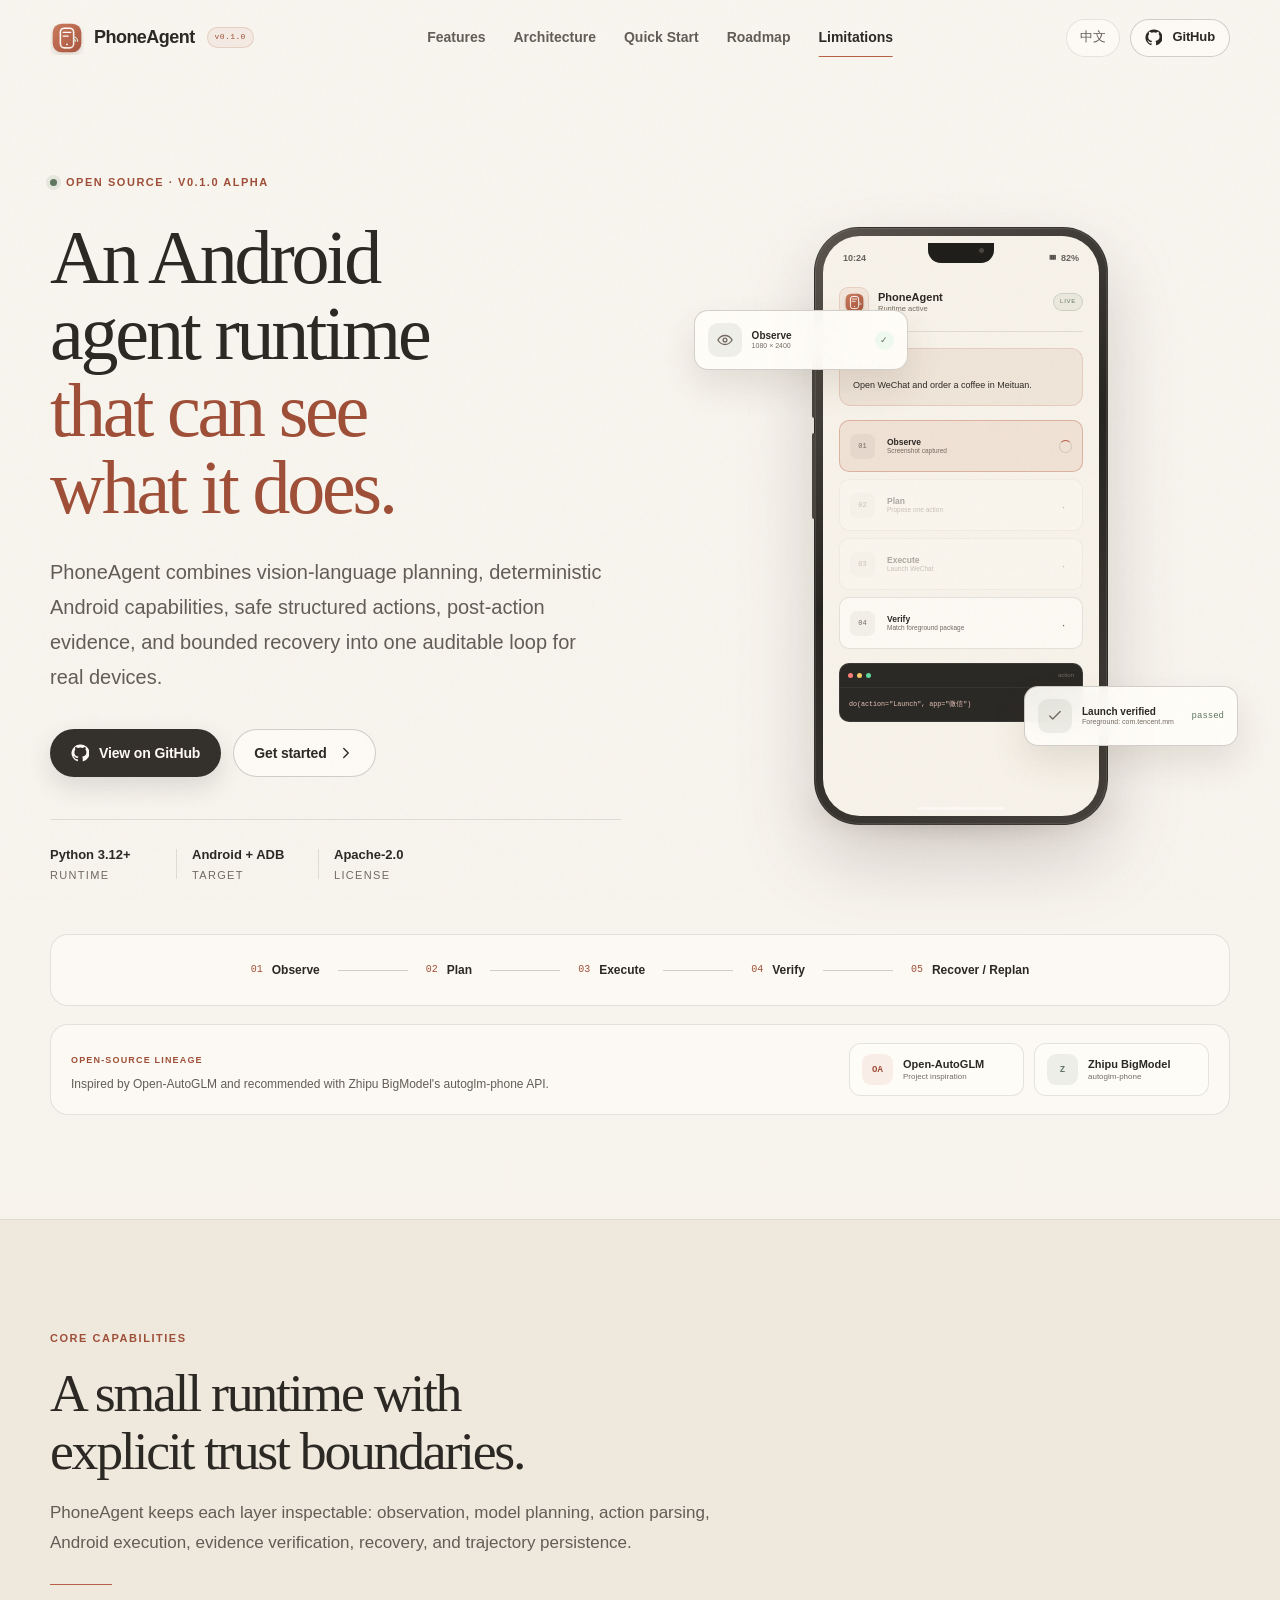
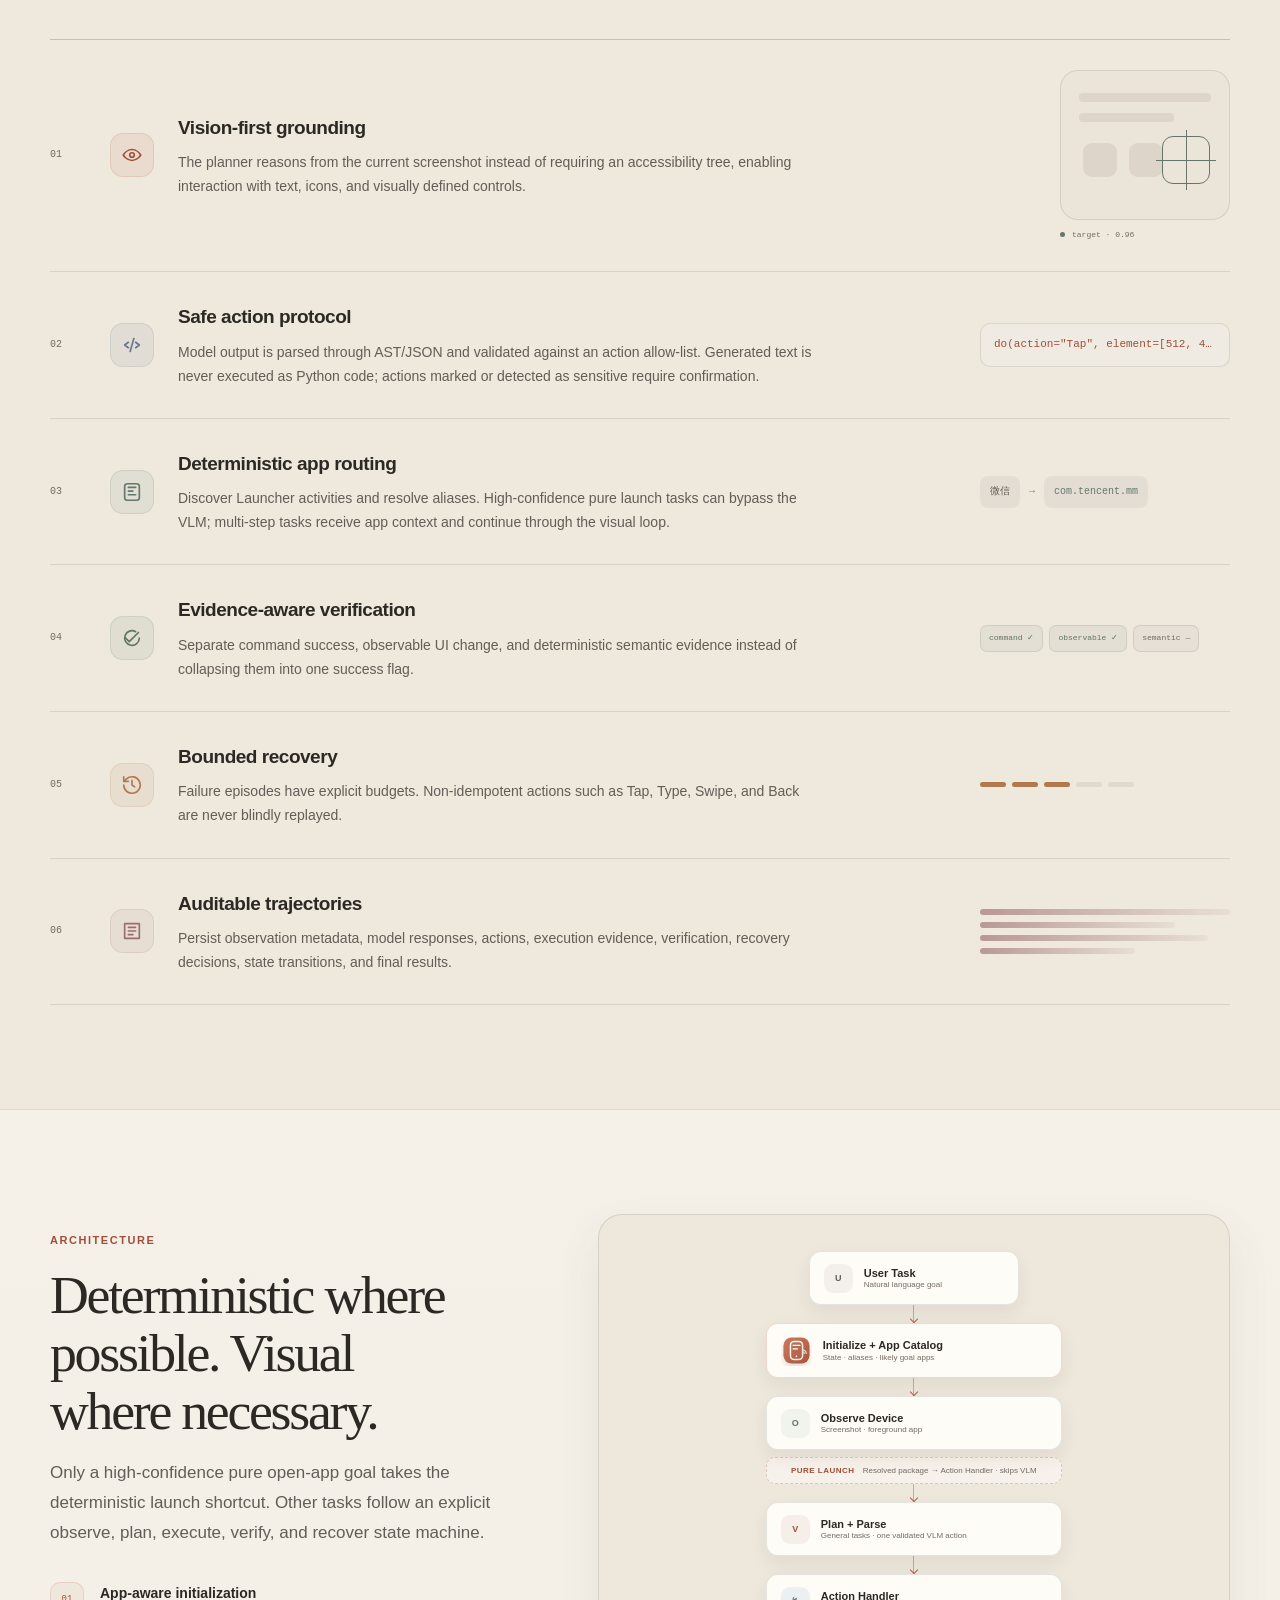
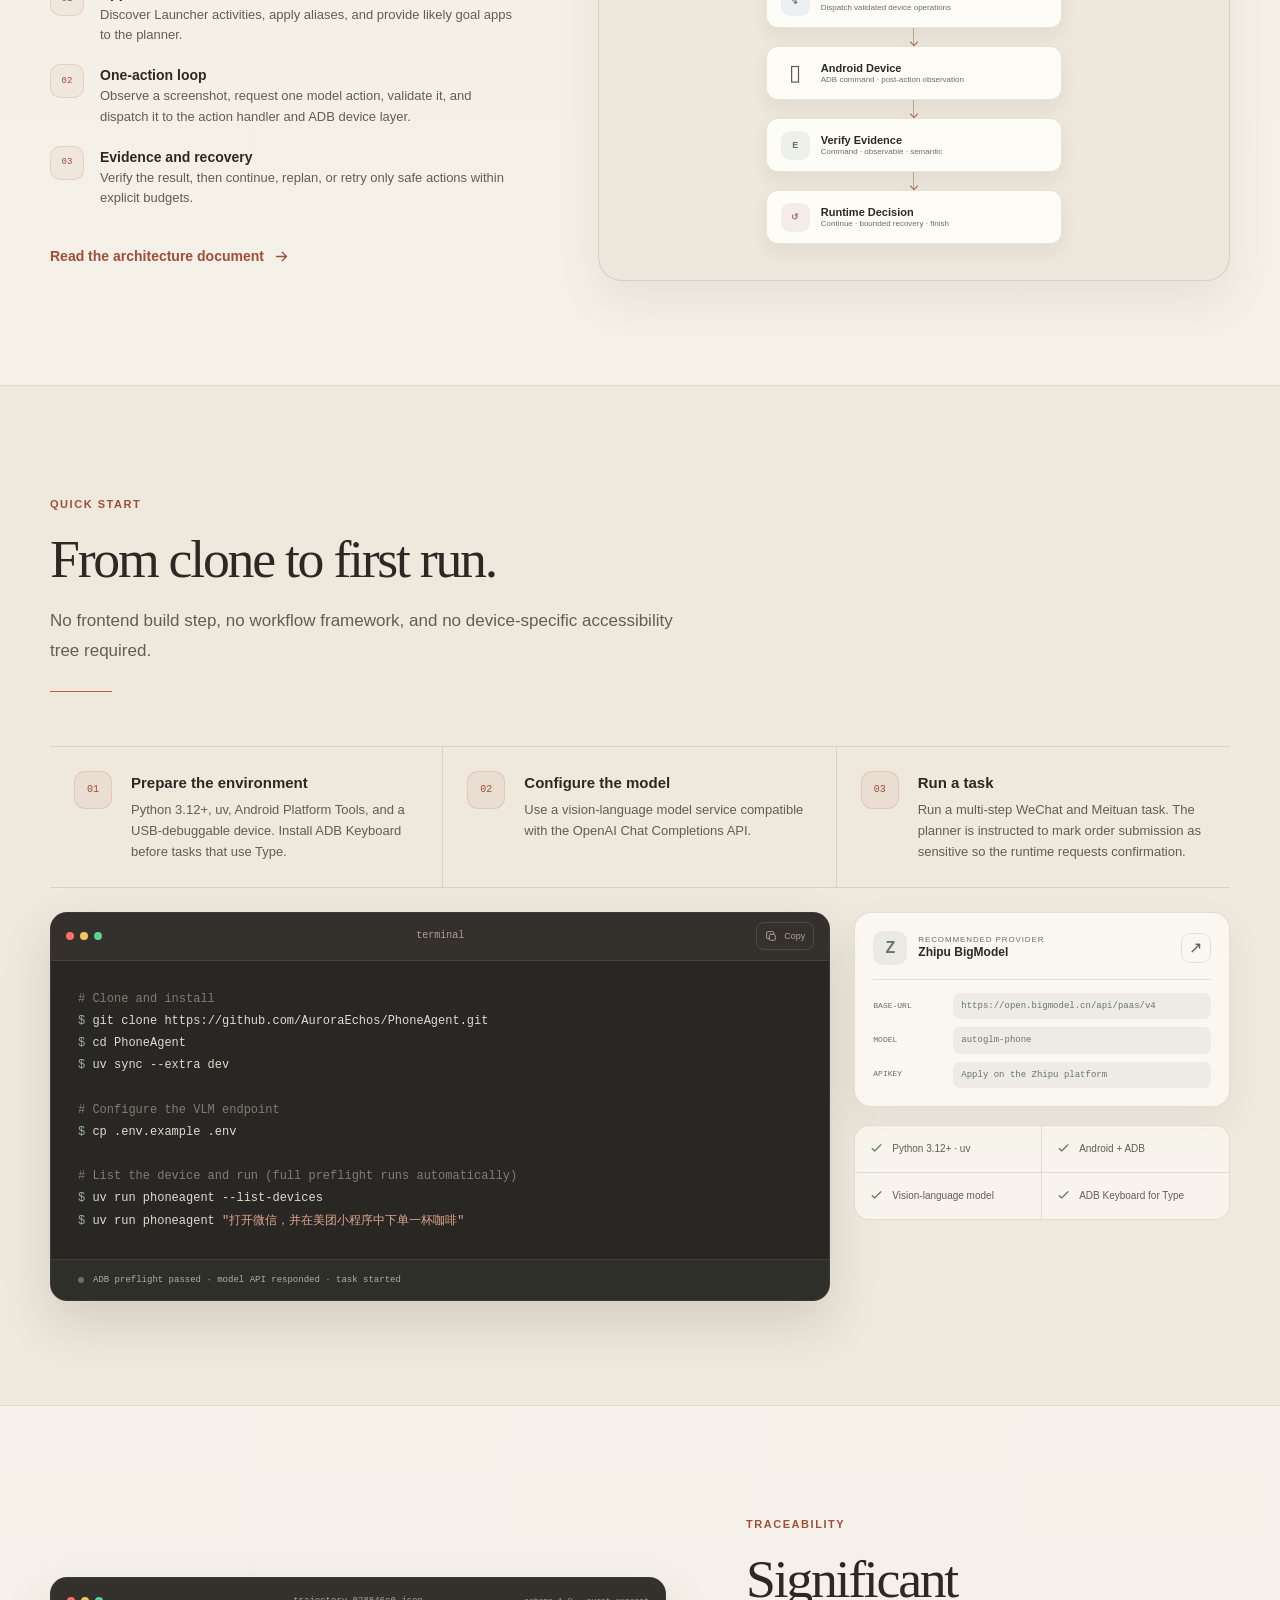
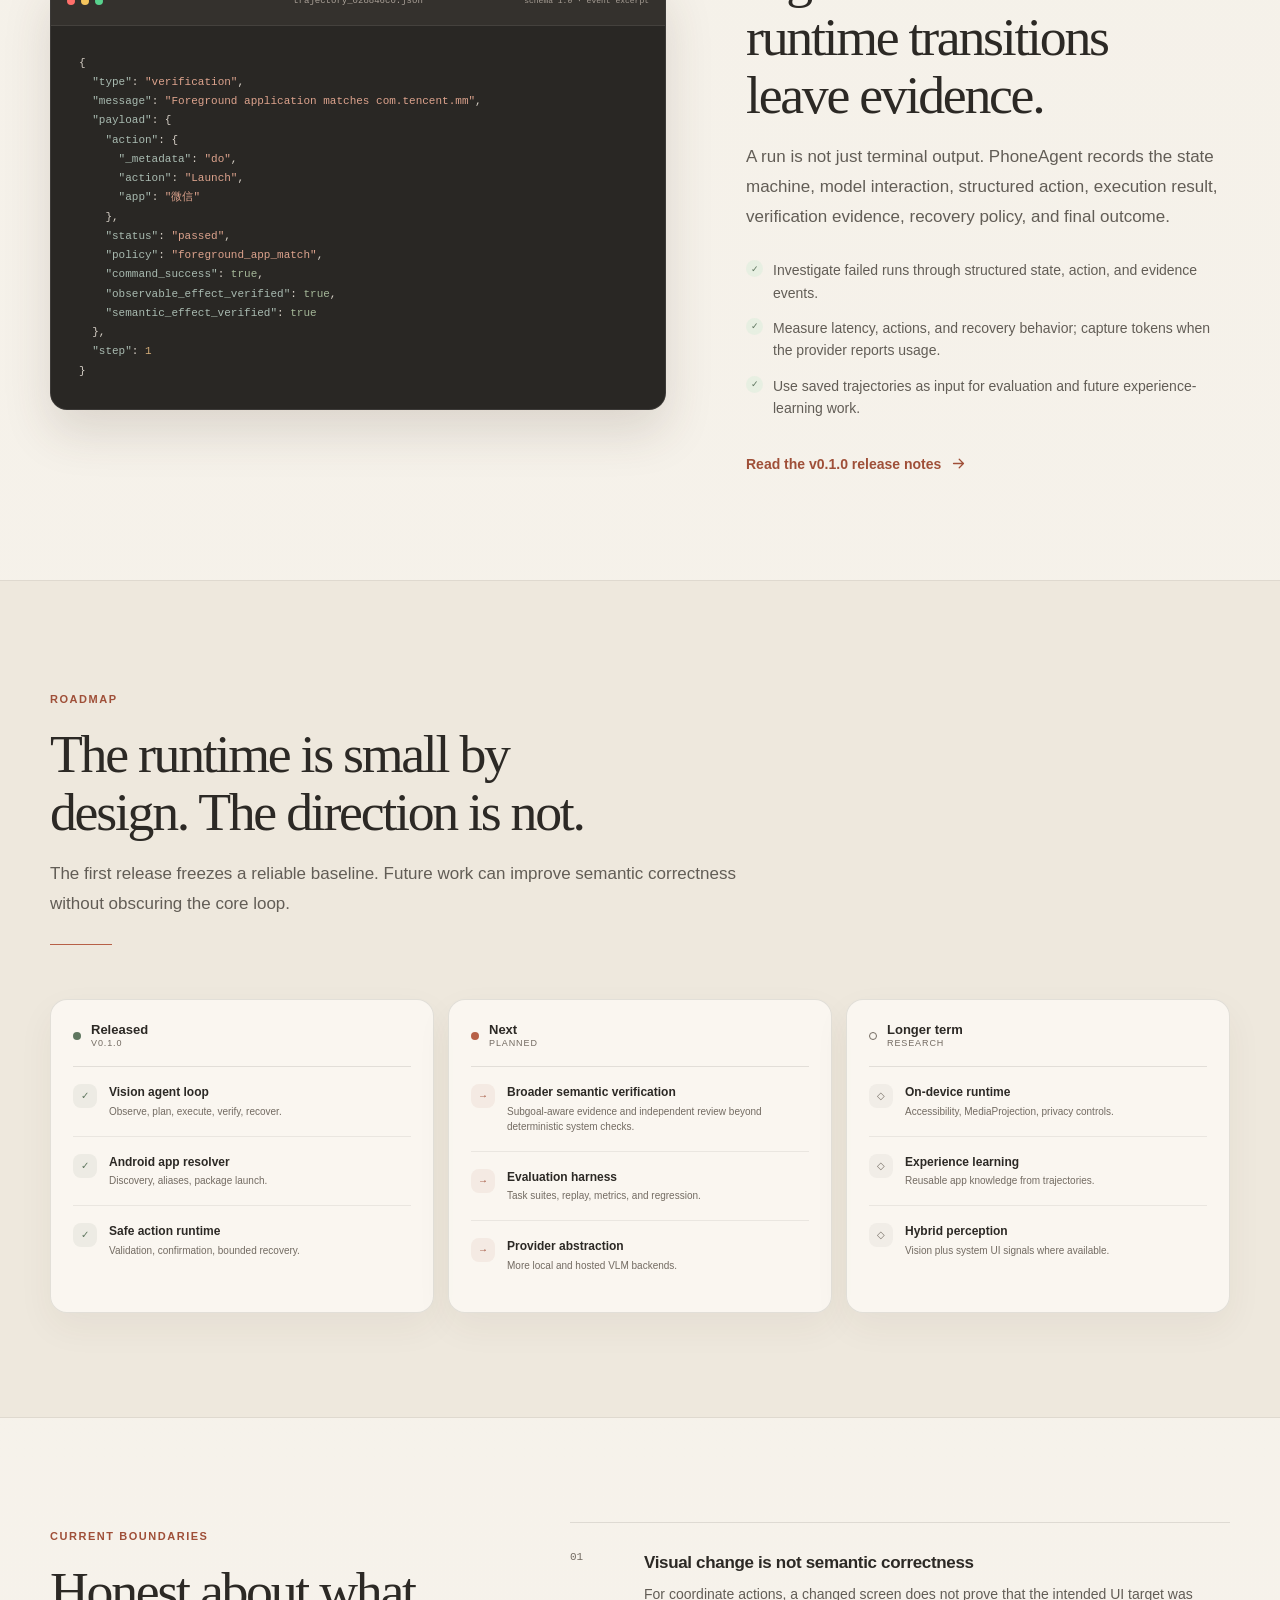
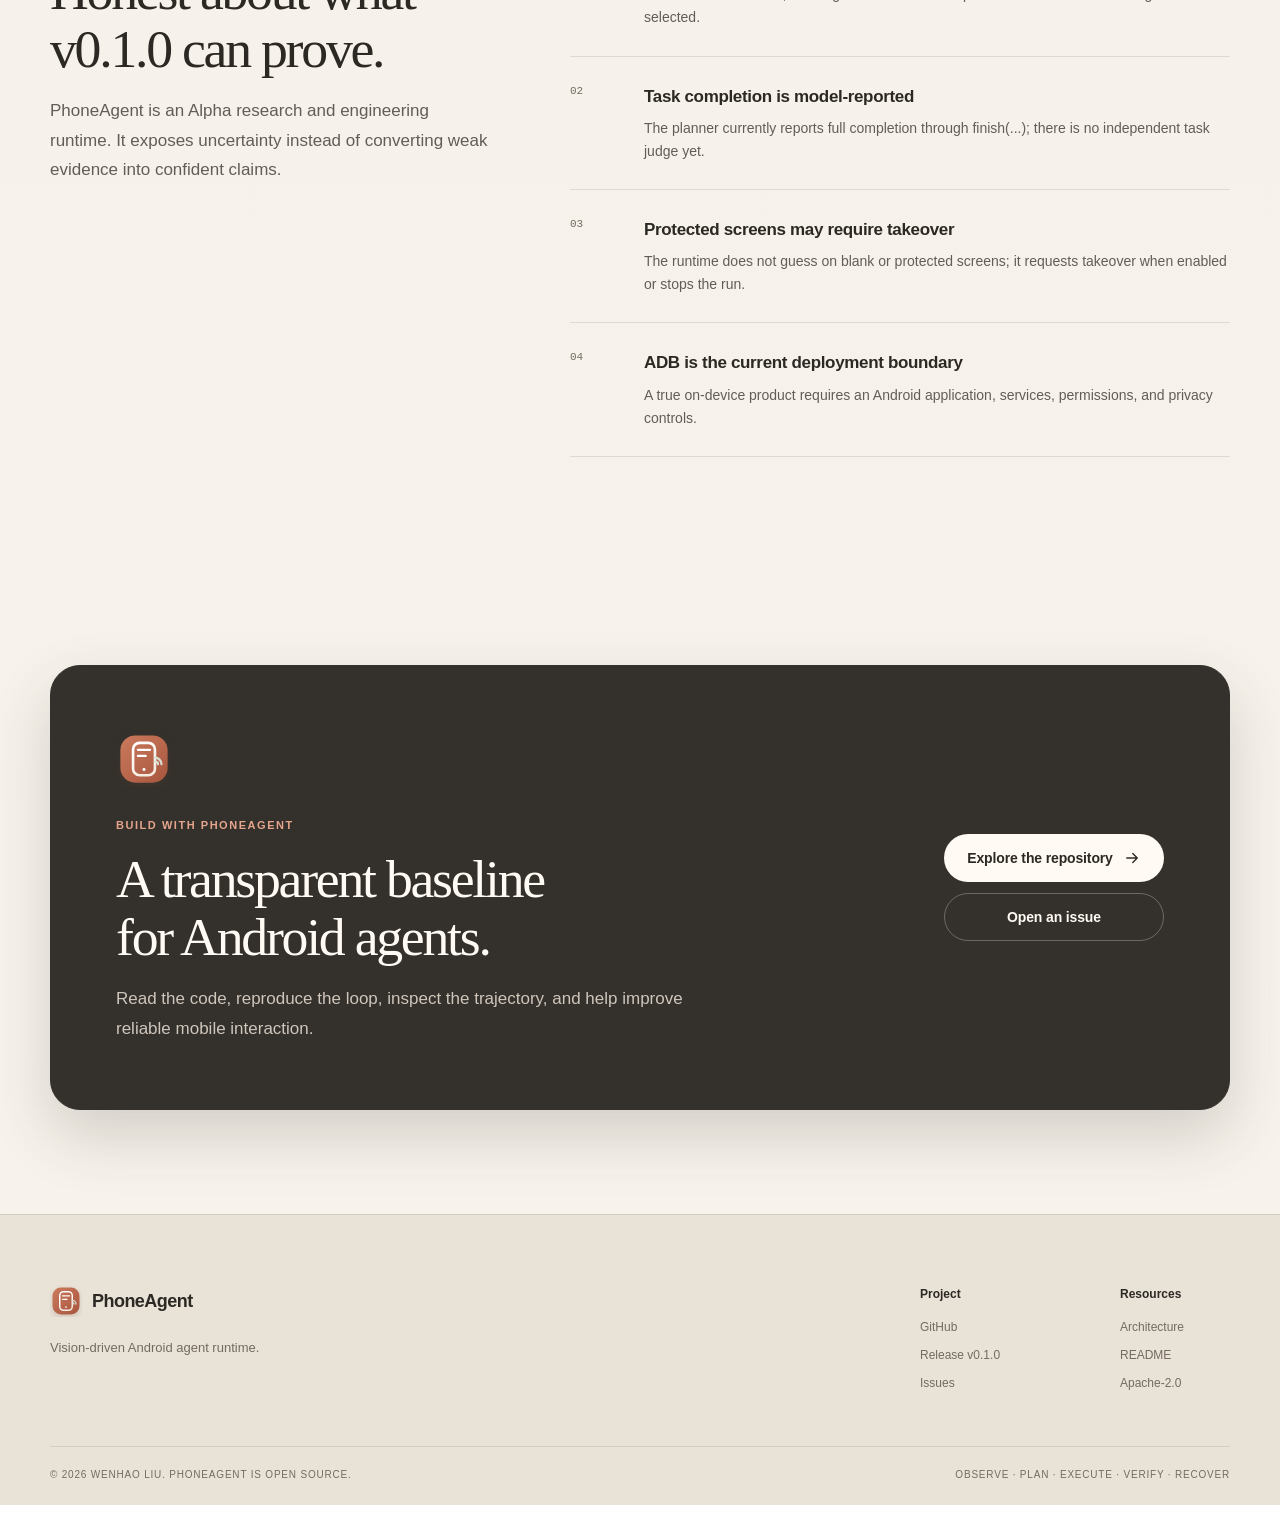
==== docs/index.html @ 0ab78909 "update web" ====
<!doctype html>
<html lang="en" data-theme="light">
<head>
  <meta charset="utf-8">
  <meta name="viewport" content="width=device-width, initial-scale=1">
  <meta name="theme-color" content="#f4f0e8">
  <meta name="color-scheme" content="light">

  <title>PhoneAgent — Vision-Driven Android Agent Runtime</title>
  <meta name="description" content="PhoneAgent is an open-source, vision-driven Android agent runtime with deterministic app routing, safe structured actions, post-action verification, bounded recovery, and auditable trajectories.">
  <meta name="keywords" content="PhoneAgent, Android Agent, GUI Agent, ADB, Vision Language Model, VLM, mobile automation, open source">
  <meta name="author" content="Wenhao Liu">
  <link rel="canonical" href="https://auroraechos.github.io/PhoneAgent/">

  <meta property="og:type" content="website">
  <meta property="og:url" content="https://auroraechos.github.io/PhoneAgent/">
  <meta property="og:title" content="PhoneAgent — Vision-Driven Android Agent Runtime">
  <meta property="og:description" content="Observe, plan, execute, verify, and recover on real Android devices.">
  <meta property="og:image" content="assets/og-image.png">
  <meta property="og:site_name" content="PhoneAgent">
  <meta name="twitter:card" content="summary_large_image">

  <link rel="icon" href="assets/favicon.svg" type="image/svg+xml">
  <link rel="preload" href="assets/logo.svg" as="image" type="image/svg+xml">
  <script>document.documentElement.classList.add("js");</script>
  <link rel="stylesheet" href="style.css">
  <script src="script.js" defer></script>
</head>
<body>
  <div class="scroll-progress" aria-hidden="true"><span data-scroll-progress></span></div>
  <a class="skip-link" href="#main">Skip to content</a>

  <div class="page-noise" aria-hidden="true"></div>
  <div class="ambient ambient-one" aria-hidden="true"></div>
  <div class="ambient ambient-two" aria-hidden="true"></div>

  <header class="site-header" data-header>
    <div class="container nav-shell">
      <a class="brand" href="#top" aria-label="PhoneAgent home">
        <img src="assets/logo.svg" alt="" width="34" height="34">
        <span>PhoneAgent</span>
      </a>
      <span class="header-release" aria-label="Current release">v0.1.0</span>

      <button class="nav-toggle" type="button" aria-expanded="false" aria-controls="site-nav" data-nav-toggle>
        <span class="sr-only">Open navigation</span>
        <span></span><span></span><span></span>
      </button>

      <nav class="site-nav" id="site-nav" aria-label="Primary navigation" data-nav>
        <a href="#features" data-nav-link data-i18n="nav.features">Features</a>
        <a href="#architecture" data-nav-link data-i18n="nav.architecture">Architecture</a>
        <a href="#quickstart" data-nav-link data-i18n="nav.quickstart">Quick Start</a>
        <a href="#roadmap" data-nav-link data-i18n="nav.roadmap">Roadmap</a>
        <a href="#limitations" data-nav-link data-i18n="nav.limitations">Limitations</a>
      </nav>

      <div class="nav-actions">
        <button class="language-toggle" type="button" data-language-toggle aria-label="Switch language">
          <span data-language-label>中文</span>
        </button>
        <a class="button button-ghost button-small" data-link="github" href="#" target="_blank" rel="noreferrer">
          <svg aria-hidden="true" viewBox="0 0 24 24"><path d="M12 .8a11.4 11.4 0 0 0-3.6 22.2c.6.1.8-.3.8-.6v-2.2c-3.4.7-4.1-1.4-4.1-1.4-.5-1.4-1.3-1.8-1.3-1.8-1.1-.8.1-.8.1-.8 1.2.1 1.9 1.2 1.9 1.2 1.1 1.9 2.8 1.4 3.5 1.1.1-.8.4-1.4.8-1.7-2.7-.3-5.6-1.4-5.6-6.1 0-1.4.5-2.5 1.2-3.4-.1-.3-.5-1.6.1-3.4 0 0 1-.3 3.5 1.3a12.1 12.1 0 0 1 6.4 0c2.4-1.6 3.5-1.3 3.5-1.3.7 1.8.3 3.1.1 3.4.8.9 1.2 2 1.2 3.4 0 4.8-2.9 5.8-5.7 6.1.4.4.8 1.2.8 2.3v3.4c0 .3.2.7.8.6A11.4 11.4 0 0 0 12 .8Z"/></svg>
          <span>GitHub</span>
        </a>
      </div>
    </div>
  </header>

  <main id="main">
    <section class="hero section" id="top">
      <div class="hero-grid container">
        <div class="hero-copy reveal">
          <div class="eyebrow">
            <span class="status-dot" aria-hidden="true"></span>
            <span data-i18n="hero.eyebrow">Open source · v0.1.0 Alpha</span>
          </div>

          <h1>
            <span data-i18n="hero.titleLine1">An Android agent runtime</span>
            <span class="gradient-text" data-i18n="hero.titleLine2">that can see what it does.</span>
          </h1>

          <p class="hero-lead" data-i18n="hero.description">
            PhoneAgent combines vision-language planning, deterministic Android capabilities,
            safe structured actions, post-action evidence, and bounded recovery into one
            auditable loop for real devices.
          </p>

          <div class="hero-actions">
            <a class="button button-primary" data-link="github" href="#" target="_blank" rel="noreferrer">
              <svg aria-hidden="true" viewBox="0 0 24 24"><path d="M12 .8a11.4 11.4 0 0 0-3.6 22.2c.6.1.8-.3.8-.6v-2.2c-3.4.7-4.1-1.4-4.1-1.4-.5-1.4-1.3-1.8-1.3-1.8-1.1-.8.1-.8.1-.8 1.2.1 1.9 1.2 1.9 1.2 1.1 1.9 2.8 1.4 3.5 1.1.1-.8.4-1.4.8-1.7-2.7-.3-5.6-1.4-5.6-6.1 0-1.4.5-2.5 1.2-3.4-.1-.3-.5-1.6.1-3.4 0 0 1-.3 3.5 1.3a12.1 12.1 0 0 1 6.4 0c2.4-1.6 3.5-1.3 3.5-1.3.7 1.8.3 3.1.1 3.4.8.9 1.2 2 1.2 3.4 0 4.8-2.9 5.8-5.7 6.1.4.4.8 1.2.8 2.3v3.4c0 .3.2.7.8.6A11.4 11.4 0 0 0 12 .8Z"/></svg>
              <span data-i18n="hero.github">View on GitHub</span>
            </a>
            <a class="button button-secondary" href="#quickstart">
              <span data-i18n="hero.start">Get started</span>
              <svg aria-hidden="true" viewBox="0 0 24 24"><path d="m9 18 6-6-6-6"/></svg>
            </a>
          </div>

          <div class="hero-meta" aria-label="Project metadata">
            <div><strong>Python 3.12+</strong><span data-i18n="hero.meta.runtime">Runtime</span></div>
            <div><strong>Android + ADB</strong><span data-i18n="hero.meta.target">Target</span></div>
            <div><strong>Apache-2.0</strong><span data-i18n="hero.meta.license">License</span></div>
          </div>
        </div>

        <div class="hero-visual reveal reveal-delay-1" aria-label="PhoneAgent execution demo">
          <div class="demo-orbit orbit-one" aria-hidden="true"></div>
          <div class="demo-orbit orbit-two" aria-hidden="true"></div>
          <div class="runtime-signal signal-one" aria-hidden="true"><i></i></div>
          <div class="runtime-signal signal-two" aria-hidden="true"><i></i></div>

          <div class="runtime-card runtime-card-top" aria-hidden="true">
            <span class="runtime-icon runtime-icon-observe">
              <svg viewBox="0 0 24 24"><path d="M2.5 12s3.5-6 9.5-6 9.5 6 9.5 6-3.5 6-9.5 6-9.5-6-9.5-6Z"/><circle cx="12" cy="12" r="2.5"/></svg>
            </span>
            <div><b>Observe</b><span>1080 × 2400</span></div>
            <span class="runtime-check">✓</span>
          </div>

          <div class="phone-frame">
            <div class="phone-hardware">
              <div class="phone-speaker"></div>
              <div class="phone-camera"></div>
              <div class="phone-screen">
                <div class="screen-status">
                  <span>10:24</span>
                  <div><span class="signal-bars">▮▮▮</span><span>82%</span></div>
                </div>

                <div class="agent-screen">
                  <div class="screen-heading">
                    <div class="mini-logo"><img src="assets/logo.svg" alt=""></div>
                    <div><b>PhoneAgent</b><span>Runtime active</span></div>
                    <span class="live-pill">LIVE</span>
                  </div>

                  <div class="task-card">
                    <span class="task-label">USER TASK</span>
                    <p data-i18n="demo.task">Open WeChat and order a coffee in Meituan.</p>
                  </div>

                  <div class="loop-stack" aria-hidden="true">
                    <div class="loop-row active" data-demo-step><span class="step-number">01</span><div><b>Observe</b><small>Screenshot captured</small></div><span class="demo-indicator" data-demo-indicator></span></div>
                    <div class="loop-row active" data-demo-step><span class="step-number">02</span><div><b>Plan</b><small>Propose one action</small></div><span class="demo-indicator" data-demo-indicator></span></div>
                    <div class="loop-row active" data-demo-step><span class="step-number">03</span><div><b>Execute</b><small>Launch WeChat</small></div><span class="demo-indicator" data-demo-indicator></span></div>
                    <div class="loop-row processing" data-demo-step><span class="step-number">04</span><div><b>Verify</b><small>Match foreground package</small></div><span class="demo-indicator" data-demo-indicator></span></div>
                  </div>

                  <div class="action-console" aria-hidden="true">
                    <div class="console-head"><span></span><span></span><span></span><em>action</em></div>
                    <code>do(action="Launch", app="微信")</code>
                  </div>
                </div>

                <div class="screen-homebar"></div>
              </div>
            </div>
          </div>

          <div class="runtime-card runtime-card-bottom" aria-hidden="true">
            <span class="runtime-icon runtime-icon-verify">
              <svg viewBox="0 0 24 24"><path d="m5 12 4 4L19 6"/></svg>
            </span>
            <div><b>Launch verified</b><span>Foreground: com.tencent.mm</span></div>
            <span class="confidence">passed</span>
          </div>
        </div>
      </div>

      <div class="container loop-strip reveal reveal-delay-2" aria-label="Agent loop">
        <div><span>01</span><b>Observe</b></div><i></i>
        <div><span>02</span><b>Plan</b></div><i></i>
        <div><span>03</span><b>Execute</b></div><i></i>
        <div><span>04</span><b>Verify</b></div><i></i>
        <div><span>05</span><b>Recover / Replan</b></div>
      </div>

      <div class="container ecosystem-strip reveal reveal-delay-2" data-spotlight>
        <div class="ecosystem-copy">
          <span class="ecosystem-kicker" data-i18n="ecosystem.kicker">Open-source lineage</span>
          <p data-i18n="ecosystem.description">Inspired by Open-AutoGLM and recommended with Zhipu BigModel's autoglm-phone API.</p>
        </div>
        <div class="ecosystem-links">
          <a href="https://github.com/zai-org/Open-AutoGLM" target="_blank" rel="noreferrer">
            <span class="ecosystem-mark">OA</span>
            <span><b>Open-AutoGLM</b><small data-i18n="ecosystem.inspiration">Project inspiration</small></span>
          </a>
          <a href="https://docs.bigmodel.cn/cn/api/introduction" target="_blank" rel="noreferrer">
            <span class="ecosystem-mark ecosystem-mark-zhipu">Z</span>
            <span><b>Zhipu BigModel</b><small>autoglm-phone</small></span>
          </a>
        </div>
      </div>
    </section>

    <section class="section section-soft" id="features">
      <div class="container">
        <div class="section-heading reveal">
          <span class="section-kicker" data-i18n="features.kicker">Core capabilities</span>
          <h2 data-i18n="features.title">A small runtime with explicit trust boundaries.</h2>
          <p data-i18n="features.description">PhoneAgent keeps each layer inspectable: observation, model planning, action parsing, Android execution, evidence verification, recovery, and trajectory persistence.</p>
        </div>

        <div class="feature-grid">
          <article class="feature-card reveal">
            <span class="feature-number">01</span>
            <div class="feature-icon feature-violet">
              <svg viewBox="0 0 24 24" aria-hidden="true"><path d="M2.5 12s3.5-6 9.5-6 9.5 6 9.5 6-3.5 6-9.5 6-9.5-6-9.5-6Z"/><circle cx="12" cy="12" r="2.5"/></svg>
            </div>
            <div class="feature-copy">
              <h3 data-i18n="features.vision.title">Vision-first grounding</h3>
              <p data-i18n="features.vision.description">The planner reasons from the current screenshot instead of requiring an accessibility tree, enabling interaction with text, icons, and visually defined controls.</p>
            </div>
            <div class="mini-grounding feature-detail" aria-hidden="true">
              <div class="grounding-screen"><span class="ground-box box-one"></span><span class="ground-box box-two"></span><span class="ground-target"></span></div>
              <div class="grounding-label"><span></span> target · 0.96</div>
            </div>
          </article>

          <article class="feature-card reveal reveal-delay-1">
            <span class="feature-number">02</span>
            <div class="feature-icon feature-blue">
              <svg viewBox="0 0 24 24" aria-hidden="true"><path d="M8 9 4 12l4 3M16 9l4 3-4 3M14 5l-4 14"/></svg>
            </div>
            <div class="feature-copy">
              <h3 data-i18n="features.protocol.title">Safe action protocol</h3>
              <p data-i18n="features.protocol.description">Model output is parsed through AST/JSON and validated against an action allow-list. Generated text is never executed as Python code; actions marked or detected as sensitive require confirmation.</p>
            </div>
            <code class="inline-code feature-detail">do(action="Tap", element=[512, 438])</code>
          </article>

          <article class="feature-card reveal reveal-delay-2">
            <span class="feature-number">03</span>
            <div class="feature-icon feature-cyan">
              <svg viewBox="0 0 24 24" aria-hidden="true"><rect x="4" y="3" width="16" height="18" rx="3"/><path d="M8 7h8M8 11h5M8 15h8"/></svg>
            </div>
            <div class="feature-copy">
              <h3 data-i18n="features.resolver.title">Deterministic app routing</h3>
              <p data-i18n="features.resolver.description">Discover Launcher activities and resolve aliases. High-confidence pure launch tasks can bypass the VLM; multi-step tasks receive app context and continue through the visual loop.</p>
            </div>
            <div class="route-line feature-detail" aria-hidden="true"><span>微信</span><i>→</i><strong>com.tencent.mm</strong></div>
          </article>

          <article class="feature-card reveal">
            <span class="feature-number">04</span>
            <div class="feature-icon feature-green">
              <svg viewBox="0 0 24 24" aria-hidden="true"><path d="m5 12 4 4L19 6"/><path d="M20 12a8 8 0 1 1-4-6.9"/></svg>
            </div>
            <div class="feature-copy">
              <h3 data-i18n="features.verify.title">Evidence-aware verification</h3>
              <p data-i18n="features.verify.description">Separate command success, observable UI change, and deterministic semantic evidence instead of collapsing them into one success flag.</p>
            </div>
            <div class="verify-tags feature-detail" aria-hidden="true"><span>command ✓</span><span>observable ✓</span><span>semantic —</span></div>
          </article>

          <article class="feature-card reveal reveal-delay-1">
            <span class="feature-number">05</span>
            <div class="feature-icon feature-orange">
              <svg viewBox="0 0 24 24" aria-hidden="true"><path d="M3 12a9 9 0 1 0 3-6.7L3 8"/><path d="M3 3v5h5"/><path d="M12 7v5l3 2"/></svg>
            </div>
            <div class="feature-copy">
              <h3 data-i18n="features.recovery.title">Bounded recovery</h3>
              <p data-i18n="features.recovery.description">Failure episodes have explicit budgets. Non-idempotent actions such as Tap, Type, Swipe, and Back are never blindly replayed.</p>
            </div>
            <div class="budget-meter feature-detail" aria-hidden="true"><span></span><span></span><span></span><span class="unused"></span><span class="unused"></span></div>
          </article>

          <article class="feature-card reveal reveal-delay-2">
            <span class="feature-number">06</span>
            <div class="feature-icon feature-pink">
              <svg viewBox="0 0 24 24" aria-hidden="true"><path d="M4 4h16v16H4z"/><path d="M8 8h8M8 12h8M8 16h5"/></svg>
            </div>
            <div class="feature-copy">
              <h3 data-i18n="features.trajectory.title">Auditable trajectories</h3>
              <p data-i18n="features.trajectory.description">Persist observation metadata, model responses, actions, execution evidence, verification, recovery decisions, state transitions, and final results.</p>
            </div>
            <div class="trajectory-lines feature-detail" aria-hidden="true"><span></span><span></span><span></span><span></span></div>
          </article>
        </div>
      </div>
    </section>

    <section class="section" id="architecture">
      <div class="container architecture-grid">
        <div class="architecture-copy reveal">
          <span class="section-kicker" data-i18n="architecture.kicker">Architecture</span>
          <h2 data-i18n="architecture.title">Deterministic where possible. Visual where necessary.</h2>
          <p data-i18n="architecture.description">Only a high-confidence pure open-app goal takes the deterministic launch shortcut. Other tasks follow an explicit observe, plan, execute, verify, and recover state machine.</p>

          <div class="architecture-points">
            <div><span>01</span><p><b data-i18n="architecture.point1.title">App-aware initialization</b><small data-i18n="architecture.point1.description">Discover Launcher activities, apply aliases, and provide likely goal apps to the planner.</small></p></div>
            <div><span>02</span><p><b data-i18n="architecture.point2.title">One-action loop</b><small data-i18n="architecture.point2.description">Observe a screenshot, request one model action, validate it, and dispatch it to the action handler and ADB device layer.</small></p></div>
            <div><span>03</span><p><b data-i18n="architecture.point3.title">Evidence and recovery</b><small data-i18n="architecture.point3.description">Verify the result, then continue, replan, or retry only safe actions within explicit budgets.</small></p></div>
          </div>

          <a class="text-link" data-link="architecture" href="#" target="_blank" rel="noreferrer">
            <span data-i18n="architecture.read">Read the architecture document</span>
            <svg aria-hidden="true" viewBox="0 0 24 24"><path d="M5 12h14M13 6l6 6-6 6"/></svg>
          </a>
        </div>

        <div class="architecture-diagram reveal reveal-delay-1" data-spotlight role="img" aria-label="PhoneAgent architecture diagram">
          <div class="architecture-flow architecture-flow-sequential">
            <div class="flow-node flow-node-user">
              <span class="flow-icon">U</span>
              <div><b>User Task</b><small>Natural language goal</small></div>
            </div>

            <div class="flow-link" aria-hidden="true"></div>

            <div class="flow-node flow-node-runtime">
              <img src="assets/logo.svg" alt="">
              <div><b>Initialize + App Catalog</b><small>State · aliases · likely goal apps</small></div>
            </div>

            <div class="flow-link" aria-hidden="true"></div>

            <div class="flow-node flow-node-observe">
              <span class="flow-icon flow-icon-resolver">O</span>
              <div><b>Observe Device</b><small>Screenshot · foreground app</small></div>
            </div>

            <div class="flow-shortcut">
              <span>Pure launch</span>
              <small>Resolved package → Action Handler · skips VLM</small>
            </div>

            <div class="flow-link" aria-hidden="true"></div>

            <div class="flow-node flow-node-planner">
              <span class="flow-icon flow-icon-planner">V</span>
              <div><b>Plan + Parse</b><small>General tasks · one validated VLM action</small></div>
            </div>

            <div class="flow-link" aria-hidden="true"></div>

            <div class="flow-node flow-node-executor">
              <span class="flow-icon flow-icon-executor">↯</span>
              <div><b>Action Handler</b><small>Dispatch validated device operations</small></div>
            </div>

            <div class="flow-link" aria-hidden="true"></div>

            <div class="flow-node flow-node-device">
              <span class="flow-device-symbol">▯</span>
              <div><b>Android Device</b><small>ADB command · post-action observation</small></div>
            </div>

            <div class="flow-link" aria-hidden="true"></div>

            <div class="flow-node flow-node-verifier">
              <span class="flow-icon flow-icon-verifier">E</span>
              <div><b>Verify Evidence</b><small>Command · observable · semantic</small></div>
            </div>

            <div class="flow-link" aria-hidden="true"></div>

            <div class="flow-node flow-node-decision">
              <span class="flow-icon flow-icon-decision">↺</span>
              <div><b>Runtime Decision</b><small>Continue · bounded recovery · finish</small></div>
            </div>
          </div>
        </div>
      </div>
    </section>

    <section class="section section-soft" id="quickstart">
      <div class="container">
        <div class="section-heading reveal">
          <span class="section-kicker" data-i18n="quickstart.kicker">Quick Start</span>
          <h2 data-i18n="quickstart.title">From clone to first run.</h2>
          <p data-i18n="quickstart.description">No frontend build step, no workflow framework, and no device-specific accessibility tree required.</p>
        </div>

        <div class="quickstart-grid">
          <div class="setup-steps reveal">
            <article><span>01</span><div><h3 data-i18n="quickstart.step1.title">Prepare the environment</h3><p data-i18n="quickstart.step1.description">Python 3.12+, uv, Android Platform Tools, and a USB-debuggable device. Install ADB Keyboard before tasks that use Type.</p></div></article>
            <article><span>02</span><div><h3 data-i18n="quickstart.step2.title">Configure the model</h3><p data-i18n="quickstart.step2.description">Use a vision-language model service compatible with the OpenAI Chat Completions API.</p></div></article>
            <article><span>03</span><div><h3 data-i18n="quickstart.step3.title">Run a task</h3><p data-i18n="quickstart.step3.description">Run a multi-step WeChat and Meituan task. The planner is instructed to mark order submission as sensitive so the runtime requests confirmation.</p></div></article>
          </div>

          <div class="terminal-card reveal reveal-delay-1" data-spotlight>
            <div class="terminal-titlebar">
              <div><span></span><span></span><span></span></div>
              <strong>terminal</strong>
              <button type="button" class="copy-button" data-copy-target="install-code" aria-label="Copy commands">
                <svg aria-hidden="true" viewBox="0 0 24 24"><rect x="8" y="8" width="11" height="11" rx="2"/><path d="M16 8V5a2 2 0 0 0-2-2H5a2 2 0 0 0-2 2v9a2 2 0 0 0 2 2h3"/></svg>
                <span data-copy-label data-i18n="quickstart.copy">Copy</span>
              </button>
            </div>
            <pre id="install-code"><code><span class="term-muted"># Clone and install</span>
<span class="term-prompt">$</span> git clone <span data-repository-clone>https://github.com/AuroraEchos/PhoneAgent.git</span>
<span class="term-prompt">$</span> cd PhoneAgent
<span class="term-prompt">$</span> uv sync --extra dev

<span class="term-muted"># Configure the VLM endpoint</span>
<span class="term-prompt">$</span> cp .env.example .env

<span class="term-muted"># List the device and run (full preflight runs automatically)</span>
<span class="term-prompt">$</span> uv run phoneagent --list-devices
<span class="term-prompt">$</span> uv run phoneagent <span class="term-string">"打开微信，并在美团小程序中下单一杯咖啡"</span></code></pre>
            <div class="terminal-result">
              <span class="result-dot"></span>
              <span data-i18n="quickstart.result">ADB preflight passed · model API responded · task started</span>
            </div>
          </div>

          <div class="quickstart-sidebar">
            <aside class="provider-card reveal reveal-delay-2" data-spotlight>
              <div class="provider-head">
                <span class="provider-logo">Z</span>
                <div><span data-i18n="provider.kicker">Recommended provider</span><b>Zhipu BigModel</b></div>
                <a href="https://docs.bigmodel.cn/cn/api/introduction" target="_blank" rel="noreferrer" aria-label="Open Zhipu BigModel documentation">↗</a>
              </div>
              <div class="provider-config">
                <div><span>base-url</span><code>https://open.bigmodel.cn/api/paas/v4</code></div>
                <div><span>model</span><code>autoglm-phone</code></div>
                <div><span>apikey</span><code data-i18n="provider.apikey">Apply on the Zhipu platform</code></div>
              </div>
            </aside>

            <div class="requirements-strip reveal reveal-delay-2">
              <div><svg viewBox="0 0 24 24" aria-hidden="true"><path d="m5 12 4 4L19 6"/></svg><span>Python 3.12+ · uv</span></div>
              <div><svg viewBox="0 0 24 24" aria-hidden="true"><path d="m5 12 4 4L19 6"/></svg><span>Android + ADB</span></div>
              <div><svg viewBox="0 0 24 24" aria-hidden="true"><path d="m5 12 4 4L19 6"/></svg><span>Vision-language model</span></div>
              <div><svg viewBox="0 0 24 24" aria-hidden="true"><path d="m5 12 4 4L19 6"/></svg><span>ADB Keyboard for Type</span></div>
            </div>
          </div>
        </div>
      </div>
    </section>

    <section class="section" id="trajectory">
      <div class="container trajectory-grid">
        <div class="trajectory-visual reveal">
          <div class="json-window" data-spotlight>
            <div class="json-titlebar"><div><span></span><span></span><span></span></div><strong>trajectory_028846c0.json</strong><em>schema 1.0 · event excerpt</em></div>
            <pre><code>{
  <span class="json-key">"type"</span>: <span class="json-string">"verification"</span>,
  <span class="json-key">"message"</span>: <span class="json-string">"Foreground application matches com.tencent.mm"</span>,
  <span class="json-key">"payload"</span>: {
    <span class="json-key">"action"</span>: {
      <span class="json-key">"_metadata"</span>: <span class="json-string">"do"</span>,
      <span class="json-key">"action"</span>: <span class="json-string">"Launch"</span>,
      <span class="json-key">"app"</span>: <span class="json-string">"微信"</span>
    },
    <span class="json-key">"status"</span>: <span class="json-string">"passed"</span>,
    <span class="json-key">"policy"</span>: <span class="json-string">"foreground_app_match"</span>,
    <span class="json-key">"command_success"</span>: <span class="json-bool">true</span>,
    <span class="json-key">"observable_effect_verified"</span>: <span class="json-bool">true</span>,
    <span class="json-key">"semantic_effect_verified"</span>: <span class="json-bool">true</span>
  },
  <span class="json-key">"step"</span>: <span class="json-number">1</span>
}</code></pre>
          </div>
        </div>

        <div class="trajectory-copy reveal reveal-delay-1">
          <span class="section-kicker" data-i18n="trajectory.kicker">Traceability</span>
          <h2 data-i18n="trajectory.title">Significant runtime transitions leave evidence.</h2>
          <p data-i18n="trajectory.description">A run is not just terminal output. PhoneAgent records the state machine, model interaction, structured action, execution result, verification evidence, recovery policy, and final outcome.</p>
          <ul class="check-list">
            <li data-i18n="trajectory.item1">Investigate failed runs through structured state, action, and evidence events.</li>
            <li data-i18n="trajectory.item2">Measure latency, actions, and recovery behavior; capture tokens when the provider reports usage.</li>
            <li data-i18n="trajectory.item3">Use saved trajectories as input for evaluation and future experience-learning work.</li>
          </ul>
          <a class="text-link" data-link="release" href="#" target="_blank" rel="noreferrer"><span data-i18n="trajectory.release">Read the v0.1.0 release notes</span><svg aria-hidden="true" viewBox="0 0 24 24"><path d="M5 12h14M13 6l6 6-6 6"/></svg></a>
        </div>
      </div>
    </section>

    <section class="section section-soft" id="roadmap">
      <div class="container">
        <div class="section-heading reveal">
          <span class="section-kicker" data-i18n="roadmap.kicker">Roadmap</span>
          <h2 data-i18n="roadmap.title">The runtime is small by design. The direction is not.</h2>
          <p data-i18n="roadmap.description">The first release freezes a reliable baseline. Future work can improve semantic correctness without obscuring the core loop.</p>
        </div>

        <div class="roadmap-board reveal reveal-delay-1">
          <div class="roadmap-column complete" data-spotlight>
            <div class="roadmap-column-head"><span></span><div><b data-i18n="roadmap.complete">Released</b><small>v0.1.0</small></div></div>
            <div class="roadmap-card"><span>✓</span><p><b data-i18n="roadmap.item1.title">Vision agent loop</b><small data-i18n="roadmap.item1.description">Observe, plan, execute, verify, recover.</small></p></div>
            <div class="roadmap-card"><span>✓</span><p><b data-i18n="roadmap.item2.title">Android app resolver</b><small data-i18n="roadmap.item2.description">Discovery, aliases, package launch.</small></p></div>
            <div class="roadmap-card"><span>✓</span><p><b data-i18n="roadmap.item3.title">Safe action runtime</b><small data-i18n="roadmap.item3.description">Validation, confirmation, bounded recovery.</small></p></div>
          </div>

          <div class="roadmap-column next" data-spotlight>
            <div class="roadmap-column-head"><span></span><div><b data-i18n="roadmap.next">Next</b><small>Planned</small></div></div>
            <div class="roadmap-card"><span>→</span><p><b data-i18n="roadmap.item4.title">Broader semantic verification</b><small data-i18n="roadmap.item4.description">Subgoal-aware evidence and independent review beyond deterministic system checks.</small></p></div>
            <div class="roadmap-card"><span>→</span><p><b data-i18n="roadmap.item5.title">Evaluation harness</b><small data-i18n="roadmap.item5.description">Task suites, replay, metrics, and regression.</small></p></div>
            <div class="roadmap-card"><span>→</span><p><b data-i18n="roadmap.item6.title">Provider abstraction</b><small data-i18n="roadmap.item6.description">More local and hosted VLM backends.</small></p></div>
          </div>

          <div class="roadmap-column future" data-spotlight>
            <div class="roadmap-column-head"><span></span><div><b data-i18n="roadmap.future">Longer term</b><small>Research</small></div></div>
            <div class="roadmap-card"><span>◇</span><p><b data-i18n="roadmap.item7.title">On-device runtime</b><small data-i18n="roadmap.item7.description">Accessibility, MediaProjection, privacy controls.</small></p></div>
            <div class="roadmap-card"><span>◇</span><p><b data-i18n="roadmap.item8.title">Experience learning</b><small data-i18n="roadmap.item8.description">Reusable app knowledge from trajectories.</small></p></div>
            <div class="roadmap-card"><span>◇</span><p><b data-i18n="roadmap.item9.title">Hybrid perception</b><small data-i18n="roadmap.item9.description">Vision plus system UI signals where available.</small></p></div>
          </div>
        </div>
      </div>
    </section>

    <section class="section" id="limitations">
      <div class="container limitations-grid">
        <div class="limitations-heading reveal">
          <span class="section-kicker" data-i18n="limitations.kicker">Current boundaries</span>
          <h2 data-i18n="limitations.title">Honest about what v0.1.0 can prove.</h2>
          <p data-i18n="limitations.description">PhoneAgent is an Alpha research and engineering runtime. It exposes uncertainty instead of converting weak evidence into confident claims.</p>
        </div>

        <div class="limitations-list">
          <article class="reveal"><span>01</span><div><h3 data-i18n="limitations.item1.title">Visual change is not semantic correctness</h3><p data-i18n="limitations.item1.description">For coordinate actions, a changed screen does not prove that the intended UI target was selected.</p></div></article>
          <article class="reveal reveal-delay-1"><span>02</span><div><h3 data-i18n="limitations.item2.title">Task completion is model-reported</h3><p data-i18n="limitations.item2.description">The planner currently reports full completion through finish(...); there is no independent task judge yet.</p></div></article>
          <article class="reveal reveal-delay-2"><span>03</span><div><h3 data-i18n="limitations.item3.title">Protected screens may require takeover</h3><p data-i18n="limitations.item3.description">The runtime does not guess on blank or protected screens; it requests takeover when enabled or stops the run.</p></div></article>
          <article class="reveal"><span>04</span><div><h3 data-i18n="limitations.item4.title">ADB is the current deployment boundary</h3><p data-i18n="limitations.item4.description">A true on-device product requires an Android application, services, permissions, and privacy controls.</p></div></article>
        </div>
      </div>
    </section>

    <section class="section cta-section">
      <div class="container cta-card reveal">
        <div class="cta-grid" aria-hidden="true"></div>
        <div class="cta-copy">
          <img src="assets/logo.svg" alt="" width="56" height="56">
          <span class="section-kicker" data-i18n="cta.kicker">Build with PhoneAgent</span>
          <h2 data-i18n="cta.title">A transparent baseline for Android agents.</h2>
          <p data-i18n="cta.description">Read the code, reproduce the loop, inspect the trajectory, and help improve reliable mobile interaction.</p>
        </div>
        <div class="cta-actions">
          <a class="button button-primary" data-link="github" href="#" target="_blank" rel="noreferrer"><span data-i18n="cta.github">Explore the repository</span><svg aria-hidden="true" viewBox="0 0 24 24"><path d="M5 12h14M13 6l6 6-6 6"/></svg></a>
          <a class="button button-secondary" data-link="issues" href="#" target="_blank" rel="noreferrer"><span data-i18n="cta.issue">Open an issue</span></a>
        </div>
      </div>
    </section>
  </main>

  <footer class="site-footer">
    <div class="container footer-grid">
      <div class="footer-brand">
        <a class="brand" href="#top"><img src="assets/logo.svg" alt="" width="32" height="32"><span>PhoneAgent</span></a>
        <p data-i18n="footer.description">Vision-driven Android agent runtime.</p>
      </div>
      <div class="footer-links">
        <div><b data-i18n="footer.project">Project</b><a data-link="github" href="#" target="_blank" rel="noreferrer">GitHub</a><a data-link="release" href="#" target="_blank" rel="noreferrer">Release v0.1.0</a><a data-link="issues" href="#" target="_blank" rel="noreferrer">Issues</a></div>
        <div><b data-i18n="footer.resources">Resources</b><a href="ARCHITECTURE.md" target="_blank" rel="noreferrer">Architecture</a><a data-link="readme" href="#" target="_blank" rel="noreferrer">README</a><a data-link="license" href="#" target="_blank" rel="noreferrer">Apache-2.0</a></div>
      </div>
    </div>
    <div class="container footer-bottom">
      <span>© <span data-current-year></span> Wenhao Liu. PhoneAgent is open source.</span>
      <span>Observe · Plan · Execute · Verify · Recover</span>
    </div>
  </footer>

  <button class="back-to-top" type="button" data-back-to-top aria-label="Back to top">
    <svg aria-hidden="true" viewBox="0 0 24 24"><path d="m6 14 6-6 6 6"/></svg>
  </button>
  <div class="toast" role="status" aria-live="polite" data-toast>Copied to clipboard</div>
</body>
</html>
---- docs/style.css ----
:root {
  --bg: #080b12;
  --bg-deep: #05070c;
  --surface: rgba(17, 22, 35, 0.72);
  --surface-solid: #111623;
  --surface-raised: #171d2d;
  --surface-soft: #0d111b;
  --border: rgba(255, 255, 255, 0.09);
  --border-strong: rgba(255, 255, 255, 0.15);
  --text: #f5f7fb;
  --text-soft: #a9b1c3;
  --text-muted: #727c91;
  --violet: #8b7cff;
  --violet-bright: #a99fff;
  --cyan: #4dd8e6;
  --blue: #5c9cff;
  --green: #5fdd9d;
  --orange: #ffad66;
  --pink: #f277b8;
  --danger: #ff7a8a;
  --shadow: 0 30px 80px rgba(0, 0, 0, 0.38);
  --radius-lg: 28px;
  --radius-md: 20px;
  --radius-sm: 14px;
  --container: 1180px;
  --header-height: 76px;
  --ease: cubic-bezier(.22, 1, .36, 1);
}

* { box-sizing: border-box; }
html { scroll-behavior: smooth; scroll-padding-top: calc(var(--header-height) + 24px); }
body {
  margin: 0;
  min-width: 320px;
  background: var(--bg);
  color: var(--text);
  font-family: Inter, ui-sans-serif, -apple-system, BlinkMacSystemFont, "Segoe UI", "Noto Sans", "Helvetica Neue", Arial, sans-serif;
  font-size: 16px;
  line-height: 1.6;
  -webkit-font-smoothing: antialiased;
  text-rendering: optimizeLegibility;
  overflow-x: hidden;
}

::selection { background: rgba(139, 124, 255, .32); color: #fff; }
a { color: inherit; text-decoration: none; }
button, input, textarea, select { font: inherit; }
button { color: inherit; }
img, svg { display: block; }
svg { fill: none; stroke: currentColor; stroke-width: 1.8; stroke-linecap: round; stroke-linejoin: round; }

.sr-only {
  position: absolute;
  width: 1px;
  height: 1px;
  padding: 0;
  margin: -1px;
  overflow: hidden;
  clip: rect(0, 0, 0, 0);
  white-space: nowrap;
  border: 0;
}

.skip-link {
  position: fixed;
  z-index: 1000;
  top: 12px;
  left: 12px;
  transform: translateY(-150%);
  padding: 10px 16px;
  border-radius: 10px;
  background: #fff;
  color: #000;
  transition: transform .2s ease;
}
.skip-link:focus { transform: translateY(0); }

.container { width: min(calc(100% - 40px), var(--container)); margin-inline: auto; }
.section { position: relative; padding: 112px 0; }
.section-soft {
  background:
    linear-gradient(180deg, rgba(255,255,255,.018), transparent 16%, transparent 84%, rgba(255,255,255,.012)),
    var(--surface-soft);
  border-block: 1px solid rgba(255,255,255,.045);
}

.page-noise {
  position: fixed;
  inset: 0;
  pointer-events: none;
  opacity: .025;
  z-index: 999;
  background-image: url("data:image/svg+xml,%3Csvg viewBox='0 0 180 180' xmlns='http://www.w3.org/2000/svg'%3E%3Cfilter id='n'%3E%3CfeTurbulence type='fractalNoise' baseFrequency='.9' numOctaves='3' stitchTiles='stitch'/%3E%3C/filter%3E%3Crect width='100%25' height='100%25' filter='url(%23n)' opacity='.75'/%3E%3C/svg%3E");
}

.ambient {
  position: absolute;
  pointer-events: none;
  border-radius: 999px;
  filter: blur(140px);
  opacity: .15;
}
.ambient-one { top: 20px; right: -140px; width: 520px; height: 520px; background: var(--violet); }
.ambient-two { top: 560px; left: -260px; width: 520px; height: 520px; background: #1759a7; opacity: .12; }

.site-header {
  position: fixed;
  z-index: 100;
  top: 0;
  left: 0;
  width: 100%;
  height: var(--header-height);
  border-bottom: 1px solid transparent;
  transition: background .3s ease, border-color .3s ease, backdrop-filter .3s ease;
}
.site-header.scrolled {
  background: rgba(8, 11, 18, .78);
  border-color: var(--border);
  -webkit-backdrop-filter: blur(18px);
  backdrop-filter: blur(18px);
}
.nav-shell { height: 100%; display: flex; align-items: center; gap: 30px; }
.brand { display: inline-flex; align-items: center; gap: 10px; font-weight: 760; letter-spacing: -.03em; font-size: 18px; white-space: nowrap; }
.brand img { filter: drop-shadow(0 8px 20px rgba(139,124,255,.25)); }
.site-nav { display: flex; align-items: center; gap: 28px; margin-inline: auto; }
.site-nav a { color: var(--text-soft); font-size: 14px; font-weight: 560; transition: color .2s ease; }
.site-nav a:hover, .site-nav a:focus-visible { color: var(--text); }
.nav-actions { display: flex; align-items: center; gap: 10px; }
.language-toggle {
  height: 38px;
  min-width: 54px;
  padding: 0 12px;
  border: 1px solid var(--border);
  border-radius: 999px;
  background: rgba(255,255,255,.025);
  color: var(--text-soft);
  cursor: pointer;
  font-size: 13px;
  transition: border-color .2s ease, color .2s ease, background .2s ease;
}
.language-toggle:hover { border-color: var(--border-strong); color: var(--text); background: rgba(255,255,255,.05); }
.nav-toggle { display: none; width: 42px; height: 42px; border: 0; background: transparent; cursor: pointer; padding: 9px; }
.nav-toggle span:not(.sr-only) { display: block; width: 22px; height: 1.5px; margin: 5px auto; background: currentColor; transition: transform .25s ease, opacity .25s ease; }

.button {
  display: inline-flex;
  align-items: center;
  justify-content: center;
  gap: 10px;
  min-height: 48px;
  padding: 0 20px;
  border: 1px solid transparent;
  border-radius: 13px;
  font-weight: 650;
  font-size: 14px;
  letter-spacing: -.01em;
  transition: transform .2s var(--ease), background .2s ease, border-color .2s ease, box-shadow .2s ease;
}
.button:hover { transform: translateY(-2px); }
.button:focus-visible, .language-toggle:focus-visible, .copy-button:focus-visible, .nav-toggle:focus-visible { outline: 2px solid var(--violet-bright); outline-offset: 3px; }
.button svg { width: 18px; height: 18px; }
.button-primary {
  color: #fff;
  background: linear-gradient(135deg, #7667f5, #9c72f2);
  box-shadow: 0 14px 34px rgba(116, 91, 238, .27), inset 0 1px rgba(255,255,255,.18);
}
.button-primary:hover { box-shadow: 0 18px 42px rgba(116, 91, 238, .38), inset 0 1px rgba(255,255,255,.18); }
.button-secondary { border-color: var(--border-strong); background: rgba(255,255,255,.035); color: var(--text); }
.button-secondary:hover { background: rgba(255,255,255,.065); border-color: rgba(255,255,255,.23); }
.button-ghost { color: var(--text-soft); background: rgba(255,255,255,.02); border-color: var(--border); }
.button-small { min-height: 38px; padding: 0 14px; font-size: 13px; border-radius: 11px; }
.button-ghost svg { width: 17px; height: 17px; fill: currentColor; stroke: none; }

.hero { min-height: 100vh; display: flex; flex-direction: column; justify-content: center; padding-top: calc(var(--header-height) + 70px); overflow: hidden; }
.hero::before {
  content: "";
  position: absolute;
  inset: 0;
  pointer-events: none;
  background-image: linear-gradient(rgba(255,255,255,.025) 1px, transparent 1px), linear-gradient(90deg, rgba(255,255,255,.025) 1px, transparent 1px);
  background-size: 64px 64px;
  -webkit-mask-image: radial-gradient(circle at 72% 42%, black, transparent 58%);
  mask-image: radial-gradient(circle at 72% 42%, black, transparent 58%);
}
.hero-grid { display: grid; grid-template-columns: minmax(0, 1.03fr) minmax(430px, .97fr); align-items: center; gap: 70px; }
.hero-copy { position: relative; z-index: 2; }
.eyebrow, .section-kicker { display: inline-flex; align-items: center; gap: 9px; color: var(--violet-bright); text-transform: uppercase; letter-spacing: .14em; font-size: 11px; font-weight: 760; }
.status-dot { width: 7px; height: 7px; border-radius: 50%; background: var(--green); box-shadow: 0 0 0 5px rgba(95,221,157,.1), 0 0 18px rgba(95,221,157,.65); }
.hero h1 { margin: 22px 0 24px; max-width: 760px; font-size: clamp(46px, 6vw, 78px); line-height: .99; letter-spacing: -.058em; font-weight: 760; }
.hero h1 span { display: block; }
.gradient-text { padding-bottom: .07em; background: linear-gradient(100deg, #fff 4%, #b9afff 48%, #70dce6 100%); background-clip: text; -webkit-background-clip: text; color: transparent; }
.hero-lead { max-width: 670px; margin: 0; color: var(--text-soft); font-size: clamp(17px, 1.8vw, 20px); line-height: 1.75; }
.hero-actions { display: flex; flex-wrap: wrap; gap: 12px; margin-top: 34px; }
.hero-actions .button-primary svg { fill: currentColor; stroke: none; }
.hero-meta { display: flex; flex-wrap: wrap; gap: 30px; margin-top: 42px; padding-top: 25px; border-top: 1px solid var(--border); }
.hero-meta div { display: flex; flex-direction: column; gap: 1px; }
.hero-meta strong { font-size: 13px; font-weight: 650; }
.hero-meta span { color: var(--text-muted); font-size: 11px; text-transform: uppercase; letter-spacing: .12em; }

.hero-visual { position: relative; min-height: 650px; display: flex; align-items: center; justify-content: center; }
.demo-orbit { position: absolute; border: 1px solid rgba(139,124,255,.13); border-radius: 50%; }
.orbit-one { width: 570px; height: 570px; animation: spin 28s linear infinite; }
.orbit-two { width: 430px; height: 430px; border-style: dashed; border-color: rgba(77,216,230,.14); animation: spinReverse 23s linear infinite; }
.orbit-one::before, .orbit-two::before { content: ""; position: absolute; width: 7px; height: 7px; border-radius: 50%; top: 50%; left: -4px; background: var(--violet); box-shadow: 0 0 18px var(--violet); }
.orbit-two::before { left: auto; right: -4px; background: var(--cyan); box-shadow: 0 0 18px var(--cyan); }
.phone-frame { position: relative; z-index: 2; transform: perspective(1200px) rotateY(-7deg) rotateX(2deg); filter: drop-shadow(0 40px 62px rgba(0,0,0,.55)); }
.phone-hardware { position: relative; width: 294px; height: 598px; padding: 8px; border: 1px solid rgba(255,255,255,.18); border-radius: 45px; background: linear-gradient(145deg, #343a48, #11141b 42%, #282d37); box-shadow: inset 0 0 0 1px rgba(0,0,0,.65), inset 0 0 12px rgba(255,255,255,.08); }
.phone-hardware::before, .phone-hardware::after { content: ""; position: absolute; left: -3px; width: 3px; border-radius: 2px 0 0 2px; background: #343a45; }
.phone-hardware::before { top: 130px; height: 60px; }
.phone-hardware::after { top: 205px; height: 86px; }
.phone-screen { position: relative; overflow: hidden; width: 100%; height: 100%; border-radius: 37px; background: linear-gradient(160deg, #13192a, #080a10 58%); }
.phone-screen::before { content: ""; position: absolute; inset: 0; background: radial-gradient(circle at 80% 20%, rgba(139,124,255,.16), transparent 32%), radial-gradient(circle at 10% 75%, rgba(77,216,230,.08), transparent 28%); }
.phone-speaker { position: absolute; z-index: 5; top: 15px; left: 50%; width: 66px; height: 20px; transform: translateX(-50%); border-radius: 0 0 13px 13px; background: #07080c; }
.phone-camera { position: absolute; z-index: 6; top: 20px; left: calc(50% + 18px); width: 5px; height: 5px; border-radius: 50%; background: #1b2849; box-shadow: 0 0 0 2px #090b11; }
.screen-status { position: relative; z-index: 2; height: 44px; display: flex; align-items: center; justify-content: space-between; padding: 0 20px; color: rgba(255,255,255,.75); font-size: 9px; font-weight: 650; }
.screen-status div { display: flex; align-items: center; gap: 6px; }
.signal-bars { font-size: 6px; letter-spacing: -1px; }
.agent-screen { position: relative; z-index: 2; padding: 7px 16px 24px; }
.screen-heading { display: flex; align-items: center; gap: 9px; padding-bottom: 14px; border-bottom: 1px solid rgba(255,255,255,.08); }
.mini-logo { width: 30px; height: 30px; display: grid; place-items: center; border-radius: 9px; background: rgba(139,124,255,.12); border: 1px solid rgba(139,124,255,.2); }
.mini-logo img { width: 21px; height: 21px; }
.screen-heading > div:nth-child(2) { display: flex; flex-direction: column; line-height: 1.2; }
.screen-heading b { font-size: 11px; }
.screen-heading span { color: var(--text-muted); font-size: 7.5px; }
.live-pill { margin-left: auto; padding: 3px 6px; border: 1px solid rgba(95,221,157,.2); border-radius: 999px; background: rgba(95,221,157,.07); color: var(--green) !important; font-size: 6px !important; letter-spacing: .12em; }
.task-card { margin-top: 16px; padding: 13px; border: 1px solid rgba(139,124,255,.17); border-radius: 12px; background: linear-gradient(135deg, rgba(139,124,255,.1), rgba(255,255,255,.025)); }
.task-label { display: block; color: var(--violet-bright); font-size: 6px; font-weight: 760; letter-spacing: .18em; }
.task-card p { margin: 7px 0 0; color: #e9ebf3; font-size: 9px; line-height: 1.5; }
.loop-stack { margin-top: 14px; display: grid; gap: 7px; }
.loop-row { min-height: 52px; display: grid; grid-template-columns: 28px 1fr auto; align-items: center; gap: 9px; padding: 8px 10px; border: 1px solid rgba(255,255,255,.065); border-radius: 10px; background: rgba(255,255,255,.025); opacity: .68; }
.loop-row.active { opacity: .9; }
.loop-row.processing { opacity: 1; border-color: rgba(139,124,255,.35); background: rgba(139,124,255,.09); box-shadow: 0 0 24px rgba(139,124,255,.08); }
.step-number { width: 25px; height: 25px; display: grid; place-items: center; border-radius: 7px; background: rgba(255,255,255,.04); color: var(--text-muted); font-size: 7px; font-family: ui-monospace, SFMono-Regular, Menlo, monospace; }
.loop-row > div { display: flex; flex-direction: column; line-height: 1.25; }
.loop-row b { font-size: 8.5px; }
.loop-row small { color: var(--text-muted); font-size: 6.5px; }
.step-state { color: var(--green); font-size: 6.5px; text-transform: uppercase; letter-spacing: .1em; }
.spinner { width: 13px; height: 13px; border: 1.5px solid rgba(255,255,255,.12); border-top-color: var(--violet-bright); border-radius: 50%; animation: spin 1s linear infinite; }
.action-console { margin-top: 14px; overflow: hidden; border: 1px solid rgba(255,255,255,.07); border-radius: 10px; background: rgba(4,6,11,.7); }
.console-head { height: 24px; display: flex; align-items: center; gap: 4px; padding: 0 8px; border-bottom: 1px solid rgba(255,255,255,.055); }
.console-head span { width: 5px; height: 5px; border-radius: 50%; background: #4f5668; }
.console-head span:first-child { background: #ff7e78; }.console-head span:nth-child(2) { background: #f5c766; }.console-head span:nth-child(3) { background: #5fd69a; }
.console-head em { margin-left: auto; color: var(--text-muted); font-size: 6px; font-style: normal; }
.action-console code { display: block; padding: 11px 9px; color: #c5beff; font-size: 6.7px; white-space: nowrap; }
.screen-homebar { position: absolute; z-index: 3; bottom: 6px; left: 50%; width: 88px; height: 3px; transform: translateX(-50%); border-radius: 3px; background: rgba(255,255,255,.46); }
.runtime-card { position: absolute; z-index: 4; display: flex; align-items: center; gap: 10px; min-width: 214px; padding: 12px 13px; border: 1px solid rgba(255,255,255,.12); border-radius: 14px; background: rgba(17,22,35,.83); box-shadow: 0 20px 42px rgba(0,0,0,.3); -webkit-backdrop-filter: blur(16px); backdrop-filter: blur(16px); }
.runtime-card-top { top: 89px; left: 1px; animation: float 5s ease-in-out infinite; }
.runtime-card-bottom { right: -8px; bottom: 85px; animation: float 5.8s ease-in-out infinite reverse; }
.runtime-icon { width: 34px; height: 34px; display: grid; place-items: center; border-radius: 10px; }
.runtime-icon svg { width: 18px; height: 18px; }
.runtime-icon-observe { color: var(--cyan); background: rgba(77,216,230,.1); }
.runtime-icon-verify { color: var(--green); background: rgba(95,221,157,.1); }
.runtime-card > div { display: flex; flex-direction: column; line-height: 1.25; }
.runtime-card b { font-size: 10px; }.runtime-card span { color: var(--text-muted); font-size: 7px; }
.runtime-check { margin-left: auto; width: 19px; height: 19px; display: grid; place-items: center; border-radius: 50%; background: rgba(95,221,157,.1); color: var(--green) !important; font-size: 9px !important; }
.confidence { margin-left: auto; color: var(--green) !important; font-family: ui-monospace, monospace; font-size: 9px !important; }
.loop-strip { margin-top: 50px; min-height: 72px; display: flex; align-items: center; justify-content: center; gap: 18px; padding: 14px 22px; border: 1px solid var(--border); border-radius: 18px; background: rgba(255,255,255,.018); }
.loop-strip div { display: flex; align-items: center; gap: 9px; white-space: nowrap; }
.loop-strip span { color: var(--violet-bright); font-family: ui-monospace, monospace; font-size: 10px; }
.loop-strip b { font-size: 12px; font-weight: 600; }
.loop-strip i { width: min(6vw, 70px); height: 1px; background: linear-gradient(90deg, var(--border-strong), rgba(255,255,255,.025)); }

.section-heading { max-width: 720px; margin-bottom: 54px; }
.section-heading h2, .architecture-copy h2, .trajectory-copy h2, .limitations-heading h2, .cta-copy h2 { margin: 14px 0 18px; font-size: clamp(34px, 4.2vw, 54px); line-height: 1.08; letter-spacing: -.045em; }
.section-heading p, .architecture-copy > p, .trajectory-copy > p, .limitations-heading > p, .cta-copy > p { margin: 0; color: var(--text-soft); font-size: 17px; line-height: 1.75; }
.feature-grid { display: grid; grid-template-columns: repeat(3, 1fr); gap: 16px; }
.feature-card { position: relative; overflow: hidden; min-height: 310px; padding: 26px; border: 1px solid var(--border); border-radius: var(--radius-md); background: linear-gradient(145deg, rgba(255,255,255,.04), rgba(255,255,255,.015)); transition: transform .25s var(--ease), border-color .25s ease, background .25s ease; }
.feature-card::before { content: ""; position: absolute; top: -120px; right: -120px; width: 240px; height: 240px; border-radius: 50%; background: radial-gradient(circle, rgba(139,124,255,.08), transparent 70%); opacity: 0; transition: opacity .3s ease; }
.feature-card:hover { transform: translateY(-5px); border-color: rgba(255,255,255,.16); background: linear-gradient(145deg, rgba(255,255,255,.055), rgba(255,255,255,.02)); }
.feature-card:hover::before { opacity: 1; }
.feature-card-wide { grid-column: span 2; display: grid; grid-template-columns: auto 1fr 180px; gap: 20px; align-items: start; }
.feature-icon { position: relative; z-index: 1; width: 44px; height: 44px; display: grid; place-items: center; border-radius: 13px; }
.feature-icon svg { width: 22px; height: 22px; }
.feature-violet { color: var(--violet-bright); background: rgba(139,124,255,.1); border: 1px solid rgba(139,124,255,.14); }
.feature-blue { color: var(--blue); background: rgba(92,156,255,.1); border: 1px solid rgba(92,156,255,.14); }
.feature-cyan { color: var(--cyan); background: rgba(77,216,230,.1); border: 1px solid rgba(77,216,230,.14); }
.feature-green { color: var(--green); background: rgba(95,221,157,.1); border: 1px solid rgba(95,221,157,.14); }
.feature-orange { color: var(--orange); background: rgba(255,173,102,.1); border: 1px solid rgba(255,173,102,.14); }
.feature-pink { color: var(--pink); background: rgba(242,119,184,.1); border: 1px solid rgba(242,119,184,.14); }
.feature-number { position: absolute; top: 27px; right: 27px; color: var(--text-muted); font-family: ui-monospace, monospace; font-size: 10px; }
.feature-card h3 { margin: 24px 0 10px; font-size: 19px; letter-spacing: -.025em; }
.feature-card-wide h3 { margin-top: 4px; }
.feature-card p { margin: 0; color: var(--text-soft); font-size: 14px; line-height: 1.72; }
.inline-code { display: block; margin-top: 24px; padding: 12px 13px; overflow: hidden; border: 1px solid rgba(255,255,255,.07); border-radius: 10px; background: rgba(2,4,8,.45); color: #bbb3ff; font-size: 11px; text-overflow: ellipsis; white-space: nowrap; }
.mini-grounding { align-self: center; width: 170px; }
.grounding-screen { position: relative; height: 150px; overflow: hidden; border: 1px solid rgba(255,255,255,.09); border-radius: 18px; background: linear-gradient(145deg, #1a2132, #0d111b); }
.grounding-screen::before, .grounding-screen::after { content: ""; position: absolute; left: 18px; right: 18px; height: 9px; border-radius: 4px; background: rgba(255,255,255,.06); }
.grounding-screen::before { top: 22px; }.grounding-screen::after { top: 42px; right: 55px; }
.ground-box { position: absolute; width: 34px; height: 34px; border-radius: 9px; background: rgba(255,255,255,.055); }
.box-one { left: 22px; top: 72px; }.box-two { left: 68px; top: 72px; }
.ground-target { position: absolute; right: 19px; top: 65px; width: 48px; height: 48px; border: 1.5px solid var(--cyan); border-radius: 11px; box-shadow: 0 0 20px rgba(77,216,230,.16); }
.ground-target::before, .ground-target::after { content: ""; position: absolute; background: var(--cyan); }
.ground-target::before { left: 50%; top: -7px; bottom: -7px; width: 1px; }.ground-target::after { top: 50%; left: -7px; right: -7px; height: 1px; }
.grounding-label { display: flex; align-items: center; gap: 7px; margin-top: 9px; color: var(--text-muted); font-family: ui-monospace, monospace; font-size: 8px; }
.grounding-label span { width: 5px; height: 5px; border-radius: 50%; background: var(--cyan); box-shadow: 0 0 8px var(--cyan); }
.route-line { display: flex; align-items: center; gap: 9px; margin-top: 25px; color: var(--text-soft); font-family: ui-monospace, monospace; font-size: 10px; }
.route-line span, .route-line strong { padding: 8px 10px; border-radius: 8px; background: rgba(255,255,255,.035); }
.route-line i { color: var(--cyan); font-style: normal; }
.route-line strong { min-width: 0; overflow: hidden; color: #b2e9ef; font-weight: 500; text-overflow: ellipsis; }
.verify-tags { display: flex; flex-wrap: wrap; gap: 6px; margin-top: 24px; }
.verify-tags span { padding: 6px 8px; border: 1px solid rgba(95,221,157,.13); border-radius: 7px; background: rgba(95,221,157,.06); color: #99e8bd; font-family: ui-monospace, monospace; font-size: 8px; }
.verify-tags span:last-child { color: var(--text-muted); border-color: var(--border); background: rgba(255,255,255,.025); }
.budget-meter { display: flex; gap: 6px; margin-top: 27px; }
.budget-meter span { width: 26px; height: 5px; border-radius: 3px; background: var(--orange); box-shadow: 0 0 10px rgba(255,173,102,.18); }
.budget-meter .unused { background: rgba(255,255,255,.07); box-shadow: none; }
.trajectory-lines { display: grid; gap: 7px; margin-top: 24px; }
.trajectory-lines span { height: 6px; border-radius: 3px; background: linear-gradient(90deg, rgba(242,119,184,.55), rgba(255,255,255,.04)); }
.trajectory-lines span:nth-child(2) { width: 78%; }.trajectory-lines span:nth-child(3) { width: 91%; }.trajectory-lines span:nth-child(4) { width: 62%; }

.architecture-grid, .trajectory-grid, .limitations-grid { display: grid; grid-template-columns: .85fr 1.15fr; align-items: center; gap: 80px; }
.architecture-copy > p, .trajectory-copy > p { max-width: 560px; }
.architecture-points { display: grid; gap: 19px; margin: 35px 0; }
.architecture-points > div { display: flex; gap: 16px; }
.architecture-points > div > span { flex: 0 0 auto; width: 34px; height: 34px; display: grid; place-items: center; border: 1px solid rgba(139,124,255,.16); border-radius: 10px; background: rgba(139,124,255,.07); color: var(--violet-bright); font-family: ui-monospace, monospace; font-size: 9px; }
.architecture-points p { display: flex; flex-direction: column; margin: 0; }
.architecture-points b { font-size: 14px; }.architecture-points small { color: var(--text-soft); font-size: 13px; line-height: 1.55; }
.text-link { display: inline-flex; align-items: center; gap: 9px; color: var(--violet-bright); font-size: 14px; font-weight: 650; }
.text-link svg { width: 17px; height: 17px; transition: transform .2s ease; }
.text-link:hover svg { transform: translateX(4px); }
.architecture-diagram {
  position: relative;
  min-height: 610px;
  padding: 36px;
  border: 1px solid var(--border);
  border-radius: var(--radius-lg);
  background: linear-gradient(150deg, rgba(255,255,255,.035), rgba(255,255,255,.01));
  box-shadow: var(--shadow);
  /*
   * Three equal columns have two fixed gaps. The branch span is therefore
   * 2/3 of the grid width plus 2/3 of one gap, so its endpoints land on the
   * exact centers of the first and third columns.
   */
  --diagram-column-gap: 10px;
  --diagram-wire-span-extra: 6.6667px;
}
.architecture-diagram::before { content: ""; position: absolute; inset: 0; border-radius: inherit; background-image: radial-gradient(rgba(255,255,255,.075) .7px, transparent .7px); background-size: 18px 18px; opacity: .35; }
.diagram-glow { position: absolute; top: 42%; left: 50%; width: 330px; height: 330px; transform: translate(-50%, -50%); border-radius: 50%; background: rgba(139,124,255,.09); filter: blur(70px); }
.diagram-node { position: relative; z-index: 2; display: flex; align-items: center; gap: 11px; margin-inline: auto; padding: 13px 15px; border: 1px solid rgba(255,255,255,.11); border-radius: 13px; background: rgba(12,16,26,.88); box-shadow: 0 14px 28px rgba(0,0,0,.18); }
.diagram-node > div { display: flex; flex-direction: column; line-height: 1.3; }
.diagram-node b { font-size: 11px; }.diagram-node small { color: var(--text-muted); font-size: 8px; }
.node-icon { flex: 0 0 auto; width: 29px; height: 29px; display: grid; place-items: center; border-radius: 9px; background: rgba(255,255,255,.05); color: var(--text-soft); font-size: 9px; font-weight: 700; }
.node-user { width: 205px; }.node-runtime { width: 270px; border-color: rgba(139,124,255,.25); background: rgba(29,25,56,.84); }.node-runtime img { width: 31px; height: 31px; }
.diagram-connector { position: relative; z-index: 2; width: 1px; height: 28px; margin-inline: auto; background: linear-gradient(var(--border-strong), rgba(139,124,255,.6)); }
.diagram-connector i {
  position: absolute;
  bottom: -2px;
  left: 50%;
  width: 6px;
  height: 6px;
  border-right: 1px solid var(--violet);
  border-bottom: 1px solid var(--violet);
  transform: translateX(-50%) rotate(45deg);
  transform-origin: center;
}
.diagram-connector.small { height: 24px; }
.diagram-split {
  position: relative;
  z-index: 1;
  width: calc(66.6667% + var(--diagram-wire-span-extra));
  height: 32px;
  margin: 0 auto;
  border-top: 1px solid rgba(139,124,255,.34);
}
.diagram-split::before { content: ""; position: absolute; top: -28px; left: 50%; width: 1px; height: 28px; background: rgba(139,124,255,.45); }
.diagram-split i {
  position: absolute;
  top: 0;
  width: 1px;
  height: 32px;
  background: linear-gradient(rgba(139,124,255,.4), var(--border));
  transform: translateX(-50%);
}
.diagram-split i:first-child { left: 0; }
.diagram-split i:nth-child(2) { left: 50%; }
.diagram-split i:nth-child(3) { left: 100%; }
.diagram-columns {
  position: relative;
  z-index: 2;
  display: grid;
  grid-template-columns: repeat(3, 1fr);
  gap: var(--diagram-column-gap);
}
.diagram-lane { display: flex; flex-direction: column; align-items: center; }
.node-compact { width: 100%; min-height: 71px; padding: 11px; }
.node-cyan { color: var(--cyan); background: rgba(77,216,230,.08); }.node-violet { color: var(--violet-bright); background: rgba(139,124,255,.09); }.node-green { color: var(--green); background: rgba(95,221,157,.08); }.node-blue { color: var(--blue); background: rgba(92,156,255,.08); }
.lane-arrow {
  position: relative;
  width: 100%;
  height: 25px;
  font-size: 0;
  color: transparent;
}
.lane-arrow::before {
  content: "";
  position: absolute;
  top: 0;
  bottom: 6px;
  left: 50%;
  width: 1px;
  transform: translateX(-50%);
  background: linear-gradient(var(--border-strong), rgba(139,124,255,.42));
}
.lane-arrow::after {
  content: "";
  position: absolute;
  bottom: 4px;
  left: 50%;
  width: 6px;
  height: 6px;
  border-right: 1px solid var(--violet);
  border-bottom: 1px solid var(--violet);
  transform: translateX(-50%) rotate(45deg);
  transform-origin: center;
}
.node-leaf { width: 90%; min-height: 40px; justify-content: center; padding: 10px 6px; background: rgba(255,255,255,.025); }
.node-leaf b { color: var(--text-soft); font-size: 8.5px; font-weight: 560; text-align: center; }
.diagram-merge {
  position: relative;
  z-index: 1;
  width: calc(66.6667% + var(--diagram-wire-span-extra));
  height: 35px;
  margin: 0 auto;
  border-bottom: 1px solid rgba(92,156,255,.35);
}
.diagram-merge::before,
.diagram-merge::after,
.diagram-merge i {
  content: "";
  position: absolute;
  top: 0;
  width: 1px;
  height: 35px;
  background: linear-gradient(var(--border), rgba(92,156,255,.35));
  transform: translateX(-50%);
}
.diagram-merge::before { left: 0; }
.diagram-merge i { left: 50%; }
.diagram-merge::after { left: 100%; }
.node-adb { width: 270px; border-color: rgba(92,156,255,.2); }.node-phone { width: 250px; }
.phone-symbol { flex: 0 0 auto; width: 29px; height: 29px; display: grid; place-items: center; color: var(--text-soft); font-size: 22px; line-height: 1; }
.return-arrow { margin-left: auto; color: var(--cyan); font-size: 16px; }

.quickstart-grid { display: grid; grid-template-columns: .78fr 1.22fr; gap: 50px; align-items: center; }
.setup-steps { display: grid; gap: 8px; }
.setup-steps article { display: grid; grid-template-columns: 42px 1fr; gap: 16px; padding: 19px 0; border-bottom: 1px solid var(--border); }
.setup-steps article > span { width: 38px; height: 38px; display: grid; place-items: center; border: 1px solid var(--border); border-radius: 11px; color: var(--violet-bright); font-family: ui-monospace, monospace; font-size: 10px; }
.setup-steps h3 { margin: 0 0 5px; font-size: 15px; }.setup-steps p { margin: 0; color: var(--text-soft); font-size: 13px; line-height: 1.6; }
.terminal-card { overflow: hidden; border: 1px solid rgba(255,255,255,.11); border-radius: var(--radius-md); background: #090c13; box-shadow: var(--shadow); }
.terminal-titlebar { height: 48px; display: grid; grid-template-columns: 1fr auto 1fr; align-items: center; padding: 0 15px; border-bottom: 1px solid rgba(255,255,255,.075); background: #10141e; }
.terminal-titlebar > div { display: flex; gap: 6px; }
.terminal-titlebar > div span { width: 8px; height: 8px; border-radius: 50%; background: #ff6f6a; }.terminal-titlebar > div span:nth-child(2) { background: #f5c55d; }.terminal-titlebar > div span:nth-child(3) { background: #58d28e; }
.terminal-titlebar strong { color: var(--text-muted); font-family: ui-monospace, monospace; font-size: 10px; font-weight: 500; }
.copy-button { justify-self: end; display: inline-flex; align-items: center; gap: 6px; padding: 6px 8px; border: 1px solid var(--border); border-radius: 8px; background: transparent; color: var(--text-muted); cursor: pointer; font-size: 9px; transition: color .2s ease, border-color .2s ease; }
.copy-button:hover { color: var(--text); border-color: var(--border-strong); }.copy-button svg { width: 13px; height: 13px; }
.terminal-card pre { margin: 0; padding: 27px; overflow-x: auto; color: #d5d9e5; font-family: "SFMono-Regular", Consolas, "Liberation Mono", Menlo, monospace; font-size: 12px; line-height: 1.85; }
.term-muted { color: #586175; }.term-prompt { color: var(--green); }.term-string { color: #a9a0ff; }
.terminal-result { display: flex; align-items: center; gap: 9px; padding: 13px 27px; border-top: 1px solid rgba(255,255,255,.06); background: rgba(95,221,157,.035); color: #8ca49a; font-family: ui-monospace, monospace; font-size: 9px; }
.result-dot { width: 6px; height: 6px; border-radius: 50%; background: var(--green); box-shadow: 0 0 10px rgba(95,221,157,.5); }
.requirements-strip { display: grid; grid-template-columns: repeat(4, 1fr); margin-top: 52px; border: 1px solid var(--border); border-radius: 15px; background: rgba(255,255,255,.02); }
.requirements-strip div { display: flex; align-items: center; justify-content: center; gap: 8px; padding: 17px; border-right: 1px solid var(--border); color: var(--text-soft); font-size: 12px; }
.requirements-strip div:last-child { border-right: 0; }.requirements-strip svg { width: 15px; height: 15px; color: var(--green); }

.trajectory-grid { grid-template-columns: 1.12fr .88fr; }
.json-window { overflow: hidden; border: 1px solid rgba(255,255,255,.1); border-radius: var(--radius-md); background: #080b11; box-shadow: var(--shadow); transform: perspective(1100px) rotateY(3deg); }
.json-titlebar { height: 48px; display: grid; grid-template-columns: 1fr auto 1fr; align-items: center; padding: 0 16px; border-bottom: 1px solid rgba(255,255,255,.07); background: #11151f; }
.json-titlebar > div { display: flex; gap: 6px; }.json-titlebar > div span { width: 8px; height: 8px; border-radius: 50%; background: #ff6f6a; }.json-titlebar > div span:nth-child(2) { background: #f5c55d; }.json-titlebar > div span:nth-child(3) { background: #58d28e; }
.json-titlebar strong { color: var(--text-muted); font-family: ui-monospace, monospace; font-size: 9px; font-weight: 500; }.json-titlebar em { justify-self: end; color: var(--text-muted); font-family: ui-monospace, monospace; font-size: 8px; font-style: normal; }
.json-window pre { margin: 0; padding: 28px; overflow-x: auto; color: #bdc4d4; font-family: "SFMono-Regular", Consolas, "Liberation Mono", Menlo, monospace; font-size: 11px; line-height: 1.75; }
.json-key { color: #8cd2e0; }.json-string { color: #b9a9ff; }.json-number { color: #ffb86b; }.json-bool { color: #76dfa8; }
.check-list { display: grid; gap: 13px; margin: 28px 0 31px; padding: 0; list-style: none; }
.check-list li { position: relative; padding-left: 27px; color: var(--text-soft); font-size: 14px; }
.check-list li::before { content: "✓"; position: absolute; left: 0; top: 1px; width: 17px; height: 17px; display: grid; place-items: center; border-radius: 50%; background: rgba(95,221,157,.09); color: var(--green); font-size: 9px; }

.roadmap-board { display: grid; grid-template-columns: repeat(3, 1fr); gap: 14px; }
.roadmap-column { padding: 22px; border: 1px solid var(--border); border-radius: var(--radius-md); background: rgba(255,255,255,.018); }
.roadmap-column-head { display: flex; align-items: center; gap: 10px; padding-bottom: 17px; border-bottom: 1px solid var(--border); }
.roadmap-column-head > span { width: 8px; height: 8px; border-radius: 50%; }.complete .roadmap-column-head > span { background: var(--green); box-shadow: 0 0 12px rgba(95,221,157,.4); }.next .roadmap-column-head > span { background: var(--violet); box-shadow: 0 0 12px rgba(139,124,255,.4); }.future .roadmap-column-head > span { border: 1px solid var(--text-muted); }
.roadmap-column-head > div { display: flex; flex-direction: column; line-height: 1.2; }.roadmap-column-head b { font-size: 13px; }.roadmap-column-head small { color: var(--text-muted); font-size: 9px; text-transform: uppercase; letter-spacing: .1em; }
.roadmap-card { display: flex; gap: 12px; padding: 17px 0; border-bottom: 1px solid rgba(255,255,255,.055); }.roadmap-card:last-child { border-bottom: 0; }
.roadmap-card > span { flex: 0 0 auto; width: 24px; height: 24px; display: grid; place-items: center; border-radius: 8px; background: rgba(255,255,255,.035); color: var(--text-muted); font-size: 10px; }.complete .roadmap-card > span { color: var(--green); background: rgba(95,221,157,.07); }.next .roadmap-card > span { color: var(--violet-bright); background: rgba(139,124,255,.08); }
.roadmap-card p { display: flex; flex-direction: column; margin: 0; line-height: 1.4; }.roadmap-card b { font-size: 12px; }.roadmap-card small { margin-top: 3px; color: var(--text-muted); font-size: 10px; line-height: 1.5; }

.limitations-grid { grid-template-columns: .8fr 1.2fr; align-items: start; }
.limitations-heading { position: sticky; top: 130px; }
.limitations-list { display: grid; }
.limitations-list article { display: grid; grid-template-columns: 56px 1fr; gap: 18px; padding: 26px 0; border-top: 1px solid var(--border); }
.limitations-list article:last-child { border-bottom: 1px solid var(--border); }
.limitations-list article > span { color: var(--text-muted); font-family: ui-monospace, monospace; font-size: 11px; }
.limitations-list h3 { margin: 0 0 7px; font-size: 17px; letter-spacing: -.02em; }.limitations-list p { margin: 0; color: var(--text-soft); font-size: 14px; line-height: 1.65; }

.cta-section { padding-top: 60px; }
.cta-card { position: relative; overflow: hidden; min-height: 390px; display: flex; align-items: center; justify-content: space-between; gap: 40px; padding: 65px; border: 1px solid rgba(139,124,255,.22); border-radius: 30px; background: radial-gradient(circle at 75% 25%, rgba(77,216,230,.1), transparent 28%), radial-gradient(circle at 20% 75%, rgba(139,124,255,.18), transparent 36%), #101522; box-shadow: 0 35px 85px rgba(0,0,0,.3); }
.cta-grid { position: absolute; inset: 0; background-image: linear-gradient(rgba(255,255,255,.025) 1px, transparent 1px), linear-gradient(90deg, rgba(255,255,255,.025) 1px, transparent 1px); background-size: 36px 36px; -webkit-mask-image: linear-gradient(90deg, black, transparent); mask-image: linear-gradient(90deg, black, transparent); }
.cta-copy { position: relative; z-index: 1; max-width: 680px; }.cta-copy img { margin-bottom: 24px; }.cta-copy h2 { max-width: 650px; }.cta-copy > p { max-width: 620px; }
.cta-actions { position: relative; z-index: 1; flex: 0 0 auto; display: flex; flex-direction: column; gap: 11px; min-width: 220px; }

.site-footer { padding: 70px 0 22px; border-top: 1px solid var(--border); background: var(--bg-deep); }
.footer-grid { display: grid; grid-template-columns: 1fr auto; gap: 60px; padding-bottom: 52px; }
.footer-brand p { margin: 13px 0 0; color: var(--text-muted); font-size: 13px; }
.footer-links { display: flex; gap: 90px; }.footer-links > div { display: flex; flex-direction: column; gap: 9px; min-width: 110px; }.footer-links b { margin-bottom: 5px; color: var(--text); font-size: 12px; }.footer-links a { color: var(--text-muted); font-size: 12px; transition: color .2s ease; }.footer-links a:hover { color: var(--text); }
.footer-bottom { display: flex; justify-content: space-between; padding-top: 20px; border-top: 1px solid var(--border); color: #596174; font-size: 10px; text-transform: uppercase; letter-spacing: .08em; }

.toast { position: fixed; z-index: 200; right: 22px; bottom: 22px; transform: translateY(30px); padding: 11px 15px; border: 1px solid var(--border-strong); border-radius: 10px; background: rgba(20,25,38,.94); color: var(--text); box-shadow: var(--shadow); opacity: 0; pointer-events: none; transition: transform .25s var(--ease), opacity .25s ease; font-size: 12px; }
.toast.visible { transform: translateY(0); opacity: 1; }

.reveal { opacity: 1; transform: none; }
.js .reveal { opacity: 0; transform: translateY(24px); transition: opacity .75s var(--ease), transform .75s var(--ease); }
.reveal.visible { opacity: 1; transform: translateY(0); }
.reveal-delay-1 { transition-delay: .1s; }.reveal-delay-2 { transition-delay: .2s; }

@keyframes spin { to { transform: rotate(360deg); } }
@keyframes spinReverse { to { transform: rotate(-360deg); } }
@keyframes float { 0%, 100% { transform: translateY(0); } 50% { transform: translateY(-9px); } }

@media (max-width: 1080px) {
  .hero-grid { grid-template-columns: 1fr 430px; gap: 30px; }
  .runtime-card-top { left: -25px; }.runtime-card-bottom { right: -20px; }
  .feature-grid { grid-template-columns: repeat(2, 1fr); }.feature-card-wide { grid-column: span 2; }
  .architecture-grid, .trajectory-grid { grid-template-columns: 1fr; gap: 55px; }.architecture-copy, .trajectory-copy { max-width: 760px; }
  .architecture-diagram { width: min(100%, 720px); margin-inline: auto; }
  .trajectory-visual { order: 2; }.trajectory-copy { order: 1; }
  .quickstart-grid { grid-template-columns: 1fr; }.setup-steps { grid-template-columns: repeat(3, 1fr); }.setup-steps article { display: block; padding: 18px; border: 1px solid var(--border); border-radius: 15px; }.setup-steps article > span { margin-bottom: 15px; }
}

@media (max-width: 860px) {
  :root { --header-height: 68px; }
  .section { padding: 88px 0; }
  .nav-toggle { display: block; margin-left: auto; }
  .nav-actions .button { display: none; }
  .site-nav { position: fixed; top: var(--header-height); left: 20px; right: 20px; display: grid; gap: 0; margin: 0; padding: 10px; border: 1px solid var(--border); border-radius: 16px; background: rgba(12,16,25,.97); box-shadow: var(--shadow); transform: translateY(-12px); opacity: 0; pointer-events: none; transition: opacity .25s ease, transform .25s var(--ease); }
  .site-nav.open { opacity: 1; transform: translateY(0); pointer-events: auto; }
  .site-nav a { padding: 12px 13px; border-radius: 10px; }.site-nav a:hover { background: rgba(255,255,255,.04); }
  .nav-toggle[aria-expanded="true"] span:nth-of-type(1) { transform: translateY(6.5px) rotate(45deg); }.nav-toggle[aria-expanded="true"] span:nth-of-type(2) { opacity: 0; }.nav-toggle[aria-expanded="true"] span:nth-of-type(3) { transform: translateY(-6.5px) rotate(-45deg); }
  .hero { padding-top: calc(var(--header-height) + 58px); }
  .hero-grid { grid-template-columns: 1fr; text-align: center; }
  .hero-copy { max-width: 730px; margin-inline: auto; }.hero-lead { margin-inline: auto; }.hero-actions, .hero-meta { justify-content: center; }
  .hero-visual { min-height: 620px; }.runtime-card-top { left: calc(50% - 250px); }.runtime-card-bottom { right: calc(50% - 255px); }
  .loop-strip { overflow-x: auto; justify-content: flex-start; }.loop-strip i { min-width: 45px; }
  .requirements-strip { grid-template-columns: repeat(2, 1fr); }.requirements-strip div:nth-child(2) { border-right: 0; }.requirements-strip div:nth-child(-n+2) { border-bottom: 1px solid var(--border); }
  .roadmap-board { grid-template-columns: 1fr; }
  .limitations-grid { grid-template-columns: 1fr; gap: 45px; }.limitations-heading { position: static; }
  .cta-card { flex-direction: column; align-items: flex-start; padding: 48px; }.cta-actions { width: 100%; flex-direction: row; }.cta-actions .button { flex: 1; }
}

@media (max-width: 640px) {
  .container { width: min(calc(100% - 28px), var(--container)); }
  .section { padding: 72px 0; }
  .hero { min-height: auto; padding-top: calc(var(--header-height) + 48px); }
  .hero h1 { font-size: clamp(42px, 13vw, 60px); }.hero-lead { font-size: 16px; }
  .hero-actions { flex-direction: column; }.hero-actions .button { width: 100%; }.hero-meta { gap: 18px; }.hero-meta div { min-width: 90px; }
  .hero-visual { min-height: 555px; transform: scale(.9); margin-inline: -24px; }.phone-hardware { width: 270px; height: 550px; }.runtime-card { min-width: 185px; padding: 10px; }.runtime-card-top { left: calc(50% - 195px); top: 74px; }.runtime-card-bottom { right: calc(50% - 202px); bottom: 66px; }
  .loop-strip { margin-top: 12px; }
  .feature-grid { grid-template-columns: 1fr; }.feature-card-wide { grid-column: auto; display: block; }.feature-card-wide .mini-grounding { margin: 26px auto 0; }.feature-card { min-height: 0; }.feature-number { top: 28px; }
  .architecture-diagram {
    min-height: 670px;
    padding: 24px 14px;
    --diagram-column-gap: 6px;
    --diagram-wire-span-extra: 4px;
  }
  .diagram-node { padding: 10px; }
  .node-compact { min-height: 82px; flex-direction: column; text-align: center; }
  .node-compact .node-icon { width: 25px; height: 25px; }
  .node-compact small { display: none; }
  .node-leaf { width: 100%; min-height: 48px; }
  .node-runtime, .node-adb { width: 230px; }
  .setup-steps { grid-template-columns: 1fr; }.terminal-card pre { padding: 20px; font-size: 10px; }.terminal-result { padding-inline: 20px; }
  .requirements-strip { grid-template-columns: 1fr; }.requirements-strip div { border-right: 0; border-bottom: 1px solid var(--border); }.requirements-strip div:last-child { border-bottom: 0; }
  .json-window { transform: none; }.json-window pre { padding: 20px; font-size: 9px; }
  .cta-card { min-height: 0; padding: 38px 24px; }.cta-actions { flex-direction: column; }.cta-copy h2 { font-size: 38px; }
  .footer-grid { grid-template-columns: 1fr; }.footer-links { gap: 50px; }.footer-bottom { flex-direction: column; gap: 8px; }
}

@media (prefers-reduced-motion: reduce) {
  *, *::before, *::after { scroll-behavior: auto !important; animation-duration: .01ms !important; animation-iteration-count: 1 !important; transition-duration: .01ms !important; }
  .js .reveal { opacity: 1; transform: none; }
}

/* --------------------------------------------------------------------------
   Refined presentation layer
   -------------------------------------------------------------------------- */

:root {
  --surface-glass: rgba(15, 20, 32, .66);
  --violet-rgb: 139, 124, 255;
  --cyan-rgb: 77, 216, 230;
}

body {
  background:
    radial-gradient(circle at 80% 4%, rgba(var(--violet-rgb), .08), transparent 24rem),
    radial-gradient(circle at 5% 28%, rgba(50, 120, 220, .055), transparent 28rem),
    var(--bg);
}

.scroll-progress {
  position: fixed;
  z-index: 1000;
  top: 0;
  left: 0;
  width: 100%;
  height: 2px;
  pointer-events: none;
  background: rgba(255,255,255,.02);
}
.scroll-progress span {
  display: block;
  width: 100%;
  height: 100%;
  transform: scaleX(0);
  transform-origin: left center;
  background: linear-gradient(90deg, var(--violet), var(--cyan));
  box-shadow: 0 0 15px rgba(var(--violet-rgb), .58);
  will-change: transform;
}

.site-header.scrolled {
  background: linear-gradient(180deg, rgba(8,11,18,.91), rgba(8,11,18,.72));
  box-shadow: 0 12px 35px rgba(0,0,0,.16);
}

.header-release {
  margin-left: -18px;
  padding: 3px 7px;
  border: 1px solid rgba(var(--violet-rgb), .18);
  border-radius: 999px;
  background: rgba(var(--violet-rgb), .07);
  color: var(--violet-bright);
  font-family: ui-monospace, SFMono-Regular, Menlo, monospace;
  font-size: 8px;
  letter-spacing: .05em;
}

.site-nav a {
  position: relative;
  padding: 8px 0;
}
.site-nav a::after {
  content: "";
  position: absolute;
  left: 50%;
  bottom: 0;
  width: 0;
  height: 1px;
  transform: translateX(-50%);
  background: linear-gradient(90deg, var(--violet), var(--cyan));
  transition: width .25s var(--ease);
}
.site-nav a:hover::after,
.site-nav a.active::after { width: 100%; }
.site-nav a.active { color: var(--text); }

.hero::after {
  content: "";
  position: absolute;
  pointer-events: none;
  inset: 8% 2% auto 52%;
  height: 620px;
  background: radial-gradient(circle, rgba(var(--violet-rgb), .1), transparent 63%);
  filter: blur(20px);
}

.hero h1 {
  text-wrap: balance;
  text-shadow: 0 12px 50px rgba(0,0,0,.18);
}

.hero-lead,
.section-heading p,
.architecture-copy > p,
.trajectory-copy > p,
.limitations-heading > p {
  text-wrap: pretty;
}

.hero-meta div {
  position: relative;
  min-width: 112px;
}
.hero-meta div:not(:last-child)::after {
  content: "";
  position: absolute;
  top: 4px;
  right: -15px;
  width: 1px;
  height: 30px;
  background: linear-gradient(transparent, var(--border-strong), transparent);
}

.phone-frame {
  --parallax-x: -7deg;
  --parallax-y: 2deg;
  transform: perspective(1200px) rotateY(var(--parallax-x)) rotateX(var(--parallax-y));
  transition: transform .35s var(--ease);
  will-change: transform;
}

.phone-hardware::after {
  box-shadow: 0 0 0 1px rgba(255,255,255,.03);
}

.runtime-signal {
  position: absolute;
  z-index: 1;
  width: 160px;
  height: 1px;
  overflow: hidden;
  background: linear-gradient(90deg, transparent, rgba(var(--cyan-rgb), .16), transparent);
}
.runtime-signal i {
  display: block;
  width: 42px;
  height: 1px;
  background: linear-gradient(90deg, transparent, var(--cyan), transparent);
  box-shadow: 0 0 12px rgba(var(--cyan-rgb), .7);
  animation: signalTravel 2.9s ease-in-out infinite;
}
.signal-one { top: 32%; left: 5%; transform: rotate(18deg); }
.signal-two { right: 1%; bottom: 31%; transform: rotate(-15deg); }
.signal-two i { animation-delay: -1.4s; }

.loop-strip {
  position: relative;
  overflow: hidden;
  background: linear-gradient(90deg, rgba(var(--violet-rgb), .025), rgba(255,255,255,.018), rgba(var(--cyan-rgb), .025));
  box-shadow: inset 0 1px rgba(255,255,255,.025);
}
.loop-strip::before {
  content: "";
  position: absolute;
  inset: 0;
  transform: translateX(-100%);
  background: linear-gradient(90deg, transparent, rgba(255,255,255,.035), transparent);
  animation: stripSweep 7s ease-in-out infinite;
}
.loop-strip > * { position: relative; z-index: 1; }

.ecosystem-strip {
  position: relative;
  display: flex;
  align-items: center;
  justify-content: space-between;
  gap: 30px;
  margin-top: 18px;
  padding: 18px 20px;
  overflow: hidden;
  border: 1px solid var(--border);
  border-radius: 18px;
  background: linear-gradient(135deg, rgba(var(--violet-rgb), .045), rgba(255,255,255,.018) 48%, rgba(var(--cyan-rgb), .035));
}
.ecosystem-copy { position: relative; z-index: 1; max-width: 520px; }
.ecosystem-kicker {
  color: var(--violet-bright);
  font-size: 9px;
  font-weight: 750;
  letter-spacing: .13em;
  text-transform: uppercase;
}
.ecosystem-copy p {
  margin: 4px 0 0;
  color: var(--text-soft);
  font-size: 12px;
}
.ecosystem-links {
  position: relative;
  z-index: 1;
  display: flex;
  gap: 10px;
}
.ecosystem-links a {
  display: flex;
  align-items: center;
  gap: 10px;
  min-width: 175px;
  padding: 10px 12px;
  border: 1px solid rgba(255,255,255,.075);
  border-radius: 12px;
  background: rgba(4,7,12,.35);
  transition: transform .2s var(--ease), border-color .2s ease, background .2s ease;
}
.ecosystem-links a:hover {
  transform: translateY(-2px);
  border-color: rgba(255,255,255,.16);
  background: rgba(255,255,255,.035);
}
.ecosystem-mark {
  flex: 0 0 auto;
  width: 31px;
  height: 31px;
  display: grid;
  place-items: center;
  border-radius: 9px;
  background: rgba(var(--violet-rgb), .11);
  color: var(--violet-bright);
  font-family: ui-monospace, SFMono-Regular, Menlo, monospace;
  font-size: 9px;
  font-weight: 800;
}
.ecosystem-mark-zhipu {
  background: rgba(var(--cyan-rgb), .1);
  color: var(--cyan);
}
.ecosystem-links a > span:last-child { display: flex; flex-direction: column; line-height: 1.25; }
.ecosystem-links b { font-size: 11px; }
.ecosystem-links small { color: var(--text-muted); font-size: 8px; }

.section-heading h2,
.architecture-copy h2,
.trajectory-copy h2,
.limitations-heading h2,
.cta-copy h2 { text-wrap: balance; }

.section-heading::after {
  content: "";
  display: block;
  width: 62px;
  height: 1px;
  margin-top: 26px;
  background: linear-gradient(90deg, var(--violet), transparent);
}

[data-spotlight] {
  --mouse-x: 50%;
  --mouse-y: 50%;
  isolation: isolate;
}
[data-spotlight]::after {
  content: "";
  position: absolute;
  z-index: 0;
  inset: 0;
  pointer-events: none;
  border-radius: inherit;
  background: radial-gradient(330px circle at var(--mouse-x) var(--mouse-y), rgba(255,255,255,.065), transparent 45%);
  opacity: 0;
  transition: opacity .28s ease;
}
[data-spotlight].spotlight-active::after { opacity: 1; }
[data-spotlight] > :not(.diagram-glow) { position: relative; z-index: 1; }
[data-spotlight] > .diagram-glow { position: absolute; z-index: 0; }

.feature-card {
  box-shadow: inset 0 1px rgba(255,255,255,.025), 0 20px 45px rgba(0,0,0,.08);
}
.feature-card:hover {
  box-shadow: inset 0 1px rgba(255,255,255,.04), 0 28px 58px rgba(0,0,0,.18);
}
.feature-card h3 { transition: color .22s ease; }
.feature-card:hover h3 { color: #fff; }
.feature-icon { box-shadow: inset 0 1px rgba(255,255,255,.06); }

.architecture-diagram {
  overflow: hidden;
  background:
    linear-gradient(150deg, rgba(255,255,255,.038), rgba(255,255,255,.008)),
    rgba(9,13,21,.66);
}
.diagram-node {
  transition: transform .23s var(--ease), border-color .23s ease, box-shadow .23s ease;
}
.diagram-node:hover {
  transform: translateY(-2px);
  border-color: rgba(var(--violet-rgb), .28);
  box-shadow: 0 18px 35px rgba(0,0,0,.25), 0 0 25px rgba(var(--violet-rgb), .055);
}

.quickstart-grid {
  grid-template-rows: auto auto;
  align-items: stretch;
}
.setup-steps { grid-row: 1 / span 2; align-self: center; }
.terminal-card { grid-column: 2; }

.provider-card {
  position: relative;
  grid-column: 2;
  overflow: hidden;
  padding: 18px;
  border: 1px solid var(--border);
  border-radius: 17px;
  background: linear-gradient(140deg, rgba(var(--cyan-rgb), .045), rgba(255,255,255,.018));
}
.provider-head {
  display: flex;
  align-items: center;
  gap: 11px;
  padding-bottom: 14px;
  border-bottom: 1px solid rgba(255,255,255,.055);
}
.provider-logo {
  width: 34px;
  height: 34px;
  display: grid;
  place-items: center;
  border-radius: 10px;
  background: rgba(var(--cyan-rgb), .1);
  color: var(--cyan);
  font-weight: 800;
}
.provider-head > div { display: flex; flex-direction: column; line-height: 1.3; }
.provider-head > div span { color: var(--text-muted); font-size: 8px; text-transform: uppercase; letter-spacing: .11em; }
.provider-head b { font-size: 12px; }
.provider-head > a {
  margin-left: auto;
  width: 30px;
  height: 30px;
  display: grid;
  place-items: center;
  border: 1px solid var(--border);
  border-radius: 9px;
  color: var(--text-soft);
  transition: color .2s ease, border-color .2s ease, transform .2s var(--ease);
}
.provider-head > a:hover { color: var(--cyan); border-color: rgba(var(--cyan-rgb), .25); transform: translateY(-2px); }
.provider-config { display: grid; gap: 8px; padding-top: 13px; }
.provider-config > div {
  display: grid;
  grid-template-columns: 72px minmax(0, 1fr);
  align-items: center;
  gap: 8px;
}
.provider-config span { color: var(--text-muted); font-family: ui-monospace, monospace; font-size: 8px; text-transform: uppercase; }
.provider-config code {
  min-width: 0;
  overflow: hidden;
  padding: 6px 8px;
  border-radius: 7px;
  background: rgba(0,0,0,.22);
  color: #b8e9ee;
  font-size: 9px;
  text-overflow: ellipsis;
  white-space: nowrap;
}

.terminal-card,
.json-window,
.roadmap-column,
.cta-card {
  box-shadow: inset 0 1px rgba(255,255,255,.028), var(--shadow);
}

.back-to-top {
  position: fixed;
  z-index: 120;
  right: 22px;
  bottom: 22px;
  width: 42px;
  height: 42px;
  display: grid;
  place-items: center;
  transform: translateY(14px) scale(.92);
  border: 1px solid var(--border-strong);
  border-radius: 13px;
  background: rgba(15,20,32,.84);
  color: var(--text-soft);
  box-shadow: 0 18px 35px rgba(0,0,0,.25);
  opacity: 0;
  pointer-events: none;
  cursor: pointer;
  -webkit-backdrop-filter: blur(15px);
  backdrop-filter: blur(15px);
  transition: opacity .2s ease, transform .24s var(--ease), color .2s ease, border-color .2s ease;
}
.back-to-top svg { width: 19px; height: 19px; }
.back-to-top.visible { opacity: 1; pointer-events: auto; transform: translateY(0) scale(1); }
.back-to-top:hover { color: #fff; border-color: rgba(var(--violet-rgb), .35); transform: translateY(-2px); }
.toast { right: 76px; }

@keyframes signalTravel {
  0% { transform: translateX(-50px); opacity: 0; }
  20% { opacity: 1; }
  80% { opacity: 1; }
  100% { transform: translateX(170px); opacity: 0; }
}
@keyframes stripSweep {
  0%, 55% { transform: translateX(-110%); }
  85%, 100% { transform: translateX(110%); }
}

@media (max-width: 1080px) {
  .quickstart-grid { grid-template-rows: auto; }
  .setup-steps { grid-row: auto; }
  .terminal-card, .provider-card { grid-column: auto; }
  .provider-card { margin-top: -30px; }
}

@media (max-width: 860px) {
  .header-release { display: none; }
  .site-nav a::after { display: none; }
  .site-nav a.active { background: rgba(var(--violet-rgb), .08); color: var(--text); }
  .ecosystem-strip { align-items: flex-start; flex-direction: column; }
  .ecosystem-links { width: 100%; }
  .ecosystem-links a { flex: 1; }
  .provider-card { margin-top: -35px; }
}

@media (max-width: 640px) {
  .hero-meta div:not(:last-child)::after { display: none; }
  .runtime-signal { display: none; }
  .ecosystem-links { flex-direction: column; }
  .ecosystem-links a { width: 100%; }
  .provider-card { margin-top: -34px; }
  .provider-config > div { grid-template-columns: 58px minmax(0, 1fr); }
  .back-to-top { right: 14px; bottom: 14px; }
  .toast { right: 14px; bottom: 68px; }
}

@media (prefers-reduced-motion: reduce) {
  .runtime-signal,
  .loop-strip::before { display: none; }
}

.loop-row.pending { opacity: .36; }
.step-pending {
  width: 17px;
  height: 17px;
  display: grid;
  place-items: center;
  color: var(--text-muted);
  font-size: 13px;
}

/* --------------------------------------------------------------------------
   Warm editorial theme

   The layout remains product-led and technical, while the visual language
   shifts from neon glass to paper, ink, clay, and muted botanical accents.
   -------------------------------------------------------------------------- */

:root {
  --bg: #f4f0e8;
  --bg-deep: #e9e2d6;
  --surface: rgba(255, 253, 248, .86);
  --surface-solid: #fffdf8;
  --surface-raised: #f8f4ed;
  --surface-soft: #eee8dd;
  --surface-glass: rgba(250, 247, 240, .9);
  --border: rgba(54, 48, 42, .12);
  --border-strong: rgba(54, 48, 42, .22);
  --text: #2c2925;
  --text-soft: #625d56;
  --text-muted: #736b62;
  --violet: #b76047;
  --violet-bright: #9f4f38;
  --cyan: #65776d;
  --blue: #68758a;
  --green: #5f765f;
  --orange: #b17a4d;
  --pink: #9c6d70;
  --danger: #a75050;
  --violet-rgb: 183, 96, 71;
  --cyan-rgb: 101, 119, 109;
  --shadow: 0 24px 60px rgba(71, 57, 43, .1);
  --radius-lg: 24px;
  --radius-md: 17px;
  --radius-sm: 12px;
}

body {
  background: linear-gradient(180deg, #f8f5ef 0%, var(--bg) 38%, #f7f3ec 100%);
}

::selection { background: rgba(var(--violet-rgb), .22); color: var(--text); }

.page-noise { opacity: .012; mix-blend-mode: multiply; }
.ambient,
.demo-orbit,
.runtime-signal,
.diagram-glow { display: none; }

.section { padding-block: 104px; }
.section-soft {
  background: var(--surface-soft);
  border-color: rgba(54, 48, 42, .08);
}

.site-header.scrolled {
  background: rgba(248, 245, 238, .9);
  border-color: var(--border);
  box-shadow: 0 8px 28px rgba(71, 57, 43, .06);
}
.brand { font-weight: 700; }
.brand img { filter: none; }
.header-release {
  border-color: rgba(var(--violet-rgb), .2);
  background: rgba(var(--violet-rgb), .07);
  color: var(--violet-bright);
}
.site-nav a::after,
.scroll-progress span {
  background: var(--violet);
  box-shadow: none;
}
.language-toggle {
  background: rgba(255, 253, 248, .7);
}
.language-toggle:hover {
  background: var(--surface-solid);
}

.button { border-radius: 999px; }
.button-primary {
  color: #fffaf3;
  background: #34302b;
  box-shadow: 0 10px 24px rgba(52, 48, 43, .14);
}
.button-primary:hover {
  background: #211f1c;
  box-shadow: 0 13px 30px rgba(52, 48, 43, .18);
}
.button-secondary,
.button-ghost {
  border-color: var(--border-strong);
  background: rgba(255, 253, 248, .7);
  color: var(--text);
}
.button-secondary:hover,
.button-ghost:hover {
  border-color: rgba(54, 48, 42, .34);
  background: var(--surface-solid);
}
.button:focus-visible,
.language-toggle:focus-visible,
.copy-button:focus-visible,
.nav-toggle:focus-visible {
  outline-color: var(--violet);
}

.hero { min-height: auto; padding-top: calc(var(--header-height) + 92px); }
.hero::before,
.hero::after { display: none; }
.hero-grid { gap: 72px; }
.eyebrow,
.section-kicker,
.ecosystem-kicker { color: var(--violet-bright); }
.status-dot {
  background: var(--green);
  box-shadow: 0 0 0 4px rgba(95, 118, 95, .11);
}
.hero h1,
.section-heading h2,
.architecture-copy h2,
.trajectory-copy h2,
.limitations-heading h2,
.cta-copy h2 {
  font-family: "Iowan Old Style", "Palatino Linotype", "Book Antiqua", Palatino, "Noto Serif SC", Georgia, serif;
  font-weight: 500;
  letter-spacing: -.042em;
}
.hero h1 {
  margin-top: 25px;
  font-size: clamp(48px, 6vw, 76px);
  line-height: 1.01;
  text-shadow: none;
}
.gradient-text {
  background: none;
  color: var(--violet-bright);
}
.hero-lead { color: var(--text-soft); }
.hero-meta { border-color: var(--border); }
.hero-meta div:not(:last-child)::after {
  background: var(--border);
}

.hero-visual {
  min-height: 610px;
  perspective: 1300px;
}
.hero-visual::after {
  content: "";
  position: absolute;
  z-index: 0;
  left: 50%;
  bottom: -8px;
  width: 330px;
  height: 58px;
  transform: translateX(-50%);
  border-radius: 50%;
  background: radial-gradient(ellipse, rgba(60, 49, 40, .25) 0%, rgba(60, 49, 40, .1) 45%, transparent 74%);
  filter: blur(9px);
  pointer-events: none;
}
.phone-frame {
  --parallax-x: 0deg;
  --parallax-y: 0deg;
  transform: perspective(1200px) rotateY(var(--parallax-x)) rotateX(var(--parallax-y)) translateZ(0);
  transform-origin: 50% 62%;
  transform-style: preserve-3d;
  transition: transform .18s ease-out, filter .28s ease;
  will-change: transform;
  filter: drop-shadow(0 32px 36px rgba(66, 52, 40, .2));
}
.phone-hardware {
  border-color: rgba(43, 40, 36, .45);
  background: linear-gradient(145deg, #5b554e, #272521 48%, #46413b);
  box-shadow: inset 0 0 0 1px rgba(255, 255, 255, .1);
}
.phone-hardware::before,
.phone-hardware::after { background: #49443e; box-shadow: none; }
.phone-screen { background: #f7f2e9; }
.phone-screen::before { display: none; }
.phone-speaker { background: #201e1b; }
.phone-camera { background: #49443e; box-shadow: 0 0 0 2px #201e1b; }
.screen-status { color: rgba(44, 41, 37, .72); }
.screen-heading { border-color: var(--border); }
.mini-logo {
  border-color: rgba(var(--violet-rgb), .18);
  background: rgba(var(--violet-rgb), .08);
}
.live-pill {
  border-color: rgba(95, 118, 95, .2);
  background: rgba(95, 118, 95, .08);
}
.task-card {
  border-color: rgba(var(--violet-rgb), .18);
  background: #efe4d8;
}
.task-card p { color: var(--text); }
.loop-row {
  border-color: var(--border);
  background: rgba(255, 253, 248, .62);
}
.loop-row.processing {
  border-color: rgba(var(--violet-rgb), .36);
  background: #f0e1d5;
  box-shadow: none;
}
.step-number { background: rgba(54, 48, 42, .05); }
.spinner { border-color: rgba(54, 48, 42, .15); border-top-color: var(--violet); }
.action-console {
  border-color: rgba(255, 255, 255, .08);
  background: #2b2926;
}
.action-console code { color: #e7c5b7; }
.runtime-card {
  border-color: var(--border-strong);
  background: rgba(255, 253, 248, .94);
  box-shadow: 0 16px 34px rgba(71, 57, 43, .12);
}
.runtime-card-top,
.runtime-card-bottom { animation: none; }
.runtime-icon-observe { background: rgba(var(--cyan-rgb), .1); }
.runtime-icon-verify { background: rgba(95, 118, 95, .1); }

.loop-strip,
.ecosystem-strip,
.requirements-strip {
  border-color: var(--border);
  background: rgba(255, 253, 248, .58);
  box-shadow: none;
}
.loop-strip::before { display: none; }
.loop-strip i { background: var(--border-strong); }
.ecosystem-links a {
  border-color: var(--border);
  background: rgba(255, 253, 248, .72);
}
.ecosystem-links a:hover {
  border-color: var(--border-strong);
  background: var(--surface-solid);
}
.ecosystem-mark { background: rgba(var(--violet-rgb), .09); }
.ecosystem-mark-zhipu { background: rgba(var(--cyan-rgb), .1); }

.section-heading::after { background: var(--violet); }
[data-spotlight]::after,
.feature-card::before { display: none; }
.roadmap-column,
.provider-card {
  border-color: var(--border);
  background: rgba(255, 253, 248, .7);
  box-shadow: 0 14px 36px rgba(71, 57, 43, .055);
}
.feature-grid {
  display: grid;
  grid-template-columns: 1fr;
  gap: 0;
  border-top: 1px solid var(--border-strong);
}
.feature-card,
.feature-card:last-child {
  display: grid;
  grid-template-columns: 38px 46px minmax(0, 1fr) minmax(210px, .62fr);
  align-items: center;
  gap: 22px;
  grid-column: auto;
  min-height: 0;
  padding: 30px 0;
  overflow: visible;
  border: 0;
  border-bottom: 1px solid var(--border);
  border-radius: 0;
  background: transparent;
  box-shadow: none;
}
.feature-card:hover {
  transform: none;
  border-color: var(--border-strong);
  background: transparent;
  box-shadow: none;
}
.feature-card:hover h3 { color: var(--text); }
.feature-number {
  position: static;
  align-self: center;
  color: var(--text-muted);
  font-size: 10px;
}
.feature-icon { box-shadow: none; }
.feature-copy { min-width: 0; }
.feature-card h3,
.feature-card-wide h3 { margin: 0 0 7px; }
.feature-card p { max-width: 690px; }
.feature-detail {
  width: 100%;
  max-width: 250px;
  justify-self: end;
  margin-top: 0;
}
.feature-card .mini-grounding { width: 170px; }
.feature-card .trajectory-lines { max-width: 250px; }
.feature-violet { color: var(--violet-bright); background: rgba(var(--violet-rgb), .09); border-color: rgba(var(--violet-rgb), .15); }
.feature-blue { color: var(--blue); background: rgba(104, 117, 138, .09); border-color: rgba(104, 117, 138, .14); }
.feature-cyan { color: var(--cyan); background: rgba(var(--cyan-rgb), .09); border-color: rgba(var(--cyan-rgb), .14); }
.feature-green { color: var(--green); background: rgba(95, 118, 95, .09); border-color: rgba(95, 118, 95, .14); }
.feature-orange { color: var(--orange); background: rgba(177, 122, 77, .09); border-color: rgba(177, 122, 77, .14); }
.feature-pink { color: var(--pink); background: rgba(156, 109, 112, .09); border-color: rgba(156, 109, 112, .14); }
.inline-code {
  border-color: var(--border);
  background: #f0ebe2;
  color: var(--violet-bright);
}
.grounding-screen {
  border-color: var(--border);
  background: #ebe4d8;
}
.grounding-screen::before,
.grounding-screen::after,
.ground-box { background: rgba(54, 48, 42, .08); }
.ground-target { box-shadow: none; }
.grounding-label span { box-shadow: none; }
.route-line span,
.route-line strong { background: rgba(54, 48, 42, .055); }
.route-line strong { color: var(--cyan); }
.verify-tags span {
  border-color: rgba(95, 118, 95, .16);
  background: rgba(95, 118, 95, .07);
  color: var(--green);
}
.verify-tags span:last-child { background: rgba(54, 48, 42, .035); }
.budget-meter span { box-shadow: none; }
.budget-meter .unused { background: rgba(54, 48, 42, .08); }
.trajectory-lines span {
  background: linear-gradient(90deg, rgba(156, 109, 112, .65), rgba(156, 109, 112, .08));
}

.architecture-points > div > span,
.setup-steps article > span {
  border-color: rgba(var(--violet-rgb), .17);
  background: rgba(var(--violet-rgb), .07);
}
.architecture-diagram {
  display: grid;
  align-items: center;
  border-color: var(--border);
  background: #ede7dc;
  box-shadow: 0 20px 45px rgba(71, 57, 43, .08);
}
.architecture-diagram::before {
  background-image: radial-gradient(rgba(54, 48, 42, .18) .7px, transparent .7px);
  opacity: .24;
}
.architecture-flow {
  --flow-gap: 12px;
  --flow-line: rgba(159, 79, 56, .42);
  position: relative;
  z-index: 1;
}
.flow-node {
  position: relative;
  z-index: 2;
  display: flex;
  align-items: center;
  gap: 11px;
  min-height: 54px;
  margin-inline: auto;
  padding: 11px 14px;
  border: 1px solid var(--border);
  border-radius: 12px;
  background: rgba(255, 253, 248, .94);
  box-shadow: 0 8px 18px rgba(71, 57, 43, .07);
  transition: border-color .2s ease, box-shadow .2s ease, transform .2s var(--ease);
}
.flow-node:hover {
  transform: translateY(-1px);
  border-color: var(--border-strong);
  box-shadow: 0 11px 22px rgba(71, 57, 43, .09);
}
.flow-node > div {
  min-width: 0;
  display: flex;
  flex-direction: column;
  line-height: 1.3;
}
.flow-node b { font-size: 11px; }
.flow-node small { color: var(--text-muted); font-size: 8px; }
.flow-icon {
  flex: 0 0 auto;
  width: 29px;
  height: 29px;
  display: grid;
  place-items: center;
  border-radius: 9px;
  background: rgba(54, 48, 42, .055);
  color: var(--text-soft);
  font-size: 9px;
  font-weight: 700;
}
.flow-node-user { width: 210px; }
.flow-node-runtime,
.flow-node-executor { width: 278px; }
.flow-node-runtime { border-color: rgba(var(--violet-rgb), .22); }
.flow-node-runtime img { flex: 0 0 auto; width: 31px; height: 31px; }
.flow-node-device { width: 258px; }
.flow-device-symbol {
  flex: 0 0 auto;
  width: 29px;
  color: var(--text-soft);
  font-size: 22px;
  line-height: 1;
  text-align: center;
}
.flow-return { margin-left: auto; color: var(--cyan); font-size: 16px; }
.flow-icon-resolver { color: var(--cyan); background: #f1f3ed; }
.flow-icon-planner { color: var(--violet-bright); background: #f6eee8; }
.flow-icon-verifier { color: var(--green); background: #edf1e9; }
.flow-icon-executor { color: var(--blue); background: #edf0f2; }
.flow-icon-decision { color: var(--pink); background: #f4ece8; }

.architecture-flow-sequential {
  display: grid;
  justify-items: center;
}
.architecture-flow-sequential .flow-node {
  width: min(100%, 296px);
}
.architecture-flow-sequential .flow-node-user { width: 210px; }
.architecture-flow-sequential .flow-link { height: 18px; }
.flow-shortcut {
  width: min(100%, 296px);
  margin: 7px auto 0;
  padding: 7px 10px;
  border: 1px dashed rgba(159, 79, 56, .28);
  border-radius: 9px;
  background: rgba(255, 253, 248, .48);
  color: var(--text-muted);
  font-size: 8px;
  line-height: 1.4;
  text-align: center;
}
.flow-shortcut span {
  margin-right: 6px;
  color: var(--violet-bright);
  font-weight: 700;
  text-transform: uppercase;
  letter-spacing: .06em;
}
.flow-shortcut small { font-size: inherit; }

.flow-link {
  position: relative;
  z-index: 1;
  width: 1px;
  height: 26px;
  margin-inline: auto;
  background: var(--flow-line);
}
.flow-link::after,
.flow-lane-link::after {
  content: "";
  position: absolute;
  left: 50%;
  bottom: 0;
  width: 5px;
  height: 5px;
  border-right: 1px solid var(--violet);
  border-bottom: 1px solid var(--violet);
  transform: translate(-50%, -1px) rotate(45deg);
}

.flow-fork,
.flow-merge,
.flow-branches {
  display: grid;
  grid-template-columns: repeat(3, minmax(0, 1fr));
  gap: var(--flow-gap);
}
.flow-fork,
.flow-merge { position: relative; height: 38px; }
.flow-fork i:not(:last-child)::before,
.flow-merge i:not(:last-child)::before {
  content: "";
  position: absolute;
  left: 50%;
  width: calc(100% + var(--flow-gap));
  height: 1px;
  background: var(--flow-line);
}
.flow-fork i:not(:last-child)::before { top: 18px; }
.flow-fork::after {
  content: "";
  position: absolute;
  top: 0;
  left: 50%;
  width: 1px;
  height: 19px;
  background: var(--flow-line);
}
.flow-fork i,
.flow-merge i { position: relative; }
.flow-fork i::after,
.flow-merge i::after {
  content: "";
  position: absolute;
  left: 50%;
  width: 1px;
  background: var(--flow-line);
}
.flow-fork i::after { top: 18px; bottom: 0; }

.flow-branch {
  min-width: 0;
  display: grid;
  grid-template-rows: auto 26px auto;
}
.flow-node-branch {
  width: 100%;
  min-height: 72px;
  padding: 10px;
}
.flow-lane-link {
  position: relative;
  width: 1px;
  height: 26px;
  margin-inline: auto;
  background: var(--flow-line);
}
.flow-output {
  min-height: 42px;
  display: grid;
  place-items: center;
  padding: 8px 6px;
  border: 1px solid var(--border);
  border-radius: 10px;
  background: rgba(255, 253, 248, .82);
  color: var(--text-soft);
  font-size: 8.5px;
  font-weight: 600;
  line-height: 1.3;
  text-align: center;
}

.flow-merge i:not(:last-child)::before { top: 19px; }
.flow-merge::after {
  content: "";
  position: absolute;
  top: 19px;
  bottom: 0;
  left: 50%;
  width: 1px;
  background: var(--flow-line);
}
.flow-merge i::after { top: 0; height: 20px; }
.diagram-node,
.node-runtime,
.node-leaf {
  border-color: var(--border);
  background: rgba(255, 253, 248, .92);
  box-shadow: 0 9px 20px rgba(71, 57, 43, .07);
}
.diagram-node:hover {
  border-color: var(--border-strong);
  box-shadow: 0 12px 25px rgba(71, 57, 43, .1);
}
.node-icon { background: rgba(54, 48, 42, .055); }
.node-cyan { color: var(--cyan); background: #f6f2ea; }
.node-violet { color: var(--violet-bright); background: #f6eee8; }
.node-green { color: var(--green); background: #f1f2ea; }
.node-blue { color: var(--blue); background: #eef0f1; }
.diagram-connector,
.diagram-connector.small,
.lane-arrow::before { background: rgba(var(--violet-rgb), .45); }
.diagram-split { border-color: rgba(var(--violet-rgb), .34); }
.diagram-split::before,
.diagram-split i { background: rgba(var(--violet-rgb), .34); }
.diagram-merge { border-color: rgba(104, 117, 138, .35); }
.diagram-merge::before,
.diagram-merge::after,
.diagram-merge i { background: rgba(104, 117, 138, .32); }

.setup-steps article { border-color: var(--border); }
.quickstart-grid {
  grid-template-columns: minmax(0, 1.35fr) minmax(320px, .65fr);
  grid-template-rows: auto auto;
  align-items: start;
  gap: 24px;
}
.setup-steps {
  grid-column: 1 / -1;
  grid-row: auto;
  grid-template-columns: repeat(3, minmax(0, 1fr));
  align-self: stretch;
  gap: 0;
  border-top: 1px solid var(--border);
  border-bottom: 1px solid var(--border);
}
.setup-steps article {
  display: grid;
  grid-template-columns: 42px minmax(0, 1fr);
  gap: 15px;
  padding: 24px;
  border: 0;
  border-right: 1px solid var(--border);
  border-radius: 0;
  background: transparent;
}
.setup-steps article:last-child { border-right: 0; }
.setup-steps article > span { margin: 0; }
.terminal-card {
  grid-column: 1;
  grid-row: 2;
}
.quickstart-sidebar {
  grid-column: 2;
  grid-row: 2;
  display: grid;
  gap: 18px;
  min-width: 0;
}
.provider-card {
  grid-column: auto;
  margin-top: 0;
}
.quickstart-sidebar .requirements-strip {
  grid-template-columns: repeat(2, minmax(0, 1fr));
  margin-top: 0;
}
.quickstart-sidebar .requirements-strip div {
  min-width: 0;
  justify-content: flex-start;
  padding: 15px 14px;
  border-right: 1px solid var(--border);
  border-bottom: 1px solid var(--border);
  font-size: 10px;
}
.quickstart-sidebar .requirements-strip div:nth-child(2n) { border-right: 0; }
.quickstart-sidebar .requirements-strip div:nth-last-child(-n + 2) { border-bottom: 0; }
.provider-head { border-color: var(--border); }
.provider-logo { background: rgba(var(--cyan-rgb), .1); }
.provider-config code {
  background: rgba(54, 48, 42, .06);
  color: var(--cyan);
}
.terminal-card,
.json-window {
  border-color: rgba(255, 255, 255, .09);
  background: #292724;
  box-shadow: 0 22px 48px rgba(71, 57, 43, .15);
}
.terminal-titlebar,
.json-titlebar {
  border-color: rgba(255, 255, 255, .08);
  background: #34312d;
}
.terminal-titlebar strong,
.json-titlebar strong,
.json-titlebar em,
.terminal-card .copy-button { color: #a9a097; }
.terminal-card .copy-button { border-color: rgba(255, 255, 255, .12); }
.terminal-card .copy-button:hover { color: #f6efe5; border-color: rgba(255, 255, 255, .24); }
.terminal-card pre { color: #e0d9cf; }
.term-muted { color: #837b72; }
.term-prompt { color: #9aaf94; }
.term-string { color: #e0a68e; }
.terminal-result {
  border-color: rgba(255, 255, 255, .07);
  background: rgba(134, 154, 127, .07);
  color: #a6b49f;
}
.result-dot { box-shadow: none; }
.json-window { transform: none; }
.json-window pre { color: #d7d0c7; }
.json-key { color: #a9bbb1; }
.json-string { color: #dda38d; }
.json-number { color: #d4ad79; }
.json-bool { color: #a4b798; }

.roadmap-column-head > span,
.complete .roadmap-column-head > span,
.next .roadmap-column-head > span { box-shadow: none; }
.roadmap-card { border-color: rgba(54, 48, 42, .08); }
.roadmap-card > span { background: rgba(54, 48, 42, .045); }
.complete .roadmap-card > span { background: rgba(95, 118, 95, .08); }
.next .roadmap-card > span { background: rgba(var(--violet-rgb), .08); }

.cta-card {
  min-height: 370px;
  border-color: #34302b;
  background: #34302b;
  box-shadow: 0 26px 60px rgba(55, 46, 37, .18);
}
.cta-grid { display: none; }
.cta-copy h2 { color: #fffaf3; }
.cta-copy > p { color: #cfc6bc; }
.cta-copy .section-kicker { color: #e5a58d; }
.cta-card .button-primary {
  color: #2c2925;
  background: #fffaf3;
  box-shadow: none;
}
.cta-card .button-primary:hover { background: #f0e8dc; }
.cta-card .button-secondary {
  border-color: rgba(255, 250, 243, .28);
  background: transparent;
  color: #fffaf3;
}
.cta-card .button-secondary:hover { border-color: rgba(255, 250, 243, .5); background: rgba(255, 250, 243, .07); }

.site-footer { background: var(--bg-deep); }
.footer-bottom { color: var(--text-muted); }
.toast,
.back-to-top {
  border-color: var(--border-strong);
  background: rgba(255, 253, 248, .94);
  color: var(--text-soft);
  box-shadow: 0 14px 30px rgba(71, 57, 43, .12);
}
.back-to-top:hover { color: var(--text); border-color: rgba(var(--violet-rgb), .38); }

@media (max-width: 860px) {
  .site-nav {
    background: #faf7f0;
    box-shadow: 0 18px 40px rgba(71, 57, 43, .12);
  }
  .site-nav a:hover,
  .site-nav a.active { background: rgba(var(--violet-rgb), .07); }
  .nav-toggle[aria-expanded="true"] span:nth-of-type(2) {
    transform: translateY(6.5px) rotate(45deg);
    opacity: 1;
  }
  .nav-toggle[aria-expanded="true"] span:nth-of-type(3) { opacity: 0; }
  .nav-toggle[aria-expanded="true"] span:nth-of-type(4) {
    transform: translateY(-6.5px) rotate(-45deg);
  }
  .feature-card,
  .feature-card:last-child {
    grid-template-columns: 36px 46px minmax(0, 1fr);
    gap: 16px;
  }
  .feature-detail {
    grid-column: 3;
    justify-self: start;
    margin-top: -4px;
  }
  .quickstart-grid { grid-template-columns: 1fr; }
  .setup-steps,
  .terminal-card,
  .quickstart-sidebar {
    grid-column: 1;
    grid-row: auto;
  }
  .quickstart-sidebar {
    grid-template-columns: minmax(0, 1fr) minmax(250px, .72fr);
    align-items: start;
  }
}

@media (max-width: 640px) {
  .section { padding-block: 76px; }
  .hero h1 { font-size: clamp(42px, 13vw, 58px); }
  .hero-visual::after { bottom: -2px; width: 280px; }
  .feature-card,
  .feature-card:last-child {
    grid-template-columns: 28px 42px minmax(0, 1fr);
    gap: 13px;
    padding: 25px 0;
  }
  .setup-steps { grid-template-columns: 1fr; }
  .setup-steps article {
    padding: 20px 0;
    border-right: 0;
    border-bottom: 1px solid var(--border);
  }
  .setup-steps article:last-child { border-bottom: 0; }
  .quickstart-sidebar { grid-template-columns: 1fr; }
  .architecture-diagram { min-height: 0; }
  .architecture-flow { --flow-gap: 7px; }
  .architecture-flow-sequential .flow-node { width: min(100%, 250px); }
  .architecture-flow-sequential .flow-node-user { width: 205px; }
  .architecture-flow-sequential .flow-link { height: 15px; }
  .flow-shortcut { width: min(100%, 250px); }
  .flow-node-user { width: 205px; }
  .flow-node-runtime,
  .flow-node-executor { width: 230px; }
  .flow-node-device { width: 225px; }
  .flow-node-branch {
    min-height: 82px;
    flex-direction: column;
    gap: 6px;
    text-align: center;
  }
  .flow-node-branch .flow-icon { width: 25px; height: 25px; }
  .flow-node-branch small { display: none; }
  .flow-output { min-height: 46px; padding-inline: 3px; font-size: 7.5px; }
}
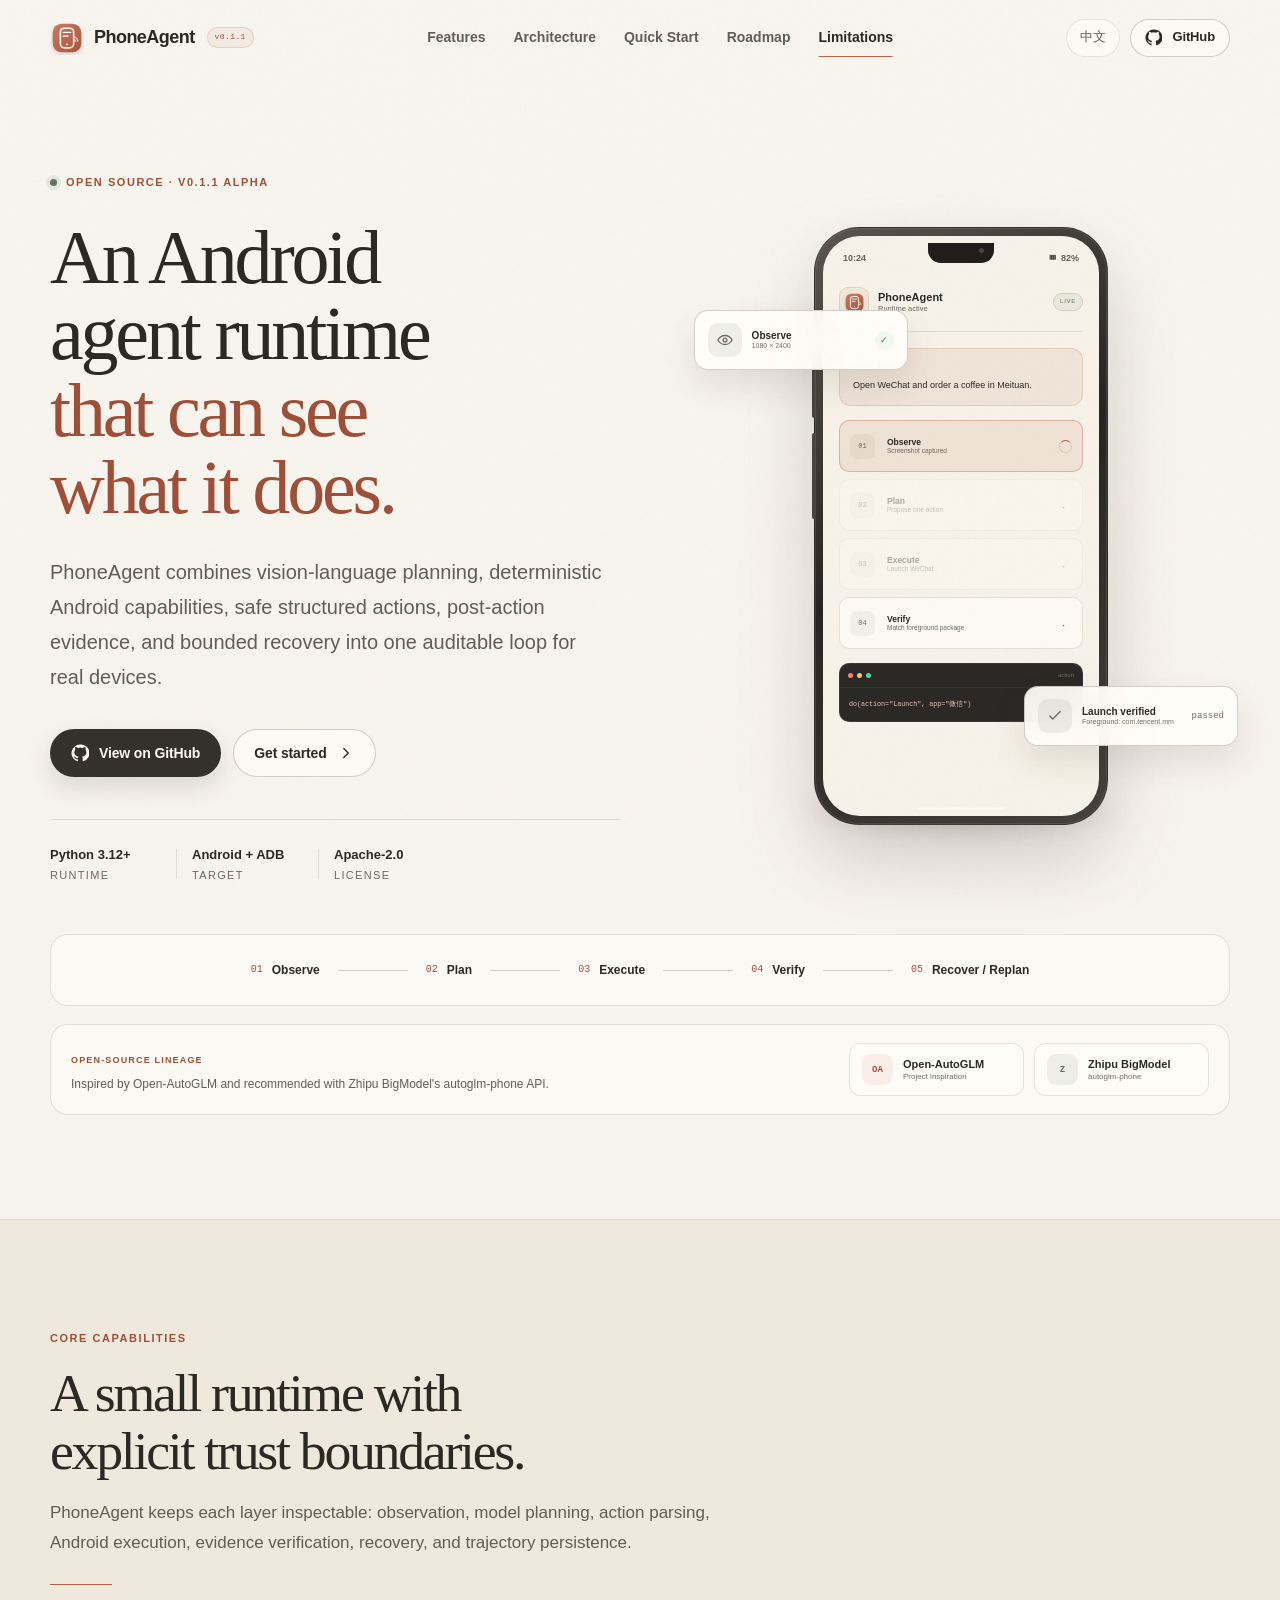
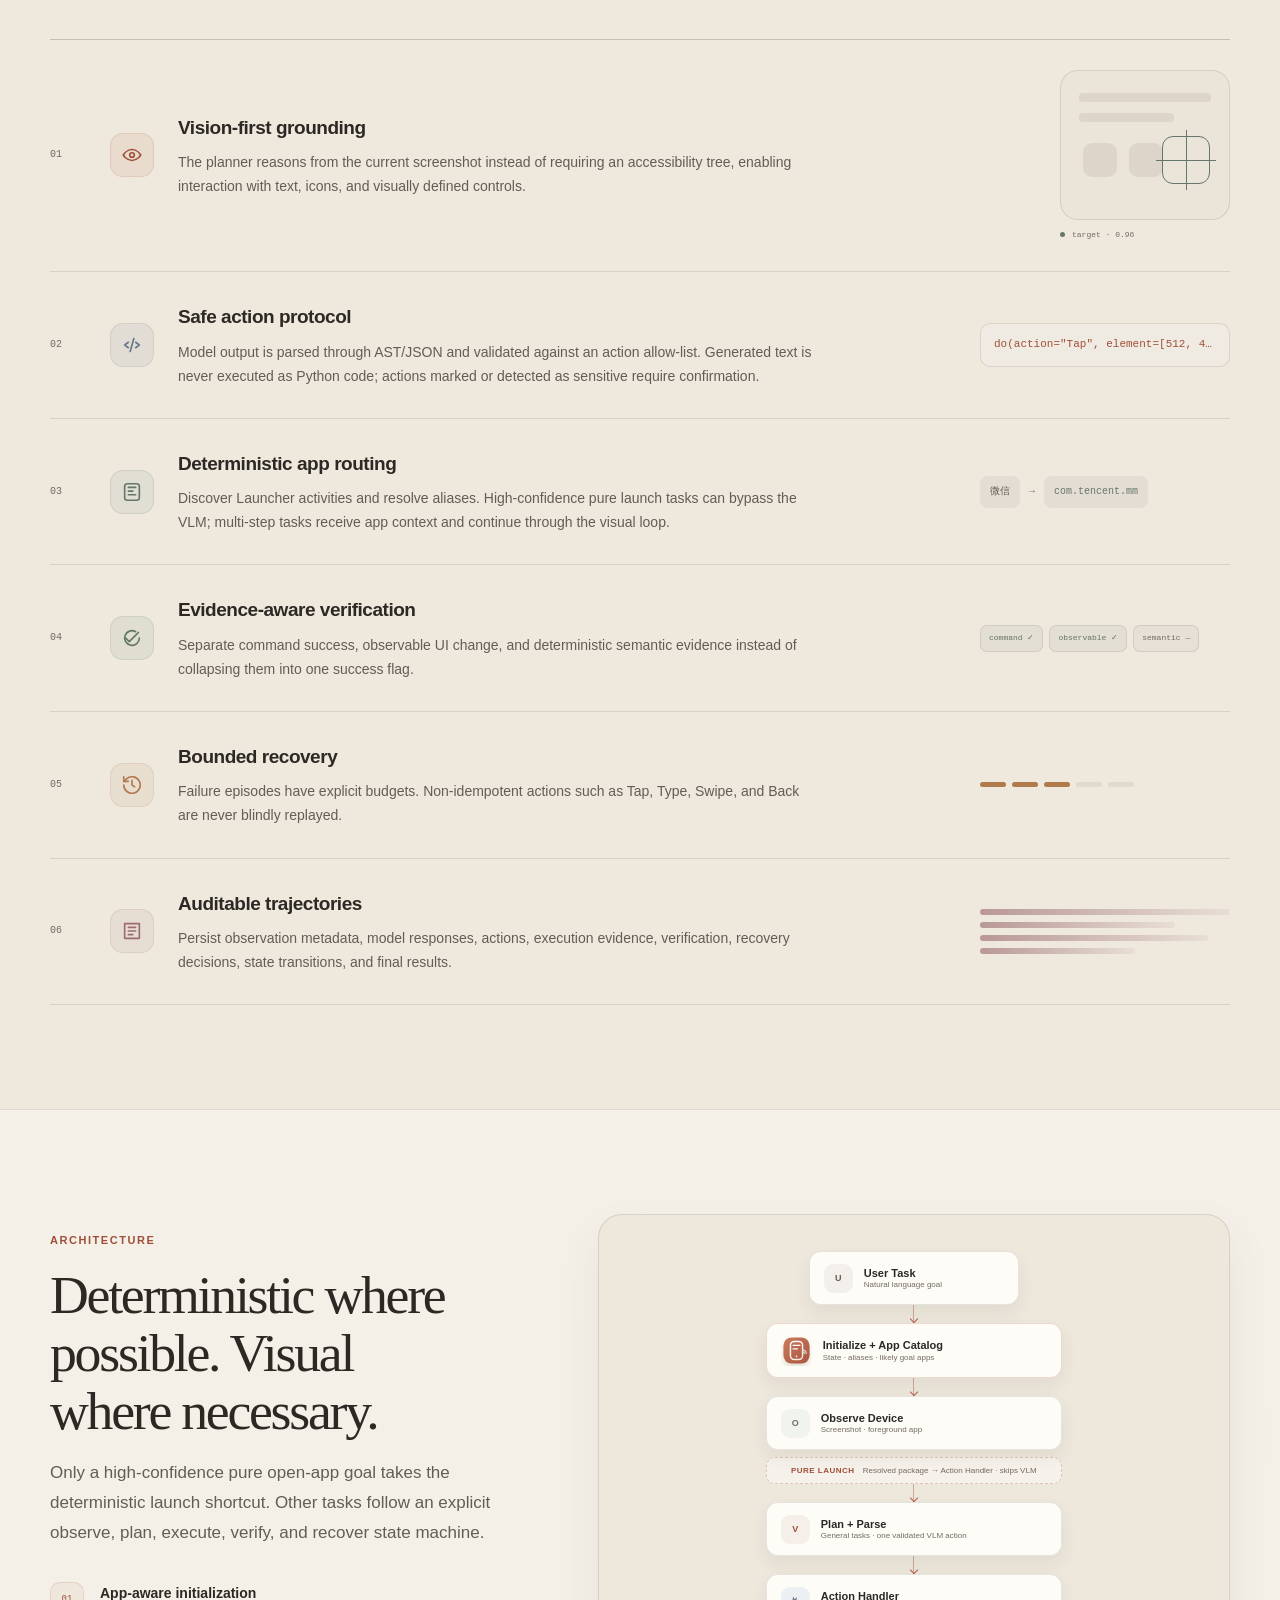
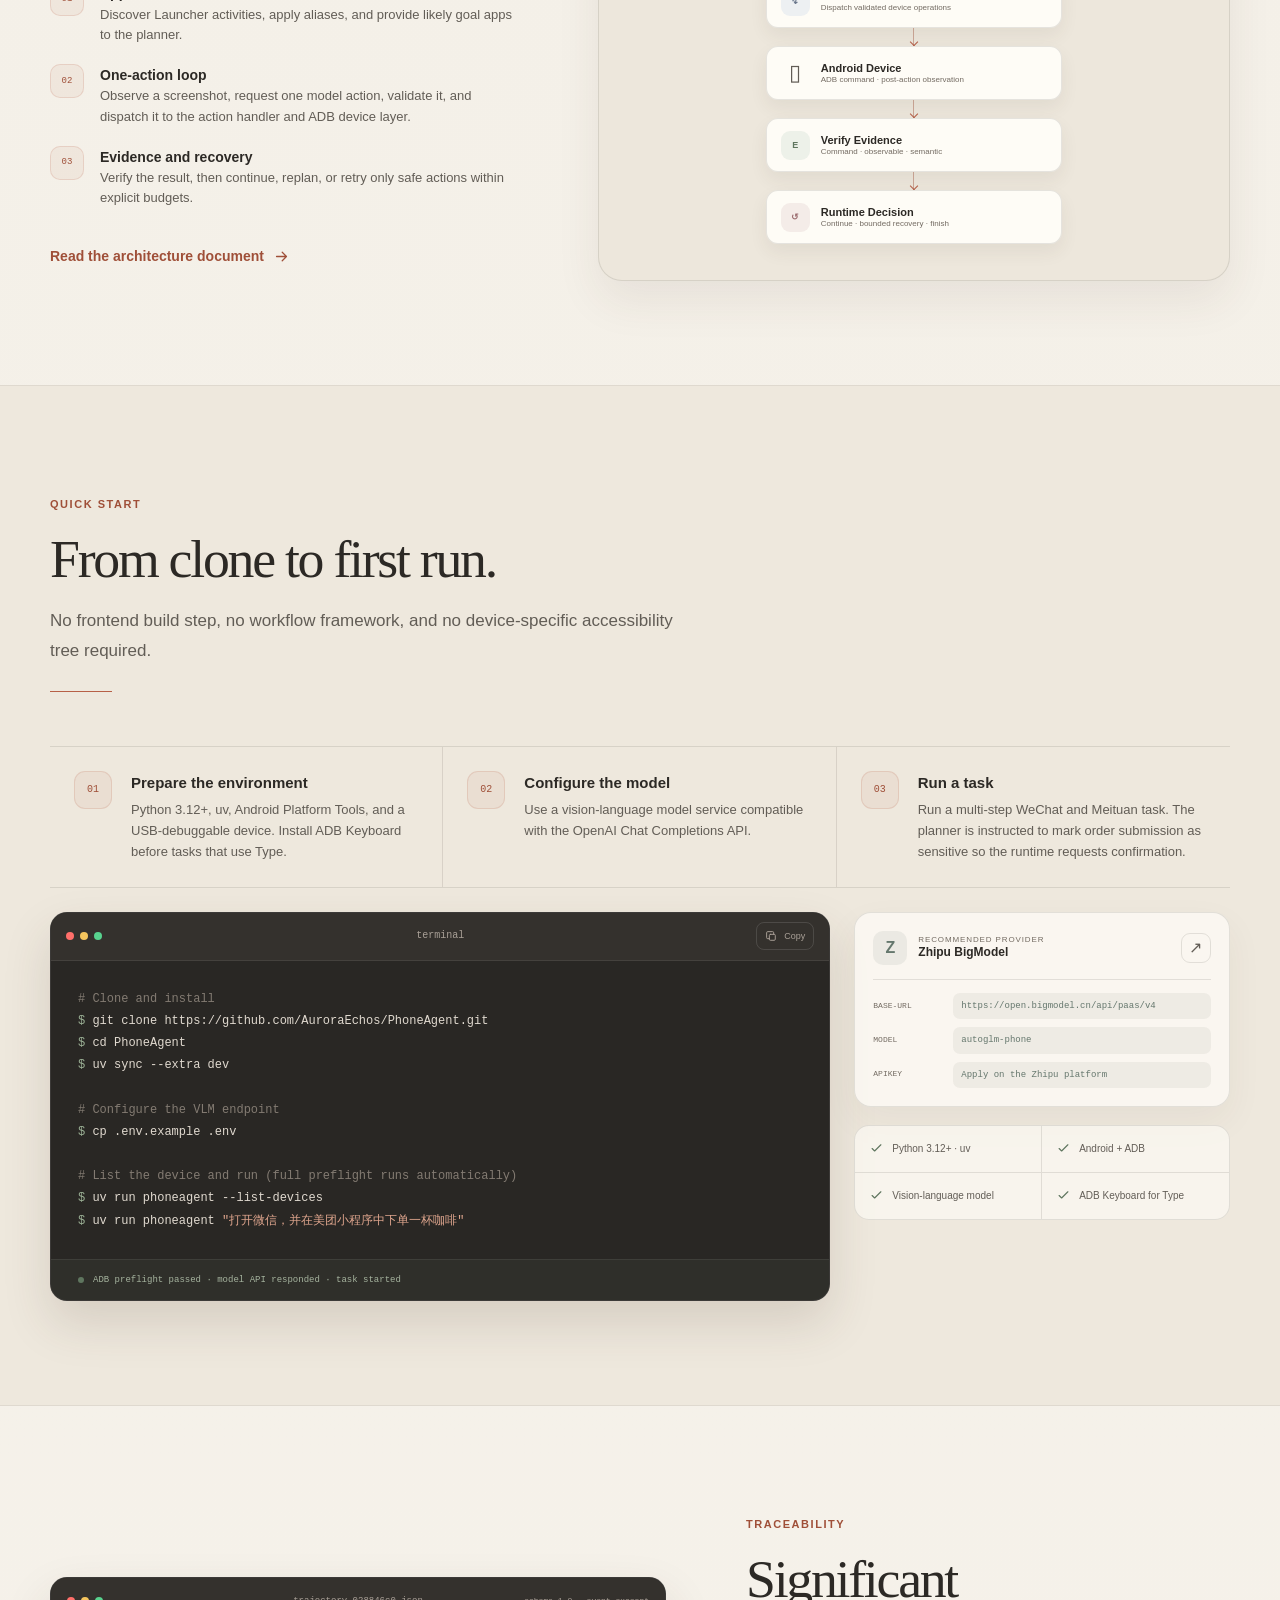
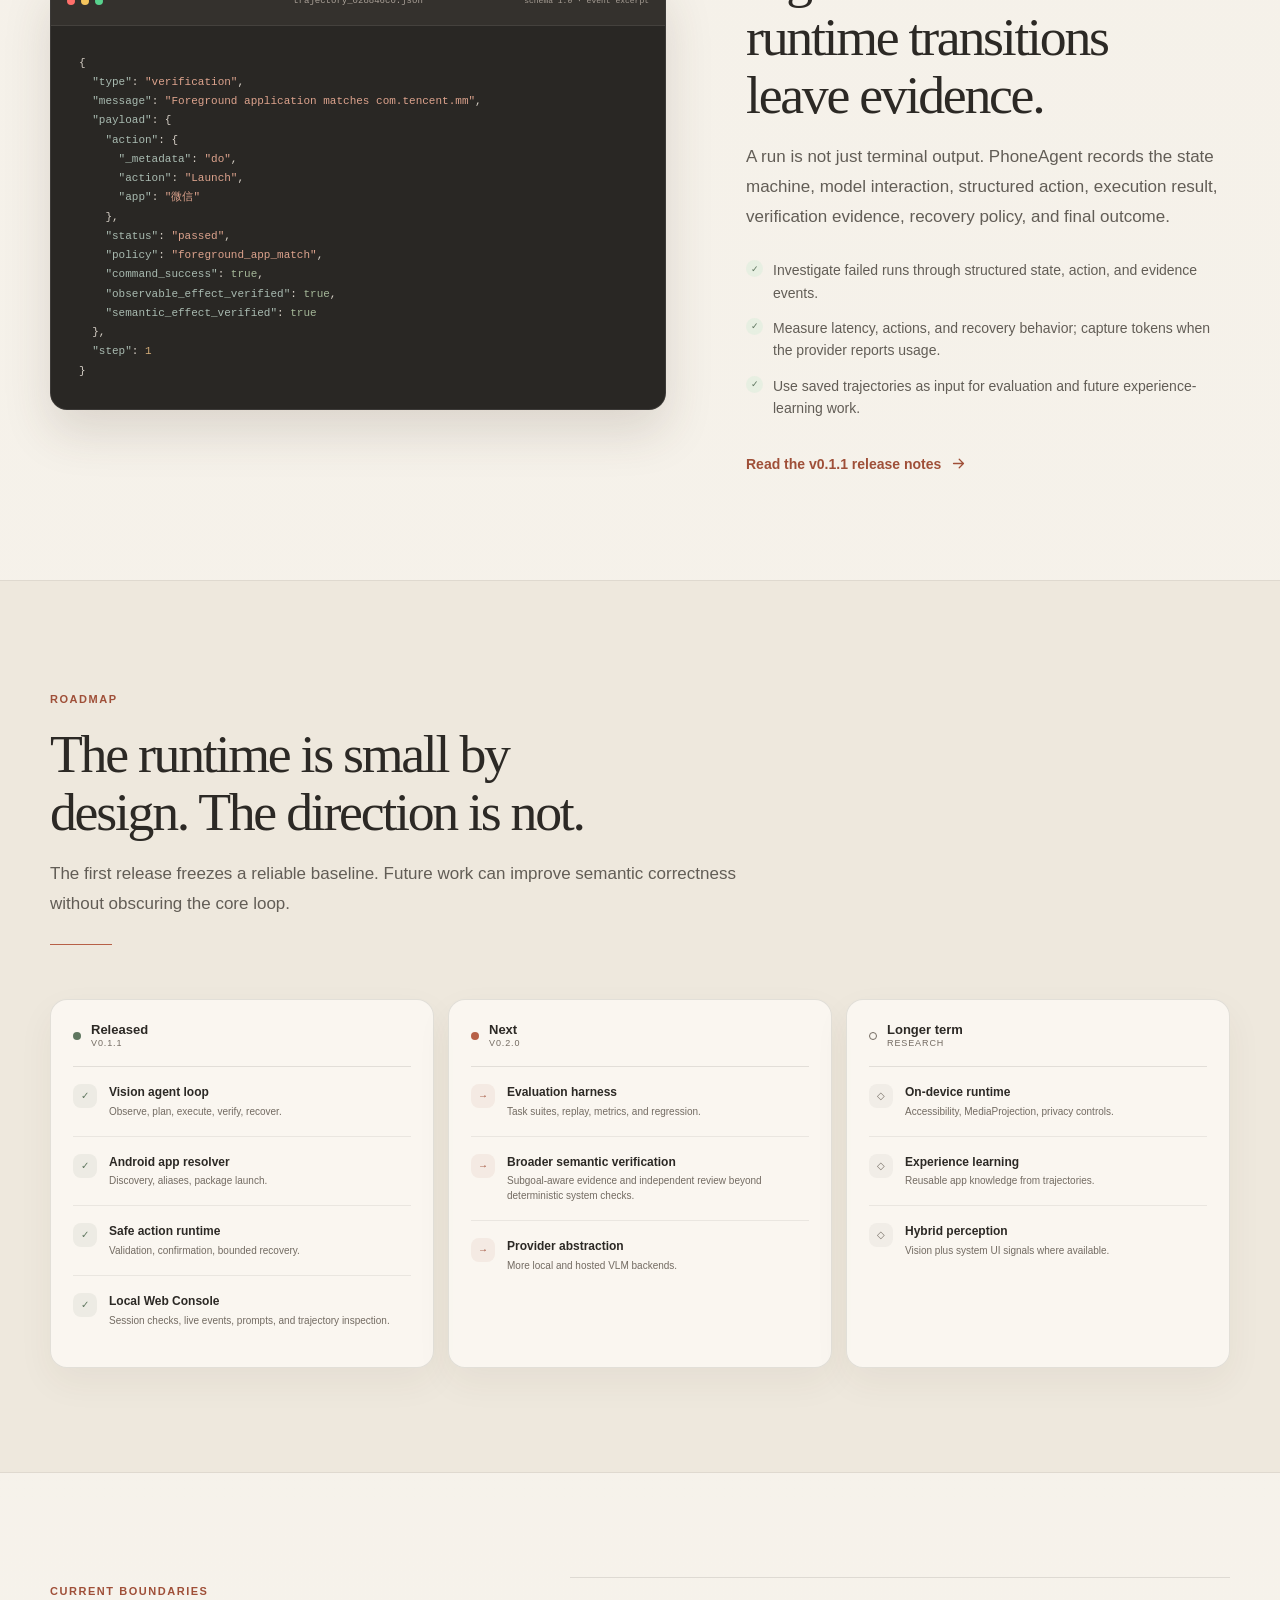
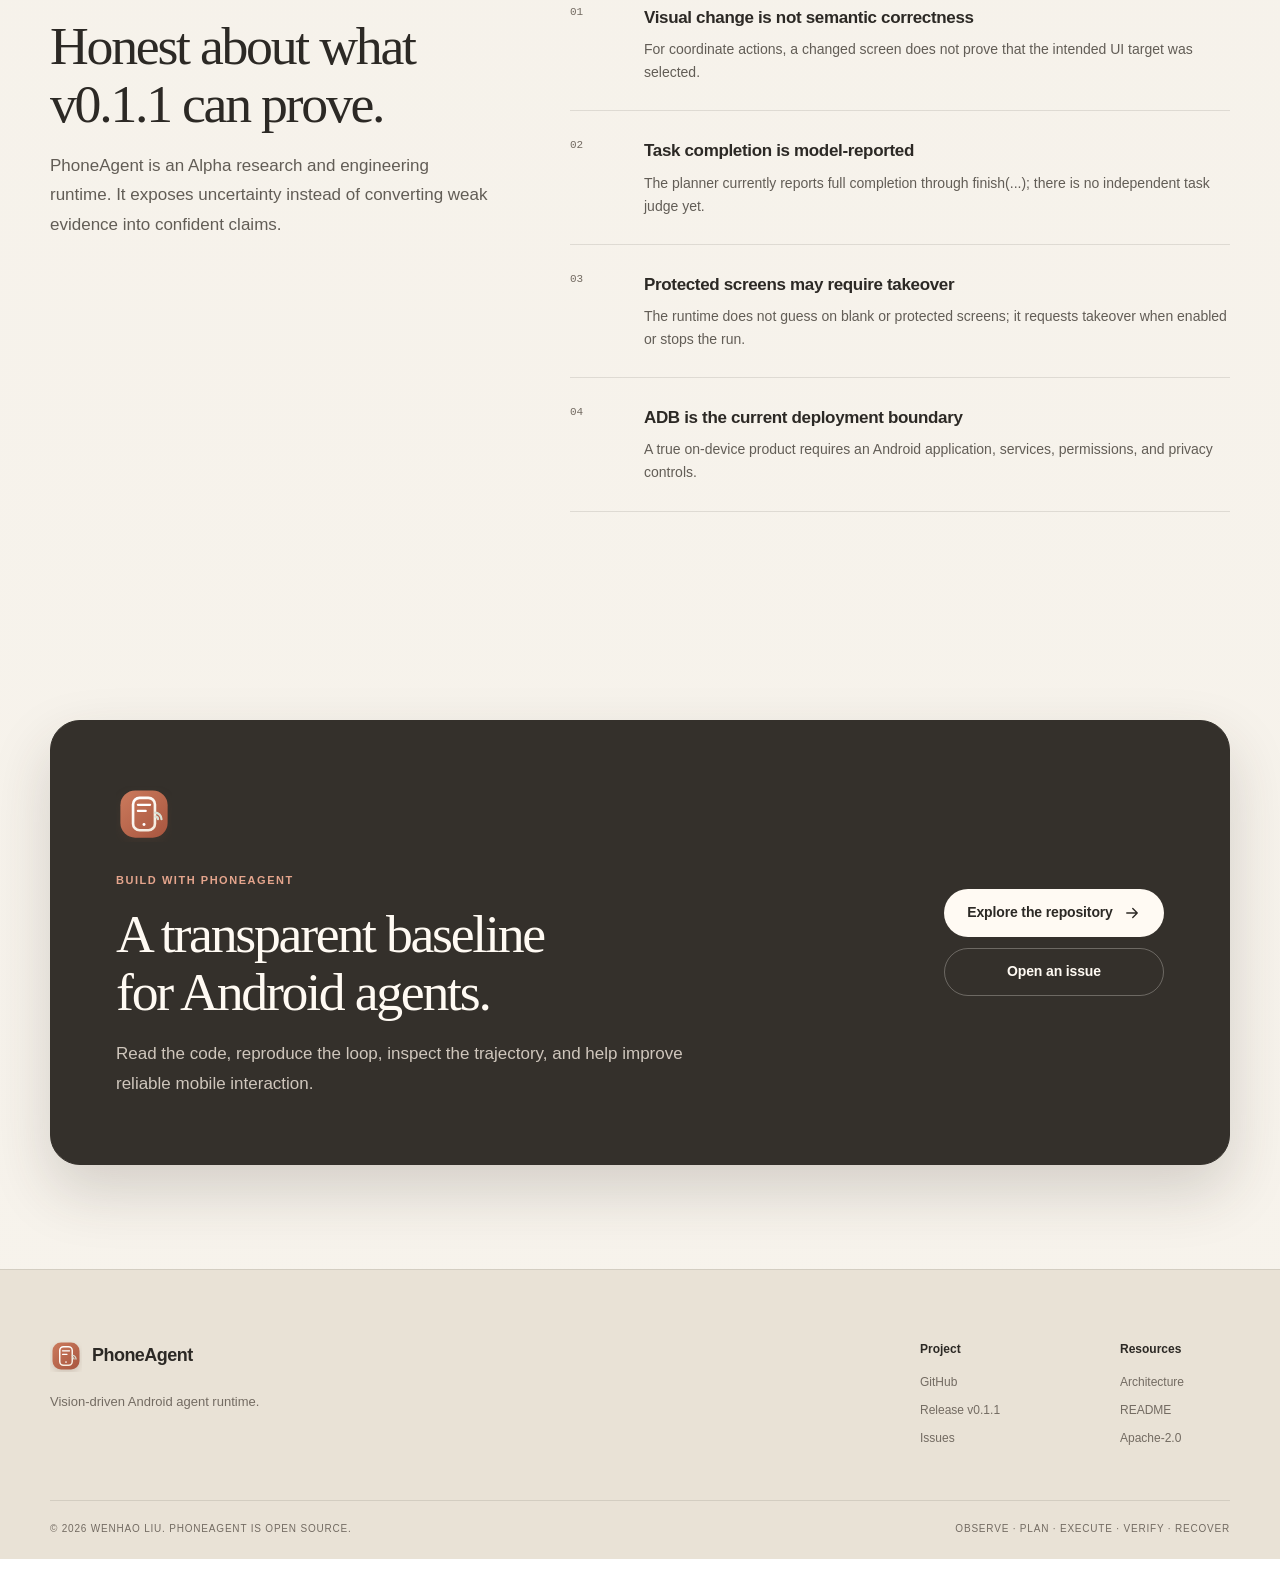
==== commit 8727898c: "release: publish PhoneAgent v0.1.1" ====
--- a/docs/index.html
+++ b/docs/index.html
@@ -40,7 +40,7 @@
         <img src="assets/logo.svg" alt="" width="34" height="34">
         <span>PhoneAgent</span>
       </a>
-      <span class="header-release" aria-label="Current release">v0.1.0</span>
+      <span class="header-release" aria-label="Current release">v0.1.1</span>
 
       <button class="nav-toggle" type="button" aria-expanded="false" aria-controls="site-nav" data-nav-toggle>
         <span class="sr-only">Open navigation</span>
@@ -73,7 +73,7 @@
         <div class="hero-copy reveal">
           <div class="eyebrow">
             <span class="status-dot" aria-hidden="true"></span>
-            <span data-i18n="hero.eyebrow">Open source · v0.1.0 Alpha</span>
+            <span data-i18n="hero.eyebrow">Open source · v0.1.1 Alpha</span>
           </div>
 
           <h1>
@@ -466,7 +466,7 @@
             <li data-i18n="trajectory.item2">Measure latency, actions, and recovery behavior; capture tokens when the provider reports usage.</li>
             <li data-i18n="trajectory.item3">Use saved trajectories as input for evaluation and future experience-learning work.</li>
           </ul>
-          <a class="text-link" data-link="release" href="#" target="_blank" rel="noreferrer"><span data-i18n="trajectory.release">Read the v0.1.0 release notes</span><svg aria-hidden="true" viewBox="0 0 24 24"><path d="M5 12h14M13 6l6 6-6 6"/></svg></a>
+          <a class="text-link" data-link="release" href="#" target="_blank" rel="noreferrer"><span data-i18n="trajectory.release">Read the v0.1.1 release notes</span><svg aria-hidden="true" viewBox="0 0 24 24"><path d="M5 12h14M13 6l6 6-6 6"/></svg></a>
         </div>
       </div>
     </section>
@@ -481,16 +481,17 @@
 
         <div class="roadmap-board reveal reveal-delay-1">
           <div class="roadmap-column complete" data-spotlight>
-            <div class="roadmap-column-head"><span></span><div><b data-i18n="roadmap.complete">Released</b><small>v0.1.0</small></div></div>
+            <div class="roadmap-column-head"><span></span><div><b data-i18n="roadmap.complete">Released</b><small>v0.1.1</small></div></div>
             <div class="roadmap-card"><span>✓</span><p><b data-i18n="roadmap.item1.title">Vision agent loop</b><small data-i18n="roadmap.item1.description">Observe, plan, execute, verify, recover.</small></p></div>
             <div class="roadmap-card"><span>✓</span><p><b data-i18n="roadmap.item2.title">Android app resolver</b><small data-i18n="roadmap.item2.description">Discovery, aliases, package launch.</small></p></div>
             <div class="roadmap-card"><span>✓</span><p><b data-i18n="roadmap.item3.title">Safe action runtime</b><small data-i18n="roadmap.item3.description">Validation, confirmation, bounded recovery.</small></p></div>
+            <div class="roadmap-card"><span>✓</span><p><b data-i18n="roadmap.web.title">Local Web Console</b><small data-i18n="roadmap.web.description">Session checks, live events, prompts, and trajectory inspection.</small></p></div>
           </div>
 
           <div class="roadmap-column next" data-spotlight>
-            <div class="roadmap-column-head"><span></span><div><b data-i18n="roadmap.next">Next</b><small>Planned</small></div></div>
+            <div class="roadmap-column-head"><span></span><div><b data-i18n="roadmap.next">Next</b><small>v0.2.0</small></div></div>
+            <div class="roadmap-card"><span>→</span><p><b data-i18n="roadmap.item5.title">Evaluation harness</b><small data-i18n="roadmap.item5.description">Task suites, replay, metrics, and regression.</small></p></div>
             <div class="roadmap-card"><span>→</span><p><b data-i18n="roadmap.item4.title">Broader semantic verification</b><small data-i18n="roadmap.item4.description">Subgoal-aware evidence and independent review beyond deterministic system checks.</small></p></div>
-            <div class="roadmap-card"><span>→</span><p><b data-i18n="roadmap.item5.title">Evaluation harness</b><small data-i18n="roadmap.item5.description">Task suites, replay, metrics, and regression.</small></p></div>
             <div class="roadmap-card"><span>→</span><p><b data-i18n="roadmap.item6.title">Provider abstraction</b><small data-i18n="roadmap.item6.description">More local and hosted VLM backends.</small></p></div>
           </div>
 
@@ -508,7 +509,7 @@
       <div class="container limitations-grid">
         <div class="limitations-heading reveal">
           <span class="section-kicker" data-i18n="limitations.kicker">Current boundaries</span>
-          <h2 data-i18n="limitations.title">Honest about what v0.1.0 can prove.</h2>
+          <h2 data-i18n="limitations.title">Honest about what v0.1.1 can prove.</h2>
           <p data-i18n="limitations.description">PhoneAgent is an Alpha research and engineering runtime. It exposes uncertainty instead of converting weak evidence into confident claims.</p>
         </div>
 
@@ -545,7 +546,7 @@
         <p data-i18n="footer.description">Vision-driven Android agent runtime.</p>
       </div>
       <div class="footer-links">
-        <div><b data-i18n="footer.project">Project</b><a data-link="github" href="#" target="_blank" rel="noreferrer">GitHub</a><a data-link="release" href="#" target="_blank" rel="noreferrer">Release v0.1.0</a><a data-link="issues" href="#" target="_blank" rel="noreferrer">Issues</a></div>
+        <div><b data-i18n="footer.project">Project</b><a data-link="github" href="#" target="_blank" rel="noreferrer">GitHub</a><a data-link="release" href="#" target="_blank" rel="noreferrer">Release v0.1.1</a><a data-link="issues" href="#" target="_blank" rel="noreferrer">Issues</a></div>
         <div><b data-i18n="footer.resources">Resources</b><a href="ARCHITECTURE.md" target="_blank" rel="noreferrer">Architecture</a><a data-link="readme" href="#" target="_blank" rel="noreferrer">README</a><a data-link="license" href="#" target="_blank" rel="noreferrer">Apache-2.0</a></div>
       </div>
     </div>
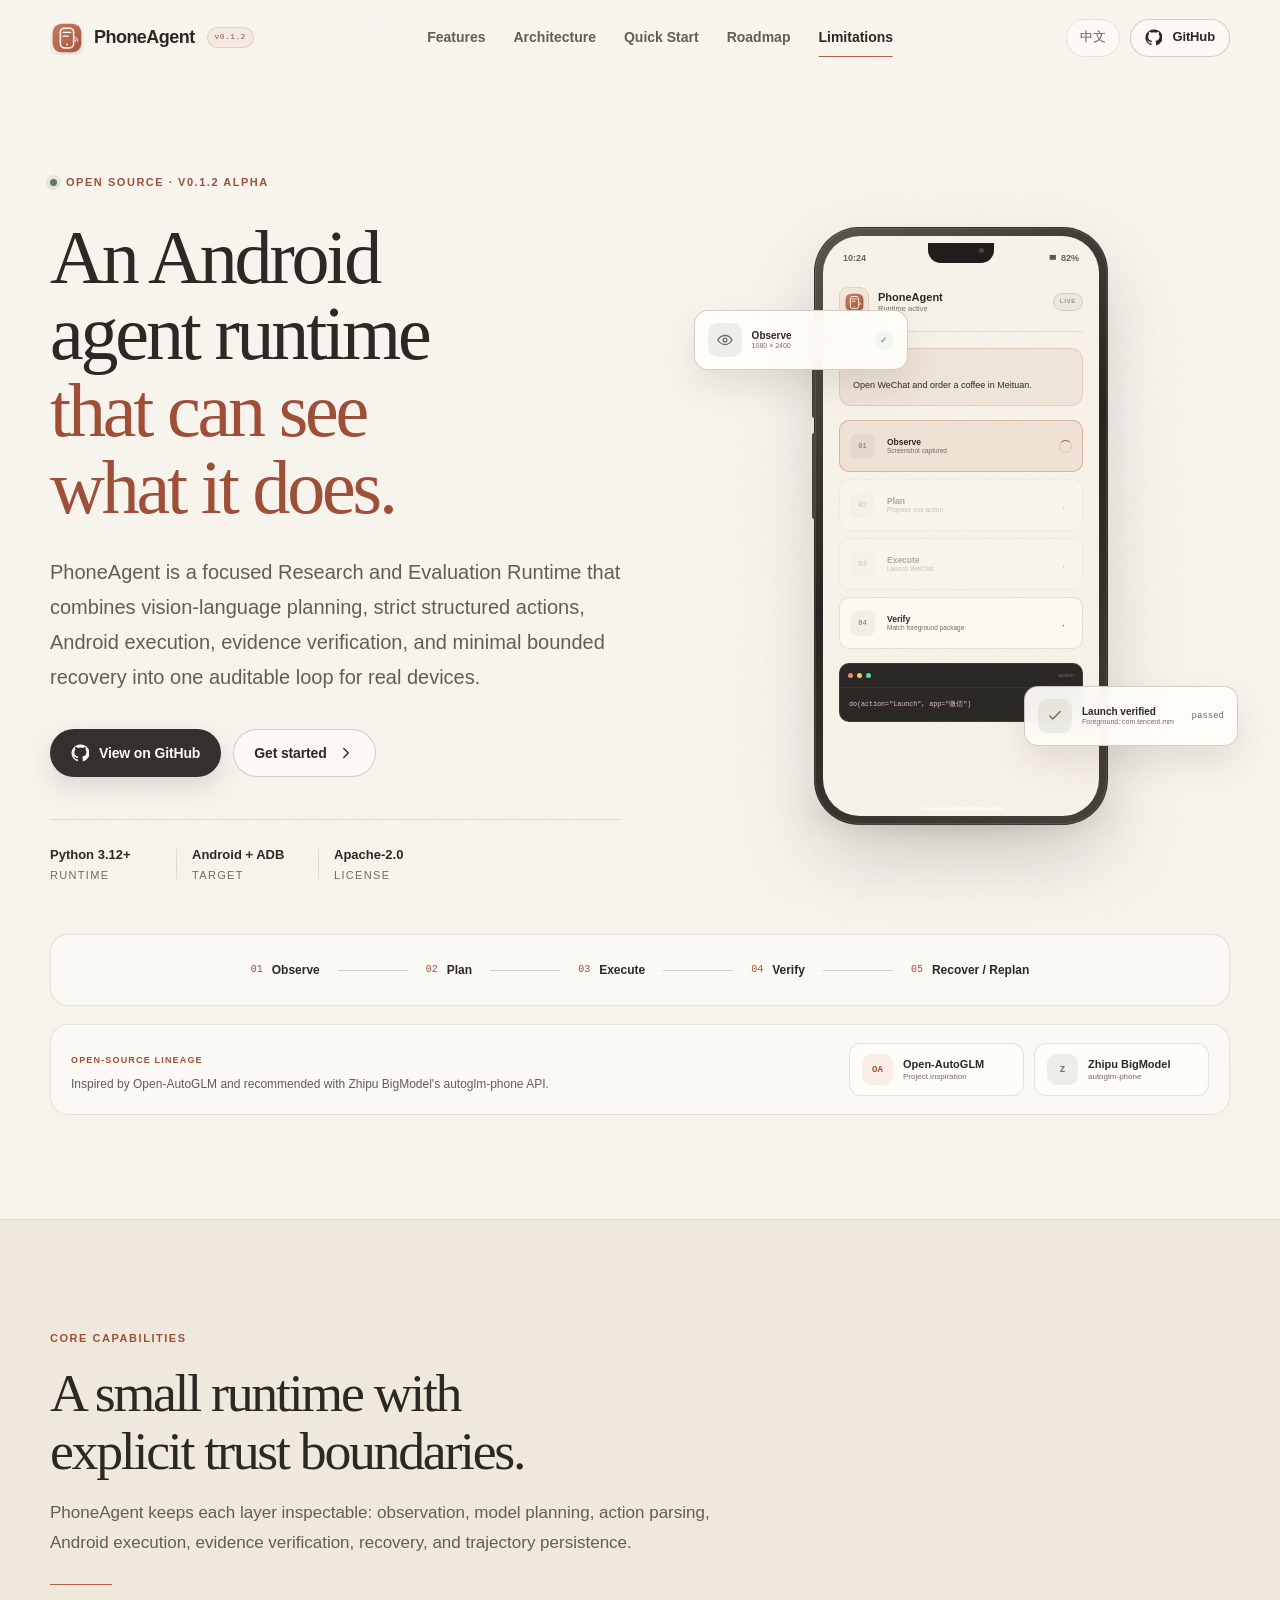
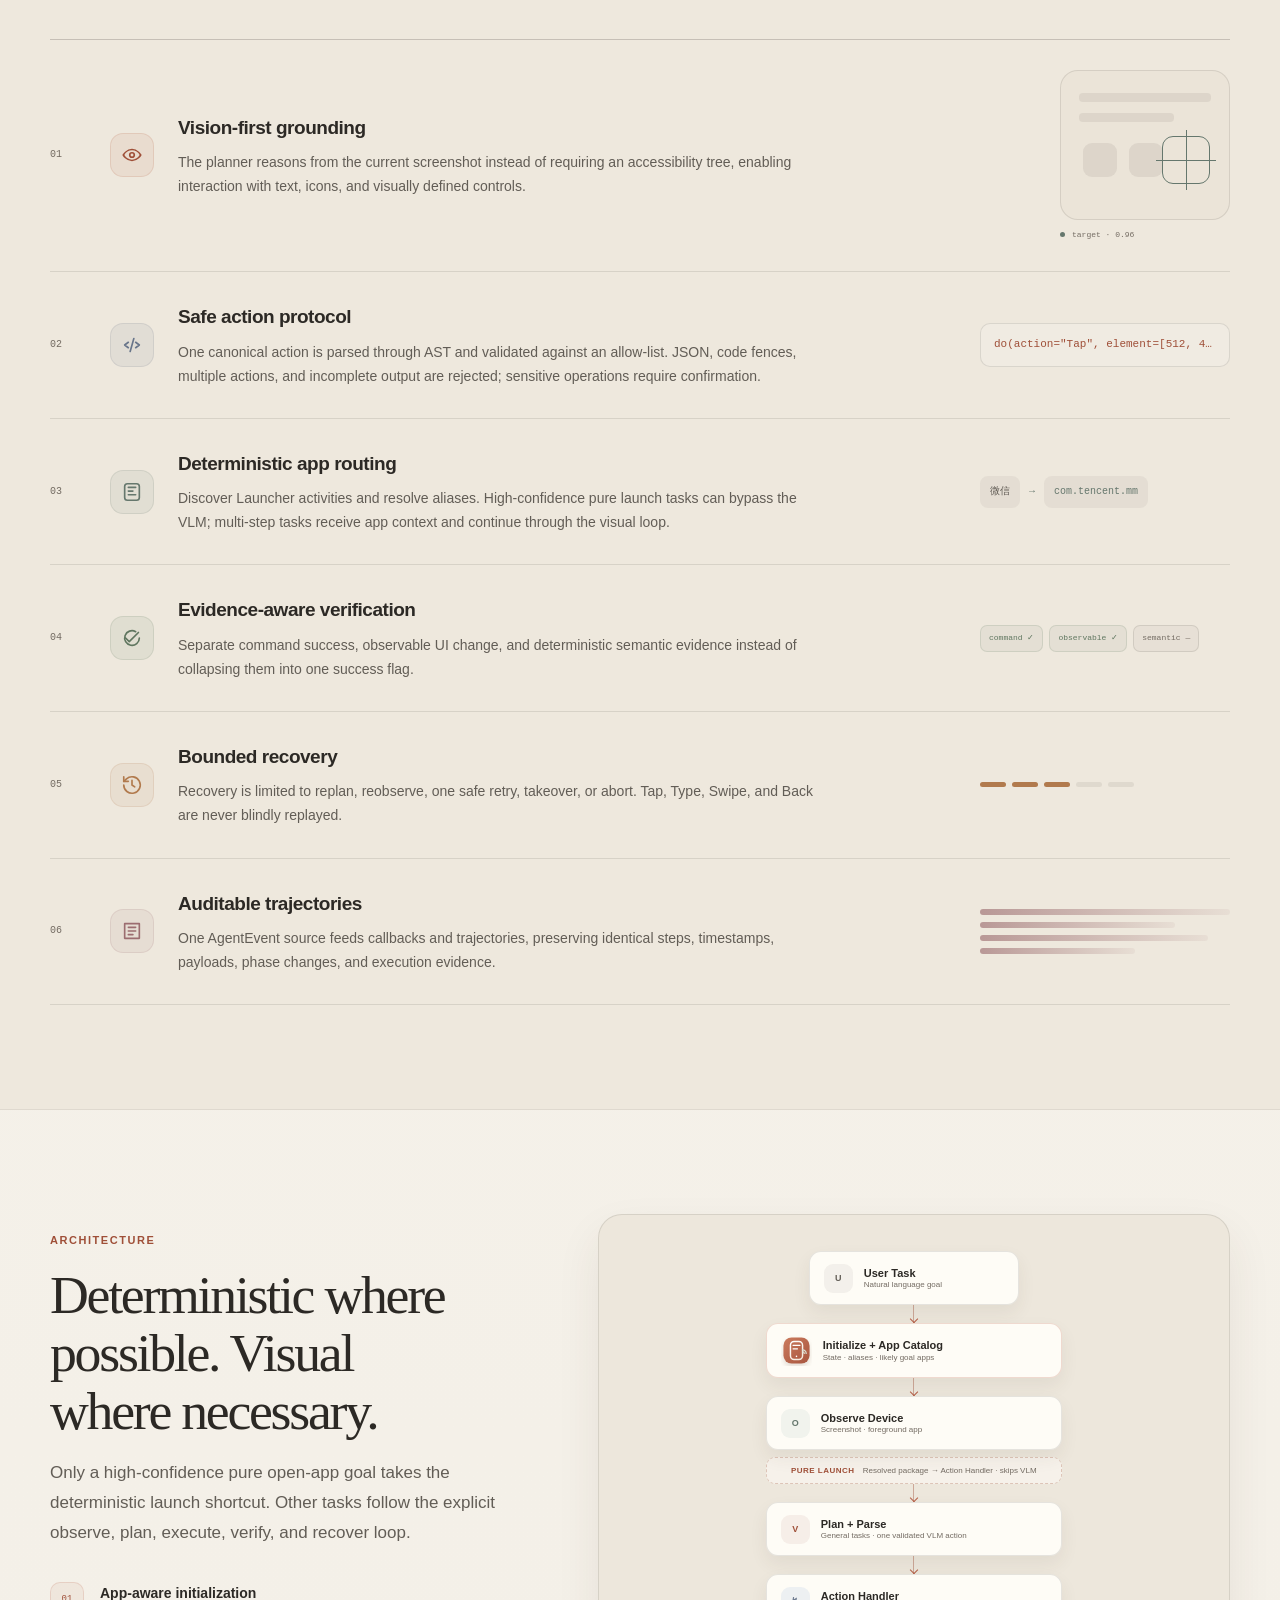
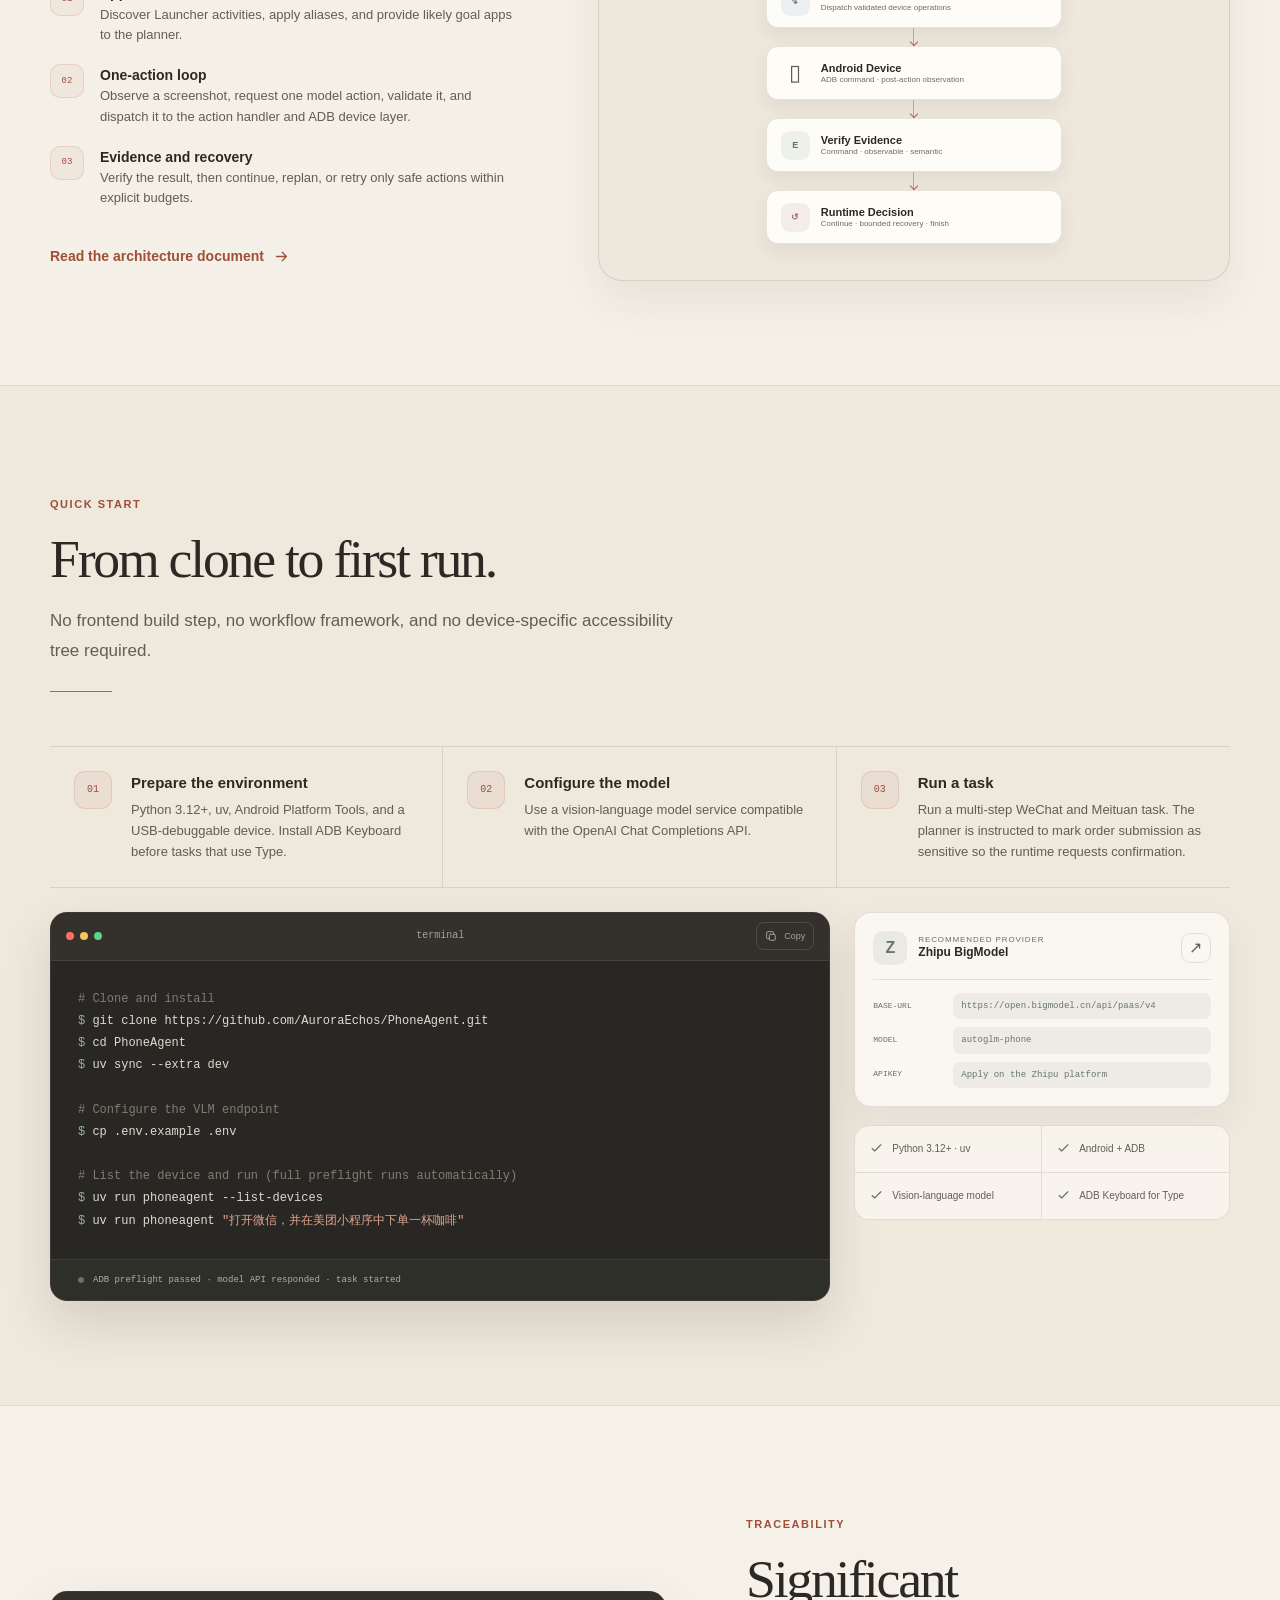
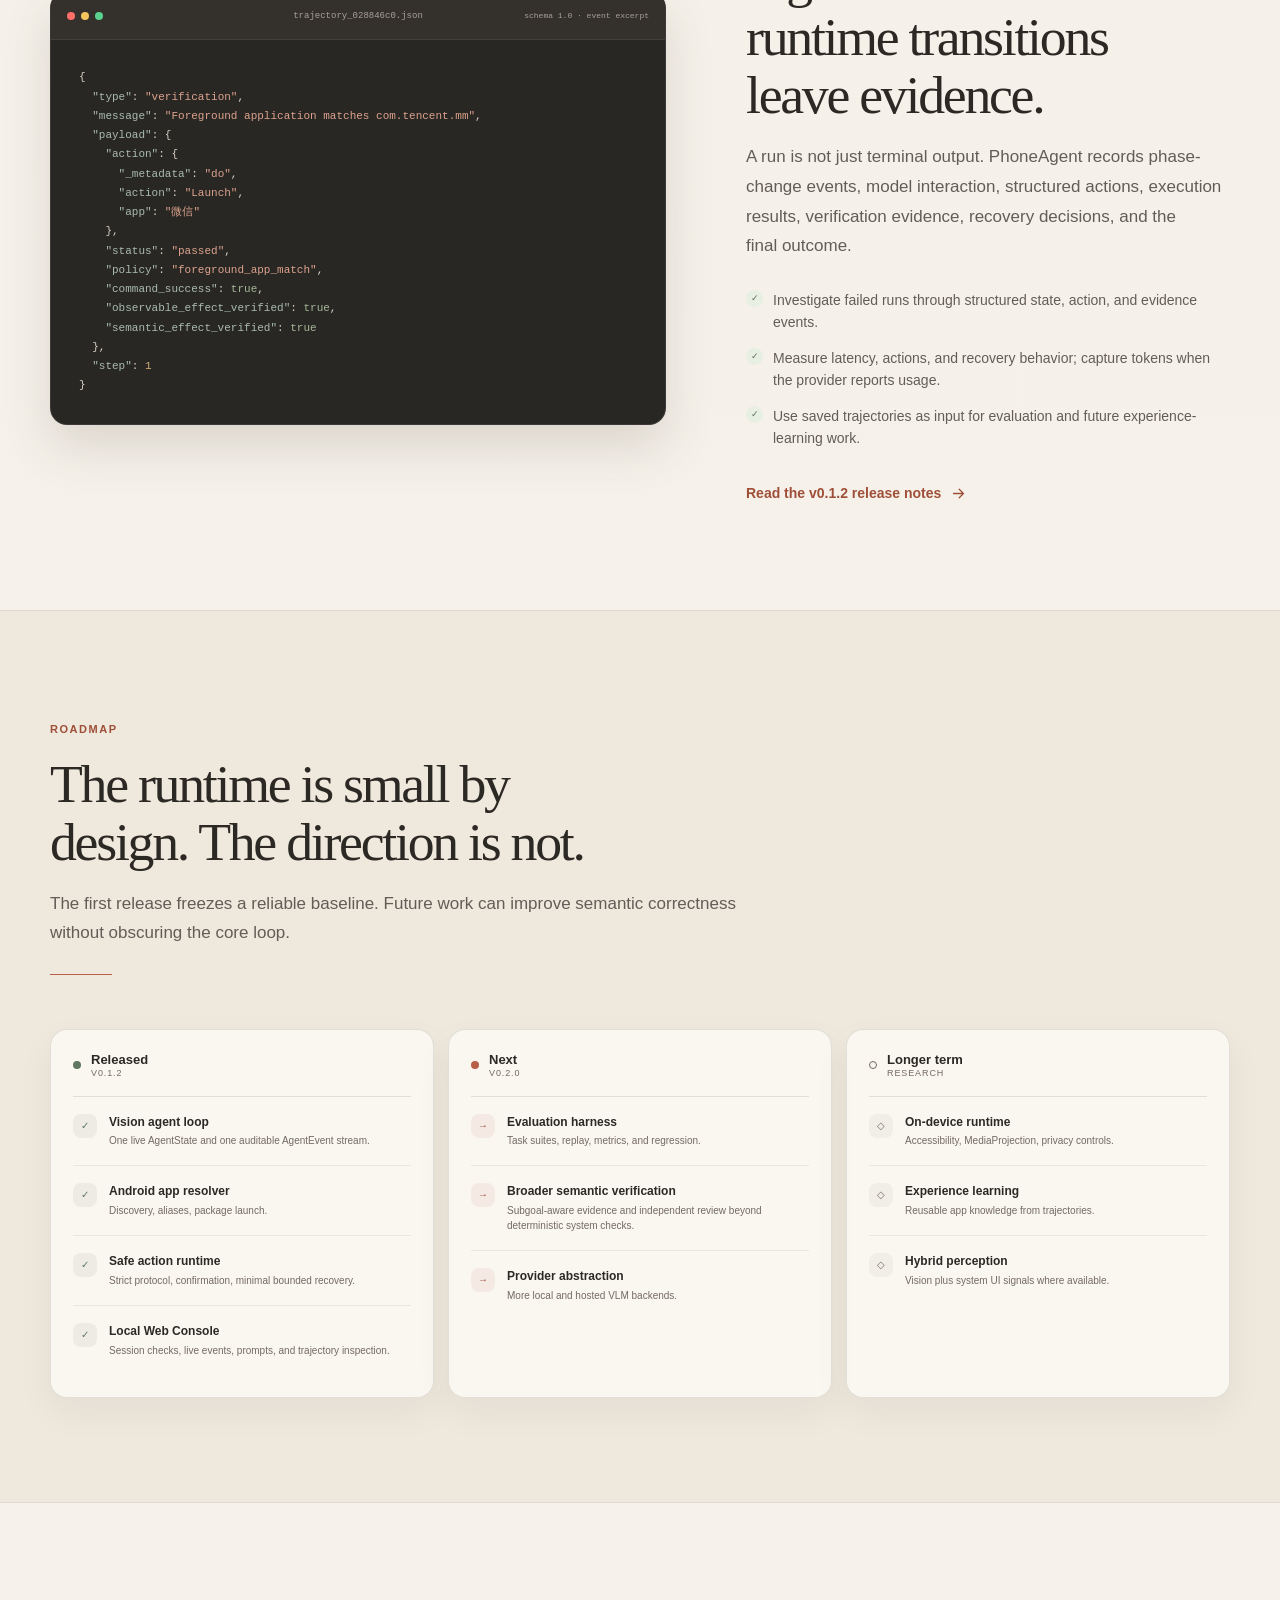
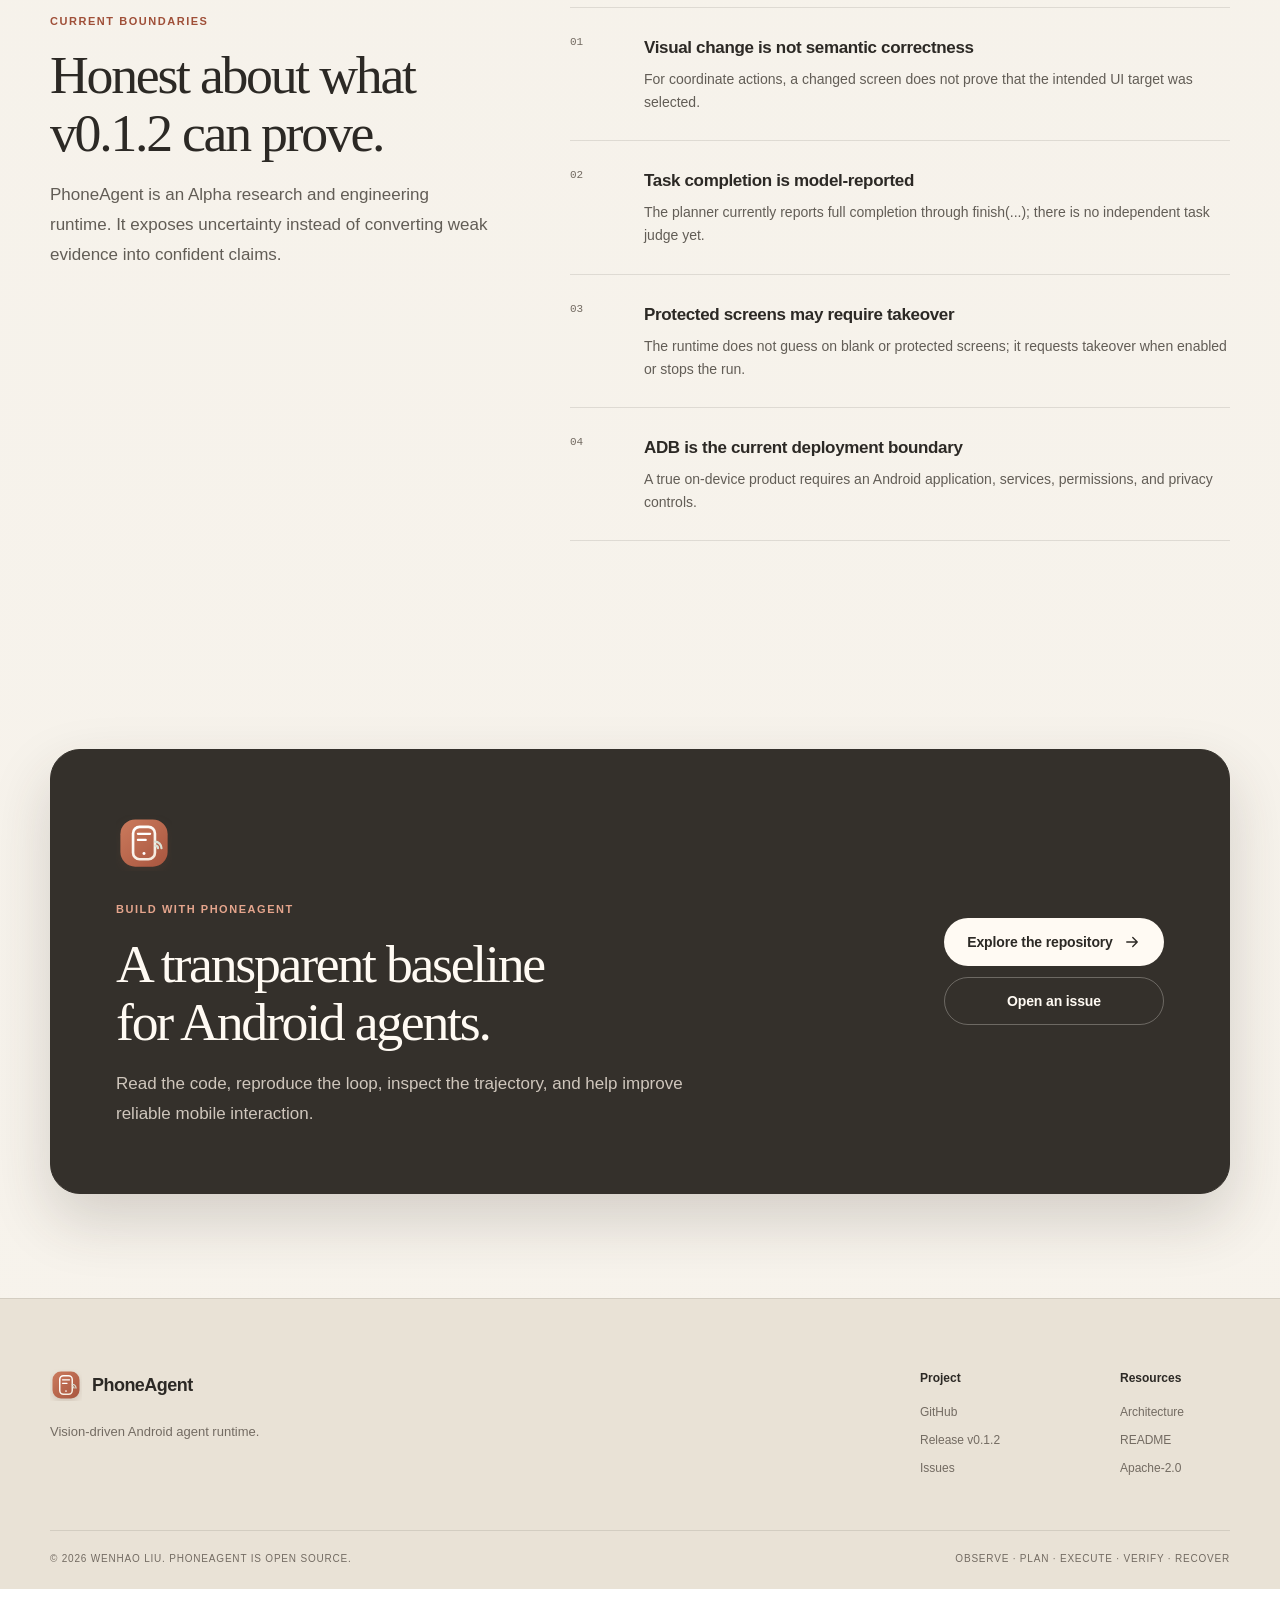
==== commit cf182ea9: "release: publish PhoneAgent v0.1.2" ====
--- a/docs/index.html
+++ b/docs/index.html
@@ -40,7 +40,7 @@
         <img src="assets/logo.svg" alt="" width="34" height="34">
         <span>PhoneAgent</span>
       </a>
-      <span class="header-release" aria-label="Current release">v0.1.1</span>
+      <span class="header-release" aria-label="Current release">v0.1.2</span>
 
       <button class="nav-toggle" type="button" aria-expanded="false" aria-controls="site-nav" data-nav-toggle>
         <span class="sr-only">Open navigation</span>
@@ -73,7 +73,7 @@
         <div class="hero-copy reveal">
           <div class="eyebrow">
             <span class="status-dot" aria-hidden="true"></span>
-            <span data-i18n="hero.eyebrow">Open source · v0.1.1 Alpha</span>
+            <span data-i18n="hero.eyebrow">Open source · v0.1.2 Alpha</span>
           </div>
 
           <h1>
@@ -82,9 +82,9 @@
           </h1>
 
           <p class="hero-lead" data-i18n="hero.description">
-            PhoneAgent combines vision-language planning, deterministic Android capabilities,
-            safe structured actions, post-action evidence, and bounded recovery into one
-            auditable loop for real devices.
+            PhoneAgent is a focused Research and Evaluation Runtime that combines
+            vision-language planning, strict structured actions, Android execution, evidence
+            verification, and minimal bounded recovery into one auditable loop for real devices.
           </p>
 
           <div class="hero-actions">
@@ -226,7 +226,7 @@
             </div>
             <div class="feature-copy">
               <h3 data-i18n="features.protocol.title">Safe action protocol</h3>
-              <p data-i18n="features.protocol.description">Model output is parsed through AST/JSON and validated against an action allow-list. Generated text is never executed as Python code; actions marked or detected as sensitive require confirmation.</p>
+              <p data-i18n="features.protocol.description">One canonical action is parsed through AST and validated against an allow-list. JSON, code fences, multiple actions, and incomplete output are rejected; sensitive operations require confirmation.</p>
             </div>
             <code class="inline-code feature-detail">do(action="Tap", element=[512, 438])</code>
           </article>
@@ -262,7 +262,7 @@
             </div>
             <div class="feature-copy">
               <h3 data-i18n="features.recovery.title">Bounded recovery</h3>
-              <p data-i18n="features.recovery.description">Failure episodes have explicit budgets. Non-idempotent actions such as Tap, Type, Swipe, and Back are never blindly replayed.</p>
+              <p data-i18n="features.recovery.description">Recovery is limited to replan, reobserve, one safe retry, takeover, or abort. Tap, Type, Swipe, and Back are never blindly replayed.</p>
             </div>
             <div class="budget-meter feature-detail" aria-hidden="true"><span></span><span></span><span></span><span class="unused"></span><span class="unused"></span></div>
           </article>
@@ -274,7 +274,7 @@
             </div>
             <div class="feature-copy">
               <h3 data-i18n="features.trajectory.title">Auditable trajectories</h3>
-              <p data-i18n="features.trajectory.description">Persist observation metadata, model responses, actions, execution evidence, verification, recovery decisions, state transitions, and final results.</p>
+              <p data-i18n="features.trajectory.description">One AgentEvent source feeds callbacks and trajectories, preserving identical steps, timestamps, payloads, phase changes, and execution evidence.</p>
             </div>
             <div class="trajectory-lines feature-detail" aria-hidden="true"><span></span><span></span><span></span><span></span></div>
           </article>
@@ -287,7 +287,7 @@
         <div class="architecture-copy reveal">
           <span class="section-kicker" data-i18n="architecture.kicker">Architecture</span>
           <h2 data-i18n="architecture.title">Deterministic where possible. Visual where necessary.</h2>
-          <p data-i18n="architecture.description">Only a high-confidence pure open-app goal takes the deterministic launch shortcut. Other tasks follow an explicit observe, plan, execute, verify, and recover state machine.</p>
+          <p data-i18n="architecture.description">Only a high-confidence pure open-app goal takes the deterministic launch shortcut. Other tasks follow the explicit observe, plan, execute, verify, and recover loop.</p>
 
           <div class="architecture-points">
             <div><span>01</span><p><b data-i18n="architecture.point1.title">App-aware initialization</b><small data-i18n="architecture.point1.description">Discover Launcher activities, apply aliases, and provide likely goal apps to the planner.</small></p></div>
@@ -460,13 +460,13 @@
         <div class="trajectory-copy reveal reveal-delay-1">
           <span class="section-kicker" data-i18n="trajectory.kicker">Traceability</span>
           <h2 data-i18n="trajectory.title">Significant runtime transitions leave evidence.</h2>
-          <p data-i18n="trajectory.description">A run is not just terminal output. PhoneAgent records the state machine, model interaction, structured action, execution result, verification evidence, recovery policy, and final outcome.</p>
+          <p data-i18n="trajectory.description">A run is not just terminal output. PhoneAgent records phase-change events, model interaction, structured actions, execution results, verification evidence, recovery decisions, and the final outcome.</p>
           <ul class="check-list">
             <li data-i18n="trajectory.item1">Investigate failed runs through structured state, action, and evidence events.</li>
             <li data-i18n="trajectory.item2">Measure latency, actions, and recovery behavior; capture tokens when the provider reports usage.</li>
             <li data-i18n="trajectory.item3">Use saved trajectories as input for evaluation and future experience-learning work.</li>
           </ul>
-          <a class="text-link" data-link="release" href="#" target="_blank" rel="noreferrer"><span data-i18n="trajectory.release">Read the v0.1.1 release notes</span><svg aria-hidden="true" viewBox="0 0 24 24"><path d="M5 12h14M13 6l6 6-6 6"/></svg></a>
+          <a class="text-link" data-link="release" href="#" target="_blank" rel="noreferrer"><span data-i18n="trajectory.release">Read the v0.1.2 release notes</span><svg aria-hidden="true" viewBox="0 0 24 24"><path d="M5 12h14M13 6l6 6-6 6"/></svg></a>
         </div>
       </div>
     </section>
@@ -481,10 +481,10 @@
 
         <div class="roadmap-board reveal reveal-delay-1">
           <div class="roadmap-column complete" data-spotlight>
-            <div class="roadmap-column-head"><span></span><div><b data-i18n="roadmap.complete">Released</b><small>v0.1.1</small></div></div>
-            <div class="roadmap-card"><span>✓</span><p><b data-i18n="roadmap.item1.title">Vision agent loop</b><small data-i18n="roadmap.item1.description">Observe, plan, execute, verify, recover.</small></p></div>
+            <div class="roadmap-column-head"><span></span><div><b data-i18n="roadmap.complete">Released</b><small>v0.1.2</small></div></div>
+            <div class="roadmap-card"><span>✓</span><p><b data-i18n="roadmap.item1.title">Vision agent loop</b><small data-i18n="roadmap.item1.description">One live AgentState and one auditable AgentEvent stream.</small></p></div>
             <div class="roadmap-card"><span>✓</span><p><b data-i18n="roadmap.item2.title">Android app resolver</b><small data-i18n="roadmap.item2.description">Discovery, aliases, package launch.</small></p></div>
-            <div class="roadmap-card"><span>✓</span><p><b data-i18n="roadmap.item3.title">Safe action runtime</b><small data-i18n="roadmap.item3.description">Validation, confirmation, bounded recovery.</small></p></div>
+            <div class="roadmap-card"><span>✓</span><p><b data-i18n="roadmap.item3.title">Safe action runtime</b><small data-i18n="roadmap.item3.description">Strict protocol, confirmation, minimal bounded recovery.</small></p></div>
             <div class="roadmap-card"><span>✓</span><p><b data-i18n="roadmap.web.title">Local Web Console</b><small data-i18n="roadmap.web.description">Session checks, live events, prompts, and trajectory inspection.</small></p></div>
           </div>
 
@@ -509,7 +509,7 @@
       <div class="container limitations-grid">
         <div class="limitations-heading reveal">
           <span class="section-kicker" data-i18n="limitations.kicker">Current boundaries</span>
-          <h2 data-i18n="limitations.title">Honest about what v0.1.1 can prove.</h2>
+          <h2 data-i18n="limitations.title">Honest about what v0.1.2 can prove.</h2>
           <p data-i18n="limitations.description">PhoneAgent is an Alpha research and engineering runtime. It exposes uncertainty instead of converting weak evidence into confident claims.</p>
         </div>
 
@@ -546,7 +546,7 @@
         <p data-i18n="footer.description">Vision-driven Android agent runtime.</p>
       </div>
       <div class="footer-links">
-        <div><b data-i18n="footer.project">Project</b><a data-link="github" href="#" target="_blank" rel="noreferrer">GitHub</a><a data-link="release" href="#" target="_blank" rel="noreferrer">Release v0.1.1</a><a data-link="issues" href="#" target="_blank" rel="noreferrer">Issues</a></div>
+        <div><b data-i18n="footer.project">Project</b><a data-link="github" href="#" target="_blank" rel="noreferrer">GitHub</a><a data-link="release" href="#" target="_blank" rel="noreferrer">Release v0.1.2</a><a data-link="issues" href="#" target="_blank" rel="noreferrer">Issues</a></div>
         <div><b data-i18n="footer.resources">Resources</b><a href="ARCHITECTURE.md" target="_blank" rel="noreferrer">Architecture</a><a data-link="readme" href="#" target="_blank" rel="noreferrer">README</a><a data-link="license" href="#" target="_blank" rel="noreferrer">Apache-2.0</a></div>
       </div>
     </div>
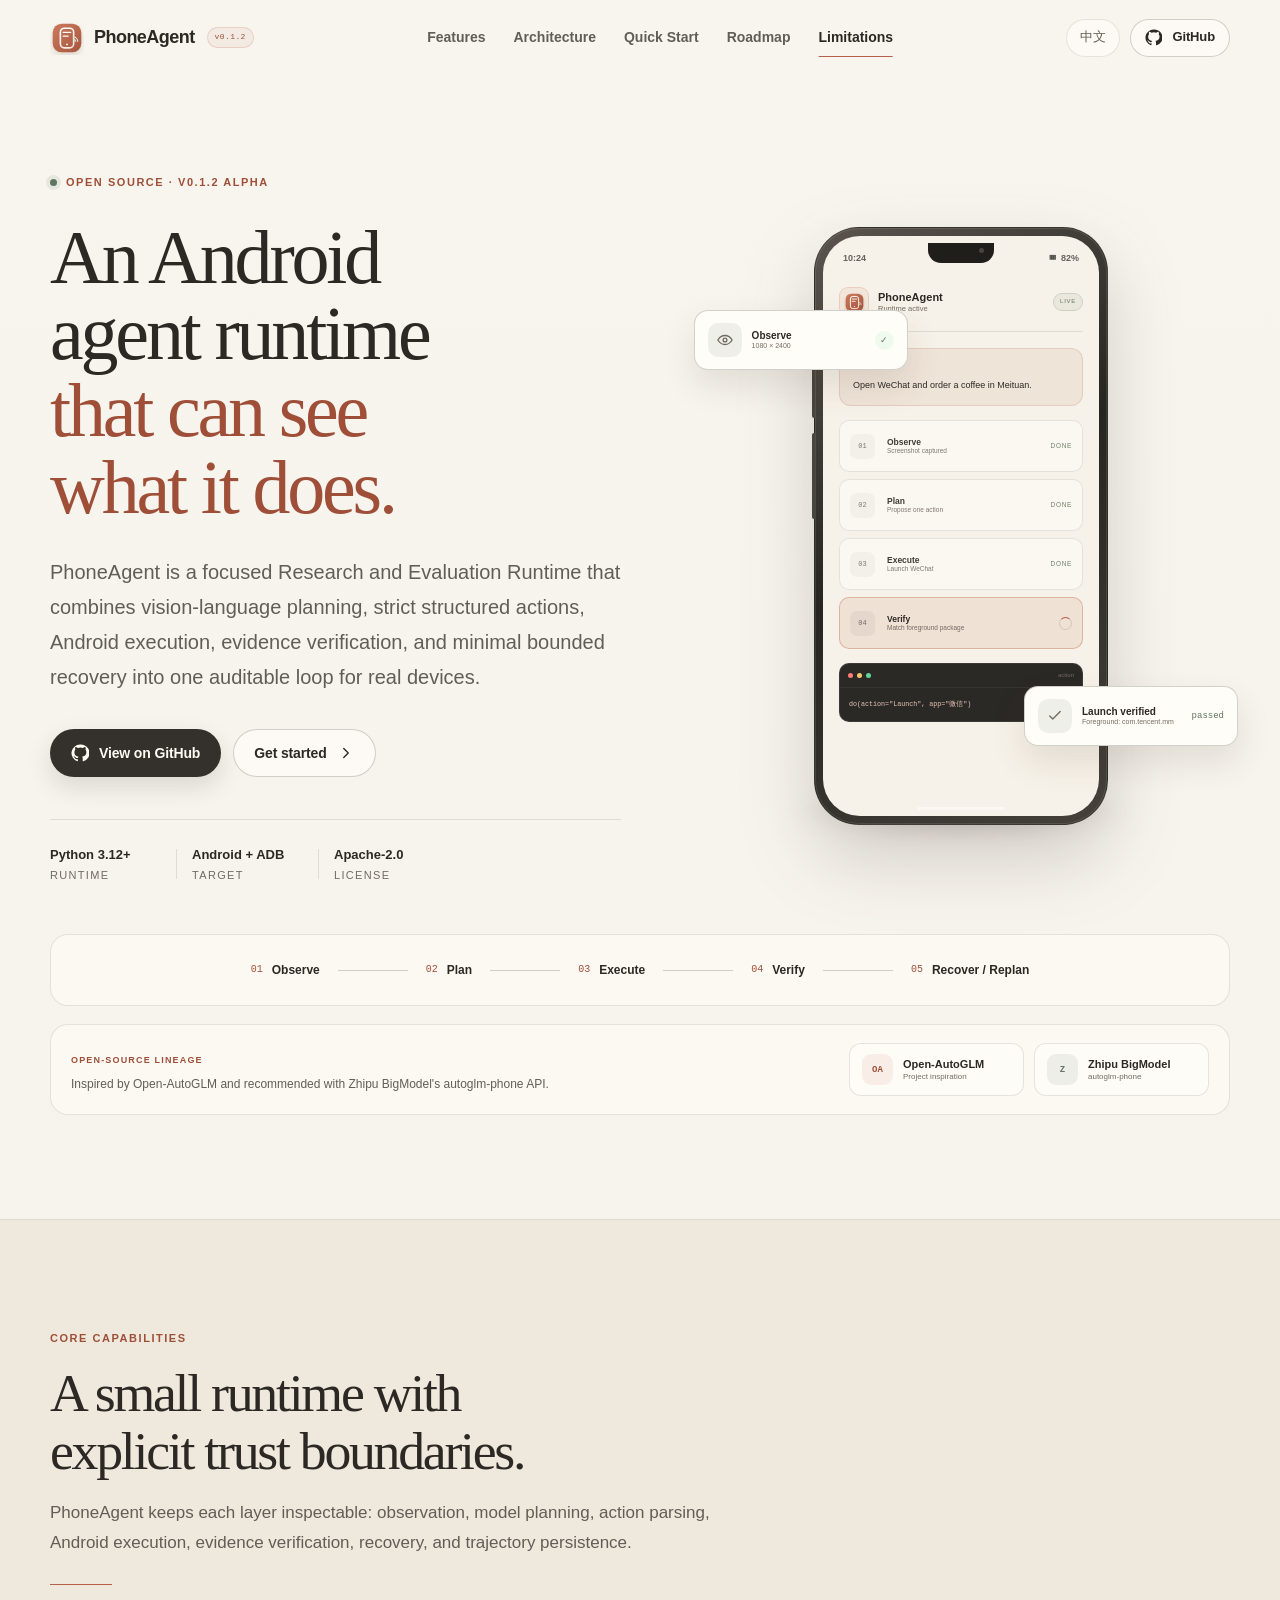
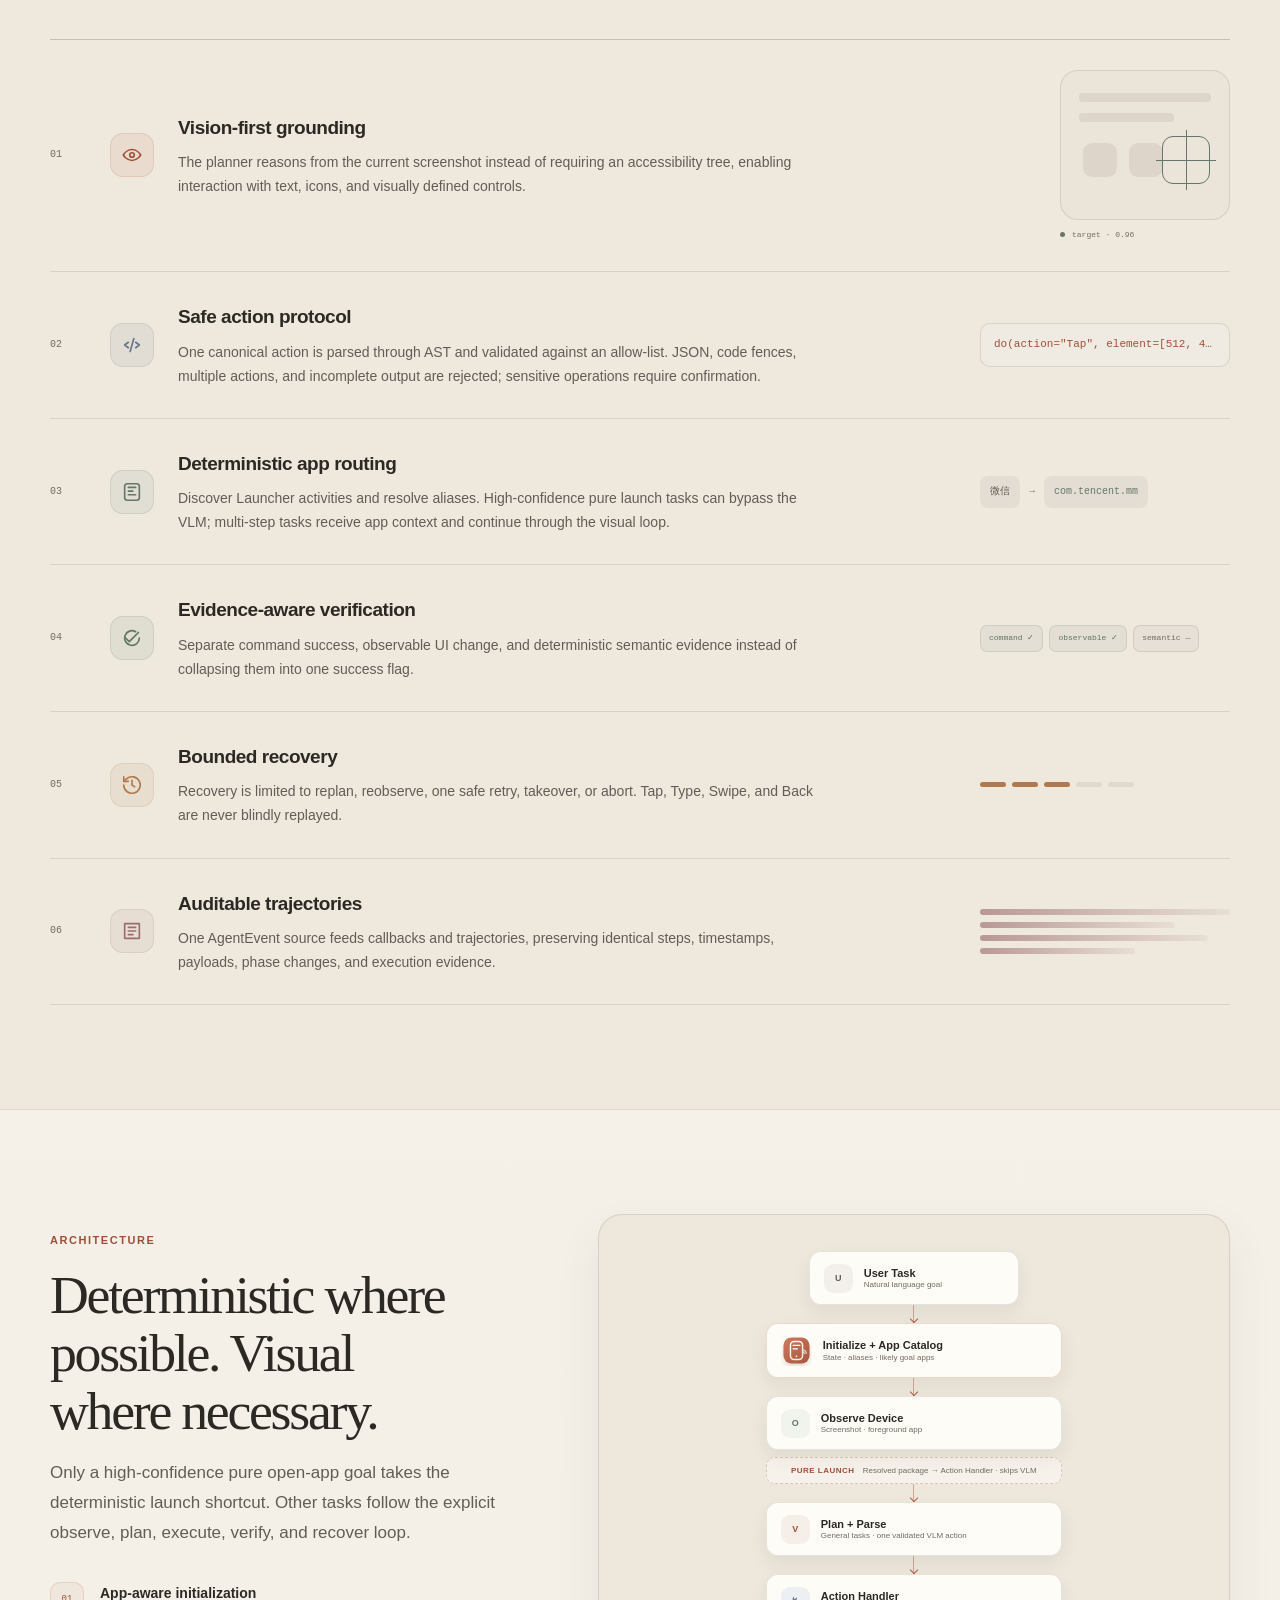
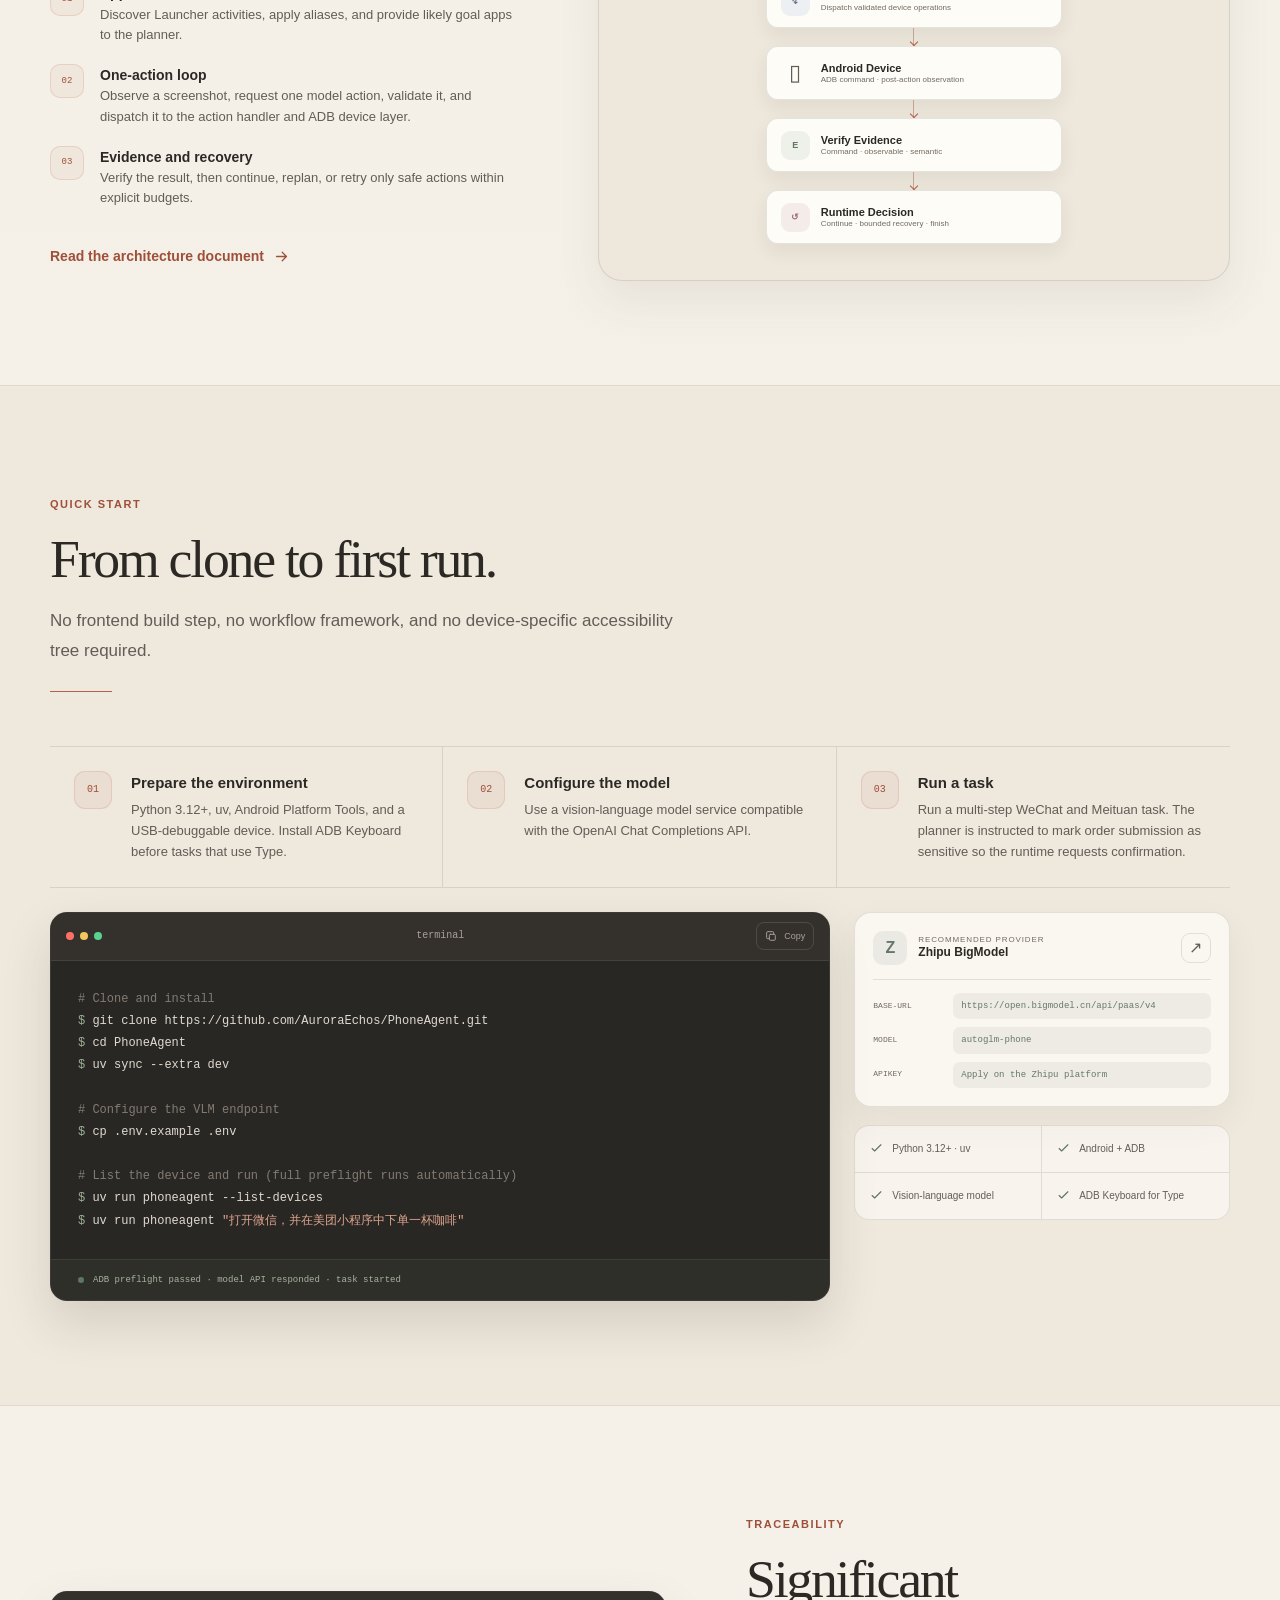
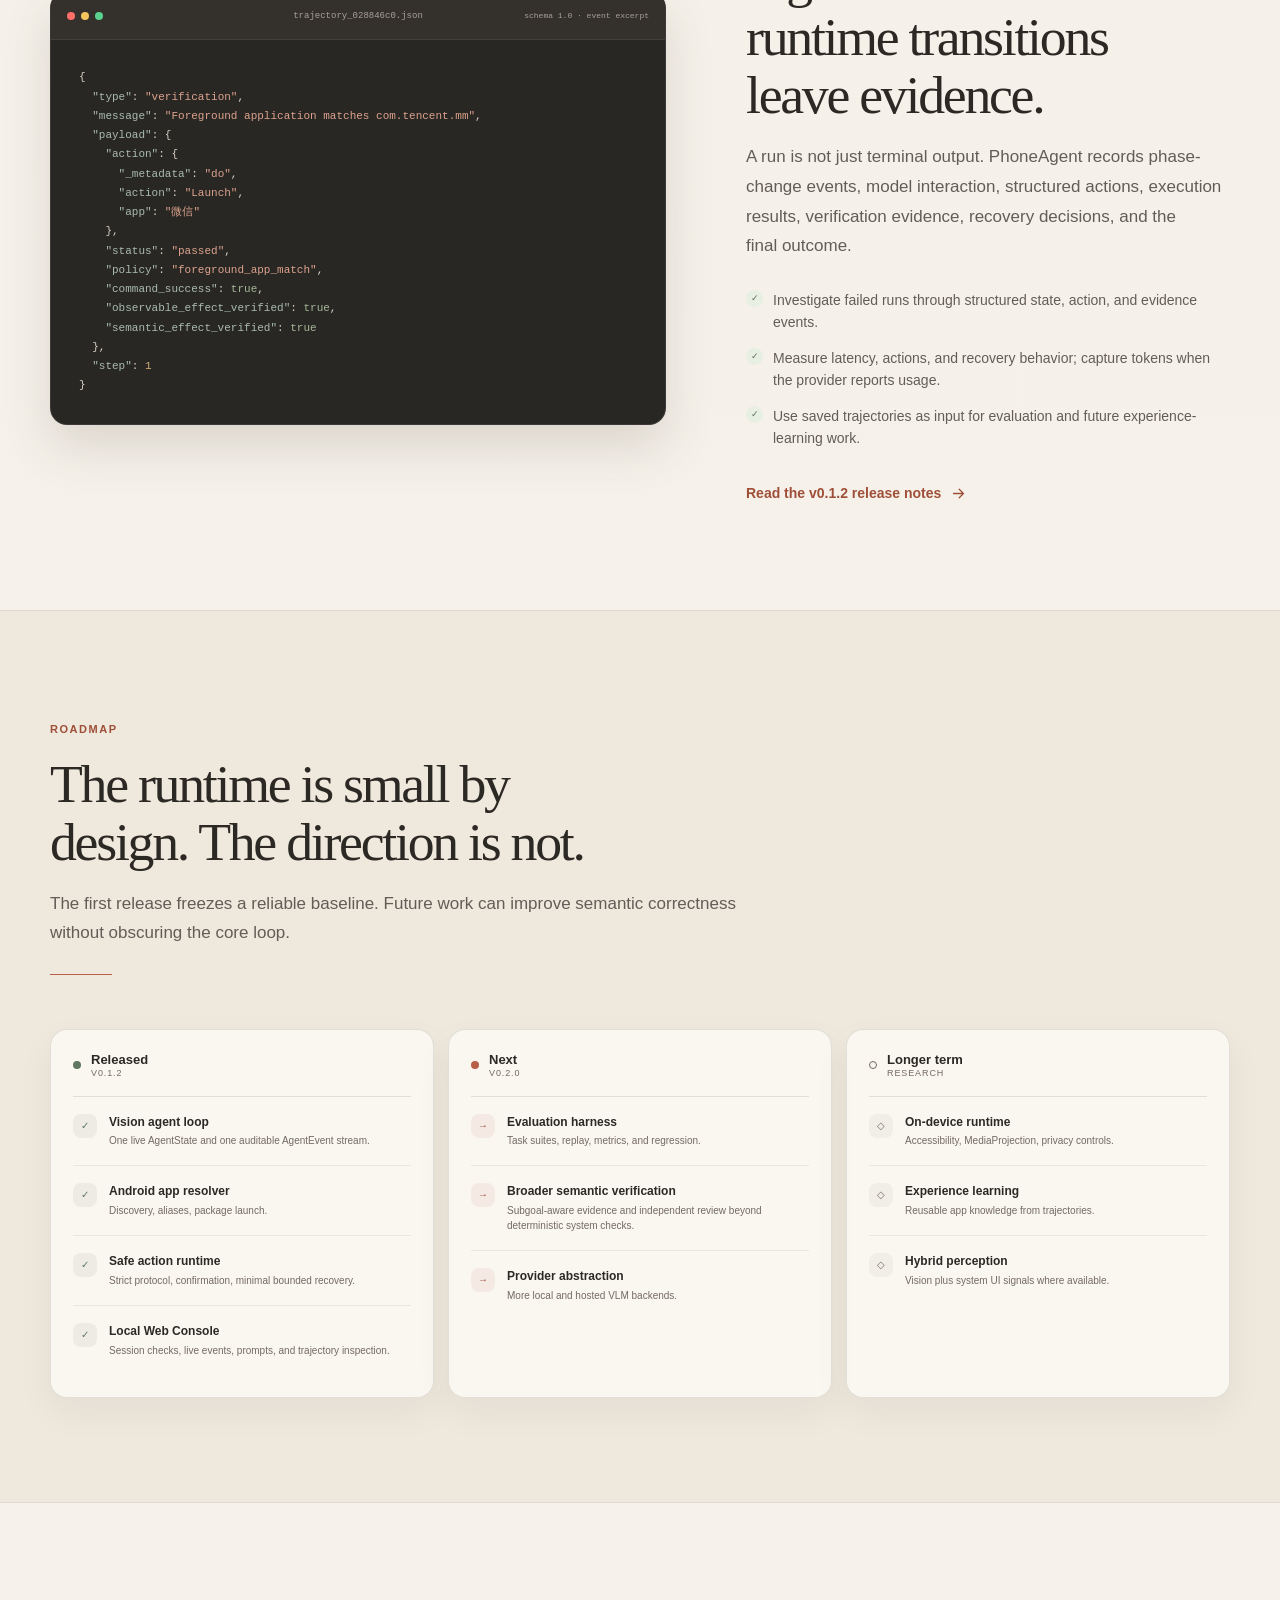
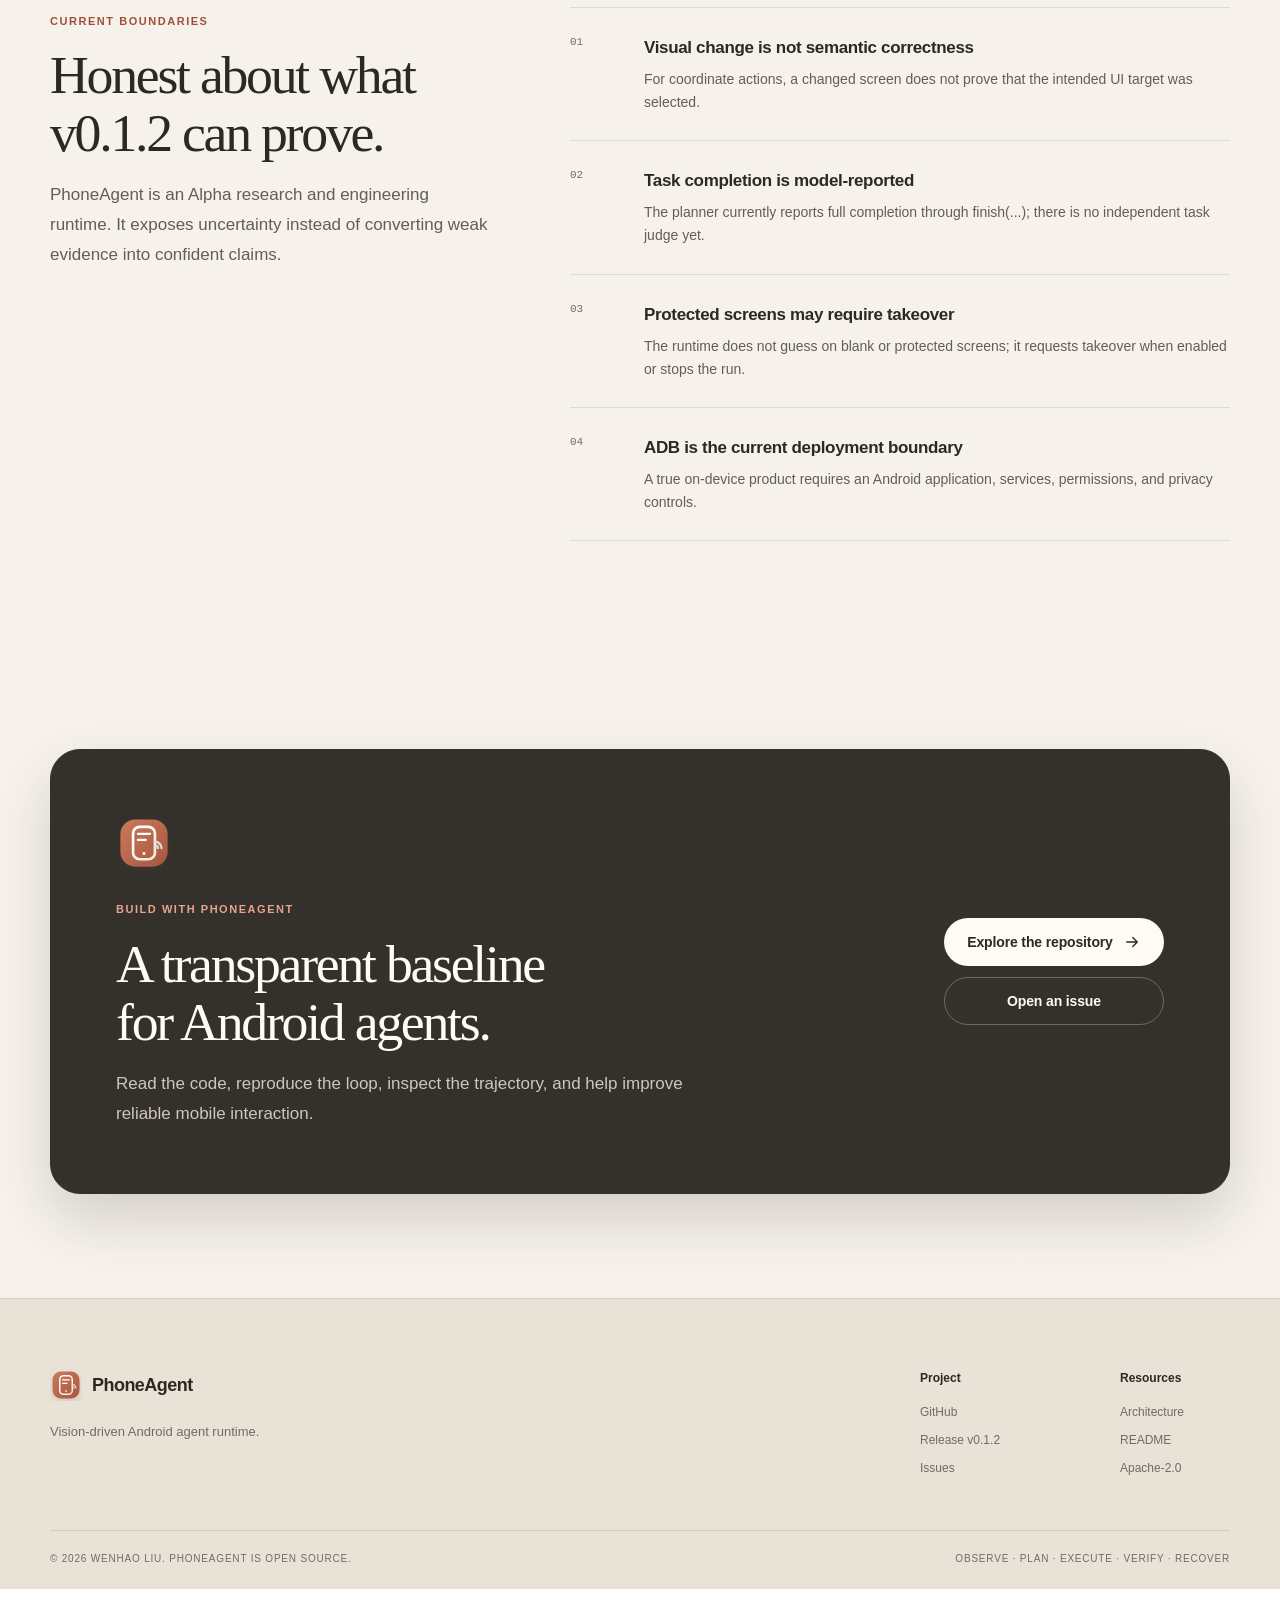
==== commit 5a4de130: "update web" ====
--- a/docs/index.html
+++ b/docs/index.html
@@ -30,7 +30,6 @@
   <div class="scroll-progress" aria-hidden="true"><span data-scroll-progress></span></div>
   <a class="skip-link" href="#main">Skip to content</a>
 
-  <div class="page-noise" aria-hidden="true"></div>
   <div class="ambient ambient-one" aria-hidden="true"></div>
   <div class="ambient ambient-two" aria-hidden="true"></div>
 
--- a/docs/style.css
+++ b/docs/style.css
@@ -84,15 +84,6 @@
   border-block: 1px solid rgba(255,255,255,.045);
 }
 
-.page-noise {
-  position: fixed;
-  inset: 0;
-  pointer-events: none;
-  opacity: .025;
-  z-index: 999;
-  background-image: url("data:image/svg+xml,%3Csvg viewBox='0 0 180 180' xmlns='http://www.w3.org/2000/svg'%3E%3Cfilter id='n'%3E%3CfeTurbulence type='fractalNoise' baseFrequency='.9' numOctaves='3' stitchTiles='stitch'/%3E%3C/filter%3E%3Crect width='100%25' height='100%25' filter='url(%23n)' opacity='.75'/%3E%3C/svg%3E");
-}
-
 .ambient {
   position: absolute;
   pointer-events: none;
@@ -111,13 +102,11 @@
   width: 100%;
   height: var(--header-height);
   border-bottom: 1px solid transparent;
-  transition: background .3s ease, border-color .3s ease, backdrop-filter .3s ease;
+  transition: background .3s ease, border-color .3s ease, box-shadow .3s ease;
 }
 .site-header.scrolled {
   background: rgba(8, 11, 18, .78);
   border-color: var(--border);
-  -webkit-backdrop-filter: blur(18px);
-  backdrop-filter: blur(18px);
 }
 .nav-shell { height: 100%; display: flex; align-items: center; gap: 30px; }
 .brand { display: inline-flex; align-items: center; gap: 10px; font-weight: 760; letter-spacing: -.03em; font-size: 18px; white-space: nowrap; }
@@ -243,7 +232,7 @@
 .console-head em { margin-left: auto; color: var(--text-muted); font-size: 6px; font-style: normal; }
 .action-console code { display: block; padding: 11px 9px; color: #c5beff; font-size: 6.7px; white-space: nowrap; }
 .screen-homebar { position: absolute; z-index: 3; bottom: 6px; left: 50%; width: 88px; height: 3px; transform: translateX(-50%); border-radius: 3px; background: rgba(255,255,255,.46); }
-.runtime-card { position: absolute; z-index: 4; display: flex; align-items: center; gap: 10px; min-width: 214px; padding: 12px 13px; border: 1px solid rgba(255,255,255,.12); border-radius: 14px; background: rgba(17,22,35,.83); box-shadow: 0 20px 42px rgba(0,0,0,.3); -webkit-backdrop-filter: blur(16px); backdrop-filter: blur(16px); }
+.runtime-card { position: absolute; z-index: 4; display: flex; align-items: center; gap: 10px; min-width: 214px; padding: 12px 13px; border: 1px solid rgba(255,255,255,.12); border-radius: 14px; background: rgba(17,22,35,.96); box-shadow: 0 20px 42px rgba(0,0,0,.3); }
 .runtime-card-top { top: 89px; left: 1px; animation: float 5s ease-in-out infinite; }
 .runtime-card-bottom { right: -8px; bottom: 85px; animation: float 5.8s ease-in-out infinite reverse; }
 .runtime-icon { width: 34px; height: 34px; display: grid; place-items: center; border-radius: 10px; }
@@ -504,9 +493,9 @@
 .toast.visible { transform: translateY(0); opacity: 1; }
 
 .reveal { opacity: 1; transform: none; }
-.js .reveal { opacity: 0; transform: translateY(24px); transition: opacity .75s var(--ease), transform .75s var(--ease); }
-.reveal.visible { opacity: 1; transform: translateY(0); }
-.reveal-delay-1 { transition-delay: .1s; }.reveal-delay-2 { transition-delay: .2s; }
+.js .reveal { opacity: 0; transform: none; transition: opacity .32s ease-out; }
+.reveal.visible { opacity: 1; transform: none; }
+.reveal-delay-1 { transition-delay: .08s; }.reveal-delay-2 { transition-delay: .16s; }
 
 @keyframes spin { to { transform: rotate(360deg); } }
 @keyframes spinReverse { to { transform: rotate(-360deg); } }
@@ -956,8 +945,6 @@
   opacity: 0;
   pointer-events: none;
   cursor: pointer;
-  -webkit-backdrop-filter: blur(15px);
-  backdrop-filter: blur(15px);
   transition: opacity .2s ease, transform .24s var(--ease), color .2s ease, border-color .2s ease;
 }
 .back-to-top svg { width: 19px; height: 19px; }
@@ -1061,7 +1048,6 @@
 
 ::selection { background: rgba(var(--violet-rgb), .22); color: var(--text); }
 
-.page-noise { opacity: .012; mix-blend-mode: multiply; }
 .ambient,
 .demo-orbit,
 .runtime-signal,
@@ -1074,7 +1060,7 @@
 }
 
 .site-header.scrolled {
-  background: rgba(248, 245, 238, .9);
+  background: #f8f5ee;
   border-color: var(--border);
   box-shadow: 0 8px 28px rgba(71, 57, 43, .06);
 }
@@ -1234,7 +1220,7 @@
 .action-console code { color: #e7c5b7; }
 .runtime-card {
   border-color: var(--border-strong);
-  background: rgba(255, 253, 248, .94);
+  background: #fffdf8;
   box-shadow: 0 16px 34px rgba(71, 57, 43, .12);
 }
 .runtime-card-top,
@@ -1731,7 +1717,7 @@
 .toast,
 .back-to-top {
   border-color: var(--border-strong);
-  background: rgba(255, 253, 248, .94);
+  background: #fffdf8;
   color: var(--text-soft);
   box-shadow: 0 14px 30px rgba(71, 57, 43, .12);
 }
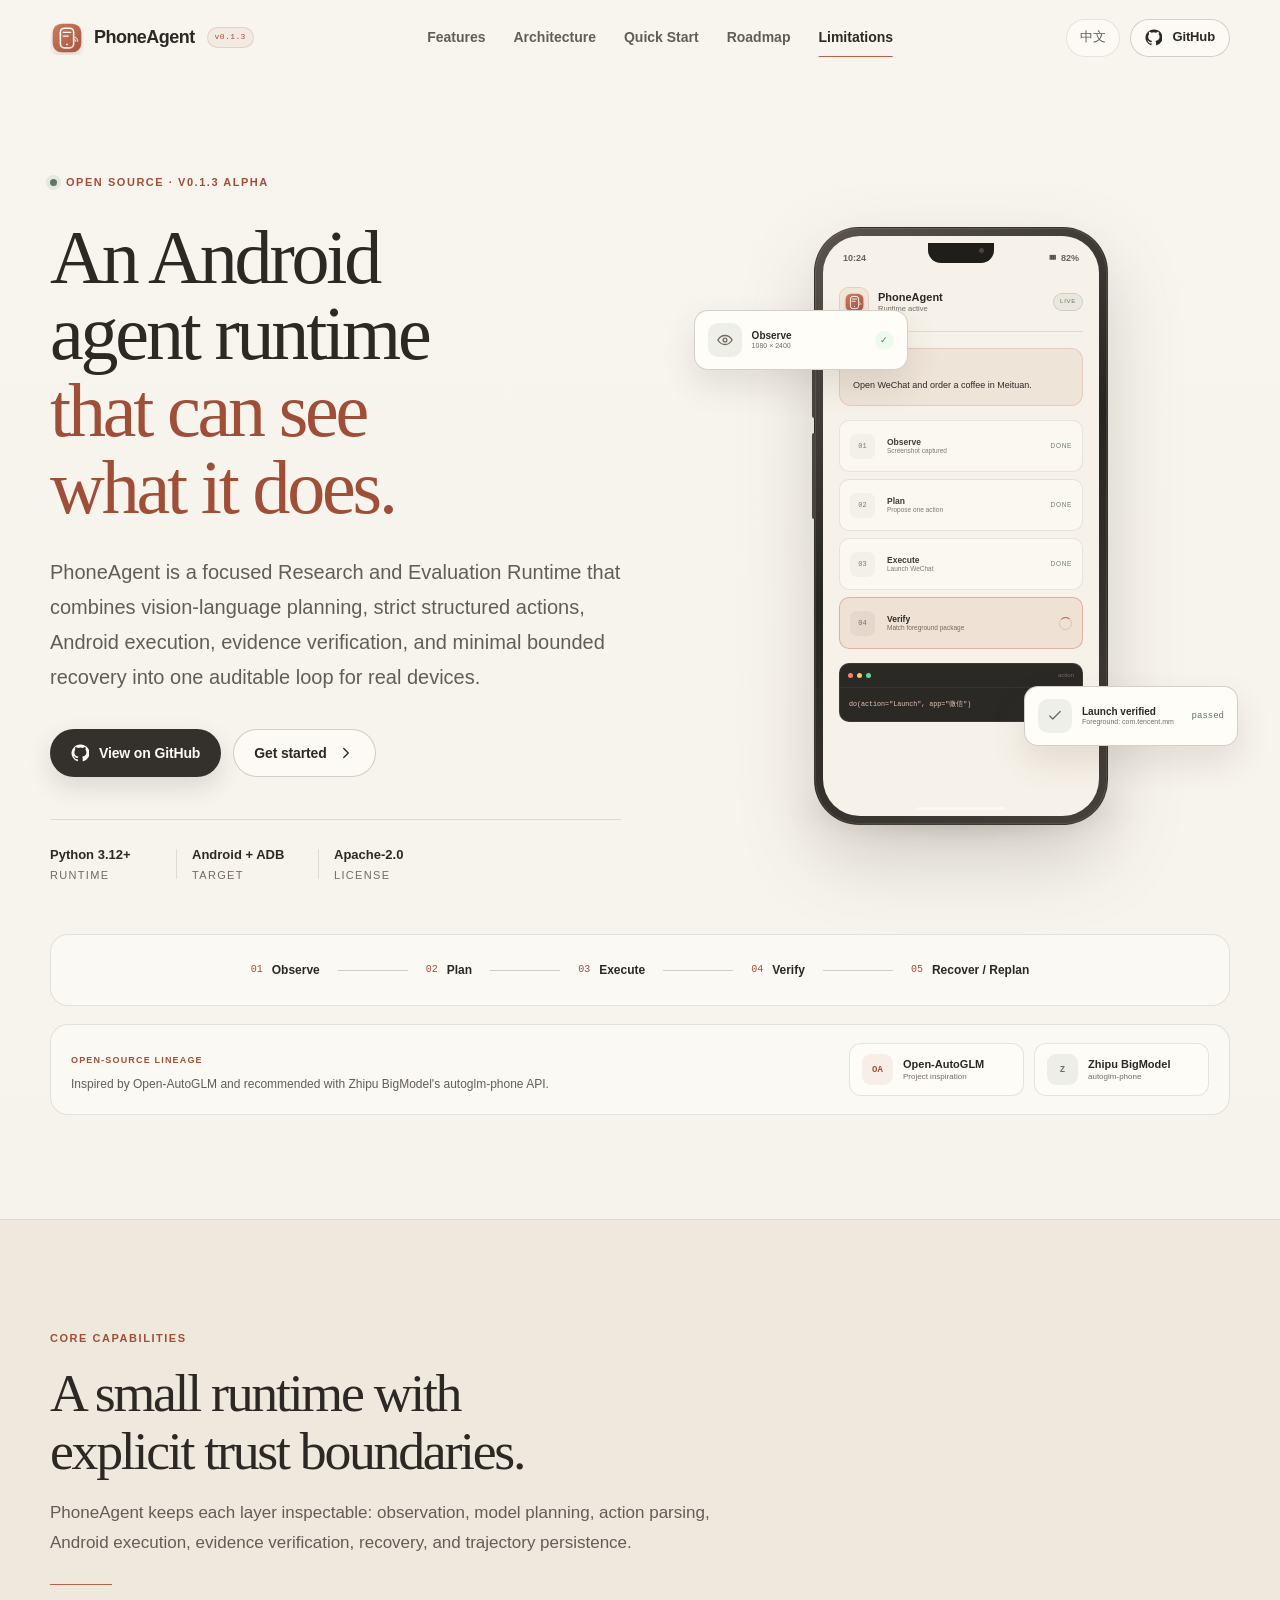
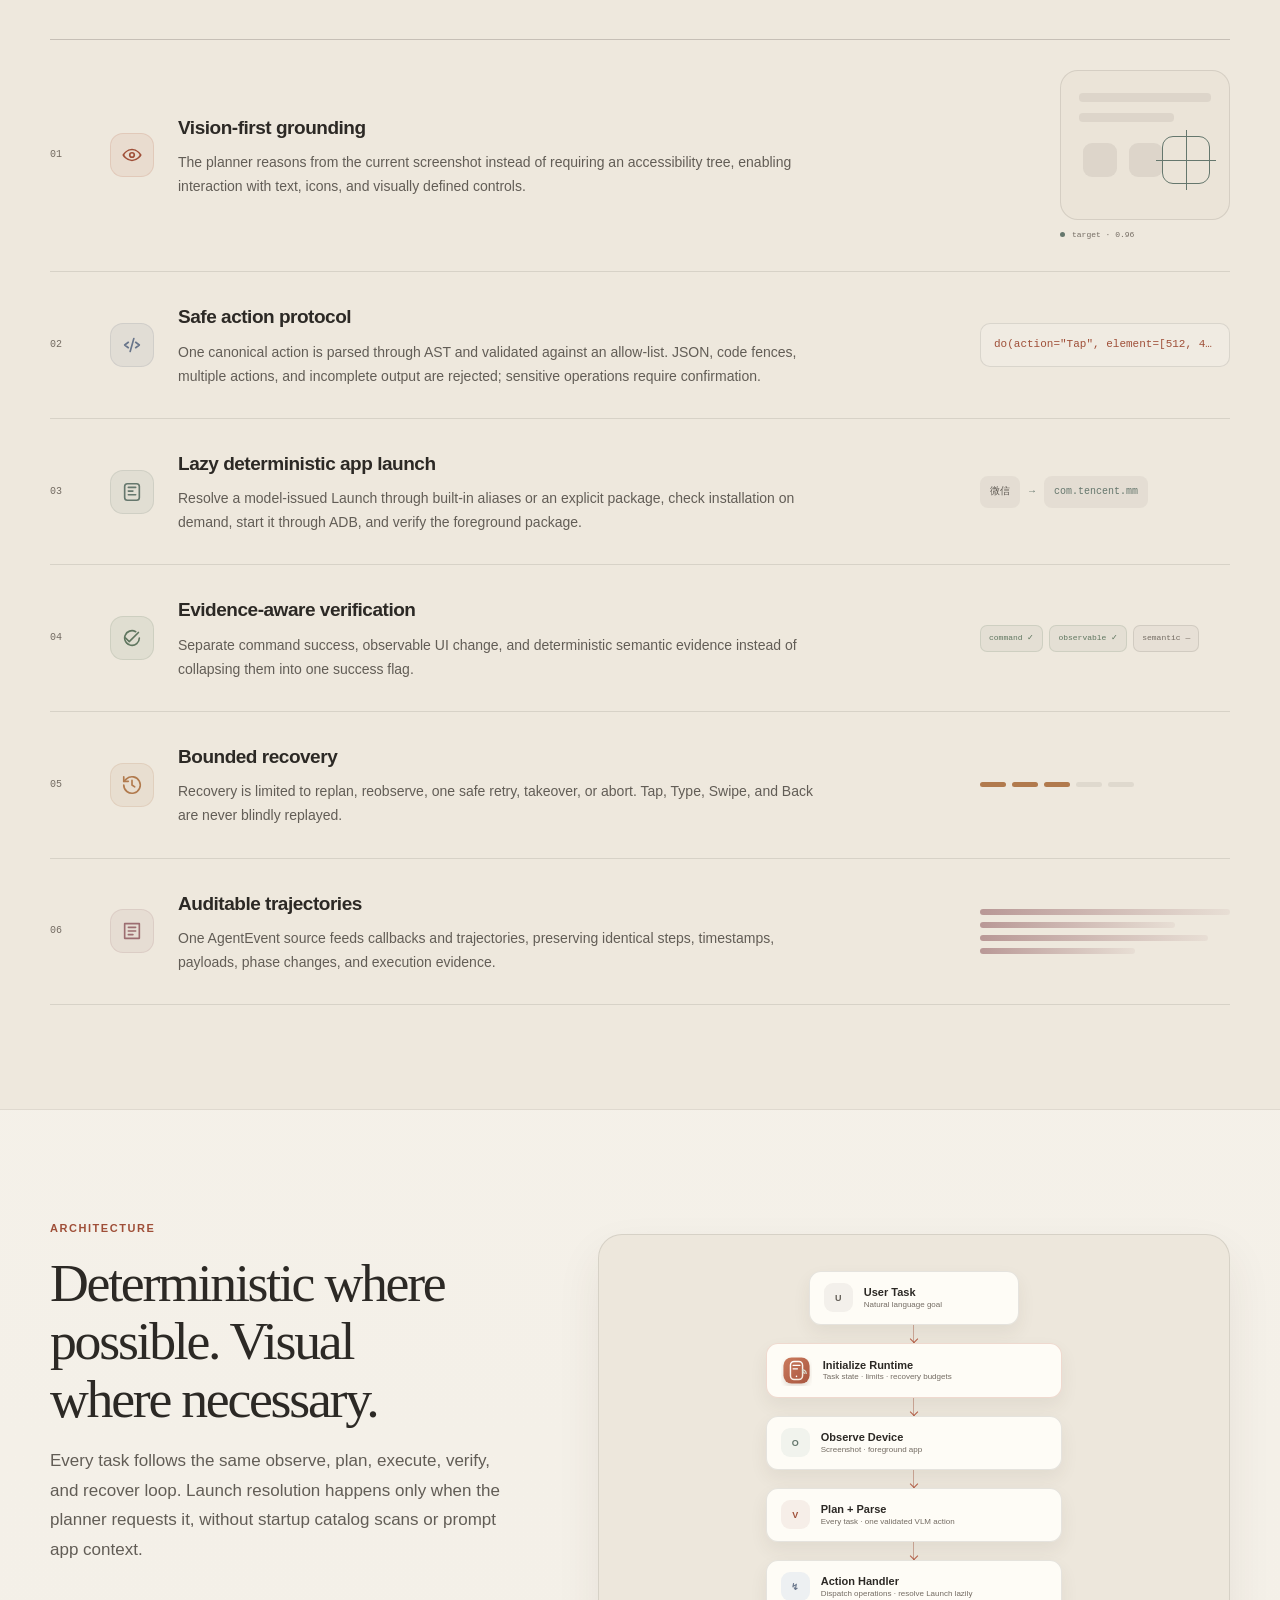
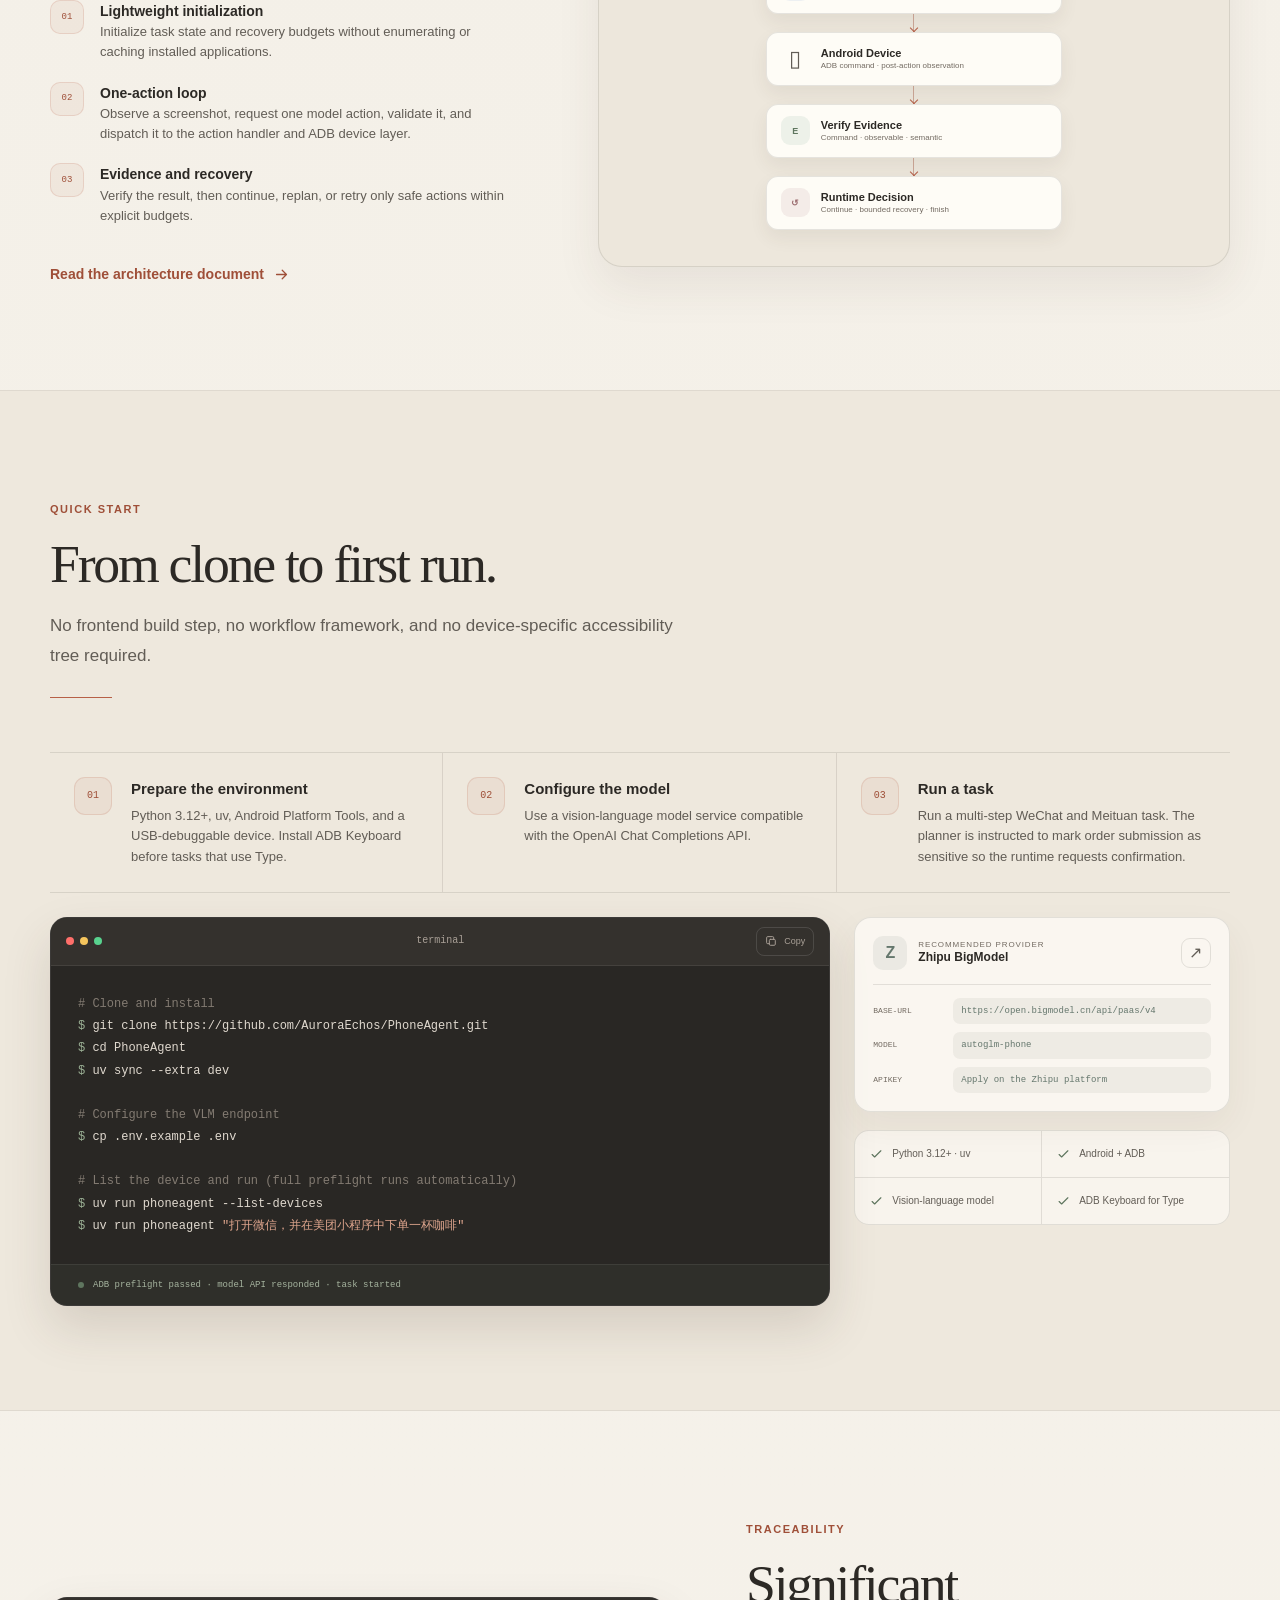
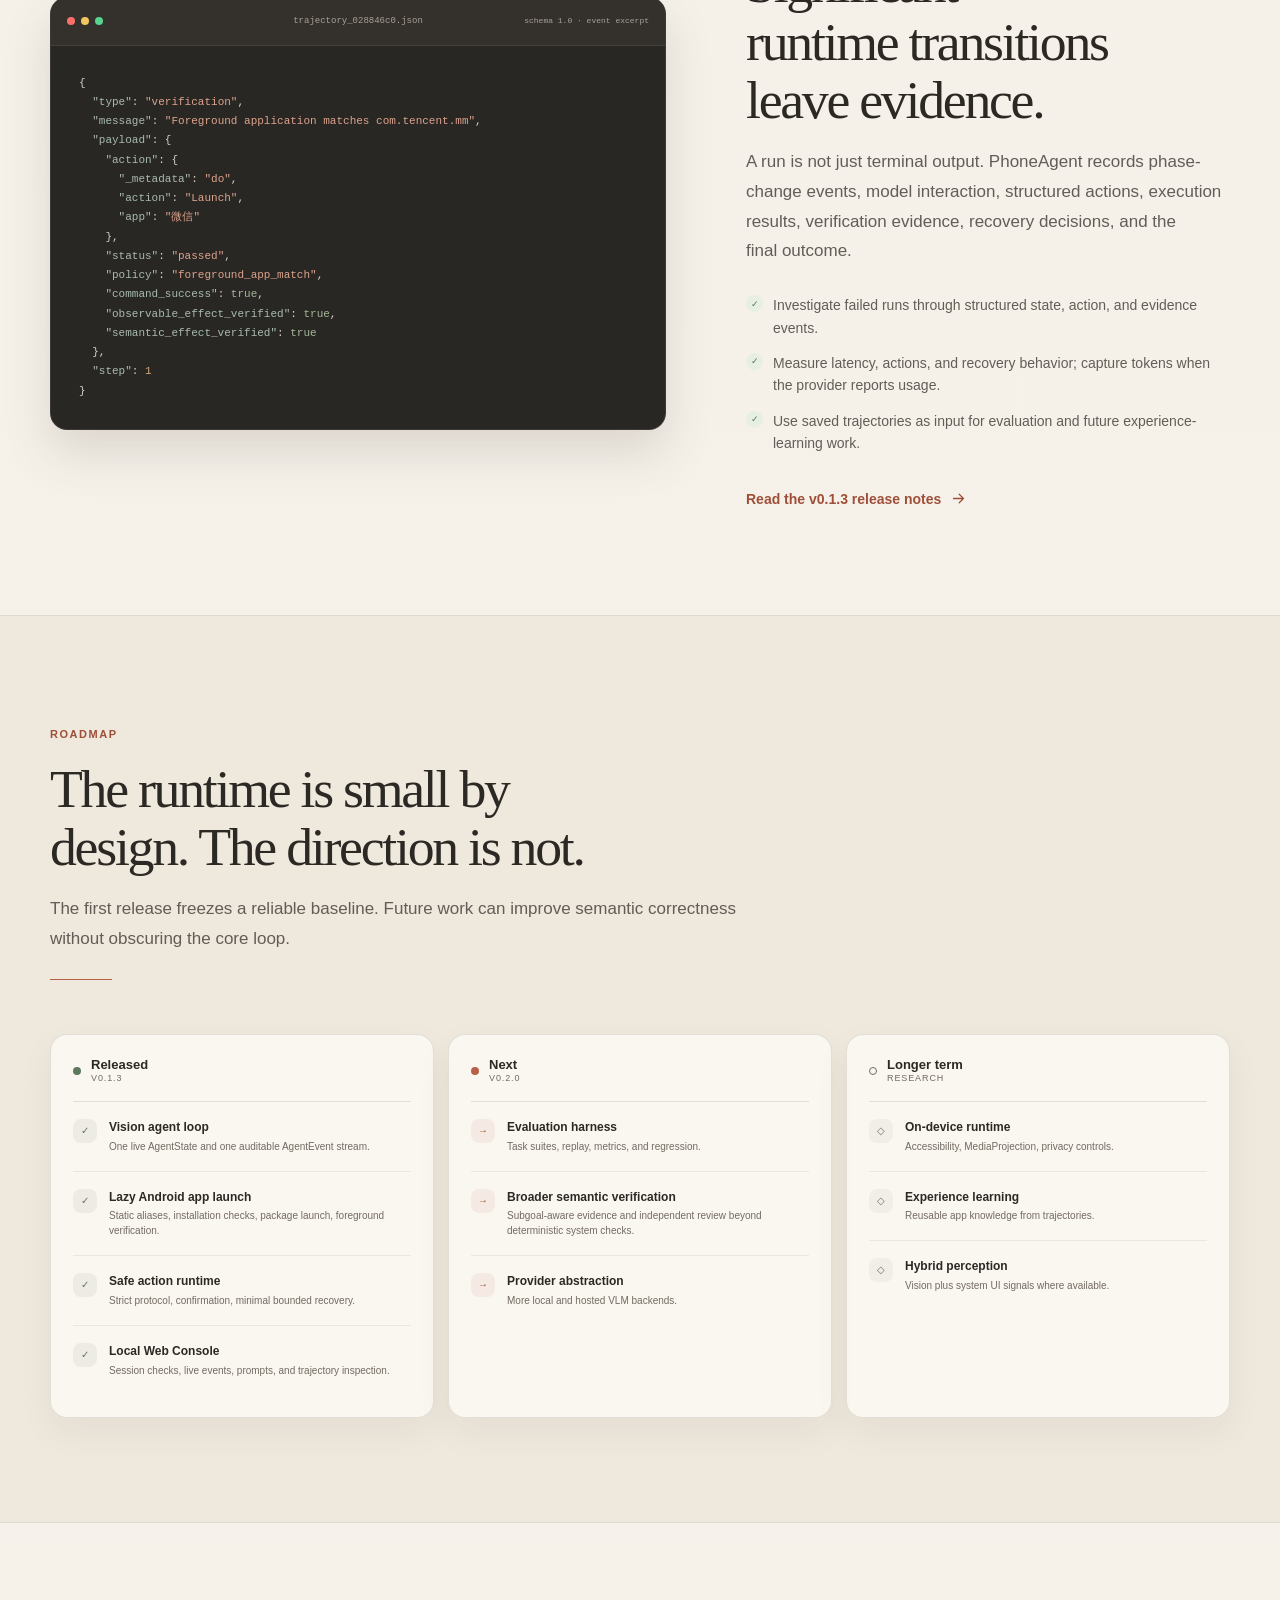
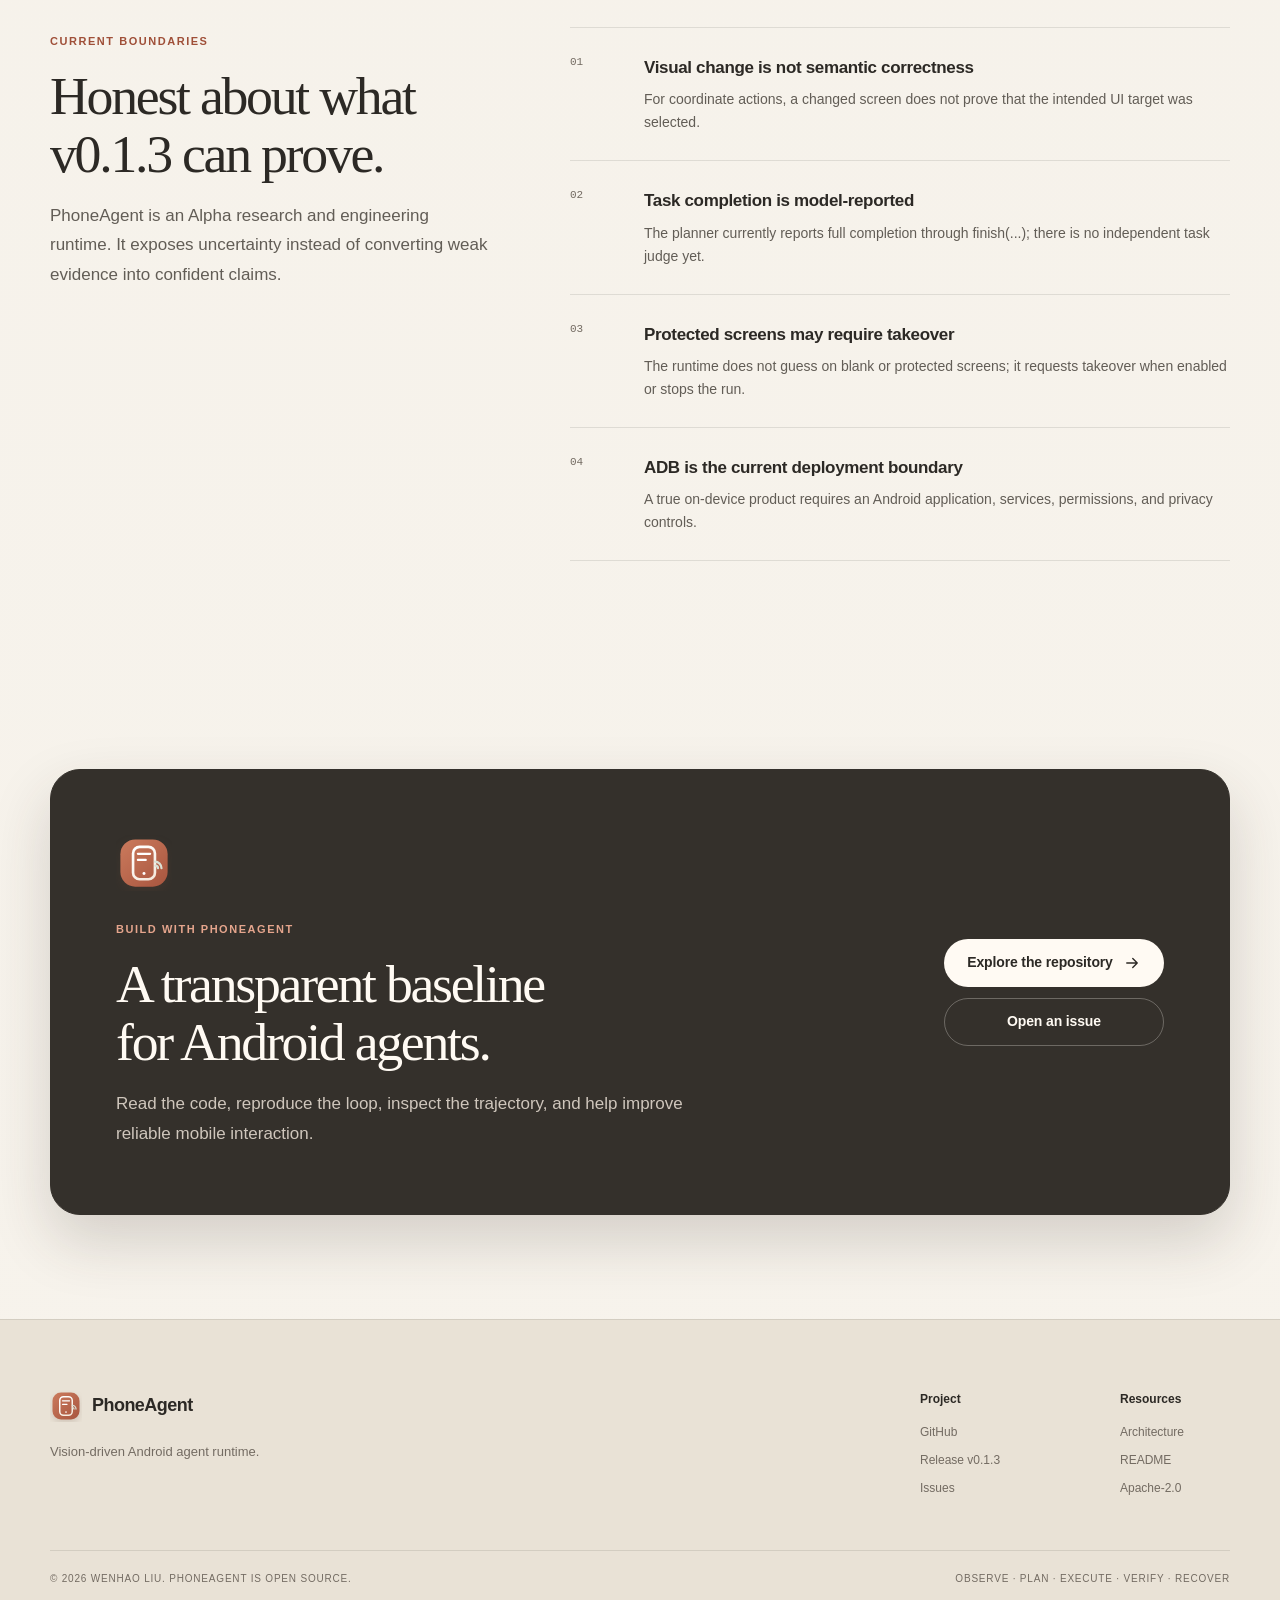
==== commit 140ec4e7: "release: prepare PhoneAgent v0.1.3" ====
--- a/docs/index.html
+++ b/docs/index.html
@@ -7,7 +7,7 @@
   <meta name="color-scheme" content="light">
 
   <title>PhoneAgent — Vision-Driven Android Agent Runtime</title>
-  <meta name="description" content="PhoneAgent is an open-source, vision-driven Android agent runtime with deterministic app routing, safe structured actions, post-action verification, bounded recovery, and auditable trajectories.">
+  <meta name="description" content="PhoneAgent is an open-source, vision-driven Android agent runtime with lazy package launch, safe structured actions, post-action verification, bounded recovery, and auditable trajectories.">
   <meta name="keywords" content="PhoneAgent, Android Agent, GUI Agent, ADB, Vision Language Model, VLM, mobile automation, open source">
   <meta name="author" content="Wenhao Liu">
   <link rel="canonical" href="https://auroraechos.github.io/PhoneAgent/">
@@ -39,7 +39,7 @@
         <img src="assets/logo.svg" alt="" width="34" height="34">
         <span>PhoneAgent</span>
       </a>
-      <span class="header-release" aria-label="Current release">v0.1.2</span>
+      <span class="header-release" aria-label="Current release">v0.1.3</span>
 
       <button class="nav-toggle" type="button" aria-expanded="false" aria-controls="site-nav" data-nav-toggle>
         <span class="sr-only">Open navigation</span>
@@ -72,7 +72,7 @@
         <div class="hero-copy reveal">
           <div class="eyebrow">
             <span class="status-dot" aria-hidden="true"></span>
-            <span data-i18n="hero.eyebrow">Open source · v0.1.2 Alpha</span>
+            <span data-i18n="hero.eyebrow">Open source · v0.1.3 Alpha</span>
           </div>
 
           <h1>
@@ -236,8 +236,8 @@
               <svg viewBox="0 0 24 24" aria-hidden="true"><rect x="4" y="3" width="16" height="18" rx="3"/><path d="M8 7h8M8 11h5M8 15h8"/></svg>
             </div>
             <div class="feature-copy">
-              <h3 data-i18n="features.resolver.title">Deterministic app routing</h3>
-              <p data-i18n="features.resolver.description">Discover Launcher activities and resolve aliases. High-confidence pure launch tasks can bypass the VLM; multi-step tasks receive app context and continue through the visual loop.</p>
+              <h3 data-i18n="features.resolver.title">Lazy deterministic app launch</h3>
+              <p data-i18n="features.resolver.description">Resolve a model-issued Launch through built-in aliases or an explicit package, check installation on demand, start it through ADB, and verify the foreground package.</p>
             </div>
             <div class="route-line feature-detail" aria-hidden="true"><span>微信</span><i>→</i><strong>com.tencent.mm</strong></div>
           </article>
@@ -286,10 +286,10 @@
         <div class="architecture-copy reveal">
           <span class="section-kicker" data-i18n="architecture.kicker">Architecture</span>
           <h2 data-i18n="architecture.title">Deterministic where possible. Visual where necessary.</h2>
-          <p data-i18n="architecture.description">Only a high-confidence pure open-app goal takes the deterministic launch shortcut. Other tasks follow the explicit observe, plan, execute, verify, and recover loop.</p>
+          <p data-i18n="architecture.description">Every task follows the same observe, plan, execute, verify, and recover loop. Launch resolution happens only when the planner requests it, without startup catalog scans or prompt app context.</p>
 
           <div class="architecture-points">
-            <div><span>01</span><p><b data-i18n="architecture.point1.title">App-aware initialization</b><small data-i18n="architecture.point1.description">Discover Launcher activities, apply aliases, and provide likely goal apps to the planner.</small></p></div>
+            <div><span>01</span><p><b data-i18n="architecture.point1.title">Lightweight initialization</b><small data-i18n="architecture.point1.description">Initialize task state and recovery budgets without enumerating or caching installed applications.</small></p></div>
             <div><span>02</span><p><b data-i18n="architecture.point2.title">One-action loop</b><small data-i18n="architecture.point2.description">Observe a screenshot, request one model action, validate it, and dispatch it to the action handler and ADB device layer.</small></p></div>
             <div><span>03</span><p><b data-i18n="architecture.point3.title">Evidence and recovery</b><small data-i18n="architecture.point3.description">Verify the result, then continue, replan, or retry only safe actions within explicit budgets.</small></p></div>
           </div>
@@ -311,7 +311,7 @@
 
             <div class="flow-node flow-node-runtime">
               <img src="assets/logo.svg" alt="">
-              <div><b>Initialize + App Catalog</b><small>State · aliases · likely goal apps</small></div>
+              <div><b>Initialize Runtime</b><small>Task state · limits · recovery budgets</small></div>
             </div>
 
             <div class="flow-link" aria-hidden="true"></div>
@@ -321,23 +321,18 @@
               <div><b>Observe Device</b><small>Screenshot · foreground app</small></div>
             </div>
 
-            <div class="flow-shortcut">
-              <span>Pure launch</span>
-              <small>Resolved package → Action Handler · skips VLM</small>
-            </div>
-
             <div class="flow-link" aria-hidden="true"></div>
 
             <div class="flow-node flow-node-planner">
               <span class="flow-icon flow-icon-planner">V</span>
-              <div><b>Plan + Parse</b><small>General tasks · one validated VLM action</small></div>
+              <div><b>Plan + Parse</b><small>Every task · one validated VLM action</small></div>
             </div>
 
             <div class="flow-link" aria-hidden="true"></div>
 
             <div class="flow-node flow-node-executor">
               <span class="flow-icon flow-icon-executor">↯</span>
-              <div><b>Action Handler</b><small>Dispatch validated device operations</small></div>
+              <div><b>Action Handler</b><small>Dispatch operations · resolve Launch lazily</small></div>
             </div>
 
             <div class="flow-link" aria-hidden="true"></div>
@@ -465,7 +460,7 @@
             <li data-i18n="trajectory.item2">Measure latency, actions, and recovery behavior; capture tokens when the provider reports usage.</li>
             <li data-i18n="trajectory.item3">Use saved trajectories as input for evaluation and future experience-learning work.</li>
           </ul>
-          <a class="text-link" data-link="release" href="#" target="_blank" rel="noreferrer"><span data-i18n="trajectory.release">Read the v0.1.2 release notes</span><svg aria-hidden="true" viewBox="0 0 24 24"><path d="M5 12h14M13 6l6 6-6 6"/></svg></a>
+          <a class="text-link" data-link="release" href="#" target="_blank" rel="noreferrer"><span data-i18n="trajectory.release">Read the v0.1.3 release notes</span><svg aria-hidden="true" viewBox="0 0 24 24"><path d="M5 12h14M13 6l6 6-6 6"/></svg></a>
         </div>
       </div>
     </section>
@@ -480,9 +475,9 @@
 
         <div class="roadmap-board reveal reveal-delay-1">
           <div class="roadmap-column complete" data-spotlight>
-            <div class="roadmap-column-head"><span></span><div><b data-i18n="roadmap.complete">Released</b><small>v0.1.2</small></div></div>
+            <div class="roadmap-column-head"><span></span><div><b data-i18n="roadmap.complete">Released</b><small>v0.1.3</small></div></div>
             <div class="roadmap-card"><span>✓</span><p><b data-i18n="roadmap.item1.title">Vision agent loop</b><small data-i18n="roadmap.item1.description">One live AgentState and one auditable AgentEvent stream.</small></p></div>
-            <div class="roadmap-card"><span>✓</span><p><b data-i18n="roadmap.item2.title">Android app resolver</b><small data-i18n="roadmap.item2.description">Discovery, aliases, package launch.</small></p></div>
+            <div class="roadmap-card"><span>✓</span><p><b data-i18n="roadmap.item2.title">Lazy Android app launch</b><small data-i18n="roadmap.item2.description">Static aliases, installation checks, package launch, foreground verification.</small></p></div>
             <div class="roadmap-card"><span>✓</span><p><b data-i18n="roadmap.item3.title">Safe action runtime</b><small data-i18n="roadmap.item3.description">Strict protocol, confirmation, minimal bounded recovery.</small></p></div>
             <div class="roadmap-card"><span>✓</span><p><b data-i18n="roadmap.web.title">Local Web Console</b><small data-i18n="roadmap.web.description">Session checks, live events, prompts, and trajectory inspection.</small></p></div>
           </div>
@@ -508,7 +503,7 @@
       <div class="container limitations-grid">
         <div class="limitations-heading reveal">
           <span class="section-kicker" data-i18n="limitations.kicker">Current boundaries</span>
-          <h2 data-i18n="limitations.title">Honest about what v0.1.2 can prove.</h2>
+          <h2 data-i18n="limitations.title">Honest about what v0.1.3 can prove.</h2>
           <p data-i18n="limitations.description">PhoneAgent is an Alpha research and engineering runtime. It exposes uncertainty instead of converting weak evidence into confident claims.</p>
         </div>
 
@@ -545,7 +540,7 @@
         <p data-i18n="footer.description">Vision-driven Android agent runtime.</p>
       </div>
       <div class="footer-links">
-        <div><b data-i18n="footer.project">Project</b><a data-link="github" href="#" target="_blank" rel="noreferrer">GitHub</a><a data-link="release" href="#" target="_blank" rel="noreferrer">Release v0.1.2</a><a data-link="issues" href="#" target="_blank" rel="noreferrer">Issues</a></div>
+        <div><b data-i18n="footer.project">Project</b><a data-link="github" href="#" target="_blank" rel="noreferrer">GitHub</a><a data-link="release" href="#" target="_blank" rel="noreferrer">Release v0.1.3</a><a data-link="issues" href="#" target="_blank" rel="noreferrer">Issues</a></div>
         <div><b data-i18n="footer.resources">Resources</b><a href="ARCHITECTURE.md" target="_blank" rel="noreferrer">Architecture</a><a data-link="readme" href="#" target="_blank" rel="noreferrer">README</a><a data-link="license" href="#" target="_blank" rel="noreferrer">Apache-2.0</a></div>
       </div>
     </div>
--- a/docs/style.css
+++ b/docs/style.css
@@ -1432,27 +1432,6 @@
 }
 .architecture-flow-sequential .flow-node-user { width: 210px; }
 .architecture-flow-sequential .flow-link { height: 18px; }
-.flow-shortcut {
-  width: min(100%, 296px);
-  margin: 7px auto 0;
-  padding: 7px 10px;
-  border: 1px dashed rgba(159, 79, 56, .28);
-  border-radius: 9px;
-  background: rgba(255, 253, 248, .48);
-  color: var(--text-muted);
-  font-size: 8px;
-  line-height: 1.4;
-  text-align: center;
-}
-.flow-shortcut span {
-  margin-right: 6px;
-  color: var(--violet-bright);
-  font-weight: 700;
-  text-transform: uppercase;
-  letter-spacing: .06em;
-}
-.flow-shortcut small { font-size: inherit; }
-
 .flow-link {
   position: relative;
   z-index: 1;
@@ -1784,7 +1763,6 @@
   .architecture-flow-sequential .flow-node { width: min(100%, 250px); }
   .architecture-flow-sequential .flow-node-user { width: 205px; }
   .architecture-flow-sequential .flow-link { height: 15px; }
-  .flow-shortcut { width: min(100%, 250px); }
   .flow-node-user { width: 205px; }
   .flow-node-runtime,
   .flow-node-executor { width: 230px; }
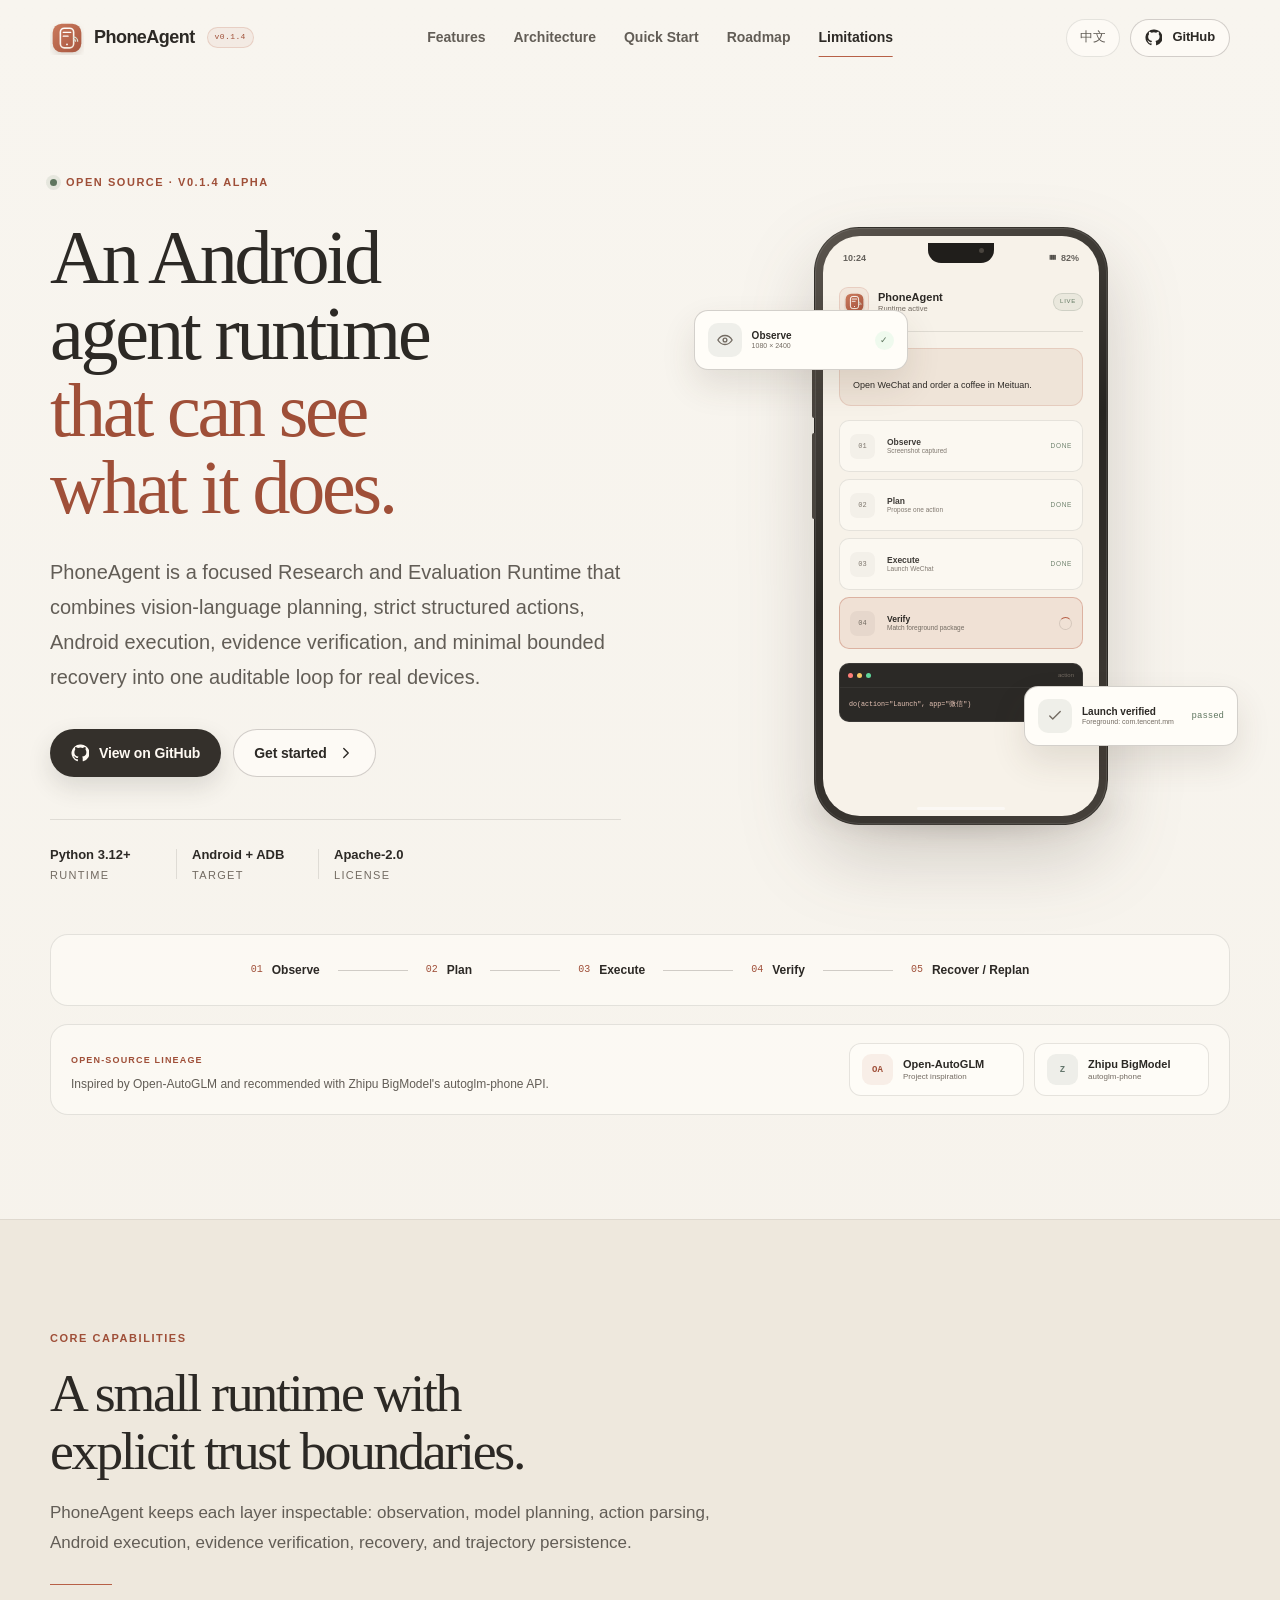
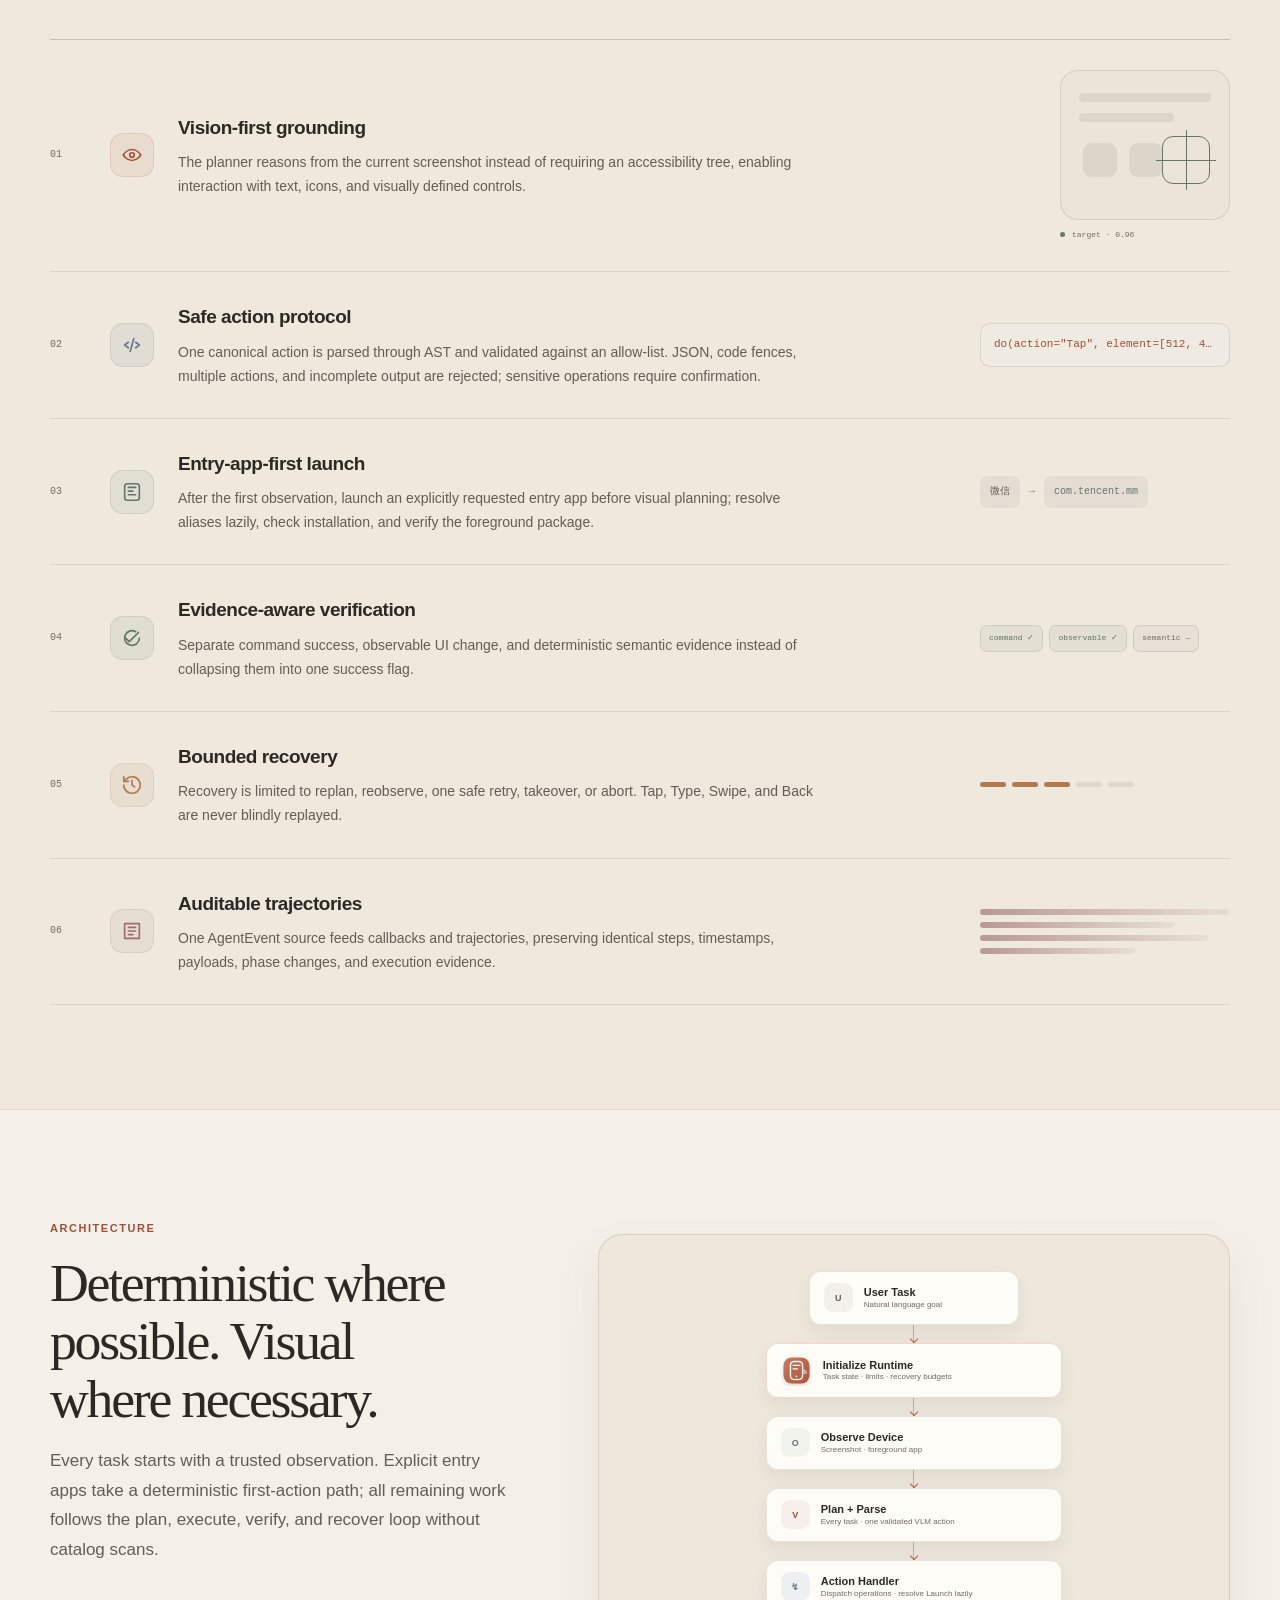
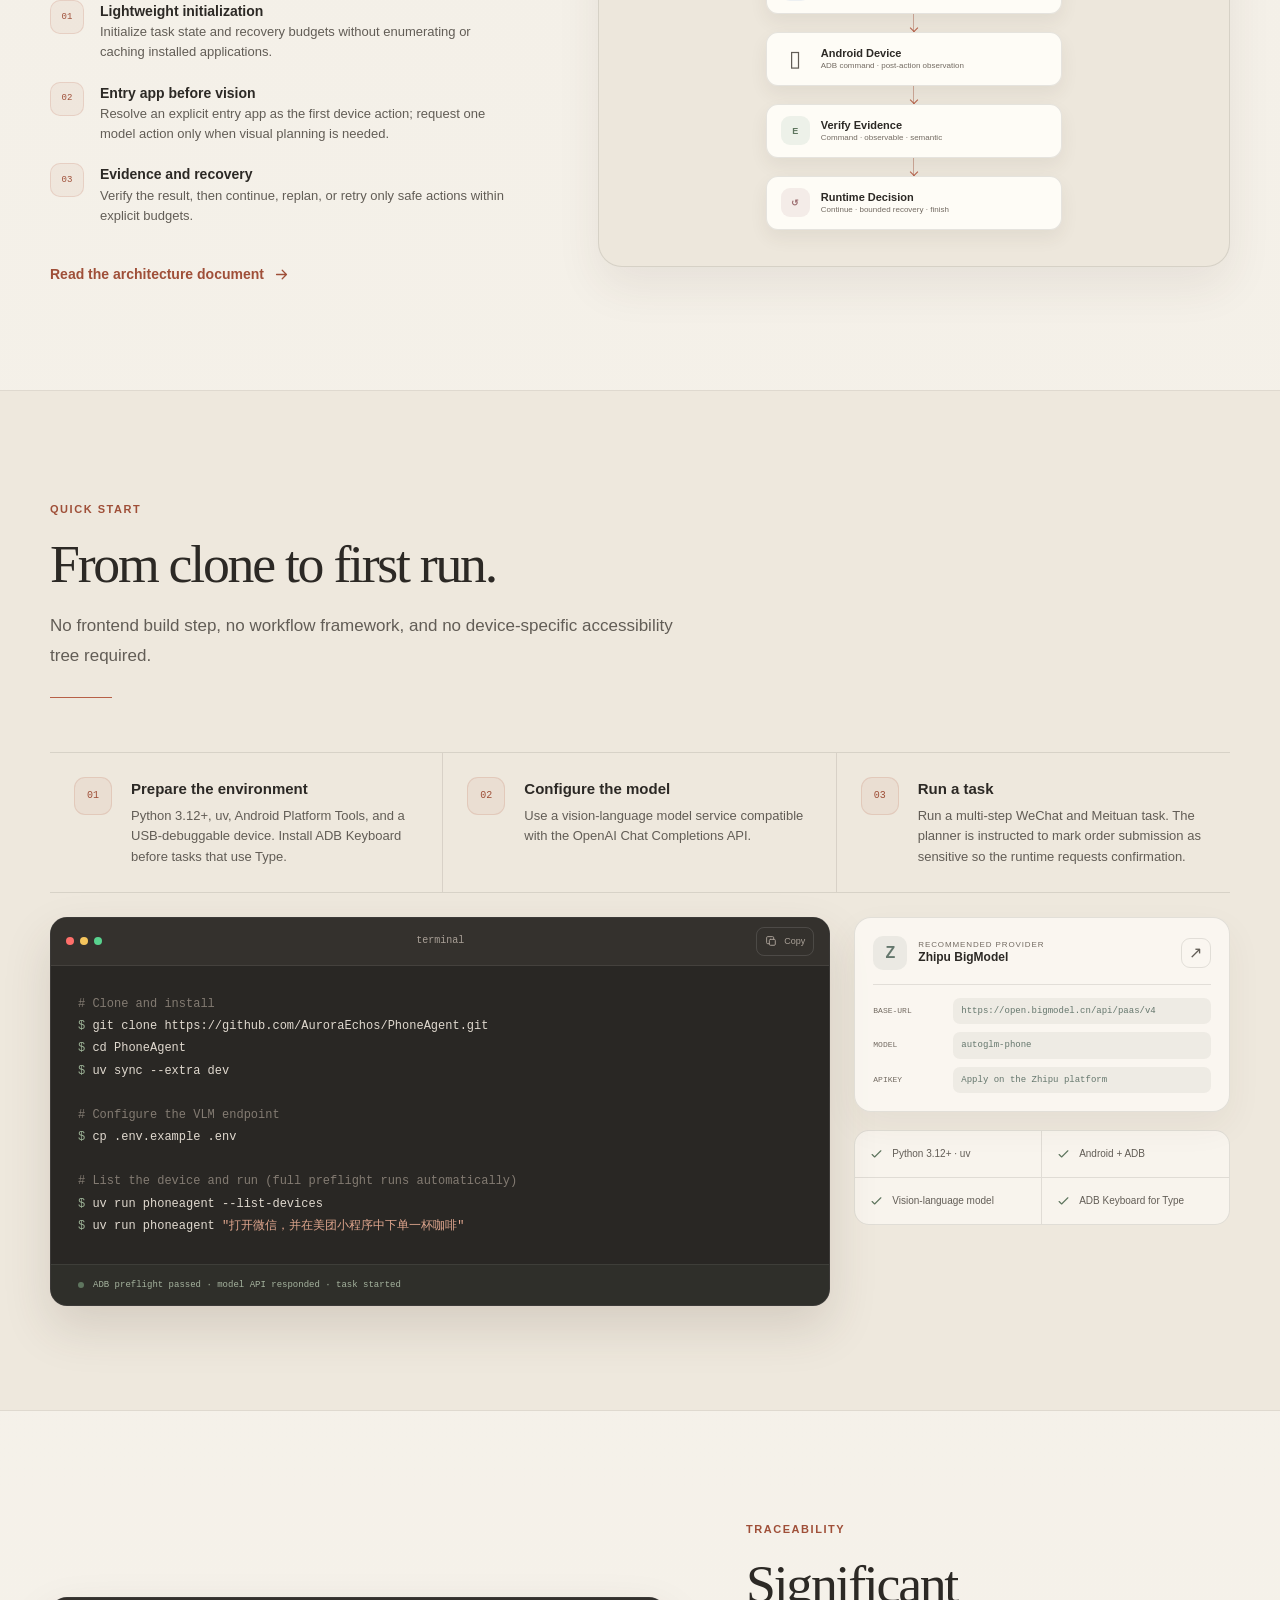
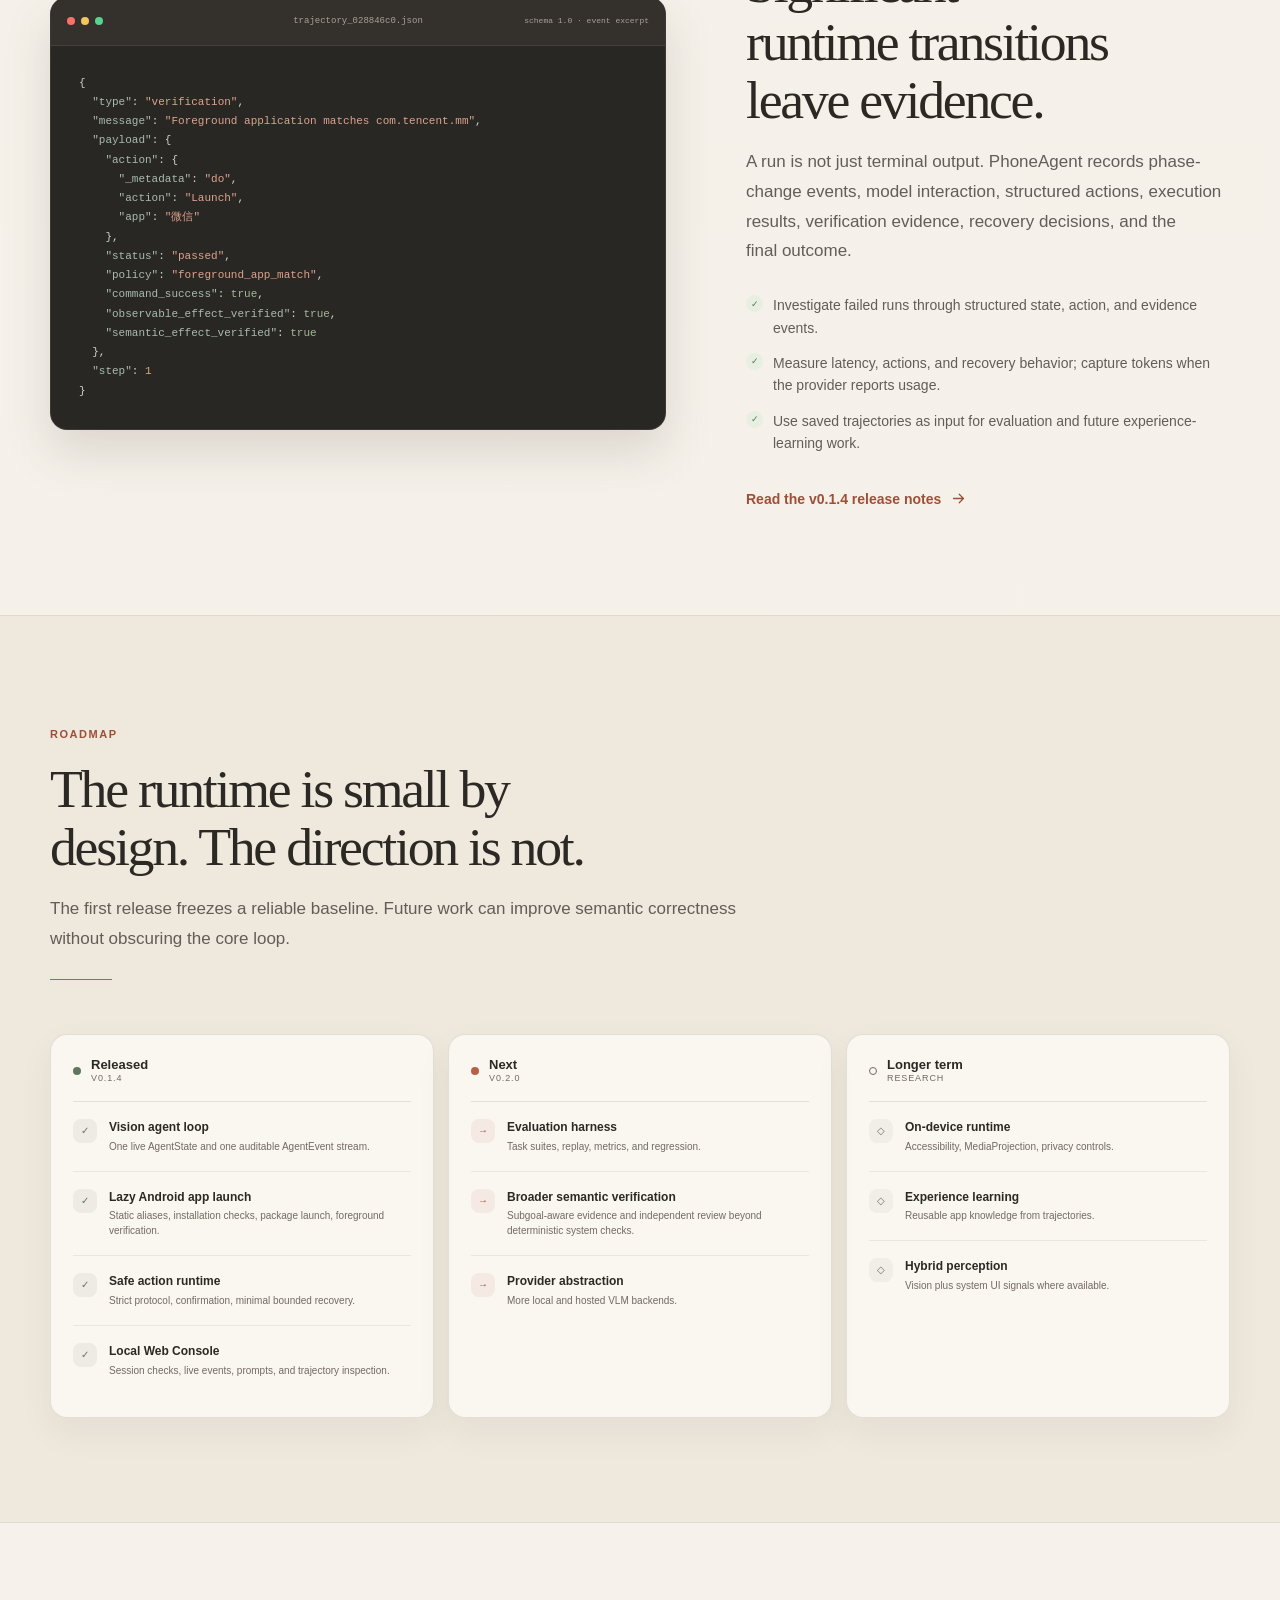
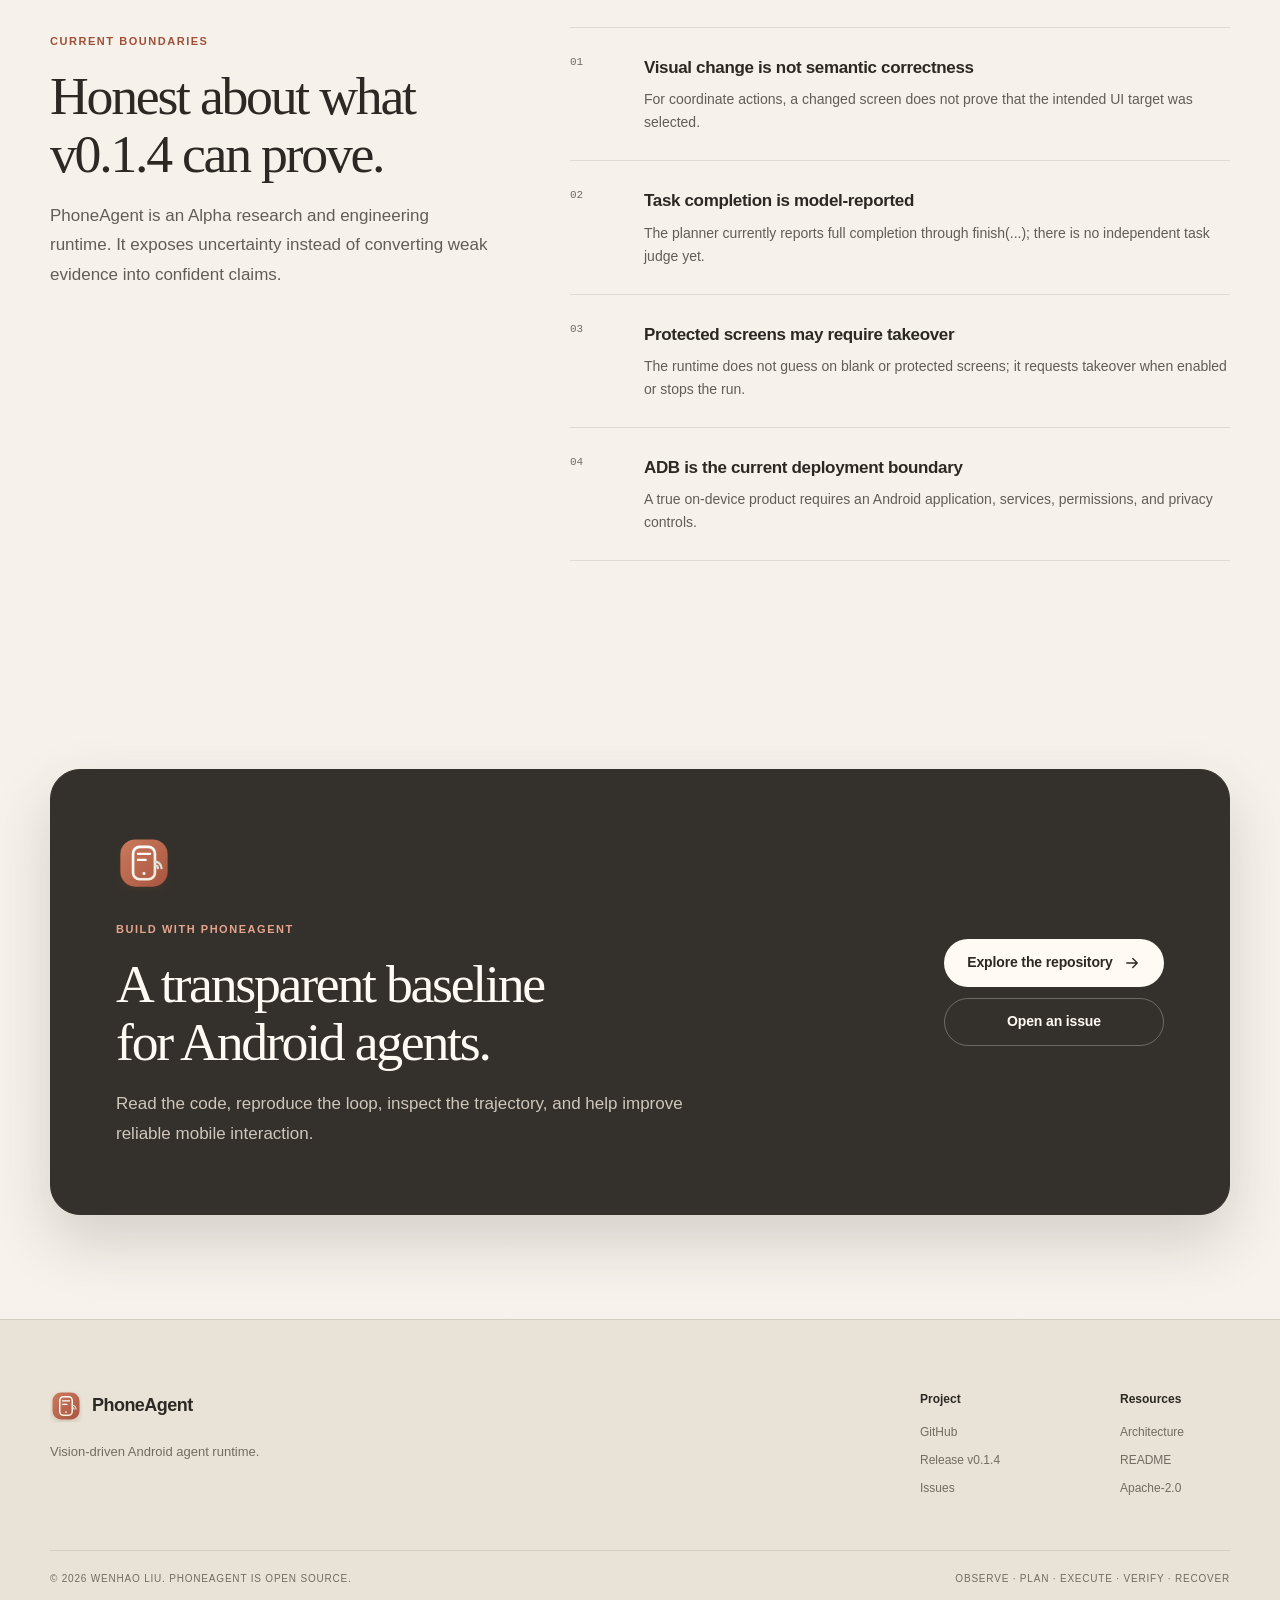
==== commit b76f5364: "release: prepare PhoneAgent v0.1.4" ====
--- a/docs/index.html
+++ b/docs/index.html
@@ -39,7 +39,7 @@
         <img src="assets/logo.svg" alt="" width="34" height="34">
         <span>PhoneAgent</span>
       </a>
-      <span class="header-release" aria-label="Current release">v0.1.3</span>
+      <span class="header-release" aria-label="Current release">v0.1.4</span>
 
       <button class="nav-toggle" type="button" aria-expanded="false" aria-controls="site-nav" data-nav-toggle>
         <span class="sr-only">Open navigation</span>
@@ -72,7 +72,7 @@
         <div class="hero-copy reveal">
           <div class="eyebrow">
             <span class="status-dot" aria-hidden="true"></span>
-            <span data-i18n="hero.eyebrow">Open source · v0.1.3 Alpha</span>
+            <span data-i18n="hero.eyebrow">Open source · v0.1.4 Alpha</span>
           </div>
 
           <h1>
@@ -236,8 +236,8 @@
               <svg viewBox="0 0 24 24" aria-hidden="true"><rect x="4" y="3" width="16" height="18" rx="3"/><path d="M8 7h8M8 11h5M8 15h8"/></svg>
             </div>
             <div class="feature-copy">
-              <h3 data-i18n="features.resolver.title">Lazy deterministic app launch</h3>
-              <p data-i18n="features.resolver.description">Resolve a model-issued Launch through built-in aliases or an explicit package, check installation on demand, start it through ADB, and verify the foreground package.</p>
+              <h3 data-i18n="features.resolver.title">Entry-app-first launch</h3>
+              <p data-i18n="features.resolver.description">After the first observation, launch an explicitly requested entry app before visual planning; resolve aliases lazily, check installation, and verify the foreground package.</p>
             </div>
             <div class="route-line feature-detail" aria-hidden="true"><span>微信</span><i>→</i><strong>com.tencent.mm</strong></div>
           </article>
@@ -286,11 +286,11 @@
         <div class="architecture-copy reveal">
           <span class="section-kicker" data-i18n="architecture.kicker">Architecture</span>
           <h2 data-i18n="architecture.title">Deterministic where possible. Visual where necessary.</h2>
-          <p data-i18n="architecture.description">Every task follows the same observe, plan, execute, verify, and recover loop. Launch resolution happens only when the planner requests it, without startup catalog scans or prompt app context.</p>
+          <p data-i18n="architecture.description">Every task starts with a trusted observation. Explicit entry apps take a deterministic first-action path; all remaining work follows the plan, execute, verify, and recover loop without catalog scans.</p>
 
           <div class="architecture-points">
             <div><span>01</span><p><b data-i18n="architecture.point1.title">Lightweight initialization</b><small data-i18n="architecture.point1.description">Initialize task state and recovery budgets without enumerating or caching installed applications.</small></p></div>
-            <div><span>02</span><p><b data-i18n="architecture.point2.title">One-action loop</b><small data-i18n="architecture.point2.description">Observe a screenshot, request one model action, validate it, and dispatch it to the action handler and ADB device layer.</small></p></div>
+            <div><span>02</span><p><b data-i18n="architecture.point2.title">Entry app before vision</b><small data-i18n="architecture.point2.description">Resolve an explicit entry app as the first device action; request one model action only when visual planning is needed.</small></p></div>
             <div><span>03</span><p><b data-i18n="architecture.point3.title">Evidence and recovery</b><small data-i18n="architecture.point3.description">Verify the result, then continue, replan, or retry only safe actions within explicit budgets.</small></p></div>
           </div>
 
@@ -460,7 +460,7 @@
             <li data-i18n="trajectory.item2">Measure latency, actions, and recovery behavior; capture tokens when the provider reports usage.</li>
             <li data-i18n="trajectory.item3">Use saved trajectories as input for evaluation and future experience-learning work.</li>
           </ul>
-          <a class="text-link" data-link="release" href="#" target="_blank" rel="noreferrer"><span data-i18n="trajectory.release">Read the v0.1.3 release notes</span><svg aria-hidden="true" viewBox="0 0 24 24"><path d="M5 12h14M13 6l6 6-6 6"/></svg></a>
+          <a class="text-link" data-link="release" href="#" target="_blank" rel="noreferrer"><span data-i18n="trajectory.release">Read the v0.1.4 release notes</span><svg aria-hidden="true" viewBox="0 0 24 24"><path d="M5 12h14M13 6l6 6-6 6"/></svg></a>
         </div>
       </div>
     </section>
@@ -475,7 +475,7 @@
 
         <div class="roadmap-board reveal reveal-delay-1">
           <div class="roadmap-column complete" data-spotlight>
-            <div class="roadmap-column-head"><span></span><div><b data-i18n="roadmap.complete">Released</b><small>v0.1.3</small></div></div>
+            <div class="roadmap-column-head"><span></span><div><b data-i18n="roadmap.complete">Released</b><small>v0.1.4</small></div></div>
             <div class="roadmap-card"><span>✓</span><p><b data-i18n="roadmap.item1.title">Vision agent loop</b><small data-i18n="roadmap.item1.description">One live AgentState and one auditable AgentEvent stream.</small></p></div>
             <div class="roadmap-card"><span>✓</span><p><b data-i18n="roadmap.item2.title">Lazy Android app launch</b><small data-i18n="roadmap.item2.description">Static aliases, installation checks, package launch, foreground verification.</small></p></div>
             <div class="roadmap-card"><span>✓</span><p><b data-i18n="roadmap.item3.title">Safe action runtime</b><small data-i18n="roadmap.item3.description">Strict protocol, confirmation, minimal bounded recovery.</small></p></div>
@@ -503,7 +503,7 @@
       <div class="container limitations-grid">
         <div class="limitations-heading reveal">
           <span class="section-kicker" data-i18n="limitations.kicker">Current boundaries</span>
-          <h2 data-i18n="limitations.title">Honest about what v0.1.3 can prove.</h2>
+          <h2 data-i18n="limitations.title">Honest about what v0.1.4 can prove.</h2>
           <p data-i18n="limitations.description">PhoneAgent is an Alpha research and engineering runtime. It exposes uncertainty instead of converting weak evidence into confident claims.</p>
         </div>
 
@@ -540,7 +540,7 @@
         <p data-i18n="footer.description">Vision-driven Android agent runtime.</p>
       </div>
       <div class="footer-links">
-        <div><b data-i18n="footer.project">Project</b><a data-link="github" href="#" target="_blank" rel="noreferrer">GitHub</a><a data-link="release" href="#" target="_blank" rel="noreferrer">Release v0.1.3</a><a data-link="issues" href="#" target="_blank" rel="noreferrer">Issues</a></div>
+        <div><b data-i18n="footer.project">Project</b><a data-link="github" href="#" target="_blank" rel="noreferrer">GitHub</a><a data-link="release" href="#" target="_blank" rel="noreferrer">Release v0.1.4</a><a data-link="issues" href="#" target="_blank" rel="noreferrer">Issues</a></div>
         <div><b data-i18n="footer.resources">Resources</b><a href="ARCHITECTURE.md" target="_blank" rel="noreferrer">Architecture</a><a data-link="readme" href="#" target="_blank" rel="noreferrer">README</a><a data-link="license" href="#" target="_blank" rel="noreferrer">Apache-2.0</a></div>
       </div>
     </div>
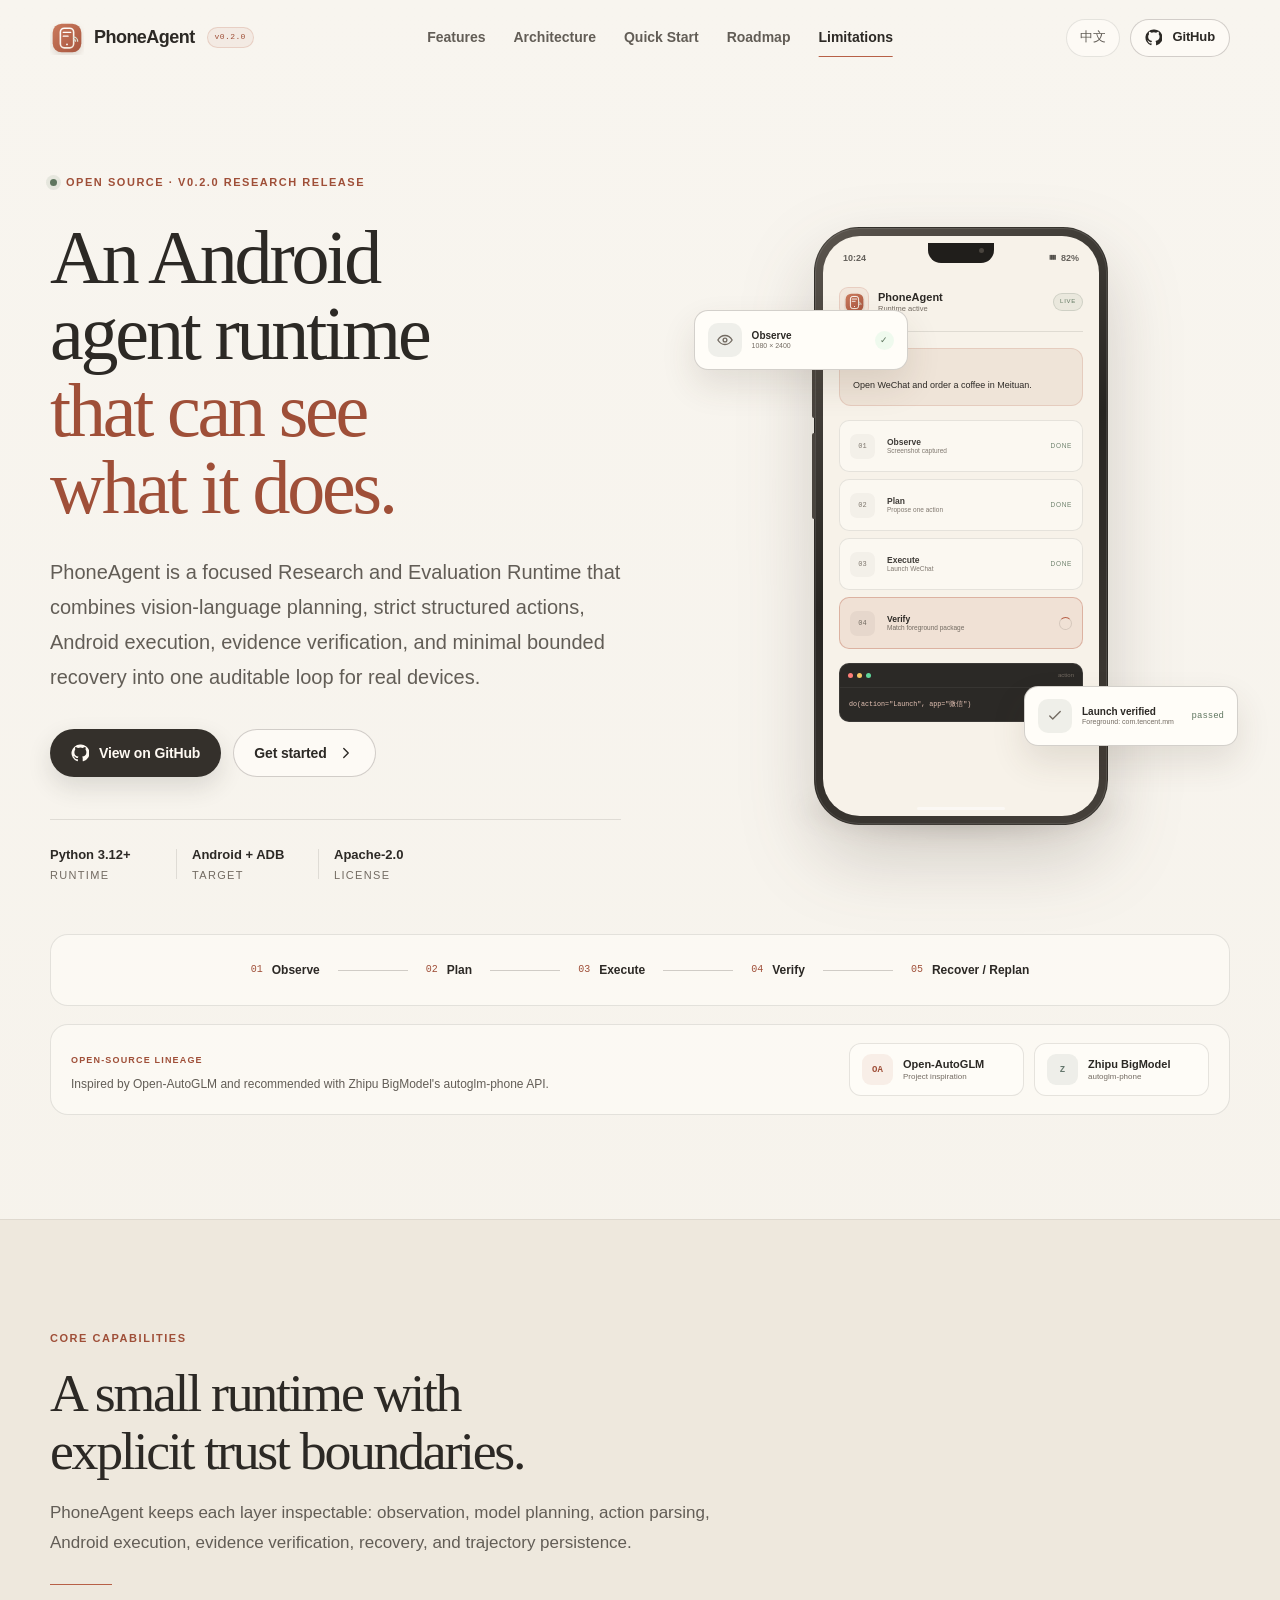
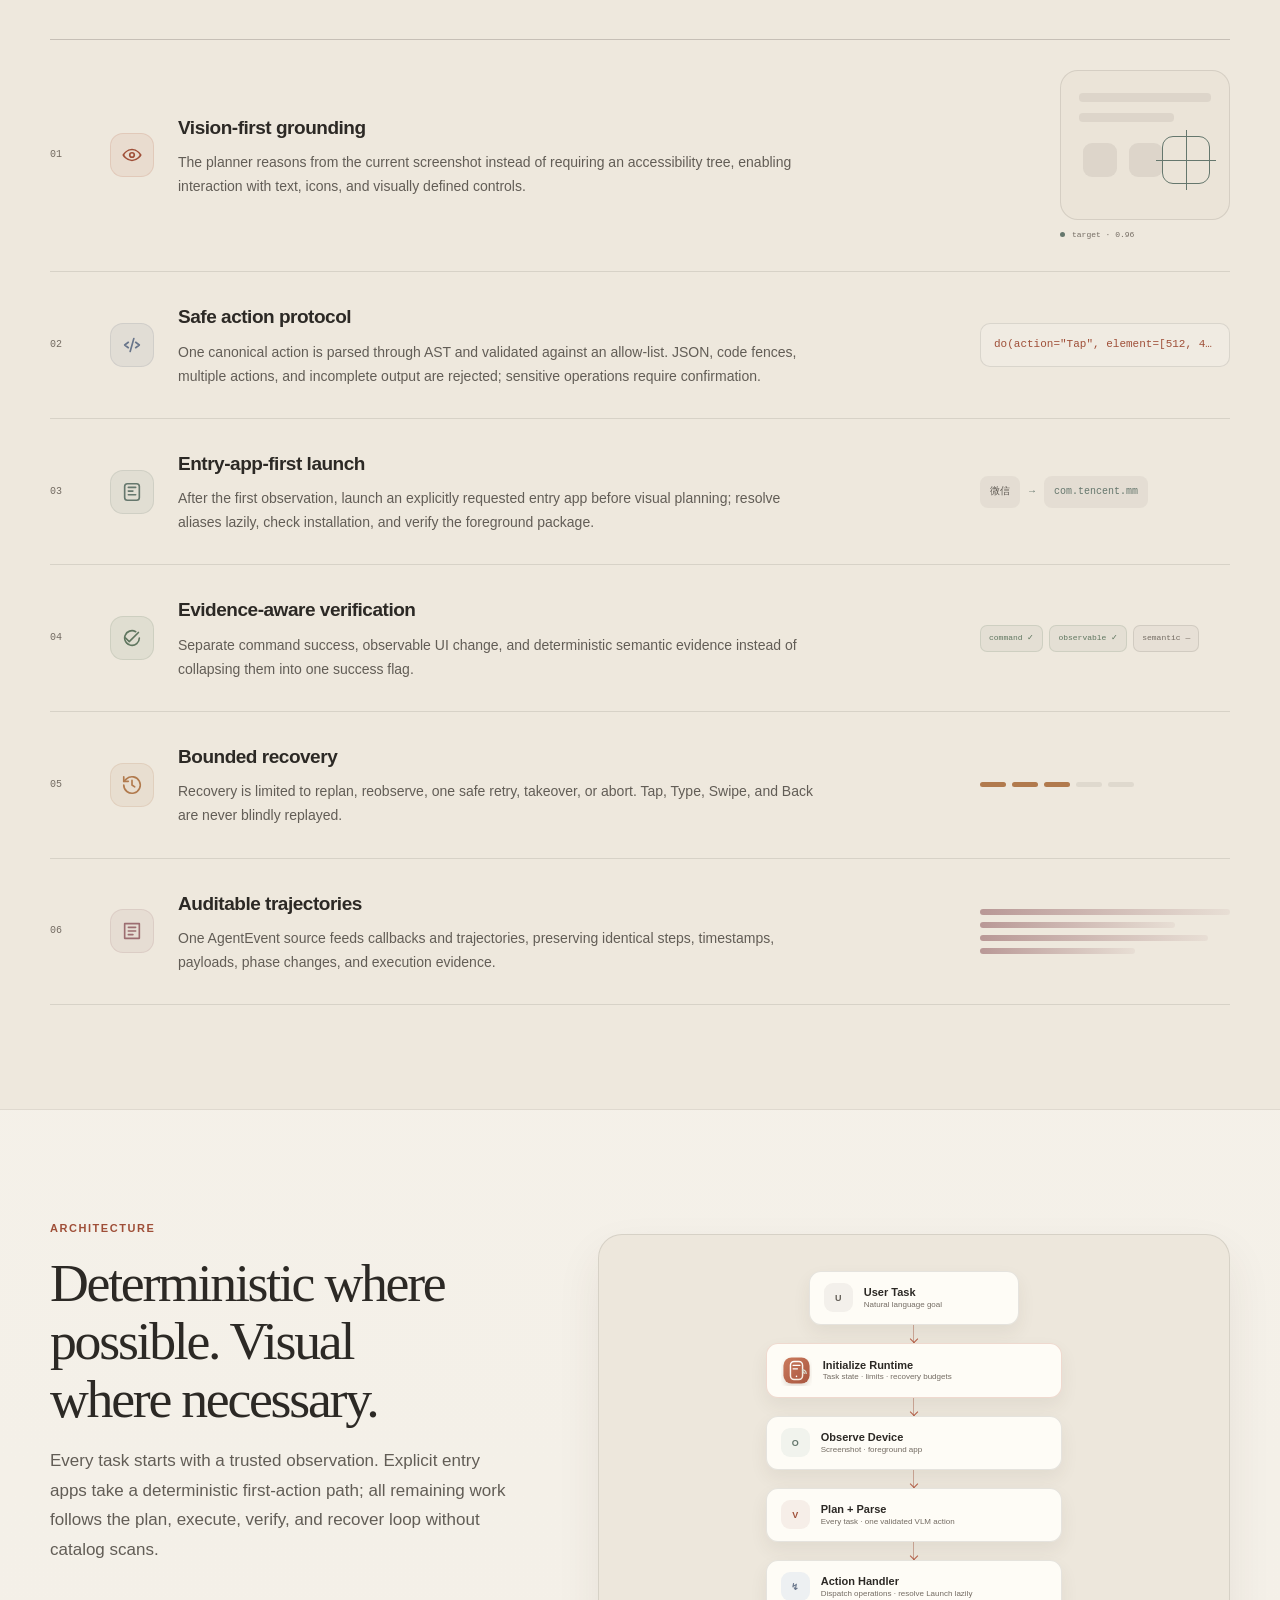
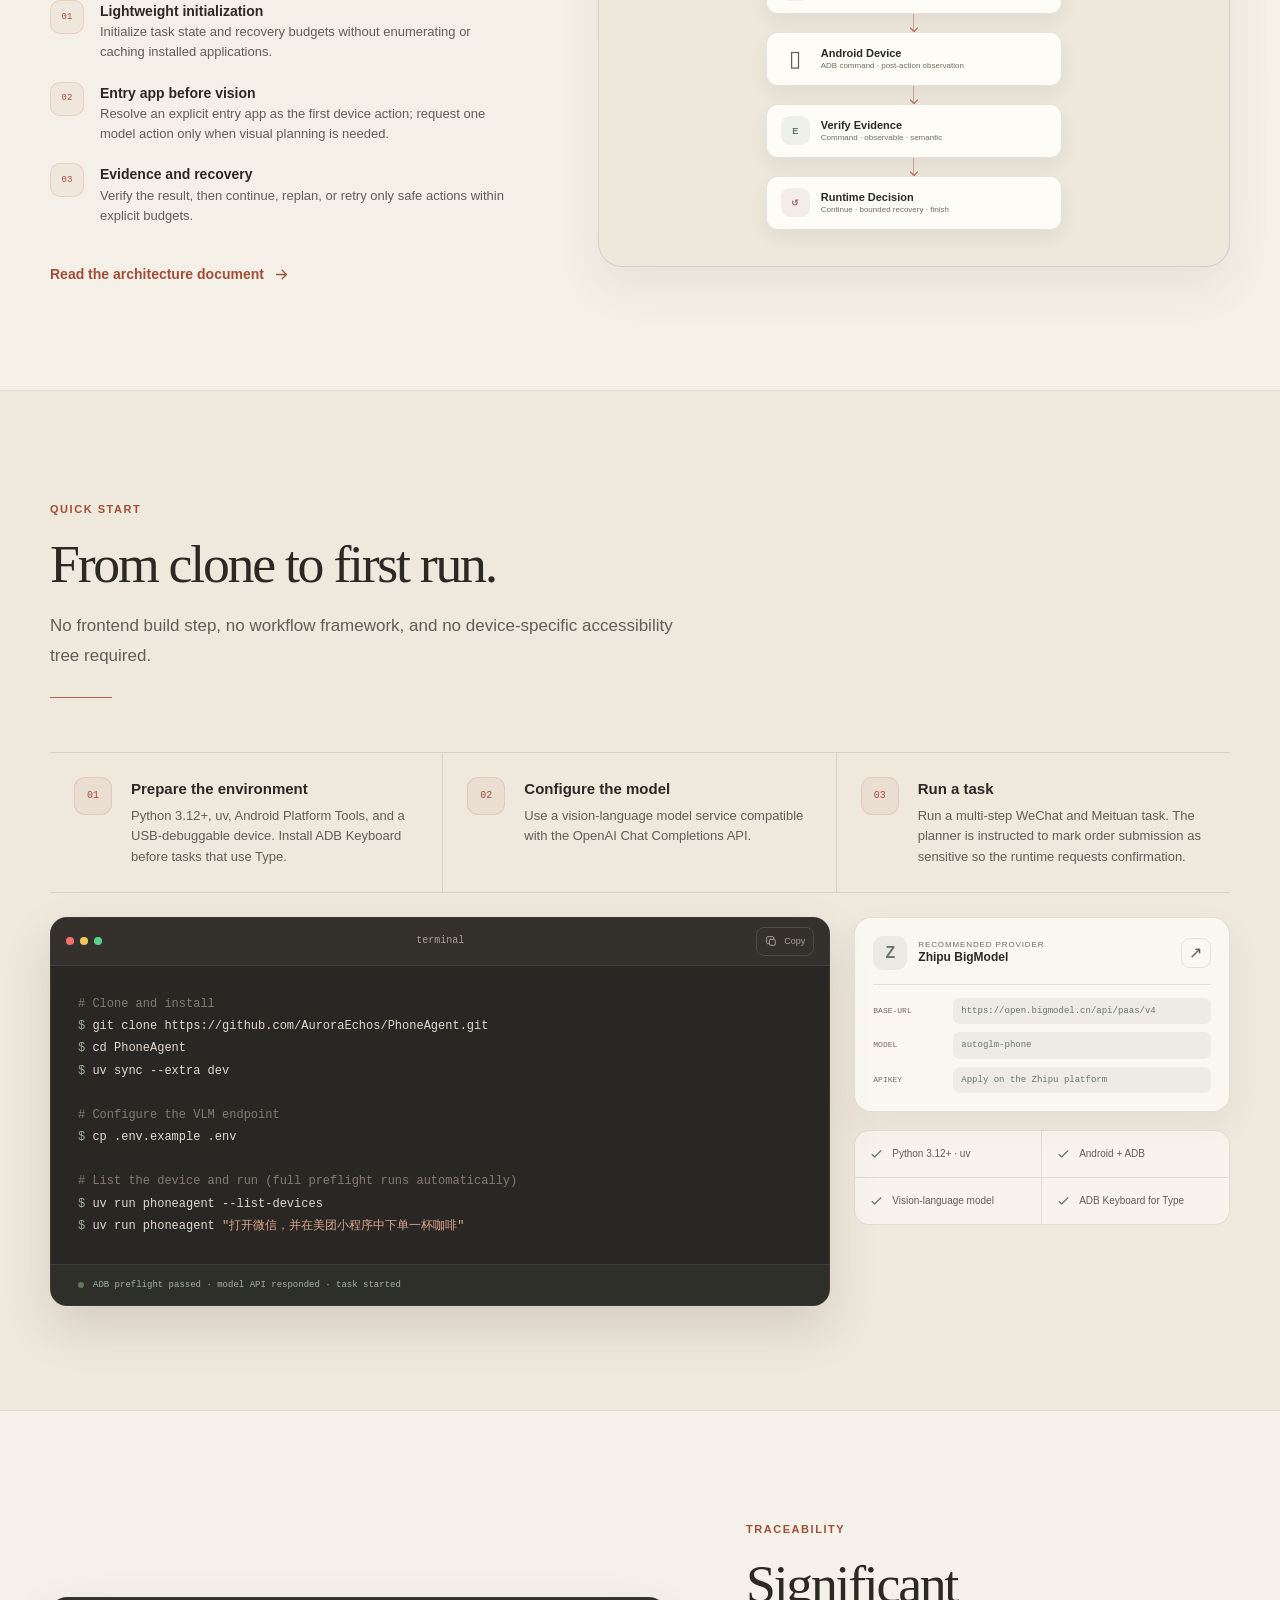
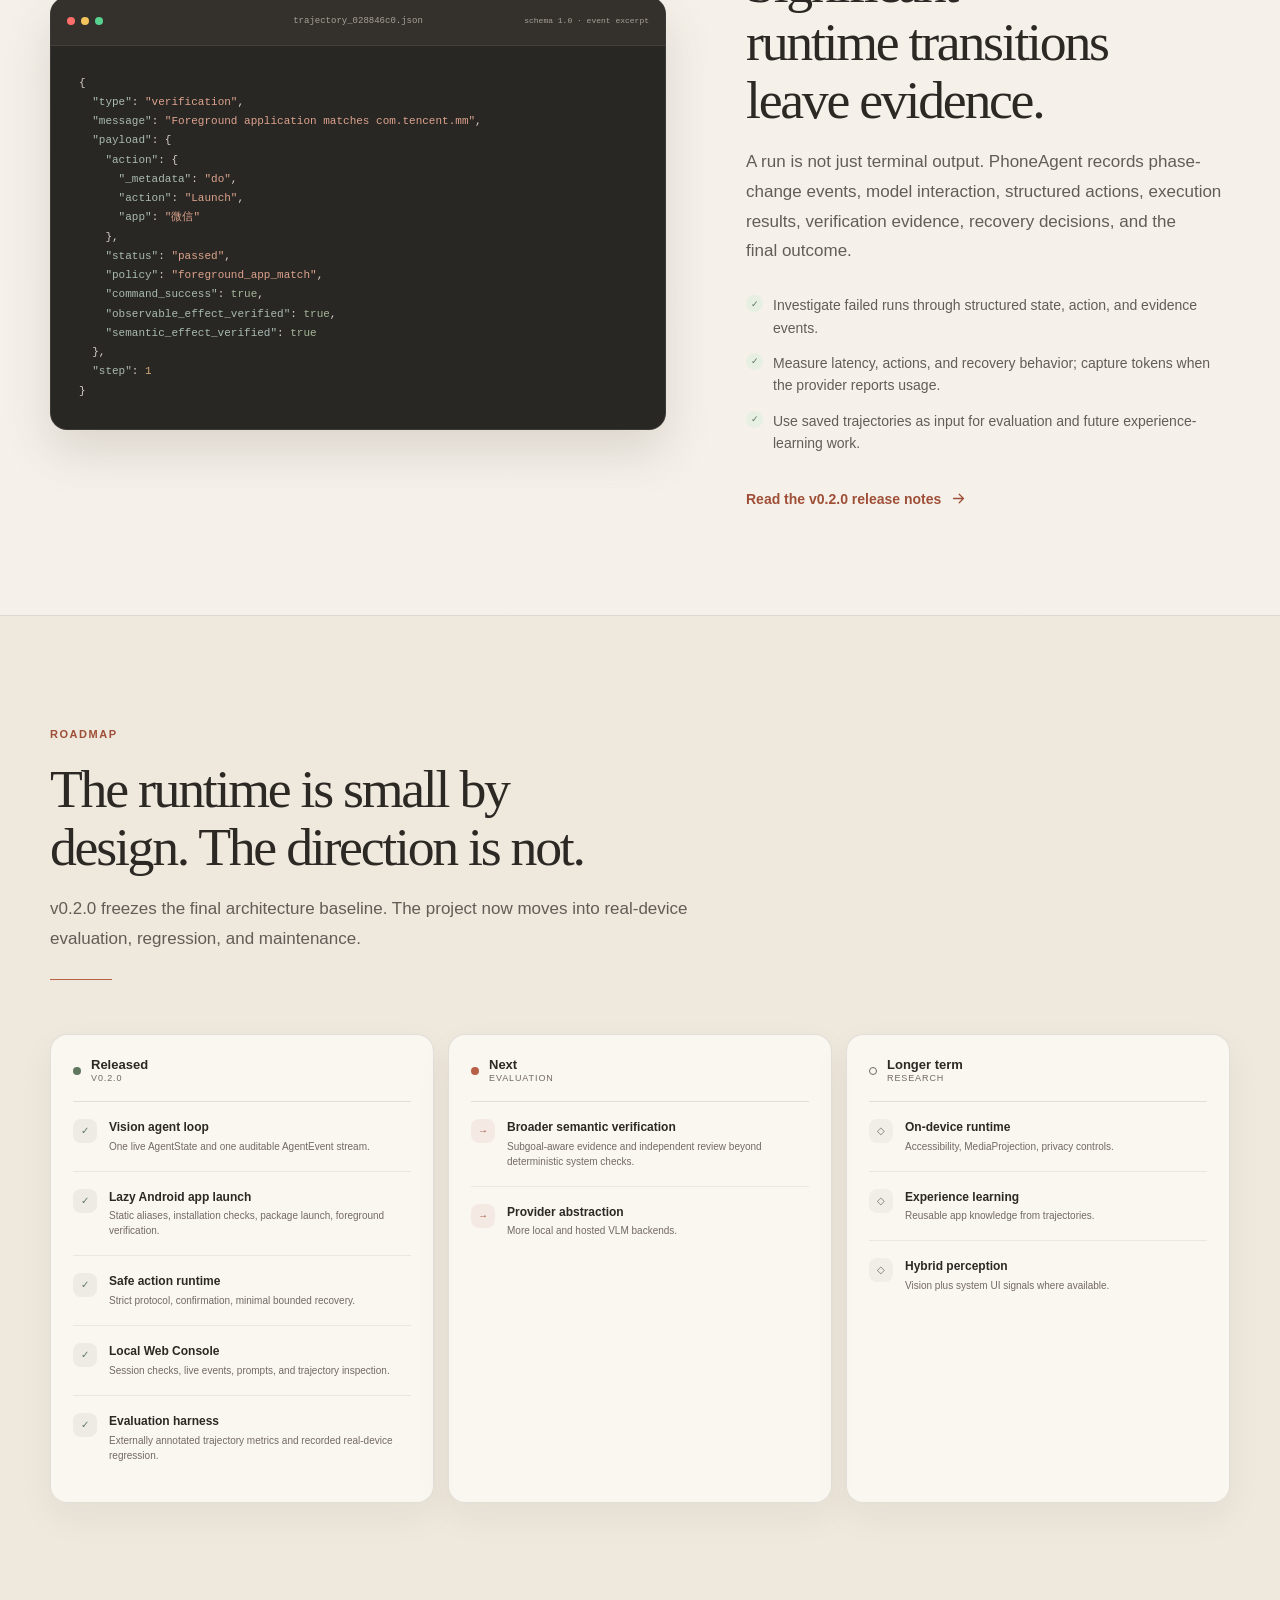
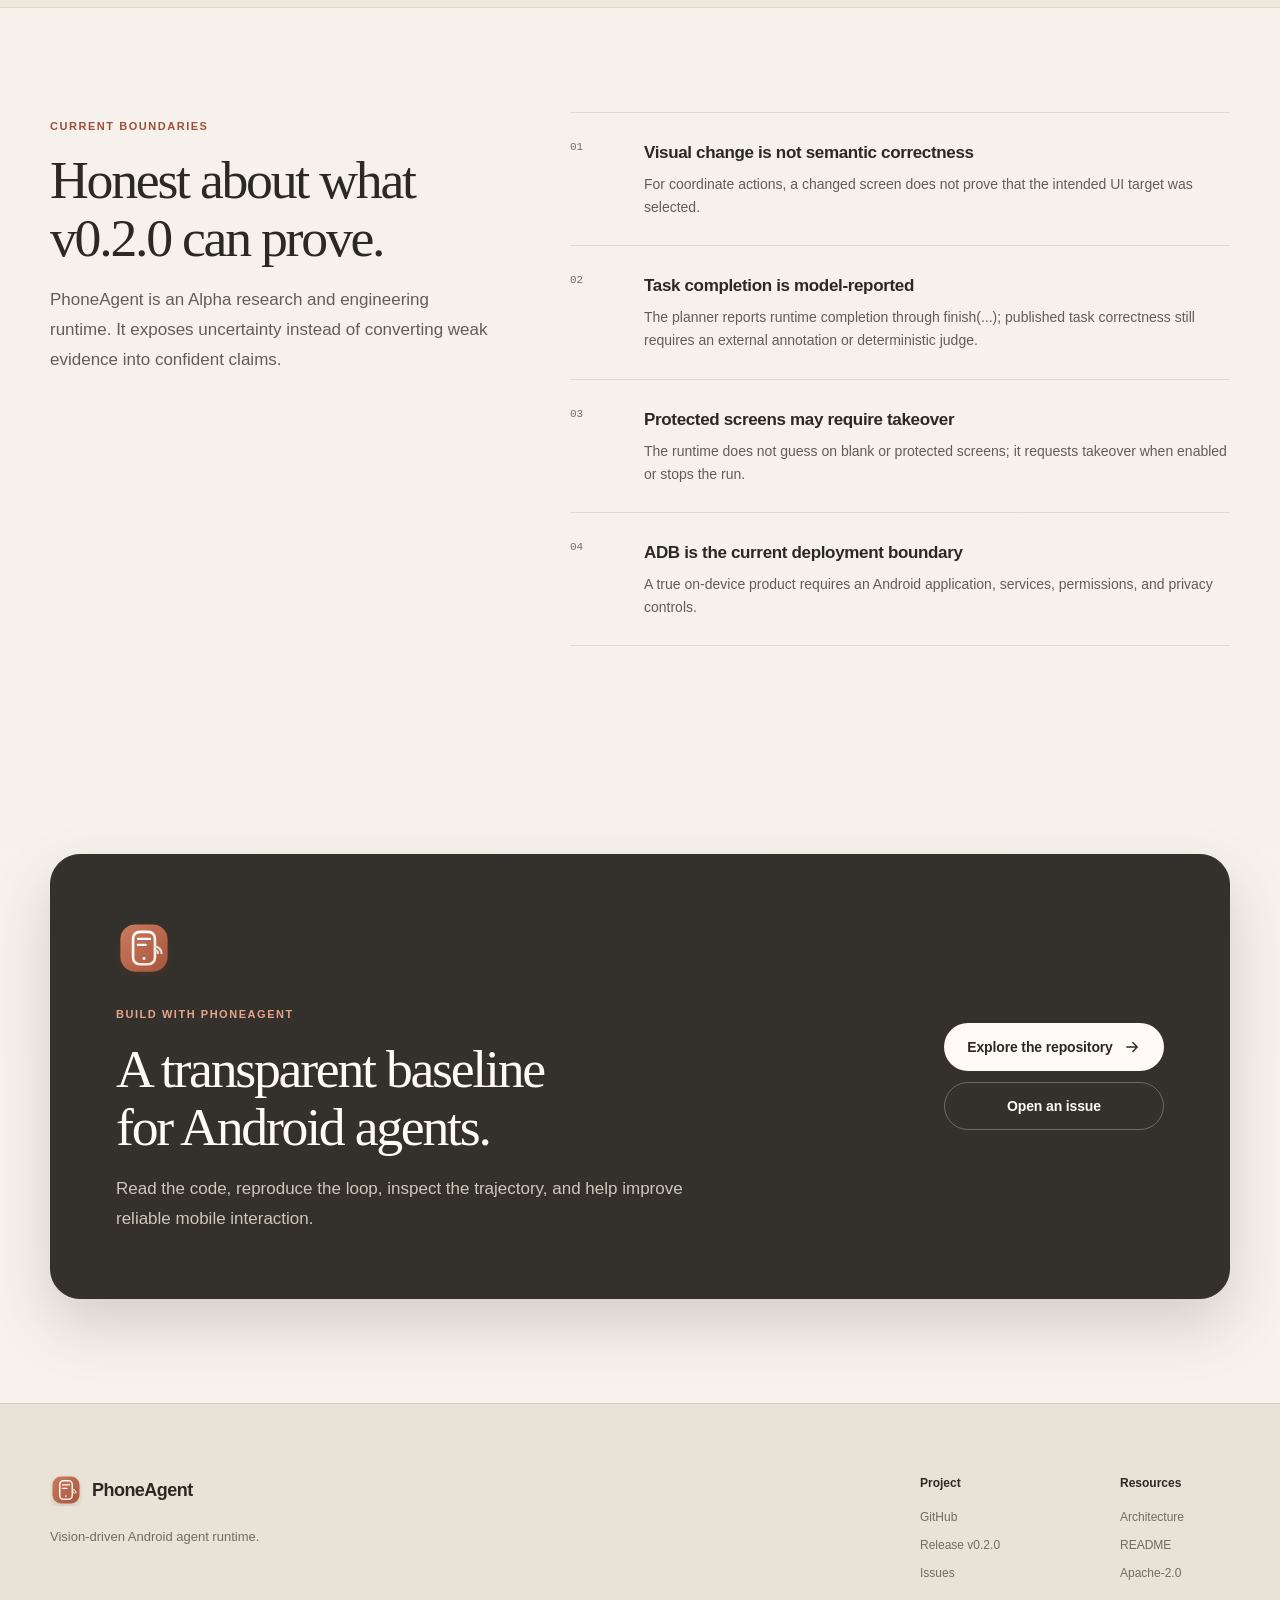
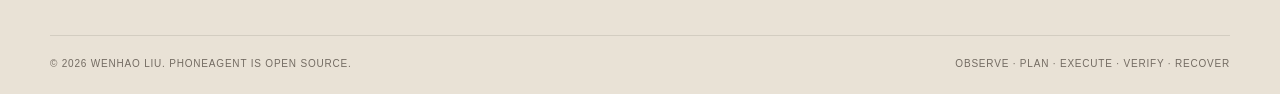
==== commit e2cf1ad2: "release: prepare PhoneAgent v0.2.0" ====
--- a/docs/index.html
+++ b/docs/index.html
@@ -39,7 +39,7 @@
         <img src="assets/logo.svg" alt="" width="34" height="34">
         <span>PhoneAgent</span>
       </a>
-      <span class="header-release" aria-label="Current release">v0.1.4</span>
+      <span class="header-release" aria-label="Current release">v0.2.0</span>
 
       <button class="nav-toggle" type="button" aria-expanded="false" aria-controls="site-nav" data-nav-toggle>
         <span class="sr-only">Open navigation</span>
@@ -72,7 +72,7 @@
         <div class="hero-copy reveal">
           <div class="eyebrow">
             <span class="status-dot" aria-hidden="true"></span>
-            <span data-i18n="hero.eyebrow">Open source · v0.1.4 Alpha</span>
+            <span data-i18n="hero.eyebrow">Open source · v0.2.0 Research Release</span>
           </div>
 
           <h1>
@@ -460,7 +460,7 @@
             <li data-i18n="trajectory.item2">Measure latency, actions, and recovery behavior; capture tokens when the provider reports usage.</li>
             <li data-i18n="trajectory.item3">Use saved trajectories as input for evaluation and future experience-learning work.</li>
           </ul>
-          <a class="text-link" data-link="release" href="#" target="_blank" rel="noreferrer"><span data-i18n="trajectory.release">Read the v0.1.4 release notes</span><svg aria-hidden="true" viewBox="0 0 24 24"><path d="M5 12h14M13 6l6 6-6 6"/></svg></a>
+          <a class="text-link" data-link="release" href="#" target="_blank" rel="noreferrer"><span data-i18n="trajectory.release">Read the v0.2.0 release notes</span><svg aria-hidden="true" viewBox="0 0 24 24"><path d="M5 12h14M13 6l6 6-6 6"/></svg></a>
         </div>
       </div>
     </section>
@@ -470,21 +470,21 @@
         <div class="section-heading reveal">
           <span class="section-kicker" data-i18n="roadmap.kicker">Roadmap</span>
           <h2 data-i18n="roadmap.title">The runtime is small by design. The direction is not.</h2>
-          <p data-i18n="roadmap.description">The first release freezes a reliable baseline. Future work can improve semantic correctness without obscuring the core loop.</p>
+          <p data-i18n="roadmap.description">v0.2.0 freezes the final architecture baseline. The project now moves into real-device evaluation, regression, and maintenance.</p>
         </div>
 
         <div class="roadmap-board reveal reveal-delay-1">
           <div class="roadmap-column complete" data-spotlight>
-            <div class="roadmap-column-head"><span></span><div><b data-i18n="roadmap.complete">Released</b><small>v0.1.4</small></div></div>
+            <div class="roadmap-column-head"><span></span><div><b data-i18n="roadmap.complete">Released</b><small>v0.2.0</small></div></div>
             <div class="roadmap-card"><span>✓</span><p><b data-i18n="roadmap.item1.title">Vision agent loop</b><small data-i18n="roadmap.item1.description">One live AgentState and one auditable AgentEvent stream.</small></p></div>
             <div class="roadmap-card"><span>✓</span><p><b data-i18n="roadmap.item2.title">Lazy Android app launch</b><small data-i18n="roadmap.item2.description">Static aliases, installation checks, package launch, foreground verification.</small></p></div>
             <div class="roadmap-card"><span>✓</span><p><b data-i18n="roadmap.item3.title">Safe action runtime</b><small data-i18n="roadmap.item3.description">Strict protocol, confirmation, minimal bounded recovery.</small></p></div>
             <div class="roadmap-card"><span>✓</span><p><b data-i18n="roadmap.web.title">Local Web Console</b><small data-i18n="roadmap.web.description">Session checks, live events, prompts, and trajectory inspection.</small></p></div>
+            <div class="roadmap-card"><span>✓</span><p><b data-i18n="roadmap.item5.title">Evaluation harness</b><small data-i18n="roadmap.item5.description">Externally annotated trajectory metrics and recorded real-device regression.</small></p></div>
           </div>
 
           <div class="roadmap-column next" data-spotlight>
-            <div class="roadmap-column-head"><span></span><div><b data-i18n="roadmap.next">Next</b><small>v0.2.0</small></div></div>
-            <div class="roadmap-card"><span>→</span><p><b data-i18n="roadmap.item5.title">Evaluation harness</b><small data-i18n="roadmap.item5.description">Task suites, replay, metrics, and regression.</small></p></div>
+            <div class="roadmap-column-head"><span></span><div><b data-i18n="roadmap.next">Next</b><small>Evaluation</small></div></div>
             <div class="roadmap-card"><span>→</span><p><b data-i18n="roadmap.item4.title">Broader semantic verification</b><small data-i18n="roadmap.item4.description">Subgoal-aware evidence and independent review beyond deterministic system checks.</small></p></div>
             <div class="roadmap-card"><span>→</span><p><b data-i18n="roadmap.item6.title">Provider abstraction</b><small data-i18n="roadmap.item6.description">More local and hosted VLM backends.</small></p></div>
           </div>
@@ -503,13 +503,13 @@
       <div class="container limitations-grid">
         <div class="limitations-heading reveal">
           <span class="section-kicker" data-i18n="limitations.kicker">Current boundaries</span>
-          <h2 data-i18n="limitations.title">Honest about what v0.1.4 can prove.</h2>
+          <h2 data-i18n="limitations.title">Honest about what v0.2.0 can prove.</h2>
           <p data-i18n="limitations.description">PhoneAgent is an Alpha research and engineering runtime. It exposes uncertainty instead of converting weak evidence into confident claims.</p>
         </div>
 
         <div class="limitations-list">
           <article class="reveal"><span>01</span><div><h3 data-i18n="limitations.item1.title">Visual change is not semantic correctness</h3><p data-i18n="limitations.item1.description">For coordinate actions, a changed screen does not prove that the intended UI target was selected.</p></div></article>
-          <article class="reveal reveal-delay-1"><span>02</span><div><h3 data-i18n="limitations.item2.title">Task completion is model-reported</h3><p data-i18n="limitations.item2.description">The planner currently reports full completion through finish(...); there is no independent task judge yet.</p></div></article>
+          <article class="reveal reveal-delay-1"><span>02</span><div><h3 data-i18n="limitations.item2.title">Task completion is model-reported</h3><p data-i18n="limitations.item2.description">The planner reports runtime completion through finish(...); published task correctness still requires an external annotation or deterministic judge.</p></div></article>
           <article class="reveal reveal-delay-2"><span>03</span><div><h3 data-i18n="limitations.item3.title">Protected screens may require takeover</h3><p data-i18n="limitations.item3.description">The runtime does not guess on blank or protected screens; it requests takeover when enabled or stops the run.</p></div></article>
           <article class="reveal"><span>04</span><div><h3 data-i18n="limitations.item4.title">ADB is the current deployment boundary</h3><p data-i18n="limitations.item4.description">A true on-device product requires an Android application, services, permissions, and privacy controls.</p></div></article>
         </div>
@@ -540,7 +540,7 @@
         <p data-i18n="footer.description">Vision-driven Android agent runtime.</p>
       </div>
       <div class="footer-links">
-        <div><b data-i18n="footer.project">Project</b><a data-link="github" href="#" target="_blank" rel="noreferrer">GitHub</a><a data-link="release" href="#" target="_blank" rel="noreferrer">Release v0.1.4</a><a data-link="issues" href="#" target="_blank" rel="noreferrer">Issues</a></div>
+        <div><b data-i18n="footer.project">Project</b><a data-link="github" href="#" target="_blank" rel="noreferrer">GitHub</a><a data-link="release" href="#" target="_blank" rel="noreferrer">Release v0.2.0</a><a data-link="issues" href="#" target="_blank" rel="noreferrer">Issues</a></div>
         <div><b data-i18n="footer.resources">Resources</b><a href="ARCHITECTURE.md" target="_blank" rel="noreferrer">Architecture</a><a data-link="readme" href="#" target="_blank" rel="noreferrer">README</a><a data-link="license" href="#" target="_blank" rel="noreferrer">Apache-2.0</a></div>
       </div>
     </div>
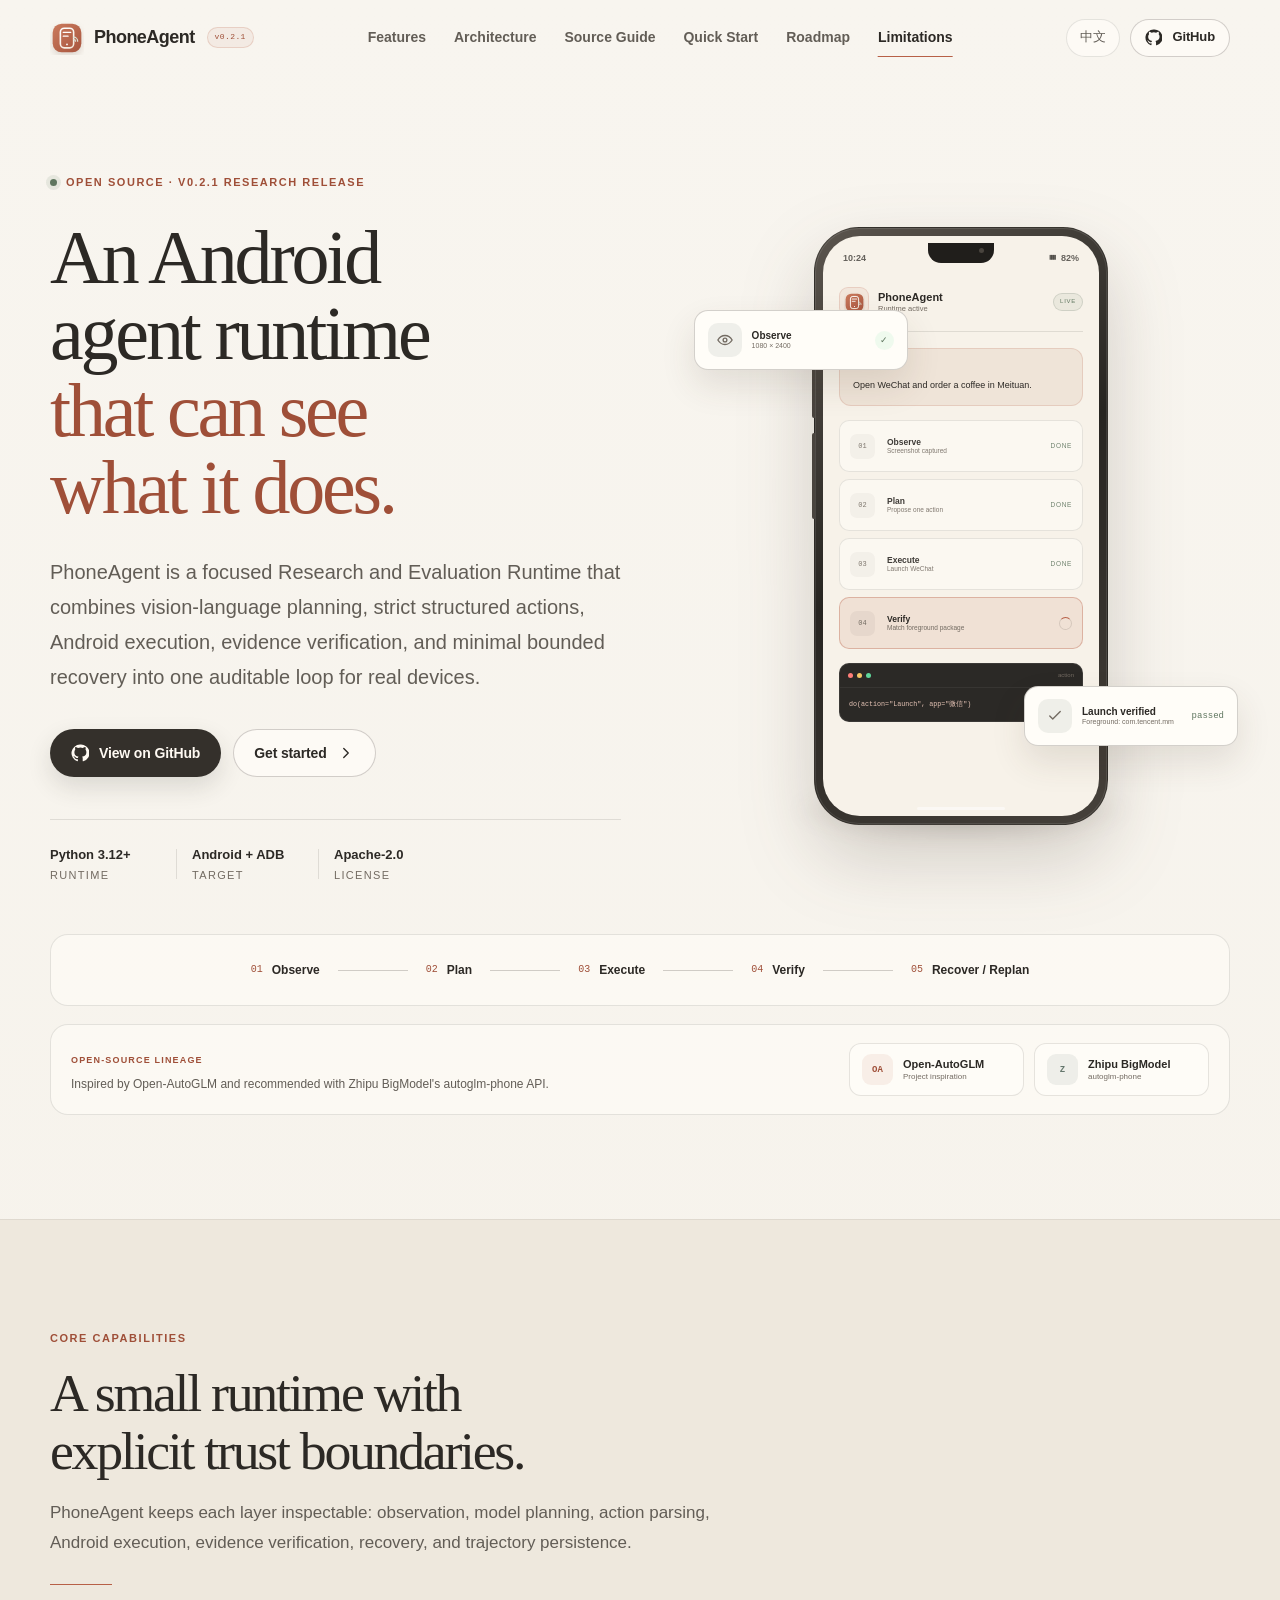
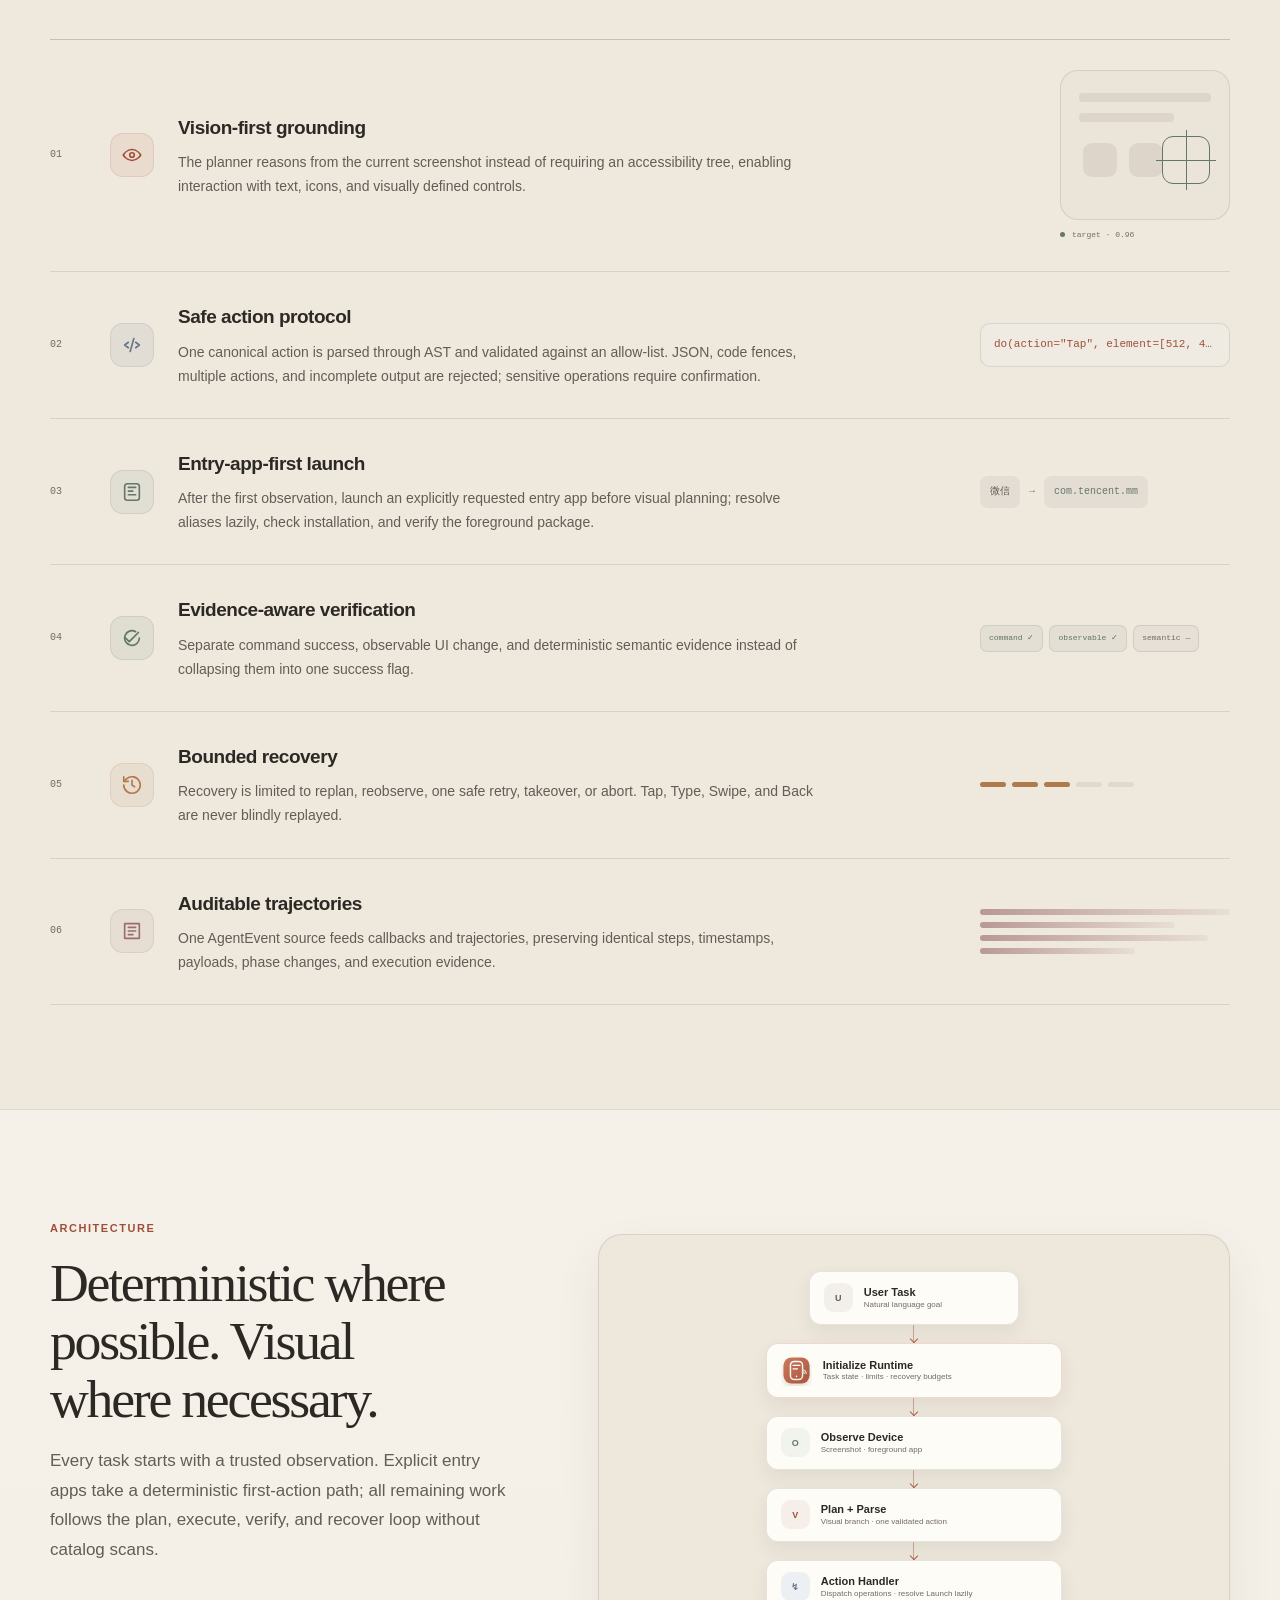
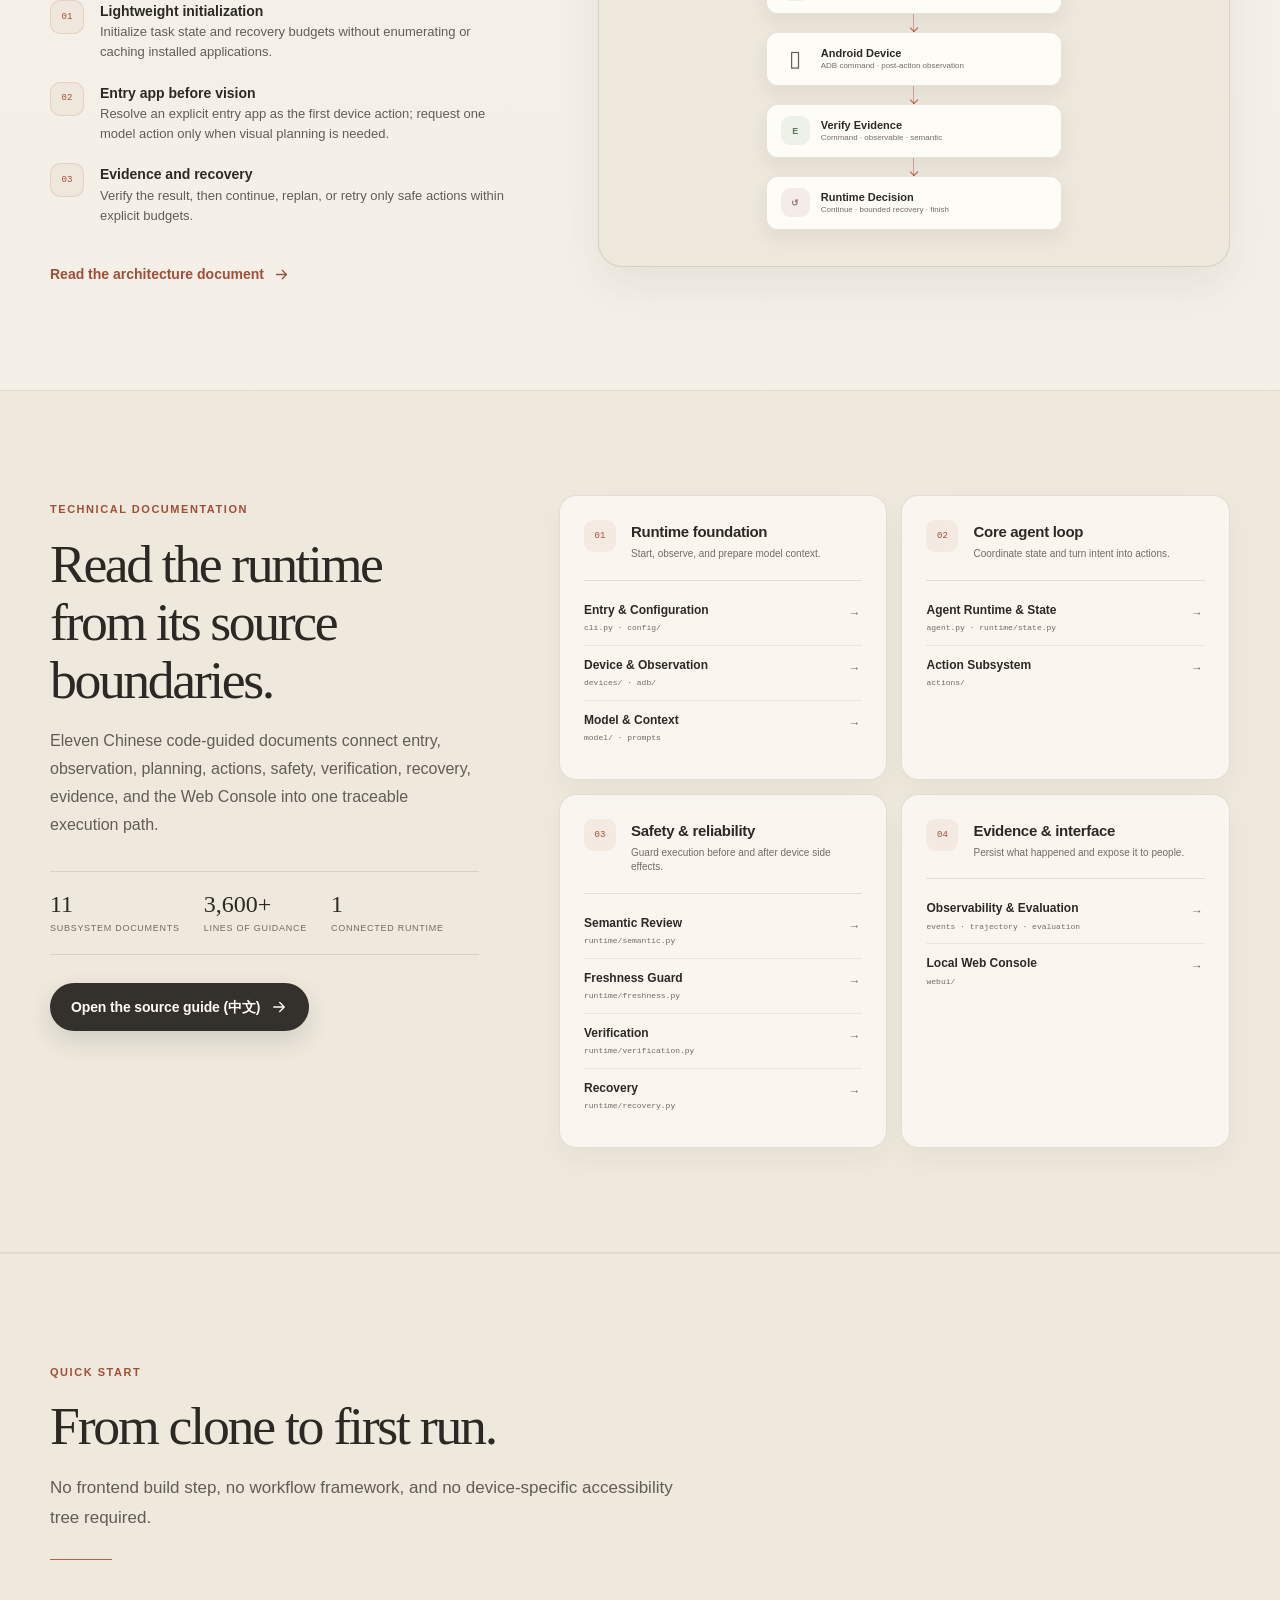
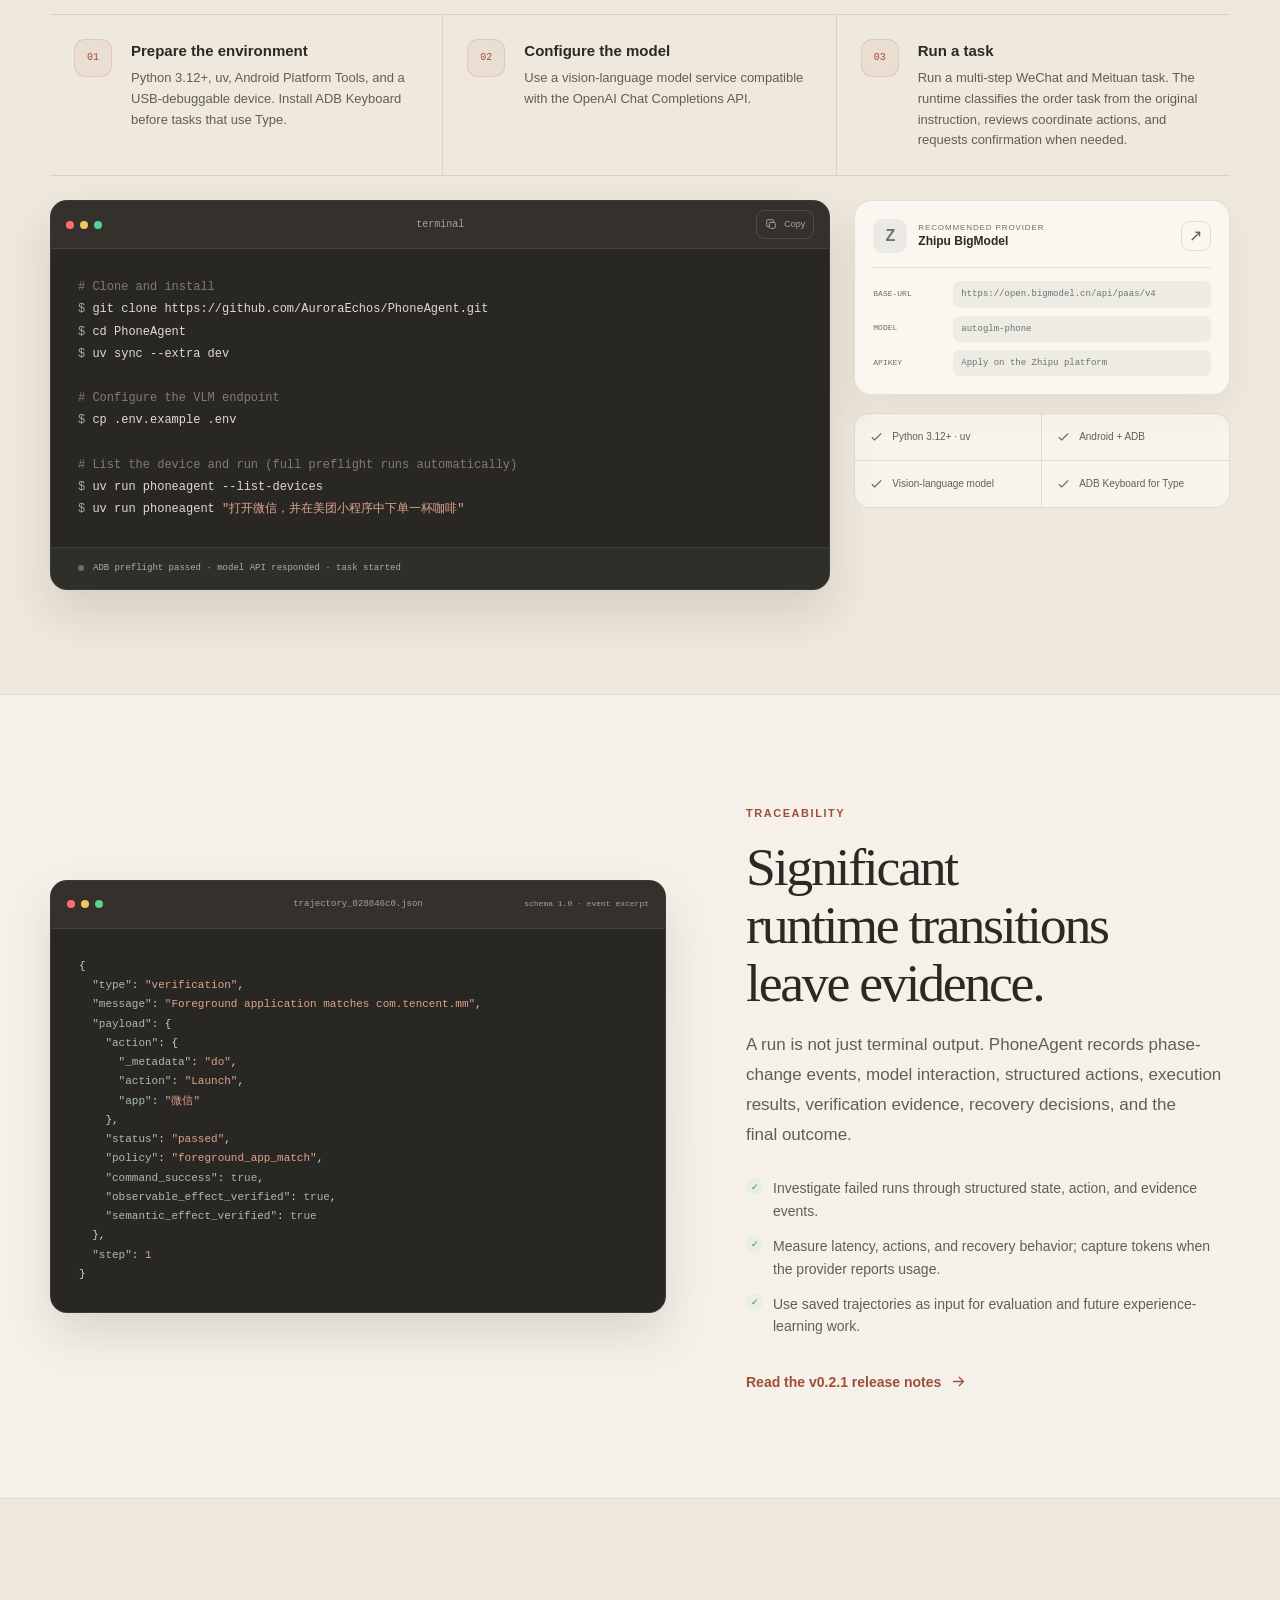
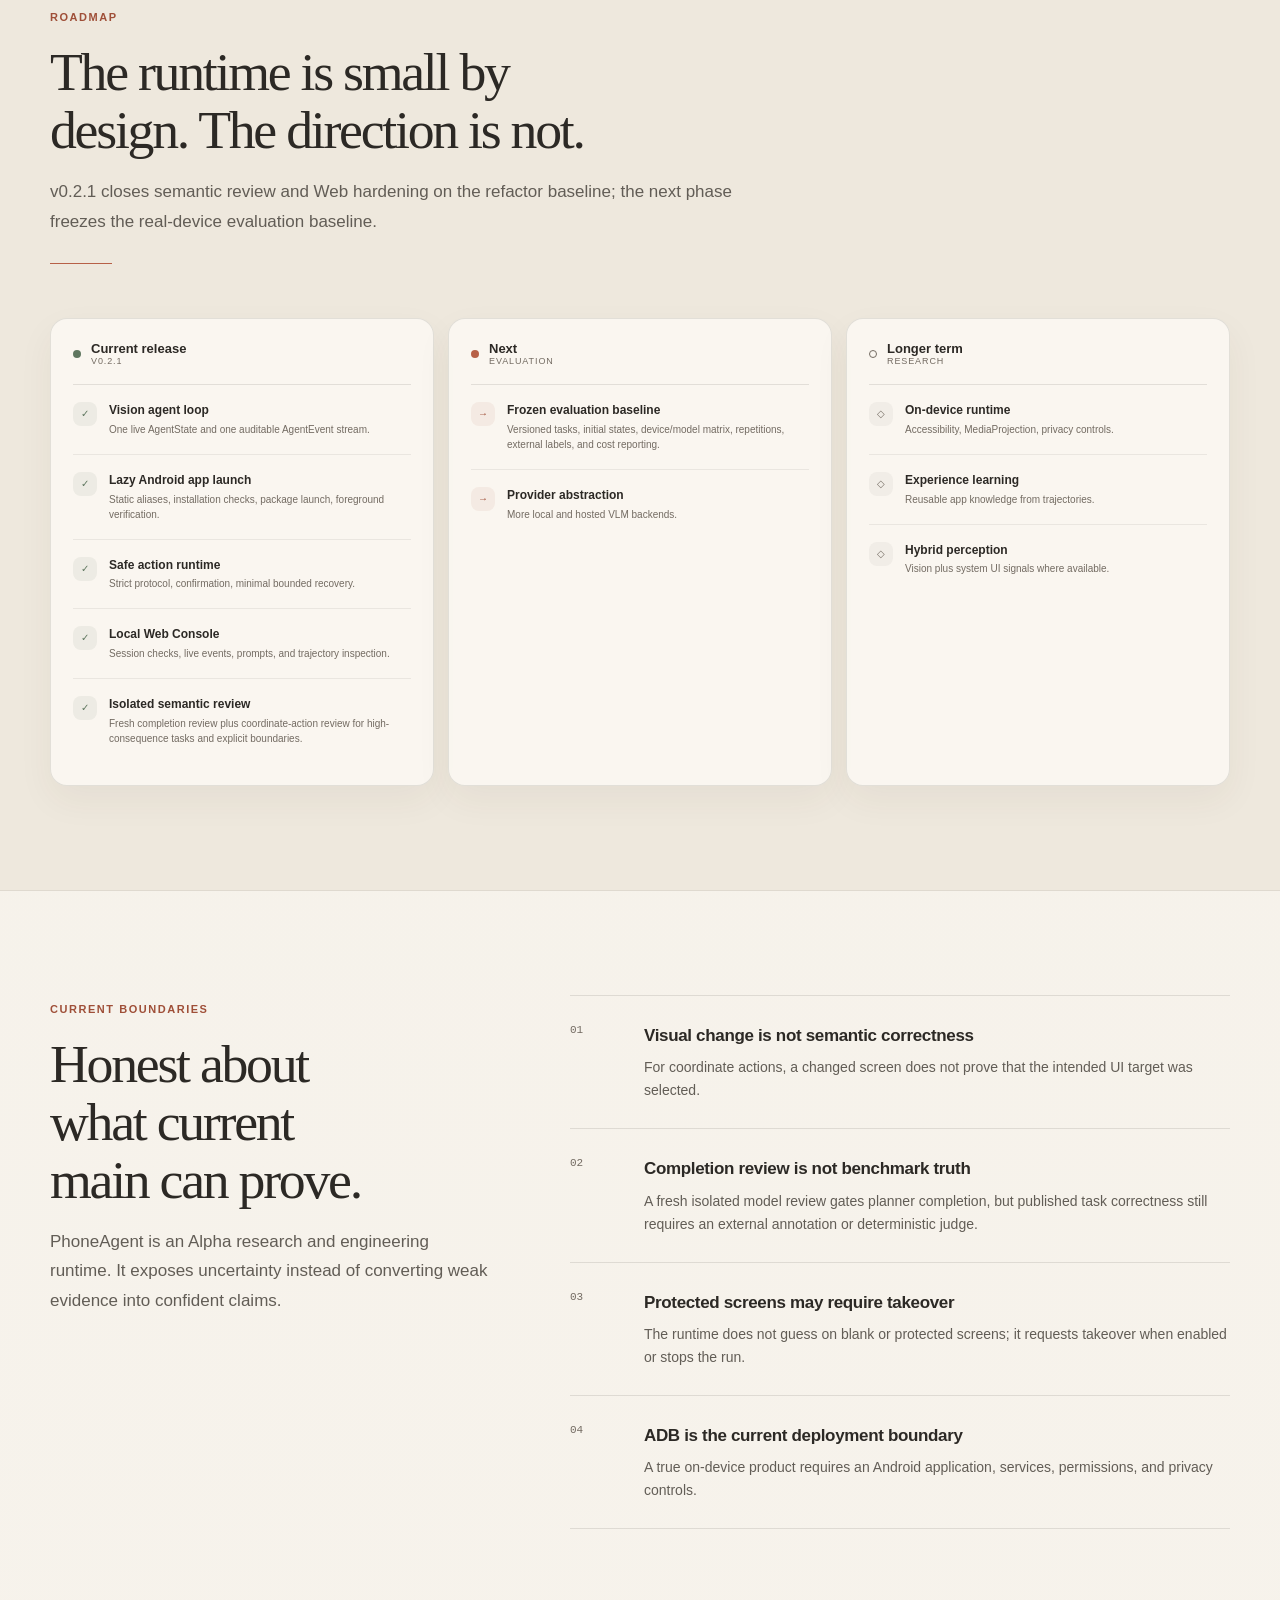
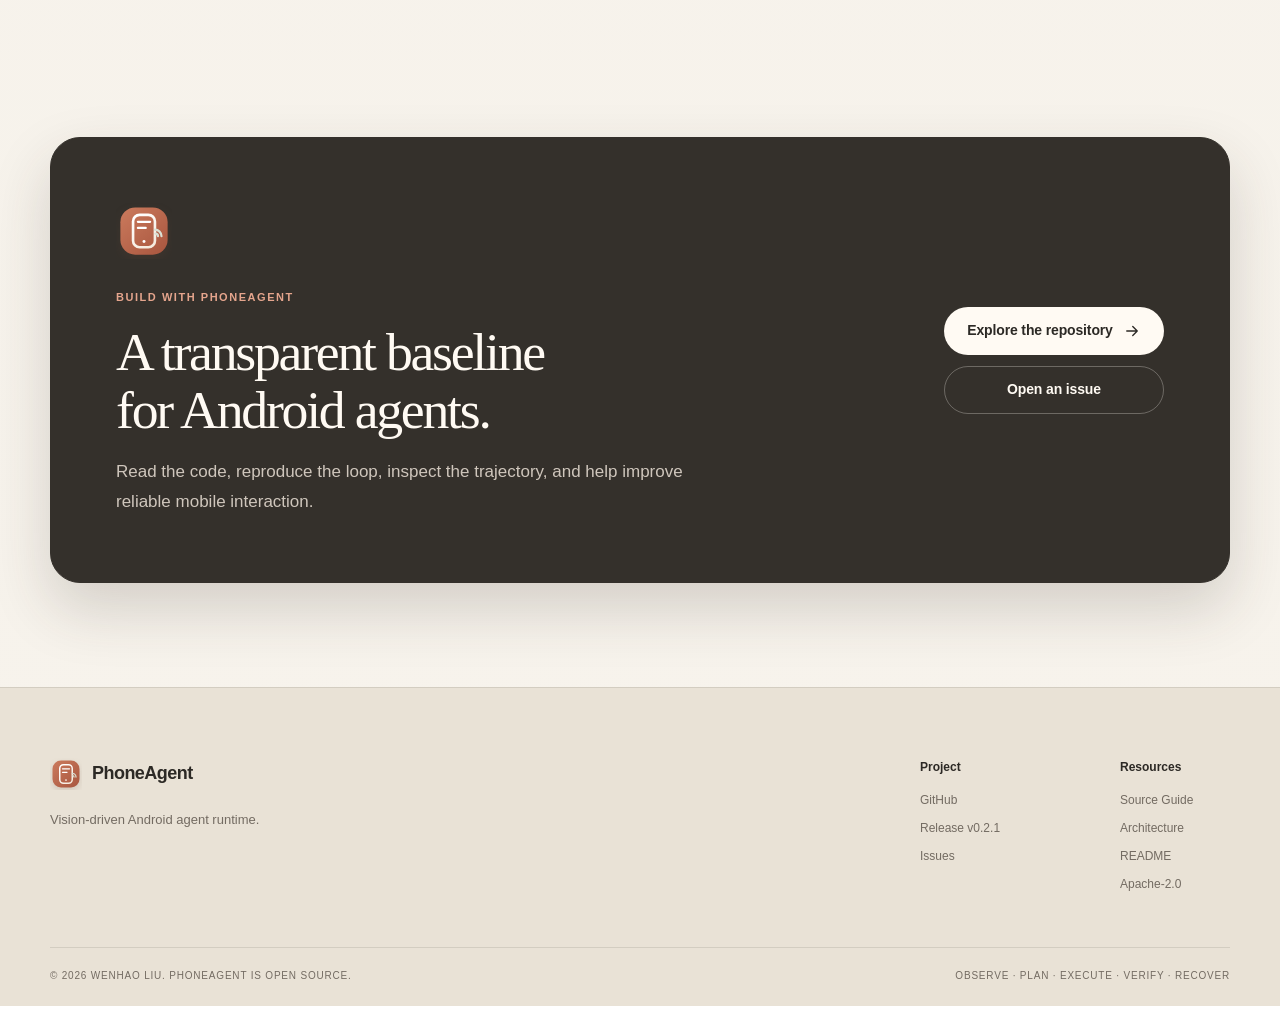
==== commit 63cdbaf5: "release: prepare v0.2.1" ====
--- a/docs/index.html
+++ b/docs/index.html
@@ -16,15 +16,19 @@
   <meta property="og:url" content="https://auroraechos.github.io/PhoneAgent/">
   <meta property="og:title" content="PhoneAgent — Vision-Driven Android Agent Runtime">
   <meta property="og:description" content="Observe, plan, execute, verify, and recover on real Android devices.">
-  <meta property="og:image" content="assets/og-image.png">
+  <meta property="og:image" content="https://auroraechos.github.io/PhoneAgent/assets/og-image.png">
+  <meta property="og:image:width" content="1200">
+  <meta property="og:image:height" content="630">
+  <meta property="og:image:alt" content="PhoneAgent vision-driven Android agent runtime">
   <meta property="og:site_name" content="PhoneAgent">
   <meta name="twitter:card" content="summary_large_image">
+  <meta name="twitter:image" content="https://auroraechos.github.io/PhoneAgent/assets/og-image.png">
 
   <link rel="icon" href="assets/favicon.svg" type="image/svg+xml">
   <link rel="preload" href="assets/logo.svg" as="image" type="image/svg+xml">
   <script>document.documentElement.classList.add("js");</script>
   <link rel="stylesheet" href="style.css">
-  <script src="script.js" defer></script>
+  <script src="script.js?v=20260822" defer></script>
 </head>
 <body>
   <div class="scroll-progress" aria-hidden="true"><span data-scroll-progress></span></div>
@@ -39,7 +43,7 @@
         <img src="assets/logo.svg" alt="" width="34" height="34">
         <span>PhoneAgent</span>
       </a>
-      <span class="header-release" aria-label="Current release">v0.2.0</span>
+      <span class="header-release" aria-label="Current release">v0.2.1</span>
 
       <button class="nav-toggle" type="button" aria-expanded="false" aria-controls="site-nav" data-nav-toggle>
         <span class="sr-only">Open navigation</span>
@@ -49,6 +53,7 @@
       <nav class="site-nav" id="site-nav" aria-label="Primary navigation" data-nav>
         <a href="#features" data-nav-link data-i18n="nav.features">Features</a>
         <a href="#architecture" data-nav-link data-i18n="nav.architecture">Architecture</a>
+        <a href="#docs" data-nav-link data-i18n="nav.docs">Source Guide</a>
         <a href="#quickstart" data-nav-link data-i18n="nav.quickstart">Quick Start</a>
         <a href="#roadmap" data-nav-link data-i18n="nav.roadmap">Roadmap</a>
         <a href="#limitations" data-nav-link data-i18n="nav.limitations">Limitations</a>
@@ -72,7 +77,7 @@
         <div class="hero-copy reveal">
           <div class="eyebrow">
             <span class="status-dot" aria-hidden="true"></span>
-            <span data-i18n="hero.eyebrow">Open source · v0.2.0 Research Release</span>
+            <span data-i18n="hero.eyebrow">Open source · v0.2.1 Research Release</span>
           </div>
 
           <h1>
@@ -325,7 +330,7 @@
 
             <div class="flow-node flow-node-planner">
               <span class="flow-icon flow-icon-planner">V</span>
-              <div><b>Plan + Parse</b><small>Every task · one validated VLM action</small></div>
+              <div><b>Plan + Parse</b><small>Visual branch · one validated action</small></div>
             </div>
 
             <div class="flow-link" aria-hidden="true"></div>
@@ -356,6 +361,76 @@
               <div><b>Runtime Decision</b><small>Continue · bounded recovery · finish</small></div>
             </div>
           </div>
+        </div>
+      </div>
+    </section>
+
+    <section class="section section-soft" id="docs">
+      <div class="container source-guide-grid">
+        <div class="source-guide-copy reveal">
+          <span class="section-kicker" data-i18n="docs.kicker">Technical documentation</span>
+          <h2 data-i18n="docs.title">Read the runtime from its source boundaries.</h2>
+          <p data-i18n="docs.description">Eleven Chinese code-guided documents connect entry, observation, planning, actions, safety, verification, recovery, evidence, and the Web Console into one traceable execution path.</p>
+
+          <div class="source-guide-meta" aria-label="Source guide metadata">
+            <div><strong>11</strong><span data-i18n="docs.meta.documents">Subsystem documents</span></div>
+            <div><strong>3,600+</strong><span data-i18n="docs.meta.lines">Lines of guidance</span></div>
+            <div><strong>1</strong><span data-i18n="docs.meta.path">Connected runtime</span></div>
+          </div>
+
+          <a class="button button-primary source-guide-button" href="guide.html">
+            <span data-i18n="docs.open">Open the source guide (中文)</span>
+            <svg aria-hidden="true" viewBox="0 0 24 24"><path d="M5 12h14M13 6l6 6-6 6"/></svg>
+          </a>
+        </div>
+
+        <div class="source-guide-map">
+          <article class="guide-stage reveal" data-stage="01">
+            <div class="guide-stage-head">
+              <span>01</span>
+              <div><h3 data-i18n="docs.stage.foundation">Runtime foundation</h3><p data-i18n="docs.stage.foundation.desc">Start, observe, and prepare model context.</p></div>
+            </div>
+            <div class="guide-stage-links">
+              <a href="guide.html?doc=entry"><span data-i18n="docs.item.entry">Entry &amp; Configuration</span><small>cli.py · config/</small></a>
+              <a href="guide.html?doc=device"><span data-i18n="docs.item.device">Device &amp; Observation</span><small>devices/ · adb/</small></a>
+              <a href="guide.html?doc=model"><span data-i18n="docs.item.model">Model &amp; Context</span><small>model/ · prompts</small></a>
+            </div>
+          </article>
+
+          <article class="guide-stage reveal reveal-delay-1" data-stage="02">
+            <div class="guide-stage-head">
+              <span>02</span>
+              <div><h3 data-i18n="docs.stage.loop">Core agent loop</h3><p data-i18n="docs.stage.loop.desc">Coordinate state and turn intent into actions.</p></div>
+            </div>
+            <div class="guide-stage-links">
+              <a href="guide.html?doc=agent"><span data-i18n="docs.item.agent">Agent Runtime &amp; State</span><small>agent.py · runtime/state.py</small></a>
+              <a href="guide.html?doc=action"><span data-i18n="docs.item.action">Action Subsystem</span><small>actions/</small></a>
+            </div>
+          </article>
+
+          <article class="guide-stage reveal" data-stage="03">
+            <div class="guide-stage-head">
+              <span>03</span>
+              <div><h3 data-i18n="docs.stage.reliability">Safety &amp; reliability</h3><p data-i18n="docs.stage.reliability.desc">Guard execution before and after device side effects.</p></div>
+            </div>
+            <div class="guide-stage-links">
+              <a href="guide.html?doc=semantic"><span data-i18n="docs.item.semantic">Semantic Review</span><small>runtime/semantic.py</small></a>
+              <a href="guide.html?doc=freshness"><span data-i18n="docs.item.freshness">Freshness Guard</span><small>runtime/freshness.py</small></a>
+              <a href="guide.html?doc=verification"><span data-i18n="docs.item.verification">Verification</span><small>runtime/verification.py</small></a>
+              <a href="guide.html?doc=recovery"><span data-i18n="docs.item.recovery">Recovery</span><small>runtime/recovery.py</small></a>
+            </div>
+          </article>
+
+          <article class="guide-stage reveal reveal-delay-1" data-stage="04">
+            <div class="guide-stage-head">
+              <span>04</span>
+              <div><h3 data-i18n="docs.stage.evidence">Evidence &amp; interface</h3><p data-i18n="docs.stage.evidence.desc">Persist what happened and expose it to people.</p></div>
+            </div>
+            <div class="guide-stage-links">
+              <a href="guide.html?doc=observability"><span data-i18n="docs.item.observability">Observability &amp; Evaluation</span><small>events · trajectory · evaluation</small></a>
+              <a href="guide.html?doc=web"><span data-i18n="docs.item.web">Local Web Console</span><small>webui/</small></a>
+            </div>
+          </article>
         </div>
       </div>
     </section>
@@ -372,7 +447,7 @@
           <div class="setup-steps reveal">
             <article><span>01</span><div><h3 data-i18n="quickstart.step1.title">Prepare the environment</h3><p data-i18n="quickstart.step1.description">Python 3.12+, uv, Android Platform Tools, and a USB-debuggable device. Install ADB Keyboard before tasks that use Type.</p></div></article>
             <article><span>02</span><div><h3 data-i18n="quickstart.step2.title">Configure the model</h3><p data-i18n="quickstart.step2.description">Use a vision-language model service compatible with the OpenAI Chat Completions API.</p></div></article>
-            <article><span>03</span><div><h3 data-i18n="quickstart.step3.title">Run a task</h3><p data-i18n="quickstart.step3.description">Run a multi-step WeChat and Meituan task. The planner is instructed to mark order submission as sensitive so the runtime requests confirmation.</p></div></article>
+            <article><span>03</span><div><h3 data-i18n="quickstart.step3.title">Run a task</h3><p data-i18n="quickstart.step3.description">Run a multi-step WeChat and Meituan task. The runtime classifies the order task from the original instruction, reviews coordinate actions, and requests confirmation when needed.</p></div></article>
           </div>
 
           <div class="terminal-card reveal reveal-delay-1" data-spotlight>
@@ -460,7 +535,7 @@
             <li data-i18n="trajectory.item2">Measure latency, actions, and recovery behavior; capture tokens when the provider reports usage.</li>
             <li data-i18n="trajectory.item3">Use saved trajectories as input for evaluation and future experience-learning work.</li>
           </ul>
-          <a class="text-link" data-link="release" href="#" target="_blank" rel="noreferrer"><span data-i18n="trajectory.release">Read the v0.2.0 release notes</span><svg aria-hidden="true" viewBox="0 0 24 24"><path d="M5 12h14M13 6l6 6-6 6"/></svg></a>
+          <a class="text-link" data-link="release" href="#" target="_blank" rel="noreferrer"><span data-i18n="trajectory.release">Read the v0.2.1 release notes</span><svg aria-hidden="true" viewBox="0 0 24 24"><path d="M5 12h14M13 6l6 6-6 6"/></svg></a>
         </div>
       </div>
     </section>
@@ -470,22 +545,22 @@
         <div class="section-heading reveal">
           <span class="section-kicker" data-i18n="roadmap.kicker">Roadmap</span>
           <h2 data-i18n="roadmap.title">The runtime is small by design. The direction is not.</h2>
-          <p data-i18n="roadmap.description">v0.2.0 freezes the final architecture baseline. The project now moves into real-device evaluation, regression, and maintenance.</p>
+          <p data-i18n="roadmap.description">v0.2.1 closes semantic review and Web hardening on the refactor baseline; the next phase freezes the real-device evaluation baseline.</p>
         </div>
 
         <div class="roadmap-board reveal reveal-delay-1">
           <div class="roadmap-column complete" data-spotlight>
-            <div class="roadmap-column-head"><span></span><div><b data-i18n="roadmap.complete">Released</b><small>v0.2.0</small></div></div>
+            <div class="roadmap-column-head"><span></span><div><b data-i18n="roadmap.complete">Current release</b><small>v0.2.1</small></div></div>
             <div class="roadmap-card"><span>✓</span><p><b data-i18n="roadmap.item1.title">Vision agent loop</b><small data-i18n="roadmap.item1.description">One live AgentState and one auditable AgentEvent stream.</small></p></div>
             <div class="roadmap-card"><span>✓</span><p><b data-i18n="roadmap.item2.title">Lazy Android app launch</b><small data-i18n="roadmap.item2.description">Static aliases, installation checks, package launch, foreground verification.</small></p></div>
             <div class="roadmap-card"><span>✓</span><p><b data-i18n="roadmap.item3.title">Safe action runtime</b><small data-i18n="roadmap.item3.description">Strict protocol, confirmation, minimal bounded recovery.</small></p></div>
             <div class="roadmap-card"><span>✓</span><p><b data-i18n="roadmap.web.title">Local Web Console</b><small data-i18n="roadmap.web.description">Session checks, live events, prompts, and trajectory inspection.</small></p></div>
-            <div class="roadmap-card"><span>✓</span><p><b data-i18n="roadmap.item5.title">Evaluation harness</b><small data-i18n="roadmap.item5.description">Externally annotated trajectory metrics and recorded real-device regression.</small></p></div>
+            <div class="roadmap-card"><span>✓</span><p><b data-i18n="roadmap.item4.title">Isolated semantic review</b><small data-i18n="roadmap.item4.description">Fresh completion review plus coordinate-action review for high-consequence tasks and explicit boundaries.</small></p></div>
           </div>
 
           <div class="roadmap-column next" data-spotlight>
             <div class="roadmap-column-head"><span></span><div><b data-i18n="roadmap.next">Next</b><small>Evaluation</small></div></div>
-            <div class="roadmap-card"><span>→</span><p><b data-i18n="roadmap.item4.title">Broader semantic verification</b><small data-i18n="roadmap.item4.description">Subgoal-aware evidence and independent review beyond deterministic system checks.</small></p></div>
+            <div class="roadmap-card"><span>→</span><p><b data-i18n="roadmap.item5.title">Frozen evaluation baseline</b><small data-i18n="roadmap.item5.description">Versioned tasks, initial states, device/model matrix, repetitions, external labels, and cost reporting.</small></p></div>
             <div class="roadmap-card"><span>→</span><p><b data-i18n="roadmap.item6.title">Provider abstraction</b><small data-i18n="roadmap.item6.description">More local and hosted VLM backends.</small></p></div>
           </div>
 
@@ -503,13 +578,13 @@
       <div class="container limitations-grid">
         <div class="limitations-heading reveal">
           <span class="section-kicker" data-i18n="limitations.kicker">Current boundaries</span>
-          <h2 data-i18n="limitations.title">Honest about what v0.2.0 can prove.</h2>
+          <h2 data-i18n="limitations.title">Honest about what current main can prove.</h2>
           <p data-i18n="limitations.description">PhoneAgent is an Alpha research and engineering runtime. It exposes uncertainty instead of converting weak evidence into confident claims.</p>
         </div>
 
         <div class="limitations-list">
           <article class="reveal"><span>01</span><div><h3 data-i18n="limitations.item1.title">Visual change is not semantic correctness</h3><p data-i18n="limitations.item1.description">For coordinate actions, a changed screen does not prove that the intended UI target was selected.</p></div></article>
-          <article class="reveal reveal-delay-1"><span>02</span><div><h3 data-i18n="limitations.item2.title">Task completion is model-reported</h3><p data-i18n="limitations.item2.description">The planner reports runtime completion through finish(...); published task correctness still requires an external annotation or deterministic judge.</p></div></article>
+          <article class="reveal reveal-delay-1"><span>02</span><div><h3 data-i18n="limitations.item2.title">Completion review is not benchmark truth</h3><p data-i18n="limitations.item2.description">A fresh isolated model review gates planner completion, but published task correctness still requires an external annotation or deterministic judge.</p></div></article>
           <article class="reveal reveal-delay-2"><span>03</span><div><h3 data-i18n="limitations.item3.title">Protected screens may require takeover</h3><p data-i18n="limitations.item3.description">The runtime does not guess on blank or protected screens; it requests takeover when enabled or stops the run.</p></div></article>
           <article class="reveal"><span>04</span><div><h3 data-i18n="limitations.item4.title">ADB is the current deployment boundary</h3><p data-i18n="limitations.item4.description">A true on-device product requires an Android application, services, permissions, and privacy controls.</p></div></article>
         </div>
@@ -540,8 +615,8 @@
         <p data-i18n="footer.description">Vision-driven Android agent runtime.</p>
       </div>
       <div class="footer-links">
-        <div><b data-i18n="footer.project">Project</b><a data-link="github" href="#" target="_blank" rel="noreferrer">GitHub</a><a data-link="release" href="#" target="_blank" rel="noreferrer">Release v0.2.0</a><a data-link="issues" href="#" target="_blank" rel="noreferrer">Issues</a></div>
-        <div><b data-i18n="footer.resources">Resources</b><a href="ARCHITECTURE.md" target="_blank" rel="noreferrer">Architecture</a><a data-link="readme" href="#" target="_blank" rel="noreferrer">README</a><a data-link="license" href="#" target="_blank" rel="noreferrer">Apache-2.0</a></div>
+        <div><b data-i18n="footer.project">Project</b><a data-link="github" href="#" target="_blank" rel="noreferrer">GitHub</a><a data-link="release" href="#" target="_blank" rel="noreferrer">Release v0.2.1</a><a data-link="issues" href="#" target="_blank" rel="noreferrer">Issues</a></div>
+        <div><b data-i18n="footer.resources">Resources</b><a href="guide.html" data-i18n="footer.sourceGuide">Source Guide</a><a href="ARCHITECTURE.md" target="_blank" rel="noreferrer">Architecture</a><a data-link="readme" href="#" target="_blank" rel="noreferrer">README</a><a data-link="license" href="#" target="_blank" rel="noreferrer">Apache-2.0</a></div>
       </div>
     </div>
     <div class="container footer-bottom">
--- a/docs/style.css
+++ b/docs/style.css
@@ -1777,3 +1777,527 @@
   .flow-node-branch small { display: none; }
   .flow-output { min-height: 46px; padding-inline: 3px; font-size: 7.5px; }
 }
+
+/* --------------------------------------------------------------------------
+   Source guide landing section
+   -------------------------------------------------------------------------- */
+
+.source-guide-grid {
+  display: grid;
+  grid-template-columns: minmax(0, .78fr) minmax(560px, 1.22fr);
+  align-items: start;
+  gap: 80px;
+}
+.source-guide-copy {
+  position: sticky;
+  top: 128px;
+}
+.source-guide-copy h2 {
+  margin: 14px 0 18px;
+  font-family: "Iowan Old Style", "Palatino Linotype", "Book Antiqua", Palatino, "Noto Serif SC", Georgia, serif;
+  font-size: clamp(36px, 4.2vw, 54px);
+  font-weight: 500;
+  line-height: 1.08;
+  letter-spacing: -.045em;
+}
+.source-guide-copy > p {
+  margin: 0;
+  color: var(--text-soft);
+  font-size: 16px;
+  line-height: 1.75;
+}
+.source-guide-meta {
+  display: flex;
+  gap: 24px;
+  margin-top: 32px;
+  padding-block: 20px;
+  border-block: 1px solid var(--border);
+}
+.source-guide-meta div {
+  display: flex;
+  flex-direction: column;
+  min-width: 0;
+}
+.source-guide-meta strong {
+  font-family: "Iowan Old Style", "Palatino Linotype", "Book Antiqua", Palatino, Georgia, serif;
+  font-size: 24px;
+  font-weight: 500;
+  line-height: 1;
+}
+.source-guide-meta span {
+  margin-top: 6px;
+  color: var(--text-muted);
+  font-size: 9px;
+  line-height: 1.35;
+  letter-spacing: .08em;
+  text-transform: uppercase;
+}
+.source-guide-button { margin-top: 28px; }
+.source-guide-map { display: grid; grid-template-columns: repeat(2, minmax(0, 1fr)); gap: 14px; }
+.guide-stage {
+  position: relative;
+  min-width: 0;
+  padding: 24px;
+  border: 1px solid var(--border);
+  border-radius: var(--radius-md);
+  background: rgba(255, 253, 248, .68);
+  box-shadow: 0 12px 30px rgba(71, 57, 43, .045);
+}
+.guide-stage-head {
+  display: grid;
+  grid-template-columns: 34px minmax(0, 1fr);
+  gap: 13px;
+  padding-bottom: 18px;
+  border-bottom: 1px solid var(--border);
+}
+.guide-stage-head > span {
+  width: 32px;
+  height: 32px;
+  display: grid;
+  place-items: center;
+  border-radius: 9px;
+  background: rgba(var(--violet-rgb), .08);
+  color: var(--violet-bright);
+  font-family: ui-monospace, SFMono-Regular, Menlo, monospace;
+  font-size: 9px;
+}
+.guide-stage-head h3 { margin: 0; font-size: 15px; letter-spacing: -.02em; }
+.guide-stage-head p { margin: 3px 0 0; color: var(--text-muted); font-size: 10px; line-height: 1.45; }
+.guide-stage-links { display: grid; margin-top: 10px; }
+.guide-stage-links a {
+  position: relative;
+  display: flex;
+  flex-direction: column;
+  padding: 10px 26px 10px 0;
+  border-bottom: 1px solid rgba(54, 48, 42, .075);
+}
+.guide-stage-links a:last-child { border-bottom: 0; }
+.guide-stage-links a::after {
+  content: "→";
+  position: absolute;
+  top: 13px;
+  right: 2px;
+  color: var(--text-muted);
+  font-size: 12px;
+  transition: color .2s ease, transform .2s var(--ease);
+}
+.guide-stage-links a:hover::after { color: var(--violet-bright); transform: translateX(3px); }
+.guide-stage-links span { font-size: 12px; font-weight: 650; }
+.guide-stage-links small { margin-top: 2px; overflow: hidden; color: var(--text-muted); font-family: ui-monospace, SFMono-Regular, Menlo, monospace; font-size: 8px; text-overflow: ellipsis; white-space: nowrap; }
+
+/* --------------------------------------------------------------------------
+   Source guide reader
+   -------------------------------------------------------------------------- */
+
+.docs-page {
+  background:
+    linear-gradient(180deg, #f8f5ef 0, #f4f0e8 480px, #f8f5ef 100%);
+}
+.docs-header {
+  background: rgba(248, 245, 238, .94);
+  border-bottom-color: var(--border);
+}
+.docs-header .site-nav a.active { color: var(--violet-bright); }
+.docs-header .nav-actions { gap: 7px; }
+.docs-intro {
+  padding: calc(var(--header-height) + 78px) 0 70px;
+  border-bottom: 1px solid var(--border);
+}
+.docs-intro-grid {
+  display: grid;
+  grid-template-columns: minmax(0, 1fr) auto;
+  align-items: end;
+  gap: 60px;
+}
+.docs-intro h1 {
+  margin: 22px 0 20px;
+  font-family: "Iowan Old Style", "Palatino Linotype", "Book Antiqua", Palatino, "Noto Serif SC", Georgia, serif;
+  font-size: clamp(48px, 6vw, 74px);
+  font-weight: 500;
+  line-height: 1.02;
+  letter-spacing: -.052em;
+}
+.docs-intro h1 span { color: var(--violet-bright); }
+.docs-intro p { max-width: 750px; margin: 0; color: var(--text-soft); font-size: 17px; line-height: 1.8; }
+.docs-intro-stats {
+  display: grid;
+  grid-template-columns: repeat(3, auto);
+  gap: 30px;
+  padding-bottom: 8px;
+}
+.docs-intro-stats div { display: flex; flex-direction: column; min-width: 72px; }
+.docs-intro-stats strong {
+  font-family: "Iowan Old Style", "Palatino Linotype", "Book Antiqua", Palatino, Georgia, serif;
+  font-size: 30px;
+  font-weight: 500;
+  line-height: 1;
+}
+.docs-intro-stats span { margin-top: 7px; color: var(--text-muted); font-size: 9px; letter-spacing: .1em; text-transform: uppercase; }
+.docs-workspace { padding: 64px 0 100px; }
+.docs-layout {
+  display: grid;
+  grid-template-columns: 226px minmax(0, 1fr) 176px;
+  align-items: start;
+  gap: 34px;
+}
+.docs-sidebar-inner,
+.docs-toc-inner {
+  position: sticky;
+  top: calc(var(--header-height) + 28px);
+  max-height: calc(100vh - var(--header-height) - 52px);
+  overflow-y: auto;
+  scrollbar-width: thin;
+  scrollbar-color: var(--border-strong) transparent;
+}
+.docs-sidebar-title {
+  display: flex;
+  flex-direction: column;
+  padding: 0 10px 18px;
+  border-bottom: 1px solid var(--border);
+}
+.docs-sidebar-title span {
+  font-family: "Iowan Old Style", "Palatino Linotype", "Book Antiqua", Palatino, Georgia, serif;
+  font-size: 20px;
+}
+.docs-sidebar-title small { color: var(--text-muted); font-size: 9px; letter-spacing: .1em; text-transform: uppercase; }
+.docs-directory-group { display: grid; padding: 17px 0 5px; }
+.docs-directory-group > span {
+  padding: 0 10px 7px;
+  color: var(--text-muted);
+  font-size: 9px;
+  font-weight: 700;
+  letter-spacing: .11em;
+  text-transform: uppercase;
+}
+.docs-directory-group a {
+  display: grid;
+  grid-template-columns: 27px minmax(0, 1fr);
+  align-items: center;
+  gap: 7px;
+  min-height: 38px;
+  padding: 7px 10px;
+  border-radius: 9px;
+  color: var(--text-soft);
+  transition: color .18s ease, background .18s ease;
+}
+.docs-directory-group a:hover { color: var(--text); background: rgba(54, 48, 42, .04); }
+.docs-directory-group a.active { color: var(--violet-bright); background: rgba(var(--violet-rgb), .075); }
+.docs-directory-group i {
+  color: var(--text-muted);
+  font-family: ui-monospace, SFMono-Regular, Menlo, monospace;
+  font-size: 8px;
+  font-style: normal;
+}
+.docs-directory-group b { font-size: 11px; font-weight: 620; line-height: 1.35; }
+.docs-sidebar-github {
+  display: flex;
+  justify-content: space-between;
+  gap: 10px;
+  margin-top: 18px;
+  padding: 13px 10px;
+  border-top: 1px solid var(--border);
+  color: var(--text-muted);
+  font-size: 9px;
+}
+.docs-sidebar-github:hover { color: var(--violet-bright); }
+.docs-directory-toggle {
+  display: none;
+  width: 100%;
+  align-items: center;
+  justify-content: space-between;
+  margin-bottom: 18px;
+  padding: 13px 15px;
+  border: 1px solid var(--border);
+  border-radius: 11px;
+  background: var(--surface-solid);
+  color: var(--text);
+  cursor: pointer;
+  font-size: 12px;
+  font-weight: 650;
+}
+.docs-directory-toggle svg { width: 17px; height: 17px; transition: transform .2s ease; }
+.docs-directory-toggle[aria-expanded="true"] svg { transform: rotate(180deg); }
+.docs-article {
+  min-width: 0;
+  padding: 4px 4px 30px;
+  color: var(--text);
+  overflow-wrap: anywhere;
+}
+.docs-article:focus { outline: 0; }
+.docs-article > h1:first-child {
+  margin-top: 0;
+  padding-bottom: 28px;
+  border-bottom: 1px solid var(--border);
+}
+.docs-article h1,
+.docs-article h2,
+.docs-article h3,
+.docs-article h4 {
+  position: relative;
+  scroll-margin-top: calc(var(--header-height) + 24px);
+  color: var(--text);
+  line-height: 1.3;
+}
+.docs-article h1 {
+  margin: 0 0 26px;
+  font-family: "Iowan Old Style", "Palatino Linotype", "Book Antiqua", Palatino, "Noto Serif SC", Georgia, serif;
+  font-size: clamp(34px, 4vw, 46px);
+  font-weight: 500;
+  letter-spacing: -.04em;
+}
+.docs-article h2 {
+  margin: 58px 0 18px;
+  padding-top: 2px;
+  font-family: "Iowan Old Style", "Palatino Linotype", "Book Antiqua", Palatino, "Noto Serif SC", Georgia, serif;
+  font-size: 28px;
+  font-weight: 500;
+  letter-spacing: -.025em;
+}
+.docs-article h3 { margin: 34px 0 14px; font-size: 19px; letter-spacing: -.015em; }
+.docs-article h4 { margin: 28px 0 12px; font-size: 16px; }
+.docs-heading-anchor {
+  position: absolute;
+  left: -23px;
+  padding-right: 8px;
+  color: var(--violet-bright);
+  font-family: ui-sans-serif, sans-serif;
+  font-size: 14px;
+  font-weight: 500;
+  opacity: 0;
+  transition: opacity .18s ease;
+}
+.docs-article h1:hover .docs-heading-anchor,
+.docs-article h2:hover .docs-heading-anchor,
+.docs-article h3:hover .docs-heading-anchor,
+.docs-heading-anchor:focus-visible { opacity: .7; }
+.docs-article p { margin: 0 0 18px; color: var(--text-soft); font-size: 15px; line-height: 1.85; }
+.docs-article strong { color: var(--text); font-weight: 680; }
+.docs-article a { color: var(--violet-bright); text-decoration: underline; text-decoration-color: rgba(var(--violet-rgb), .28); text-underline-offset: 3px; }
+.docs-article a:hover { text-decoration-color: currentColor; }
+.docs-article :not(pre) > code {
+  padding: 2px 6px;
+  border: 1px solid rgba(54, 48, 42, .08);
+  border-radius: 5px;
+  background: #eee8df;
+  color: #8f4937;
+  font-family: ui-monospace, SFMono-Regular, Menlo, Consolas, monospace;
+  font-size: .86em;
+  white-space: break-spaces;
+}
+.docs-article ul,
+.docs-article ol { margin: 0 0 22px; padding-left: 25px; color: var(--text-soft); }
+.docs-article li { margin: 7px 0; padding-left: 3px; font-size: 14px; line-height: 1.75; }
+.docs-article li::marker { color: var(--violet-bright); font-size: .8em; }
+.docs-article hr { height: 1px; margin: 42px 0; border: 0; background: var(--border); }
+.docs-code {
+  margin: 24px 0 28px;
+  overflow: hidden;
+  border: 1px solid rgba(255, 255, 255, .08);
+  border-radius: 14px;
+  background: #292724;
+  box-shadow: 0 16px 34px rgba(71, 57, 43, .1);
+}
+.docs-code-toolbar {
+  min-height: 38px;
+  display: flex;
+  align-items: center;
+  justify-content: space-between;
+  padding: 0 14px;
+  border-bottom: 1px solid rgba(255, 255, 255, .07);
+  background: #34312d;
+}
+.docs-code-toolbar span { color: #9d958b; font-family: ui-monospace, SFMono-Regular, Menlo, monospace; font-size: 9px; text-transform: uppercase; }
+.docs-code-toolbar button {
+  padding: 4px 8px;
+  border: 1px solid rgba(255, 255, 255, .1);
+  border-radius: 7px;
+  background: transparent;
+  color: #bcb3a8;
+  cursor: pointer;
+  font-size: 9px;
+}
+.docs-code-toolbar button:hover { border-color: rgba(255, 255, 255, .24); color: #fffaf3; }
+.docs-code pre {
+  margin: 0;
+  padding: 20px;
+  overflow: auto;
+  color: #ded7ce;
+  font-family: ui-monospace, SFMono-Regular, Menlo, Consolas, monospace;
+  font-size: 12px;
+  line-height: 1.65;
+  tab-size: 2;
+}
+.docs-code code { font: inherit; white-space: pre; }
+.docs-table-wrap {
+  margin: 22px 0 28px;
+  overflow-x: auto;
+  border: 1px solid var(--border);
+  border-radius: 12px;
+  background: rgba(255, 253, 248, .58);
+}
+.docs-article table {
+  width: 100%;
+  border-collapse: collapse;
+  font-size: 12px;
+  line-height: 1.55;
+}
+.docs-article th,
+.docs-article td {
+  min-width: 120px;
+  padding: 11px 13px;
+  border-right: 1px solid var(--border);
+  border-bottom: 1px solid var(--border);
+  text-align: left;
+  vertical-align: top;
+}
+.docs-article th:last-child,
+.docs-article td:last-child { border-right: 0; }
+.docs-article tr:last-child td { border-bottom: 0; }
+.docs-article th { background: #eee8de; color: var(--text); font-weight: 680; }
+.docs-article td { color: var(--text-soft); }
+.docs-toc-inner { padding-left: 18px; border-left: 1px solid var(--border); }
+.docs-toc-inner > span { display: block; margin-bottom: 12px; color: var(--text); font-size: 10px; font-weight: 700; letter-spacing: .1em; text-transform: uppercase; }
+.docs-toc nav { display: grid; }
+.docs-toc a {
+  position: relative;
+  padding: 5px 0;
+  color: var(--text-muted);
+  font-size: 9px;
+  line-height: 1.45;
+  transition: color .18s ease;
+}
+.docs-toc a:hover,
+.docs-toc a.active { color: var(--violet-bright); }
+.docs-toc a.active::before {
+  content: "";
+  position: absolute;
+  top: 7px;
+  left: -19px;
+  width: 2px;
+  height: 13px;
+  background: var(--violet);
+}
+.docs-toc .toc-level-three { padding-left: 10px; }
+.docs-loading,
+.docs-error {
+  min-height: 360px;
+  display: flex;
+  flex-direction: column;
+  align-items: center;
+  justify-content: center;
+  padding: 50px;
+  border: 1px solid var(--border);
+  border-radius: 16px;
+  background: rgba(255, 253, 248, .5);
+  text-align: center;
+}
+.docs-loading > span {
+  width: 24px;
+  height: 24px;
+  border: 2px solid var(--border);
+  border-top-color: var(--violet);
+  border-radius: 50%;
+  animation: spin .8s linear infinite;
+}
+.docs-loading p { margin: 14px 0 0; color: var(--text-muted); font-size: 12px; }
+.docs-error h2 { margin-top: 0; }
+.docs-error p { max-width: 520px; }
+.docs-pager {
+  width: min(calc(100% - 470px), 720px);
+  display: grid;
+  grid-template-columns: repeat(2, minmax(0, 1fr));
+  gap: 12px;
+  margin: 48px 210px 0 auto;
+  padding-top: 28px;
+  border-top: 1px solid var(--border);
+}
+.docs-pager-link {
+  display: flex;
+  flex-direction: column;
+  padding: 17px;
+  border: 1px solid var(--border);
+  border-radius: 12px;
+  background: rgba(255, 253, 248, .55);
+  transition: border-color .2s ease, background .2s ease;
+}
+.docs-pager-link:hover { border-color: var(--border-strong); background: var(--surface-solid); }
+.docs-pager-link small { color: var(--text-muted); font-size: 9px; }
+.docs-pager-link strong { margin-top: 4px; font-size: 12px; }
+.docs-pager-next { align-items: flex-end; text-align: right; }
+.docs-noscript {
+  position: fixed;
+  z-index: 500;
+  right: 20px;
+  bottom: 20px;
+  max-width: 430px;
+  padding: 16px;
+  border: 1px solid var(--border-strong);
+  border-radius: 12px;
+  background: var(--surface-solid);
+  box-shadow: var(--shadow);
+  color: var(--text-soft);
+  font-size: 12px;
+}
+.docs-noscript a { color: var(--violet-bright); text-decoration: underline; }
+.docs-footer { margin-top: 0; }
+
+@media (max-width: 1180px) {
+  .site-nav { gap: 20px; }
+  .source-guide-grid { gap: 48px; }
+}
+
+@media (max-width: 1080px) {
+  .source-guide-grid { grid-template-columns: 1fr; }
+  .source-guide-copy { position: static; max-width: 760px; }
+  .source-guide-map { grid-template-columns: repeat(2, minmax(0, 1fr)); }
+  .docs-intro-grid { grid-template-columns: 1fr; gap: 36px; }
+  .docs-layout { grid-template-columns: 220px minmax(0, 1fr); }
+  .docs-toc { display: none; }
+  .docs-pager { width: calc(100% - 254px); margin-right: 0; }
+}
+
+@media (max-width: 860px) {
+  .source-guide-meta { max-width: 500px; }
+  .docs-header .nav-actions { display: none; }
+  .docs-intro { padding-top: calc(var(--header-height) + 58px); }
+  .docs-layout { grid-template-columns: 1fr; gap: 0; }
+  .docs-directory-toggle { display: flex; }
+  .docs-sidebar { display: none; margin-bottom: 28px; }
+  .docs-sidebar.open { display: block; }
+  .docs-sidebar-inner {
+    position: static;
+    max-height: none;
+    padding: 16px;
+    border: 1px solid var(--border);
+    border-radius: 14px;
+    background: rgba(255, 253, 248, .72);
+  }
+  .docs-directory { display: grid; grid-template-columns: repeat(2, minmax(0, 1fr)); gap: 0 22px; }
+  .docs-directory-group:first-child { grid-column: 1 / -1; }
+  .docs-sidebar-github { margin-top: 8px; }
+  .docs-pager { width: 100%; margin-right: 0; }
+}
+
+@media (max-width: 640px) {
+  .source-guide-map { grid-template-columns: 1fr; }
+  .source-guide-meta { gap: 15px; }
+  .source-guide-meta strong { font-size: 21px; }
+  .guide-stage { padding: 21px; }
+  .docs-intro { padding-bottom: 50px; }
+  .docs-intro h1 { font-size: clamp(42px, 13vw, 58px); }
+  .docs-intro p { font-size: 15px; }
+  .docs-intro-stats { gap: 18px; }
+  .docs-intro-stats strong { font-size: 25px; }
+  .docs-workspace { padding-top: 38px; }
+  .docs-directory { grid-template-columns: 1fr; }
+  .docs-directory-group:first-child { grid-column: auto; }
+  .docs-article { padding-inline: 0; }
+  .docs-article h1 { font-size: 34px; }
+  .docs-article h2 { margin-top: 46px; font-size: 25px; }
+  .docs-heading-anchor { display: none; }
+  .docs-code { margin-inline: -4px; border-radius: 11px; }
+  .docs-code pre { padding: 17px; font-size: 10px; }
+  .docs-pager { grid-template-columns: 1fr; }
+  .docs-pager-placeholder { display: none; }
+  .docs-pager-next { align-items: flex-start; text-align: left; }
+}
